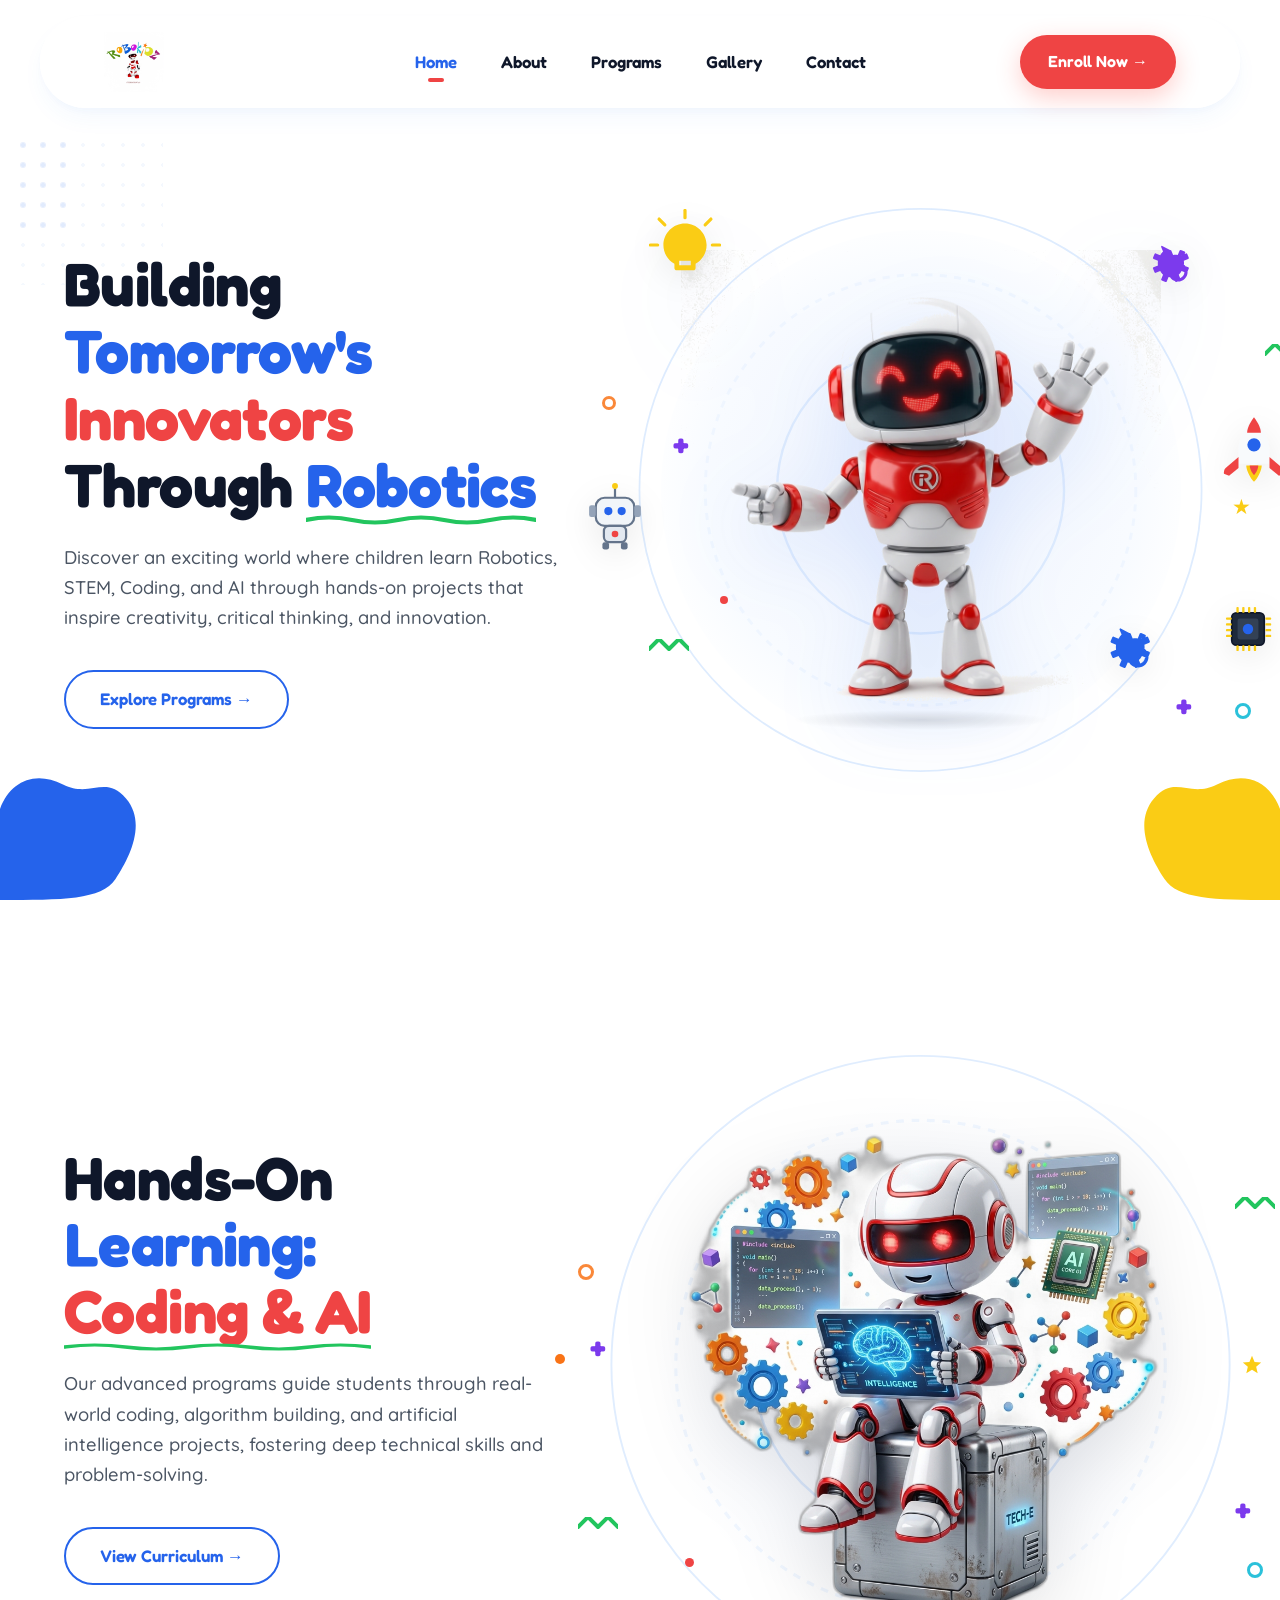
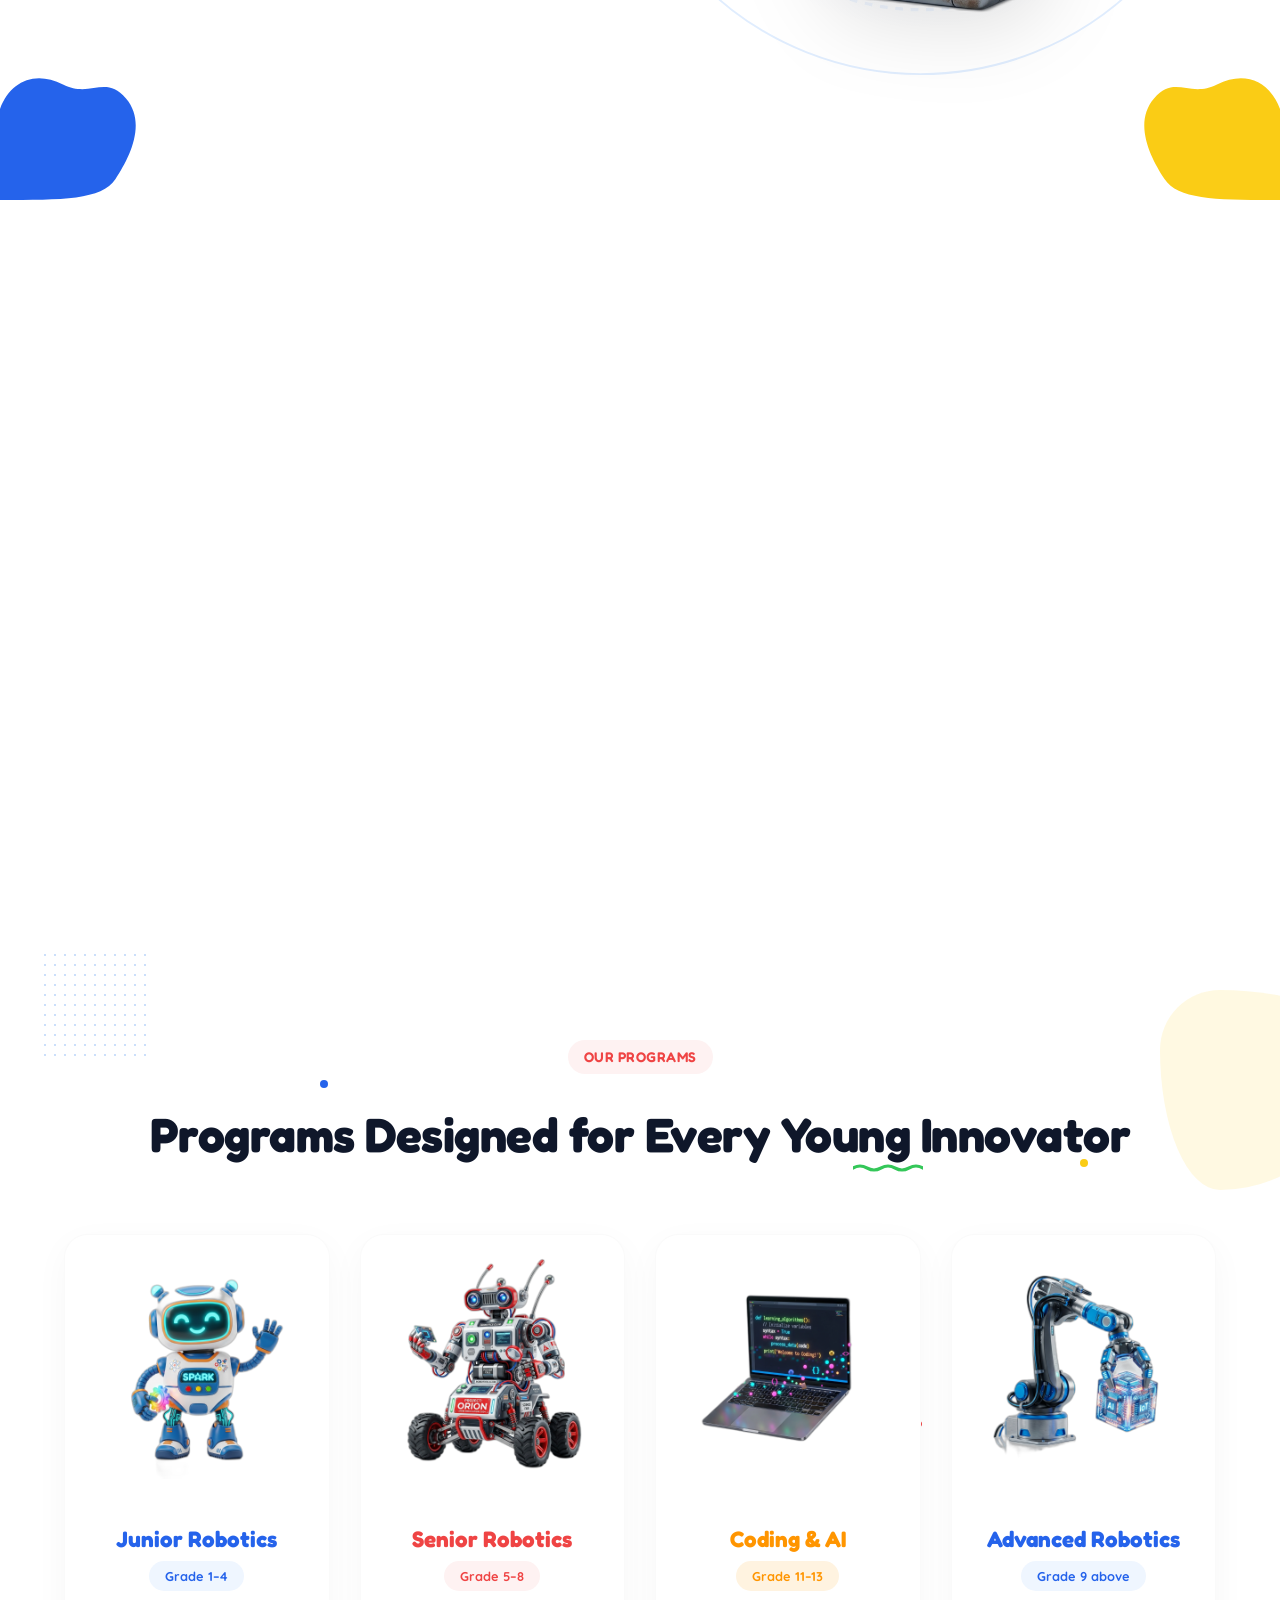
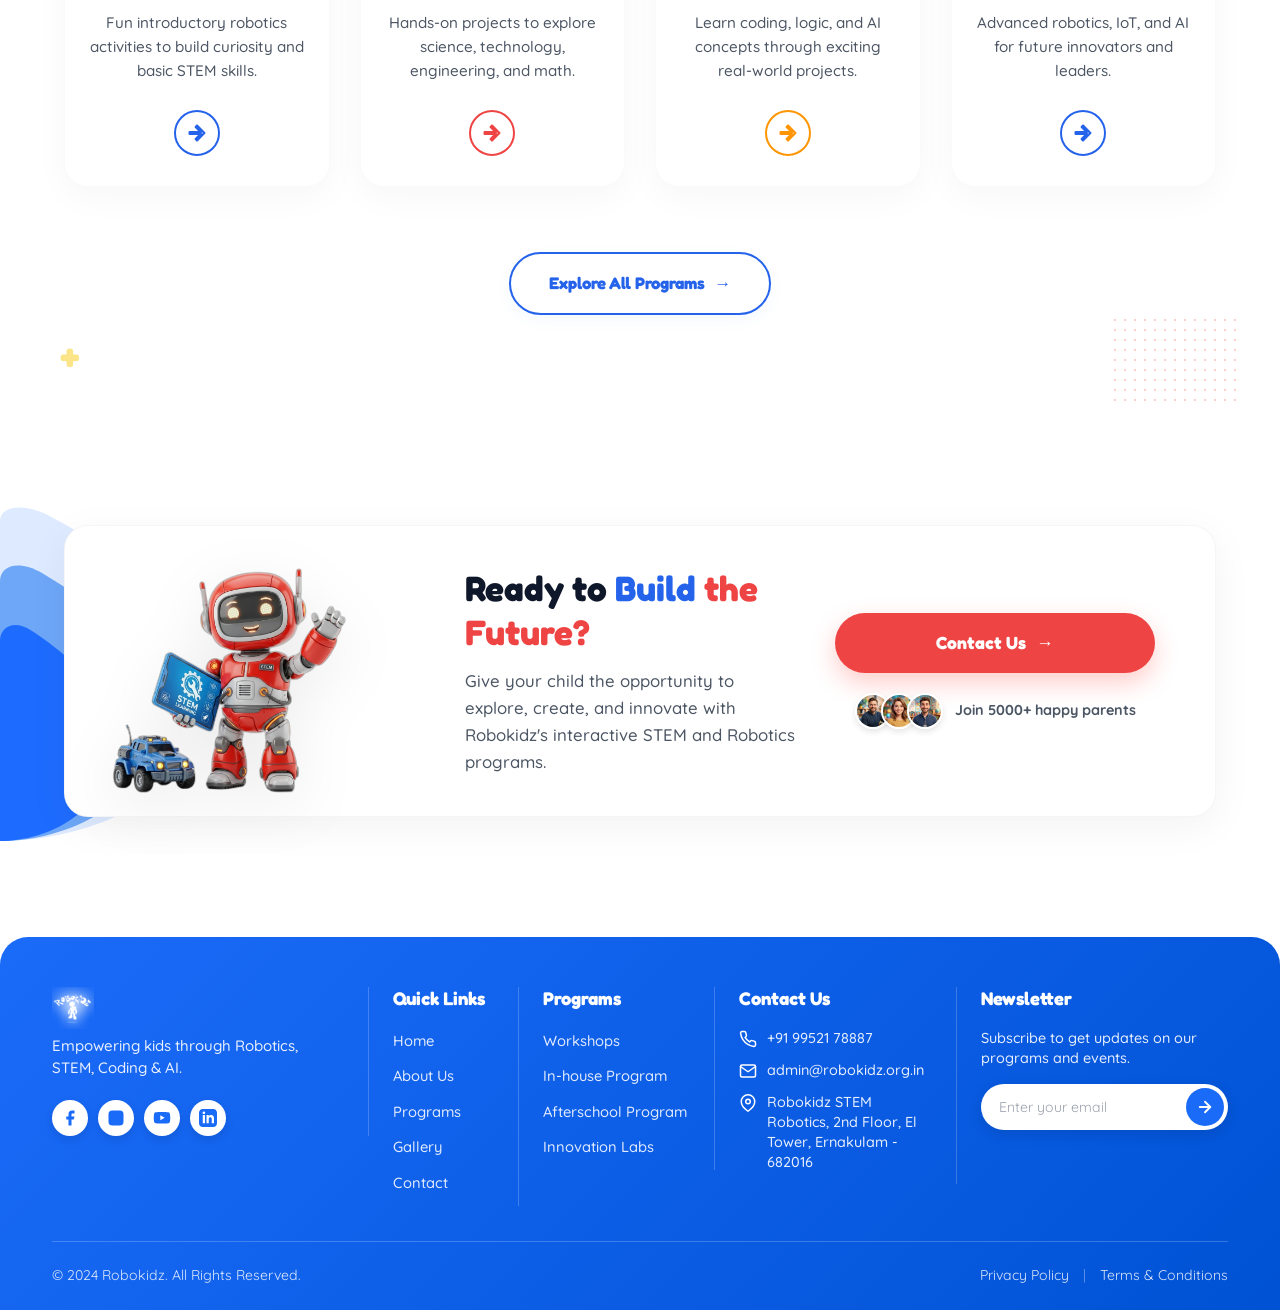
==== index.html @ d1d4863f "updt" ====
<!DOCTYPE html>
<html lang="en">
<head>
    <meta charset="UTF-8">
    <meta name="viewport" content="width=device-width, initial-scale=1.0">
    <title>RoboKidz | STEM & Robotics Education for Kids</title>
    <meta name="description" content="Empower children ages 6-16 with tomorrow's future-ready skills today. Join RoboKidz for premium, hands-on robotics, coding, AI, and electronics programs.">
    <link rel="icon" type="image/svg+xml" href="data:image/svg+xml,<svg xmlns='http://www.w3.org/2000/svg' viewBox='0 0 100 100'><rect width='100' height='100' rx='20' fill='%232F80ED'/><circle cx='50' cy='50' r='20' fill='white'/></svg>">
    <!-- Main Stylesheet -->
    <link rel="stylesheet" href="css/style.css?v=1.4">
    <link rel="stylesheet" href="css/mobile.css?v=1.0">
</head>
<body>

    <!-- Floating Background Elements -->
    <svg class="decoration-shape decoration-gear-blue" viewBox="0 0 100 100">
        <path d="M50 35c-8.3 0-15 6.7-15 15s6.7 15 15 15 15-6.7 15-15-6.7-15-15-15zm0 25c-5.5 0-10-4.5-10-10s4.5-10 10-10 10 4.5 10 10-4.5 10-10 10zm8.3-33l2.9-6.9c.3-.8-.1-1.7-.9-2l-5.8-2.4c-.8-.3-1.7.1-2 .9l-2.9 6.9c-2.4-.4-4.8-.4-7.2 0l-2.9-6.9c-.3-.8-1.2-1.2-2-.9L24.6 9c-.8.3-1.2 1.2-.9 2l2.9 6.9c-1.8 1.6-3.3 3.6-4.4 5.9l-6.9-2.9c-.8-.3-1.7.1-2 .9l-2.4 5.8c-.3.8.1 1.7.9 2l6.9 2.9c-.4 2.4-.4 4.8 0 7.2l-6.9 2.9c-.8.3-1.2 1.2-.9 2l2.4 5.8c.3.8 1.2 1.2 2 .9l6.9-2.9c1.1 2.3 2.6 4.3 4.4 5.9l-2.9 6.9c-.3.8.1 1.7.9 2l5.8 2.4c.8.3 1.7-.1 2-.9l2.9-6.9c2.4.4 4.8.4 7.2 0l2.9 6.9c.3.8 1.2 1.2 2 .9l5.8-2.4c.8-.3 1.2-1.2.9-2l-2.9-6.9c1.8-1.6 3.3-3.6 4.4-5.9l6.9 2.9c.8.3 1.7-.1 2-.9l2.4-5.8c.3-.8-.1-1.7-.9-2l-6.9-2.9c.4-2.4.4-4.8 0-7.2l6.9-2.9c.8-.3 1.2-1.2.9-2l-2.4-5.8c-.3-.8-1.2-1.2-2-.9l-6.9 2.9c-1.1-2.3-2.6-4.3-4.4-5.9z"/>
    </svg>
    <svg class="decoration-shape decoration-gear-yellow" viewBox="0 0 100 100">
        <path d="M50 35c-8.3 0-15 6.7-15 15s6.7 15 15 15 15-6.7 15-15-6.7-15-15-15zm0 25c-5.5 0-10-4.5-10-10s4.5-10 10-10 10 4.5 10 10-4.5 10-10 10zm8.3-33l2.9-6.9c.3-.8-.1-1.7-.9-2l-5.8-2.4c-.8-.3-1.7.1-2 .9l-2.9 6.9c-2.4-.4-4.8-.4-7.2 0l-2.9-6.9c-.3-.8-1.2-1.2-2-.9L24.6 9c-.8.3-1.2 1.2-.9 2l2.9 6.9c-1.8 1.6-3.3 3.6-4.4 5.9l-6.9-2.9c-.8-.3-1.7.1-2 .9l-2.4 5.8c-.3.8.1 1.7.9 2l6.9 2.9c-.4 2.4-.4 4.8 0 7.2l-6.9 2.9c-.8.3-1.2 1.2-.9 2l2.4 5.8c.3.8 1.2 1.2 2 .9l6.9-2.9c1.1 2.3 2.6 4.3 4.4 5.9l-2.9 6.9c-.3.8.1 1.7.9 2l5.8 2.4c.8.3 1.7-.1 2-.9l2.9-6.9c2.4.4 4.8.4 7.2 0l2.9 6.9c.3.8 1.2 1.2 2 .9l5.8-2.4c.8-.3 1.2-1.2.9-2l-2.9-6.9c1.8-1.6 3.3-3.6 4.4-5.9l6.9 2.9c.8.3 1.7-.1 2-.9l2.4-5.8c.3-.8-.1-1.7-.9-2l-6.9-2.9c.4-2.4.4-4.8 0-7.2l6.9-2.9c.8-.3 1.2-1.2.9-2l-2.4-5.8c-.3-.8-1.2-1.2-2-.9l-6.9 2.9c-1.1-2.3-2.6-4.3-4.4-5.9z"/>
    </svg>
    <svg class="decoration-shape decoration-star-red" viewBox="0 0 24 24">
        <path d="M12 2l3.09 6.26L22 9.27l-5 4.87 1.18 6.88L12 17.77l-6.18 3.25L7 14.14 2 9.27l6.91-1.01L12 2z"/>
    </svg>
    <div class="decoration-shape decoration-circle-blue"></div>
    <div class="decoration-shape decoration-dots" style="bottom: 5%; left: 3%;"></div>

    <!-- Sticky Header -->
    <header class="header">
        <div class="container">
            <a href="index.html" class="logo">
                <img src="assets/logo.avif" alt="RoboKidz Logo">
            </a>
            
            <button class="mobile-toggle" aria-label="Toggle Navigation">
                <span></span>
                <span></span>
                <span></span>
            </button>
            
            <ul class="nav-menu">
                <li><a href="index.html" class="nav-link active">Home</a></li>
                <li><a href="about.html" class="nav-link">About</a></li>
                <li><a href="programs.html" class="nav-link">Programs</a></li>
                <li><a href="gallery.html" class="nav-link">Gallery</a></li>
                <li><a href="contact.html" class="nav-link">Contact</a></li>
                <li class="nav-btn-mobile"><a href="contact.html" class="btn btn-red">Enroll Now &rarr;</a></li>
            </ul>
            
            <a href="contact.html" class="btn btn-red header-btn">Enroll Now &rarr;</a>
        </div>
    </header>

    <!-- Hero Section -->
    <section class="hero-section">
        <!-- Floating details blobs -->
        <div class="decoration-dots hero-dots-left">
            <svg width="60" height="120" viewBox="0 0 60 120">
                <circle cx="10" cy="10" r="3" fill="rgba(37, 99, 235, 0.2)"/>
                <circle cx="30" cy="10" r="3" fill="rgba(37, 99, 235, 0.2)"/>
                <circle cx="50" cy="10" r="3" fill="rgba(37, 99, 235, 0.2)"/>
                <circle cx="10" cy="30" r="3" fill="rgba(37, 99, 235, 0.2)"/>
                <circle cx="30" cy="30" r="3" fill="rgba(37, 99, 235, 0.2)"/>
                <circle cx="50" cy="30" r="3" fill="rgba(37, 99, 235, 0.2)"/>
                <circle cx="10" cy="50" r="3" fill="rgba(37, 99, 235, 0.2)"/>
                <circle cx="30" cy="50" r="3" fill="rgba(37, 99, 235, 0.2)"/>
                <circle cx="50" cy="50" r="3" fill="rgba(37, 99, 235, 0.2)"/>
                <circle cx="10" cy="70" r="3" fill="rgba(37, 99, 235, 0.2)"/>
                <circle cx="30" cy="70" r="3" fill="rgba(37, 99, 235, 0.2)"/>
                <circle cx="50" cy="70" r="3" fill="rgba(37, 99, 235, 0.2)"/>
                <circle cx="10" cy="90" r="3" fill="rgba(37, 99, 235, 0.2)"/>
                <circle cx="30" cy="90" r="3" fill="rgba(37, 99, 235, 0.2)"/>
                <circle cx="50" cy="90" r="3" fill="rgba(37, 99, 235, 0.2)"/>
            </svg>
        </div>
        <!-- Solid curved decorative organic blobs hugging bottom corners -->
        <div class="hero-corner-blob-left">
            <svg viewBox="0 0 200 200" xmlns="http://www.w3.org/2000/svg" style="width: 100%; height: 100%;">
                <path d="M 0,200 L 0,70 C 15,30 50,15 90,35 C 130,55 150,20 180,55 C 210,90 185,140 165,170 C 145,200 90,200 0,200 Z" fill="#2563EB"/>
            </svg>
        </div>
        <div class="hero-corner-blob-right">
            <svg viewBox="0 0 200 200" xmlns="http://www.w3.org/2000/svg" style="width: 100%; height: 100%;">
                <path d="M 200,200 L 200,70 C 185,30 150,15 110,35 C 70,55 50,20 20,55 C -10,90 15,140 35,170 C 55,200 110,200 200,200 Z" fill="#FACC15"/>
            </svg>
        </div>

        <div class="container hero-grid">
            <div class="hero-content reveal-on-load">
                <h1 class="hero-title-ref">
                    Building <br>
                    <span class="text-blue">Tomorrow's</span> <br>
                    <span class="text-red">Innovators</span> <br>
                    <span class="subtitle-ref">Through <span class="text-blue-wavy">Robotics</span></span>
                </h1>
                <p>Discover an exciting world where children learn Robotics, STEM, Coding, and AI through hands-on projects that inspire creativity, critical thinking, and innovation.</p>
                <div class="hero-buttons">
                    <a href="programs.html" class="btn btn-explore-ref">Explore Programs &rarr;</a>
                </div>
            </div>
            
            <div class="hero-illustration">
                <!-- Concentric circular outline background -->
                <svg class="hero-bg-rings" viewBox="0 0 500 500" style="position: absolute; width: 115%; height: 115%; z-index: 1; pointer-events: none; opacity: 0.9;">
                    <circle cx="250" cy="250" r="120" fill="none" stroke="#DBEAFE" stroke-width="2"/>
                    <circle cx="250" cy="250" r="180" fill="none" stroke="#EFF6FF" stroke-width="2.5" stroke-dasharray="6 6"/>
                    <circle cx="250" cy="250" r="235" fill="none" stroke="#DBEAFE" stroke-width="1.5"/>
                </svg>
                <div class="hero-illustration-bg-ref"></div>
                
                <!-- Mascot Robot waving and pointing -->
                <img class="floating-robot" src="assets/hero-robot-red-white.png" alt="3D Red and White Robot Mascot Waving and Pointing" style="width: 100%; max-width: 480px; z-index: 5; position: relative;">
                <div class="robot-floor-shadow"></div>
                
                <!-- Floating Elements SVGs -->
                <!-- 1. Yellow Lightbulb (top-left) -->
                <div class="floating-item float-bulb" style="top: -4%; left: 4%; z-index: 6;">
                    <svg viewBox="0 0 100 100" style="width: 72px; height: 72px;">
                        <circle cx="50" cy="50" r="18" fill="#FEF08A"/>
                        <path d="M50 20c-16.5 0-30 13.5-30 30 0 11.2 6.1 20.9 15.3 26.1V82c0 1.8 1.4 3.2 3.2 3.2h23c1.8 0 3.2-1.4 3.2-3.2v-5.9C73.9 70.9 80 61.2 80 50c0-16.5-13.5-30-30-30zm-8 58v-6h16v6H42z" fill="#FACC15"/>
                        <line x1="50" y1="12" x2="50" y2="2" stroke="#FACC15" stroke-width="4.5" stroke-linecap="round"/>
                        <line x1="22" y1="22" x2="14" y2="14" stroke="#FACC15" stroke-width="4.5" stroke-linecap="round"/>
                        <line x1="78" y1="22" x2="86" y2="14" stroke="#FACC15" stroke-width="4.5" stroke-linecap="round"/>
                        <line x1="12" y1="50" x2="2" y2="50" stroke="#FACC15" stroke-width="4.5" stroke-linecap="round"/>
                        <line x1="88" y1="50" x2="98" y2="50" stroke="#FACC15" stroke-width="4.5" stroke-linecap="round"/>
                    </svg>
                </div>

                <!-- 2. Small Helper Robot (mid-left) -->
                <div class="floating-item float-helper-robot" style="top: 48%; left: -8%; z-index: 6;">
                    <svg viewBox="0 0 100 100" style="width: 74px; height: 74px;">
                        <rect x="24" y="24" width="52" height="38" rx="12" fill="#F1F5F9" stroke="#64748B" stroke-width="3"/>
                        <circle cx="41" cy="42" r="5.5" fill="#2563EB"/>
                        <circle cx="59" cy="42" r="5.5" fill="#2563EB"/>
                        <rect x="35" y="62" width="30" height="22" rx="7" fill="#E2E8F0" stroke="#64748B" stroke-width="3"/>
                        <circle cx="50" cy="73" r="4.5" fill="#EF4444"/>
                        <line x1="50" y1="24" x2="50" y2="10" stroke="#64748B" stroke-width="3"/>
                        <circle cx="50" cy="8" r="4" fill="#FACC15"/>
                        <rect x="15" y="34" width="9" height="16" rx="3" fill="#94A3B8"/>
                        <rect x="76" y="34" width="9" height="16" rx="3" fill="#94A3B8"/>
                        <rect x="33" y="84" width="9" height="10" rx="3" fill="#64748B"/>
                        <rect x="58" y="84" width="9" height="10" rx="3" fill="#64748B"/>
                    </svg>
                </div>

                <!-- 3. Purple Gear (top-right) -->
                <div class="floating-item float-gear-purple" style="top: 2%; right: 2%; z-index: 6;">
                    <svg viewBox="0 0 100 100" style="width: 64px; height: 64px; fill: #7C3AED;">
                        <path d="M50 35c-8.3 0-15 6.7-15 15s6.7 15 15 15 15-6.7 15-15-6.7-15-15-15zm0 25c-5.5 0-10-4.5-10-10s4.5-10 10-10 10 4.5 10 10-4.5 10-10 10zm8.3-33l2.9-6.9c.3-.8-.1-1.7-.9-2l-5.8-2.4c-.8-.3-1.7.1-2 .9l-2.9 6.9c-2.4-.4-4.8-.4-7.2 0l-2.9-6.9c-.3-.8-1.2-1.2-2-.9L24.6 9c-.8.3-1.2 1.2-.9 2l2.9 6.9c-1.8 1.6-3.3 3.6-4.4 5.9l-6.9-2.9c-.8-.3-1.7.1-2 .9l-2.4 5.8c-.3.8.1 1.7.9 2l6.9 2.9c-.4 2.4-.4 4.8 0 7.2l-6.9 2.9c-.8.3-1.2 1.2-.9 2l2.4 5.8c.3.8 1.2 1.2 2 .9l6.9-2.9c1.1 2.3 2.6 4.3 4.4 5.9l-2.9 6.9c-.3.8.1 1.7.9 2l5.8 2.4c.8.3 1.7-.1 2-.9l2.9-6.9c2.4.4 4.8.4 7.2 0l2.9 6.9c.3.8 1.2 1.2 2 .9l5.8-2.4c.8-.3 1.2-1.2.9-2l-2.9-6.9c1.8-1.6 3.3-3.6 4.4-5.9l6.9 2.9c.8.3 1.7-.1 2-.9l2.4-5.8c.3-.8-.1-1.7-.9-2l-6.9-2.9c.4-2.4.4-4.8 0-7.2l6.9-2.9c.8-.3 1.2-1.2.9-2l-2.4-5.8c-.3-.8-1.2-1.2-2-.9l-6.9 2.9c-1.1-2.3-2.6-4.3-4.4-5.9z"/>
                    </svg>
                </div>

                <!-- 4. Rocket (mid-right) -->
                <div class="floating-item float-rocket" style="top: 34%; right: -13%; z-index: 6;">
                    <svg viewBox="0 0 100 100" style="width: 86px; height: 86px;">
                        <path d="M50 12c0 0 18 18 18 38v16H32V50c0-20 18-38 18-38zm0 54c4.4 0 8 3.6 8 8 0 4.4-3.6 8-8 8s-8-3.6-8-8c0-4.4 3.6-8 8-8z" fill="#F8FAFC"/>
                        <path d="M50 12c5.3 7 8 13.6 8 18H42c0-4.4 2.7-11 8-18z" fill="#EF4444"/>
                        <path d="M32 58l-15 13c-2 2-2 4.4-2 6.6l6 2.2 11-8.8V58z" fill="#EF4444"/>
                        <path d="M68 58l15 13c2 2 2 4.4 2 6.6l-6 2.2-11-8.8V58z" fill="#EF4444"/>
                        <circle cx="50" cy="44" r="9" fill="#2563EB" stroke="#F8FAFC" stroke-width="2.5"/>
                        <path d="M41 68c0 5 4.5 15 9 19 4.5-4 9-14 9-19H41z" fill="#FACC15"/>
                        <path d="M45 68c0 3 2.5 9 5 11 2.5-2 5-8 5-11H45z" fill="#EF4444"/>
                    </svg>
                </div>

                <!-- 5. Blue 3D Gear (bottom-right) -->
                <div class="floating-item float-gear-blue-ref" style="bottom: 12%; right: 8%; z-index: 6;">
                    <svg viewBox="0 0 100 100" style="width: 70px; height: 70px; fill: #2563EB;">
                        <path d="M50 35c-8.3 0-15 6.7-15 15s6.7 15 15 15 15-6.7 15-15-6.7-15-15-15zm0 25c-5.5 0-10-4.5-10-10s4.5-10 10-10 10 4.5 10 10-4.5 10-10 10zm8.3-33l2.9-6.9c.3-.8-.1-1.7-.9-2l-5.8-2.4c-.8-.3-1.7.1-2 .9l-2.9 6.9c-2.4-.4-4.8-.4-7.2 0l-2.9-6.9c-.3-.8-1.2-1.2-2-.9L24.6 9c-.8.3-1.2 1.2-.9 2l2.9 6.9c-1.8 1.6-3.3 3.6-4.4 5.9l-6.9-2.9c-.8-.3-1.7.1-2 .9l-2.4 5.8c-.3.8.1 1.7.9 2l6.9 2.9c-.4 2.4-.4 4.8 0 7.2l-6.9 2.9c-.8.3-1.2 1.2-.9 2l2.4 5.8c.3.8 1.2 1.2 2 .9l6.9-2.9c1.1 2.3 2.6 4.3 4.4 5.9l-2.9 6.9c-.3.8.1 1.7.9 2l5.8 2.4c.8.3 1.7-.1 2-.9l2.9-6.9c2.4.4 4.8.4 7.2 0l2.9 6.9c.3.8 1.2 1.2 2 .9l5.8-2.4c.8-.3 1.2-1.2.9-2l-2.9-6.9c1.8-1.6 3.3-3.6 4.4-5.9l6.9 2.9c.8.3 1.7-.1 2-.9l2.4-5.8c.3-.8-.1-1.7-.9-2l-6.9-2.9c.4-2.4.4-4.8 0-7.2l6.9-2.9c.8-.3 1.2-1.2.9-2l-2.4-5.8c-.3-.8-1.2-1.2-2-.9l-6.9 2.9c-1.1-2.3-2.6-4.3-4.4-5.9z"/>
                    </svg>
                </div>

                <!-- 6. Microchip (bottom-right-outer) -->
                <div class="floating-item float-microchip" style="bottom: 18%; right: -10%; z-index: 6;">
                    <svg viewBox="0 0 100 100" style="width: 58px; height: 58px;">
                        <rect x="22" y="22" width="56" height="56" rx="8" fill="#1E293B" stroke="#0F172A" stroke-width="3"/>
                        <rect x="32" y="32" width="36" height="36" rx="4" fill="#334155"/>
                        <circle cx="50" cy="50" r="9" fill="#2563EB"/>
                        <rect x="12" y="30" width="10" height="4" rx="1.5" fill="#FACC15"/>
                        <rect x="12" y="40" width="10" height="4" rx="1.5" fill="#FACC15"/>
                        <rect x="12" y="50" width="10" height="4" rx="1.5" fill="#FACC15"/>
                        <rect x="12" y="60" width="10" height="4" rx="1.5" fill="#FACC15"/>
                        <rect x="80" y="30" width="10" height="4" rx="1.5" fill="#FACC15"/>
                        <rect x="80" y="40" width="10" height="4" rx="1.5" fill="#FACC15"/>
                        <rect x="80" y="50" width="10" height="4" rx="1.5" fill="#FACC15"/>
                        <rect x="80" y="60" width="10" height="4" rx="1.5" fill="#FACC15"/>
                        <rect x="30" y="12" width="4" height="10" rx="1.5" fill="#FACC15"/>
                        <rect x="40" y="12" width="4" height="10" rx="1.5" fill="#FACC15"/>
                        <rect x="50" y="12" width="4" height="10" rx="1.5" fill="#FACC15"/>
                        <rect x="60" y="12" width="4" height="10" rx="1.5" fill="#FACC15"/>
                        <rect x="30" y="78" width="4" height="10" rx="1.5" fill="#FACC15"/>
                        <rect x="40" y="78" width="4" height="10" rx="1.5" fill="#FACC15"/>
                        <rect x="50" y="78" width="4" height="10" rx="1.5" fill="#FACC15"/>
                        <rect x="60" y="78" width="4" height="10" rx="1.5" fill="#FACC15"/>
                    </svg>
                </div>

                <!-- Plus signs, circles and zig-zags -->
                <div class="floating-plus purple-plus-1" style="top: 36%; left: 8%; font-size: 2rem; color: #7C3AED; font-family: var(--font-heading); position: absolute; font-weight: bold; pointer-events: none; z-index: 6;">+</div>
                <div class="floating-plus purple-plus-2" style="bottom: 4%; right: 4%; font-size: 2rem; color: #7C3AED; font-family: var(--font-heading); position: absolute; font-weight: bold; pointer-events: none; z-index: 6;">+</div>
                
                <div class="floating-zigzag zigzag-1" style="top: 22%; right: -15%; position: absolute; pointer-events: none; z-index: 6;">
                    <svg width="40" height="20" viewBox="0 0 40 20">
                        <path d="M0,10 L10,0 L20,10 L30,0 L40,10" fill="none" stroke="#22C55E" stroke-width="4" stroke-linecap="round" stroke-linejoin="round"/>
                    </svg>
                </div>
                <div class="floating-zigzag zigzag-2" style="bottom: 16%; left: 4%; position: absolute; pointer-events: none; z-index: 6;">
                    <svg width="40" height="20" viewBox="0 0 40 20">
                        <path d="M0,10 L10,0 L20,10 L30,0 L40,10" fill="none" stroke="#22C55E" stroke-width="4" stroke-linecap="round" stroke-linejoin="round"/>
                    </svg>
                </div>

                <!-- Accent Shapes -->
                <div style="position: absolute; top: 32%; left: -4%; width: 14px; height: 14px; border: 3px solid #F97316; border-radius: 50%; opacity: 0.85; z-index: 6; pointer-events: none;"></div>
                <div style="position: absolute; top: 50%; right: -6%; font-size: 1.3rem; color: #FACC15; position: absolute; z-index: 6; pointer-events: none;">★</div>
                <div style="position: absolute; bottom: 6%; right: -6%; width: 16px; height: 16px; border: 3px solid #06B6D4; border-radius: 50%; opacity: 0.85; z-index: 6; pointer-events: none;"></div>
                <div style="position: absolute; bottom: 28%; left: 16%; width: 8px; height: 8px; background: #EF4444; border-radius: 50%; z-index: 6; pointer-events: none;"></div>
            </div>
        </div>
    </section>
    <!-- Hands-On Learning Section -->
    <section class="coding-ai-section">
        <!-- Solid curved decorative organic blobs hugging bottom corners -->
        <div class="hero-corner-blob-left">
            <svg viewBox="0 0 200 200" xmlns="http://www.w3.org/2000/svg" style="width: 100%; height: 100%;">
                <path d="M 0,200 L 0,70 C 15,30 50,15 90,35 C 130,55 150,20 180,55 C 210,90 185,140 165,170 C 145,200 90,200 0,200 Z" fill="#2563EB"/>
            </svg>
        </div>
        <div class="hero-corner-blob-right">
            <svg viewBox="0 0 200 200" xmlns="http://www.w3.org/2000/svg" style="width: 100%; height: 100%;">
                <path d="M 200,200 L 200,70 C 185,30 150,15 110,35 C 70,55 50,20 20,55 C -10,90 15,140 35,170 C 55,200 110,200 200,200 Z" fill="#FACC15"/>
            </svg>
        </div>

        <div class="container coding-ai-grid scroll-reveal">
            <div class="coding-ai-content">
                <h2 class="hero-title-ref">
                    Hands-On <br>
                    <span class="text-blue">Learning:</span> <br>
                    <span class="subtitle-ref"><span class="text-red-wavy">Coding & AI</span></span>
                </h2>
                <p>Our advanced programs guide students through real-world coding, algorithm building, and artificial intelligence projects, fostering deep technical skills and problem-solving.</p>
                <div class="coding-ai-buttons">
                    <a href="programs.html" class="btn btn-explore-ref">View Curriculum &rarr;</a>
                </div>
            </div>
            
            <div class="coding-ai-media">
                <!-- Circular bg rings & glow -->
                <svg class="coding-ai-bg-rings" viewBox="0 0 500 500" style="position: absolute; width: 115%; height: 115%; z-index: 1; pointer-events: none; opacity: 0.85;">
                    <circle cx="250" cy="250" r="130" fill="none" stroke="#DBEAFE" stroke-width="2"/>
                    <circle cx="250" cy="250" r="190" fill="none" stroke="#EFF6FF" stroke-width="2.5" stroke-dasharray="6 6"/>
                    <circle cx="250" cy="250" r="240" fill="none" stroke="#DBEAFE" stroke-width="1.5"/>
                </svg>
                <div class="coding-ai-bg-glow"></div>
                
                <!-- Mascot Robot on Gray Metallic Cube with Tablet & Composition -->
                <img class="coding-ai-image" src="assets/coding-ai-robot.png" alt="3D Mascot Robot Sitting on Gray Cube Holding Tablet with AI Brain" style="width: 100%; max-width: 560px; position: relative; z-index: 5;">
                
                <!-- Surrounding Accent Decorative Elements matching Reference Image 2 -->
                <!-- Purple Plus Sign (left) -->
                <div style="position: absolute; top: 42%; left: -6%; font-size: 2rem; color: #7C3AED; font-weight: bold; font-family: var(--font-heading); z-index: 6; pointer-events: none;">+</div>
                <!-- Purple Plus Sign (right) -->
                <div style="position: absolute; bottom: 20%; right: -6%; font-size: 2rem; color: #7C3AED; font-weight: bold; font-family: var(--font-heading); z-index: 6; pointer-events: none;">+</div>
                
                <!-- Green Zig-zag (top-right) -->
                <div style="position: absolute; top: 20%; right: -10%; z-index: 6; pointer-events: none;">
                    <svg width="40" height="20" viewBox="0 0 40 20">
                        <path d="M0,10 L10,0 L20,10 L30,0 L40,10" fill="none" stroke="#22C55E" stroke-width="4" stroke-linecap="round" stroke-linejoin="round"/>
                    </svg>
                </div>
                <!-- Green Zig-zag (bottom-left) -->
                <div style="position: absolute; bottom: 18%; left: -8%; z-index: 6; pointer-events: none;">
                    <svg width="40" height="20" viewBox="0 0 40 20">
                        <path d="M0,10 L10,0 L20,10 L30,0 L40,10" fill="none" stroke="#22C55E" stroke-width="4" stroke-linecap="round" stroke-linejoin="round"/>
                    </svg>
                </div>

                <!-- Yellow Star (mid-right) -->
                <div style="position: absolute; top: 48%; right: -8%; z-index: 6; color: #FACC15; pointer-events: none;">
                    <svg width="22" height="22" viewBox="0 0 24 24" fill="currentColor">
                        <path d="M12 17.27L18.18 21l-1.64-7.03L22 9.24l-7.19-.61L12 2 9.19 8.63 2 9.24l5.46 4.73L5.82 21z"/>
                    </svg>
                </div>
                <!-- Orange Circle Outline (mid-left) -->
                <div style="position: absolute; top: 32%; left: -8%; width: 16px; height: 16px; border: 3px solid #F97316; border-radius: 50%; opacity: 0.85; z-index: 6; pointer-events: none;"></div>
                <!-- Orange Dot (left) -->
                <div style="position: absolute; top: 48%; left: -12%; width: 10px; height: 10px; background: #F97316; border-radius: 50%; z-index: 6; pointer-events: none;"></div>
                <!-- Red Dot (bottom-left) -->
                <div style="position: absolute; bottom: 14%; left: 10%; width: 9px; height: 9px; background: #EF4444; border-radius: 50%; z-index: 6; pointer-events: none;"></div>
                <!-- Cyan Ring (bottom-right) -->
                <div style="position: absolute; bottom: 12%; right: -8%; width: 16px; height: 16px; border: 3px solid #06B6D4; border-radius: 50%; opacity: 0.85; z-index: 6; pointer-events: none;"></div>
            </div>
        </div>
    </section>

    <!-- Mission Section (Version 2) -->
    <section class="mission-section-v2 section-padding">
        <div class="container mission-grid-v2 scroll-reveal">
            <div class="mission-media-v2">
                <!-- Blue Organic Blob Shape -->
                <div class="mission-blob-v2 blob-blue"></div>
                <!-- Orange Organic Blob Shape -->
                <div class="mission-blob-v2 blob-orange"></div>
                <!-- Mascot Image -->
                <img class="mission-image-v2" src="assets/robot-children.png" alt="Children collaborating with ROBOKIDZ Robot Mascot">
            </div>
            
            <div class="mission-content-v2">
                <h2>Our Mission</h2>
                <p>At Robokidz, our mission is to inspire and empower the next generation of innovators and problem-solvers. We believe that every student has the potential to make a difference in the world, and we are here to help them achieve their dreams. Our program is designed to provide hands-on experience in STEM and robotics, giving students the opportunity to apply what they learn in real-world scenarios.</p>
                <a href="about.html" class="btn btn-yellow-round">Learn More <span class="btn-arrow">&rarr;</span></a>
            </div>
        </div>
    </section>

    <!-- Programs Section (Version 2) -->
    <section class="programs-section-v2 section-padding" id="programs">
        <!-- Decorative background elements -->
        <div class="decor dotted-top-left"></div>
        <div class="decor blob-top-right"></div>
        <div class="decor plus-bottom-left">+</div>
        <div class="decor dotted-bottom-right"></div>
        
        <!-- Floating colorful dots -->
        <div class="floating-dot dot-1"></div>
        <div class="floating-dot dot-2"></div>
        <div class="floating-dot dot-3"></div>
        <div class="floating-dot dot-4"></div>
        
        <div class="container">
            <div class="section-header-v2 scroll-reveal">
                <span class="section-tag red">OUR PROGRAMS</span>
                <h2>Programs Designed for <span class="text-green-wavy">Every Young Innovator</span></h2>
            </div>
            
            <div class="programs-grid-v2 scroll-reveal">
                <!-- Card 1: Junior Robotics -->
                <div class="program-card-v2">
                    <div class="card-image-wrapper">
                        <img src="assets/program-junior.png" alt="Junior Robotics illustration">
                    </div>
                    <div class="card-body-v2">
                        <h3 class="blue">Junior Robotics</h3>
                        <span class="badge blue">Grade 1–4</span>
                        <p>Fun introductory robotics activities to build curiosity and basic STEM skills.</p>
                        <div class="card-arrow-btn blue">
                            <svg viewBox="0 0 24 24"><path d="M12 4l-1.41 1.41L16.17 11H4v2h12.17l-5.58 5.59L12 20l8-8z"/></svg>
                        </div>
                    </div>
                </div>

                <!-- Card 2: Senior Robotics -->
                <div class="program-card-v2">
                    <div class="card-image-wrapper">
                        <img src="assets/program-senior.png" alt="Senior Robotics illustration">
                    </div>
                    <div class="card-body-v2">
                        <h3 class="red">Senior Robotics</h3>
                        <span class="badge red">Grade 5–8</span>
                        <p>Hands-on projects to explore science, technology, engineering, and math.</p>
                        <div class="card-arrow-btn red">
                            <svg viewBox="0 0 24 24"><path d="M12 4l-1.41 1.41L16.17 11H4v2h12.17l-5.58 5.59L12 20l8-8z"/></svg>
                        </div>
                    </div>
                </div>

                <!-- Card 3: Coding & AI -->
                <div class="program-card-v2">
                    <div class="card-image-wrapper">
                        <img src="assets/program-coding.png" alt="Laptop with coding screen">
                    </div>
                    <div class="card-body-v2">
                        <h3 class="orange">Coding & AI</h3>
                        <span class="badge orange">Grade 11–13</span>
                        <p>Learn coding, logic, and AI concepts through exciting real-world projects.</p>
                        <div class="card-arrow-btn orange">
                            <svg viewBox="0 0 24 24"><path d="M12 4l-1.41 1.41L16.17 11H4v2h12.17l-5.58 5.59L12 20l8-8z"/></svg>
                        </div>
                    </div>
                </div>

                <!-- Card 4: Advanced Robotics -->
                <div class="program-card-v2">
                    <div class="card-image-wrapper">
                        <img src="assets/program-advanced.png" alt="Robotic arm illustration">
                    </div>
                    <div class="card-body-v2">
                        <h3 class="blue">Advanced Robotics</h3>
                        <span class="badge blue">Grade 9 above</span>
                        <p>Advanced robotics, IoT, and AI for future innovators and leaders.</p>
                        <div class="card-arrow-btn blue">
                            <svg viewBox="0 0 24 24"><path d="M12 4l-1.41 1.41L16.17 11H4v2h12.17l-5.58 5.59L12 20l8-8z"/></svg>
                        </div>
                    </div>
                </div>
            </div>
            
            <div class="programs-cta-v2 scroll-reveal">
                <a href="programs.html" class="btn btn-explore-all">Explore All Programs <span class="cta-arrow">&rarr;</span></a>
            </div>
        </div>
    </section>
    <!-- CTA Section (Version 2) -->
    <section class="cta-section-v2 section-padding">
        <!-- Organic 3-Layered Blue Blobs Decoration (Bottom-Left) -->
        <div class="cta-bottom-left-curve">
            <svg viewBox="0 0 220 340" xmlns="http://www.w3.org/2000/svg" style="width: 100%; height: 100%;">
                <!-- Outermost Layer: Very light blue organic blob -->
                <path d="M 0,340 L 0,20 C 0,5 25,0 55,18 C 110,48 220,110 210,210 C 200,290 95,340 0,340 Z" fill="#DDEAFF"/>
                <!-- Middle Layer: Medium blue organic blob -->
                <path d="M 0,340 L 0,80 C 0,65 18,58 42,72 C 85,98 165,150 155,235 C 146,300 70,340 0,340 Z" fill="#6EA7F8"/>
                <!-- Innermost Layer: Vivid royal blue organic blob -->
                <path d="M 0,340 L 0,140 C 0,125 15,118 32,130 C 65,152 118,190 110,258 C 103,310 50,340 0,340 Z" fill="#1E6CFF"/>
            </svg>
        </div>

        <div class="container">
            <div class="cta-banner-v2 scroll-reveal">
                <div class="cta-illustrations-v2">
                    <img class="cta-robot-v2" src="assets/banner-robot.png" alt="Robot mascot holding tablet">
                </div>
                <div class="cta-text-v2">
                    <h2>Ready to <span class="text-blue">Build</span> <span class="text-red">the Future?</span></h2>
                    <p>Give your child the opportunity to explore, create, and innovate with Robokidz's interactive STEM and Robotics programs.</p>
                </div>
                <div class="cta-actions-v2">
                    <a href="contact.html" class="btn btn-contact-v2">Contact Us <span class="arrow">&rarr;</span></a>
                    <div class="parent-pile-v2">
                        <div class="pile-avatars">
                            <img src="assets/parent-1.png" alt="Avatar 1">
                            <img src="assets/parent-2.png" alt="Avatar 2">
                            <img src="assets/parent-3.png" alt="Avatar 3">
                        </div>
                        <span>Join 5000+ happy parents</span>
                    </div>
                </div>
            </div>
        </div>
    </section>

    <!-- Footer -->
    <footer class="footer">
        <div class="container">
            <div class="footer-grid">
                <!-- Column 1: Logo & About -->
                <div class="footer-col">
                    <a href="index.html" class="footer-logo">
                        <img src="assets/logo.avif" alt="RoboKidz Logo">
                    </a>
                    <p class="footer-desc">Empowering kids through Robotics, STEM, Coding & AI.</p>
                    <div class="social-links-circular">
                        <a href="#" class="social-icon-circle fb" aria-label="Facebook">
                            <svg viewBox="0 0 24 24"><path fill="currentColor" d="M18 2h-3a5 5 0 0 0-5 5v3H7v4h3v8h4v-8h3l1-4h-4V7a1 1 0 0 1 1-1h3z"/></svg>
                        </a>
                        <a href="#" class="social-icon-circle ig" aria-label="Instagram">
                            <svg viewBox="0 0 24 24"><rect x="2" y="2" width="20" height="20" rx="5" ry="5"/><path d="M16 11.37A4 4 0 1 1 12.63 8 4 4 0 0 1 16 11.37z"/><line x1="17.5" y1="6.5" x2="17.51" y2="6.5"/></svg>
                        </a>
                        <a href="#" class="social-icon-circle yt" aria-label="YouTube">
                            <svg viewBox="0 0 24 24"><path fill="currentColor" d="M22.54 6.42a2.78 2.78 0 0 0-1.94-2C18.88 4 12 4 12 4s-6.88 0-8.6.46a2.78 2.78 0 0 0-1.94 2A29 29 0 0 0 1 11.75a29 29 0 0 0 .46 5.33A2.78 2.78 0 0 0 3.4 19c1.72.46 8.6.46 8.6.46s6.88 0 8.6-.46a2.78 2.78 0 0 0 1.94-2 29 29 0 0 0 .46-5.25 29 29 0 0 0-.46-5.33z"/><polygon points="9.75 15.02 15.5 11.75 9.75 8.48 9.75 15.02" fill="#FFFFFF"/></svg>
                        </a>
                        <a href="#" class="social-icon-circle li" aria-label="LinkedIn">
                            <svg viewBox="0 0 24 24"><path fill="currentColor" d="M19 0h-14c-2.761 0-5 2.239-5 5v14c0 2.761 2.239 5 5 5h14c2.762 0 5-2.239 5-5v-14c0-2.761-2.238-5-5-5zm-11 19h-3v-11h3v11zm-1.5-12.268c-.966 0-1.75-.779-1.75-1.75s.784-1.75 1.75-1.75 1.75.779 1.75 1.75-.784 1.75-1.75 1.75zm13.5 12.268h-3v-5.604c0-3.368-4-3.113-4 0v5.604h-3v-11h3v1.765c1.396-2.586 7-2.777 7 2.476v6.759z"/></svg>
                        </a>
                    </div>
                </div>

                <!-- Column 2: Quick Links -->
                <div class="footer-col">
                    <h4>Quick Links</h4>
                    <ul class="footer-links-list">
                        <li><a href="index.html">Home</a></li>
                        <li><a href="about.html">About Us</a></li>
                        <li><a href="programs.html">Programs</a></li>
                        <li><a href="gallery.html">Gallery</a></li>
                        <li><a href="contact.html">Contact</a></li>
                    </ul>
                </div>

                <!-- Column 3: Programs -->
                <div class="footer-col">
                    <h4>Programs</h4>
                    <ul class="footer-links-list">
                        <li><a href="programs.html#workshops">Workshops</a></li>
                        <li><a href="programs.html#in-house">In-house Program</a></li>
                        <li><a href="programs.html#afterschool-program">Afterschool Program</a></li>
                        <li><a href="programs.html#innovation-labs">Innovation Labs</a></li>
                    </ul>
                </div>

                <!-- Column 4: Contact Us -->
                <div class="footer-col">
                    <h4>Contact Us</h4>
                    <ul class="contact-info-list">
                        <li>
                            <span class="contact-icon">
                                <svg viewBox="0 0 24 24" fill="none" stroke="currentColor" stroke-width="2" stroke-linecap="round" stroke-linejoin="round"><path d="M22 16.92v3a2 2 0 0 1-2.18 2 19.79 19.79 0 0 1-8.63-3.07 19.5 19.5 0 0 1-6-6 19.79 19.79 0 0 1-3.07-8.67A2 2 0 0 1 4.11 2h3a2 2 0 0 1 2 1.72 12.84 12.84 0 0 0 .7 2.81 2 2 0 0 1-.45 2.11L8.09 9.91a16 16 0 0 0 6 6l1.27-1.27a2 2 0 0 1 2.11-.45 12.84 12.84 0 0 0 2.81.7A2 2 0 0 1 22 16.92z"/></svg>
                            </span>
                            <span class="contact-text">+91 99521 78887</span>
                        </li>
                        <li>
                            <span class="contact-icon">
                                <svg viewBox="0 0 24 24" fill="none" stroke="currentColor" stroke-width="2" stroke-linecap="round" stroke-linejoin="round"><path d="M4 4h16c1.1 0 2 .9 2 2v12c0 1.1-.9 2-2 2H4c-1.1 0-2-.9-2-2V6c0-1.1.9-2 2-2z"/><polyline points="22,6 12,13 2,6"/></svg>
                            </span>
                            <span class="contact-text"><a href="mailto:admin@robokidz.org.in">admin@robokidz.org.in</a></span>
                        </li>
                        <li>
                            <span class="contact-icon">
                                <svg viewBox="0 0 24 24" fill="none" stroke="currentColor" stroke-width="2" stroke-linecap="round" stroke-linejoin="round"><path d="M21 10c0 7-9 13-9 13s-9-6-9-13a9 9 0 0 1 18 0z"/><circle cx="12" cy="10" r="3"/></svg>
                            </span>
                            <span class="contact-text">Robokidz STEM Robotics, 2nd Floor, El Tower, Ernakulam - 682016</span>
                        </li>
                    </ul>
                </div>

                <!-- Column 5: Newsletter -->
                <div class="footer-col">
                    <h4>Newsletter</h4>
                    <p class="newsletter-desc">Subscribe to get updates on our programs and events.</p>
                    <form class="newsletter-pill-form" onsubmit="event.preventDefault();">
                        <div class="newsletter-input-wrapper">
                            <input type="email" placeholder="Enter your email" required>
                            <button type="submit" class="newsletter-submit-btn" aria-label="Subscribe">
                                <svg viewBox="0 0 24 24" fill="none" stroke="currentColor" stroke-width="2.5" stroke-linecap="round" stroke-linejoin="round"><line x1="5" y1="12" x2="19" y2="12"/><polyline points="12 5 19 12 12 19"/></svg>
                            </button>
                        </div>
                    </form>
                </div>
            </div>

            <!-- Footer Bottom -->
            <div class="footer-bottom">
                <p>&copy; 2024 Robokidz. All Rights Reserved.</p>
                <ul class="footer-bottom-links">
                    <li><a href="#">Privacy Policy</a></li>
                    <li><span class="footer-divider">|</span></li>
                    <li><a href="#">Terms & Conditions</a></li>
                </ul>
            </div>
        </div>
    </footer>

    <!-- Main JavaScript Application -->
    <script src="js/main.js"></script>
</body>
</html>
---- css/style.css ----
@import url('https://fonts.googleapis.com/css2?family=Fredoka:wght@400;500;600;700&family=Quicksand:wght@400;500;600;700&display=swap');

:root {
    /* Color Palette */
    --primary-blue: #2563EB;
    --primary-blue-light: #EFF6FF;
    --primary-blue-hover: #1D4ED8;
    --primary-red: #EF4444;
    --primary-red-light: #FEF2F2;
    --primary-red-hover: #DC2626;
    --accent-yellow: #FACC15;
    --accent-yellow-light: #FEF9C3;
    --accent-yellow-hover: #EAB308;
    --accent-green: #22C55E;
    --accent-green-light: #F0FDF4;
    --accent-purple: #7C3AED;
    --accent-purple-light: #F5F3FF;
    
    --bg-primary: #FFFFFF;
    --bg-secondary: #F8FAFC;
    --card-bg: #FFFFFF;
    
    --text-main: #0F172A;
    --text-muted: #4B5563;
    --text-light: #94A3B8;
    
    /* Typography */
    --font-heading: 'Fredoka', sans-serif;
    --font-body: 'Quicksand', sans-serif;
    
    /* Spacing & Borders */
    --border-radius-xs: 8px;
    --border-radius-sm: 12px;
    --border-radius-md: 16px;
    --border-radius-lg: 24px;
    --border-radius-xl: 32px;
    --border-radius-round: 9999px;
    
    /* Shadows */
    --shadow-sm: 0 4px 6px -1px rgba(47, 128, 237, 0.03), 0 2px 4px -1px rgba(47, 128, 237, 0.02);
    --shadow-md: 0 12px 24px -4px rgba(47, 128, 237, 0.06), 0 4px 12px -2px rgba(47, 128, 237, 0.04);
    --shadow-lg: 0 24px 48px -8px rgba(47, 128, 237, 0.08), 0 8px 24px -4px rgba(47, 128, 237, 0.05);
    --shadow-xl: 0 32px 64px -12px rgba(47, 128, 237, 0.12), 0 16px 32px -6px rgba(47, 128, 237, 0.06);
    --shadow-hover: 0 32px 50px -10px rgba(47, 128, 237, 0.18);
    
    /* Transitions */
    --transition-fast: all 0.2s ease;
    --transition-smooth: all 0.4s cubic-bezier(0.16, 1, 0.3, 1);
    --transition-bounce: all 0.5s cubic-bezier(0.175, 0.885, 0.32, 1.275);
}

/* Global Reset & Base */
*, *::before, *::after {
    box-sizing: border-box;
    margin: 0;
    padding: 0;
}

html {
    scroll-behavior: smooth;
    overflow-x: hidden;
}

body {
    font-family: var(--font-body);
    font-size: 16px;
    line-height: 1.6;
    color: var(--text-main);
    background-color: var(--bg-primary);
    overflow-x: hidden;
    position: relative;
    -webkit-font-smoothing: antialiased;
}

img {
    max-width: 100%;
    height: auto;
    display: block;
}

a {
    color: inherit;
    text-decoration: none;
    transition: var(--transition-fast);
}

/* Typography Utilities */
h1, h2, h3, h4, h5, h6 {
    font-family: var(--font-heading);
    font-weight: 700;
    line-height: 1.25;
    color: var(--text-main);
}

.text-gradient-blue {
    background: linear-gradient(135deg, var(--primary-blue), #56CCF2);
    -webkit-background-clip: text;
    -webkit-text-fill-color: transparent;
}

.text-gradient-red {
    background: linear-gradient(135deg, var(--primary-red), #FF857A);
    -webkit-background-clip: text;
    -webkit-text-fill-color: transparent;
}

.text-gradient-yellow {
    background: linear-gradient(135deg, var(--accent-yellow), #FFD066);
    -webkit-background-clip: text;
    -webkit-text-fill-color: transparent;
}

/* Page Transition / Initial Load Effect */
.page-loaded .reveal-on-load {
    opacity: 1;
    transform: translateY(0);
}

.reveal-on-load {
    opacity: 0;
    transform: translateY(20px);
    transition: opacity 0.8s cubic-bezier(0.16, 1, 0.3, 1), transform 0.8s cubic-bezier(0.16, 1, 0.3, 1);
}

/* Layout Elements */
.container {
    width: 100%;
    max-width: 1200px;
    margin: 0 auto;
    padding: 0 24px;
}

.section-padding {
    padding: 100px 0;
}

@media (max-width: 768px) {
    .section-padding {
        padding: 60px 0;
    }
}

.section-header {
    text-align: center;
    max-width: 650px;
    margin: 0 auto 60px auto;
}

.section-header h2 {
    font-size: 2.5rem;
    margin-bottom: 16px;
    color: var(--text-main);
}

.section-header p {
    font-size: 1.15rem;
    color: var(--text-muted);
    font-weight: 500;
}

.section-tag {
    display: inline-block;
    padding: 6px 16px;
    border-radius: var(--border-radius-round);
    font-family: var(--font-heading);
    font-weight: 600;
    font-size: 0.875rem;
    text-transform: uppercase;
    letter-spacing: 0.5px;
    margin-bottom: 16px;
}

.section-tag.blue { background-color: var(--primary-blue-light); color: var(--primary-blue); }
.section-tag.red { background-color: var(--primary-red-light); color: var(--primary-red); }
.section-tag.yellow { background-color: var(--accent-yellow-light); color: var(--accent-yellow); }

/* Buttons */
.btn {
    display: inline-flex;
    align-items: center;
    justify-content: center;
    gap: 8px;
    font-family: var(--font-heading);
    font-weight: 600;
    font-size: 1rem;
    padding: 14px 28px;
    border-radius: var(--border-radius-round);
    cursor: pointer;
    transition: var(--transition-bounce);
    border: none;
    outline: none;
}

.btn-primary {
    background-color: var(--primary-blue);
    color: #FFFFFF;
    box-shadow: 0 8px 24px rgba(47, 128, 237, 0.25);
}

.btn-primary:hover {
    background-color: var(--primary-blue-hover);
    transform: translateY(-3px) scale(1.03);
    box-shadow: 0 12px 30px rgba(47, 128, 237, 0.35);
}

.btn-secondary {
    background-color: #FFFFFF;
    color: var(--primary-blue);
    border: 2px solid var(--primary-blue-light);
}

.btn-secondary:hover {
    background-color: var(--primary-blue-light);
    transform: translateY(-3px);
}

.btn-red {
    background-color: var(--primary-red);
    color: #FFFFFF;
    box-shadow: 0 8px 24px rgba(255, 59, 48, 0.25);
}

.btn-red:hover {
    background-color: var(--primary-red-hover);
    transform: translateY(-3px) scale(1.03);
    box-shadow: 0 12px 30px rgba(255, 59, 48, 0.35);
}

.btn-yellow {
    background-color: var(--accent-yellow);
    color: var(--text-main);
    box-shadow: 0 8px 24px rgba(253, 181, 21, 0.25);
}

.btn-yellow:hover {
    background-color: var(--accent-yellow-hover);
    transform: translateY(-3px) scale(1.03);
    box-shadow: 0 12px 30px rgba(253, 181, 21, 0.35);
}

.btn-outline-white {
    background-color: transparent;
    color: #FFFFFF;
    border: 2px solid rgba(255, 255, 255, 0.4);
}

.btn-outline-white:hover {
    background-color: #FFFFFF;
    color: var(--primary-blue);
    transform: translateY(-3px);
}

/* Header Styling */
.header {
    position: fixed;
    top: 16px;
    left: 50%;
    transform: translateX(-50%);
    width: calc(100% - 48px);
    max-width: 1200px;
    z-index: 1000;
    background-color: rgba(255, 255, 255, 0.96);
    backdrop-filter: blur(16px);
    box-shadow: var(--shadow-md);
    border-radius: 100px;
    transition: var(--transition-smooth);
    padding: 16px 40px;
}

.header.scrolled {
    top: 8px;
    padding: 12px 40px;
    box-shadow: var(--shadow-lg);
}

.header .container {
    display: grid;
    grid-template-columns: 1fr auto 1fr;
    align-items: center;
    width: 100%;
}

.logo {
    display: flex;
    align-items: center;
    cursor: pointer;
    justify-self: start;
}

.logo img {
    height: 60px;
    width: auto;
    display: block;
    transition: var(--transition-bounce);
}

.logo:hover img {
    transform: scale(1.04);
}

.logo-text-wrapper {
    position: relative;
    display: inline-flex;
    align-items: center;
    gap: 2px;
    font-family: var(--font-heading);
    font-weight: 700;
    font-size: 1.8rem;
}

.logo-letter {
    line-height: 1;
}

.logo-letter-robot {
    width: 28px;
    height: 28px;
    display: inline-block;
    margin: 0 1px;
}

.logo-subtext {
    position: absolute;
    bottom: -11px;
    left: 2px;
    font-size: 0.55rem;
    font-weight: 700;
    letter-spacing: 0.8px;
    color: var(--primary-red);
    font-family: var(--font-heading);
}

/* Centered Navigation Menu */
.nav-menu {
    display: flex;
    align-items: center;
    gap: 36px;
    list-style: none;
    justify-self: center;
}

.nav-link {
    font-family: var(--font-heading);
    font-weight: 600;
    font-size: 1.05rem;
    color: var(--text-main);
    position: relative;
    padding: 6px 4px;
}

.nav-link::after {
    content: '';
    position: absolute;
    bottom: -4px;
    left: 50%;
    transform: translateX(-50%);
    width: 0;
    height: 4px;
    border-radius: var(--border-radius-round);
    background-color: var(--primary-red);
    transition: var(--transition-fast);
}

.nav-link:hover::after,
.nav-link.active::after {
    width: 16px;
}

.nav-link.active,
.nav-link:hover {
    color: var(--primary-blue);
}

.header-btn {
    display: inline-block;
    justify-self: end;
}

.nav-btn-mobile {
    display: none;
}

/* Mobile Menu Toggle */
.mobile-toggle {
    display: none;
    flex-direction: column;
    justify-content: space-between;
    width: 30px;
    height: 20px;
    background: transparent;
    border: none;
    cursor: pointer;
    z-index: 1100;
}

.mobile-toggle span {
    display: block;
    width: 100%;
    height: 3px;
    background-color: var(--text-main);
    border-radius: var(--border-radius-round);
    transition: var(--transition-smooth);
    transform-origin: left center;
}

/* Open Mobile Menu State */
.mobile-toggle.open span:nth-child(1) {
    transform: rotate(45deg) translateY(-2px);
}
.mobile-toggle.open span:nth-child(2) {
    opacity: 0;
    transform: scale(0);
}
.mobile-toggle.open span:nth-child(3) {
    transform: rotate(-45deg) translateY(2px);
}

/* Mobile Menu Slide Drawer */
@media (max-width: 768px) {
    .logo img {
        height: 40px;
    }

    .mobile-toggle {
        display: flex;
    }
    
    .nav-menu {
        position: fixed;
        top: 0;
        right: -100%;
        width: 80%;
        max-width: 320px;
        height: 100vh;
        background-color: #FFFFFF;
        box-shadow: -10px 0 30px rgba(0, 0, 0, 0.05);
        flex-direction: column;
        justify-content: center;
        align-items: center;
        gap: 40px;
        z-index: 1050;
        transition: var(--transition-smooth);
        padding: 60px 40px;
    }
    
    .nav-menu.open {
        right: 0;
    }
    
    .header-btn {
        display: none;
    }

    .nav-btn-mobile {
        display: block;
        width: 100%;
        text-align: center;
    }

    .nav-menu {
        margin-left: 0;
        margin-right: 0;
    }
}

/* Background floating decorations */
.decoration-shape {
    position: absolute;
    pointer-events: none;
    z-index: 0;
    opacity: 0.6;
}

.decoration-gear-blue {
    top: 15%;
    left: 5%;
    width: 60px;
    height: 60px;
    fill: var(--primary-blue-light);
    animation: rotateGear 16s linear infinite;
}

.decoration-gear-yellow {
    top: 55%;
    right: 8%;
    width: 80px;
    height: 80px;
    fill: var(--accent-yellow-light);
    animation: rotateGearAnti 24s linear infinite;
}

.decoration-star-red {
    top: 80%;
    left: 12%;
    width: 40px;
    height: 40px;
    fill: var(--primary-red-light);
    animation: floatVertical 6s ease-in-out infinite alternate;
}

.decoration-circle-blue {
    top: 40%;
    left: 45%;
    width: 25px;
    height: 25px;
    border-radius: 50%;
    border: 5px solid rgba(47, 128, 237, 0.15);
    animation: floatVertical 8s ease-in-out infinite alternate-reverse;
}

.decoration-dots {
    background-image: radial-gradient(rgba(47, 128, 237, 0.1) 2px, transparent 2px);
    background-size: 20px 20px;
    width: 150px;
    height: 150px;
}

/* Animations */
@keyframes rotateGear {
    0% { transform: rotate(0deg); }
    100% { transform: rotate(360deg); }
}

@keyframes rotateGearAnti {
    0% { transform: rotate(0deg); }
    100% { transform: rotate(-360deg); }
}

@keyframes floatVertical {
    0% { transform: translateY(0px) rotate(0deg); }
    100% { transform: translateY(-15px) rotate(5deg); }
}

@keyframes robotFloating {
    0% { transform: translateY(0px) rotate(0deg); }
    50% { transform: translateY(-20px) rotate(2deg); }
    100% { transform: translateY(0px) rotate(0deg); }
}

.floating-robot {
    animation: robotFloating 6s ease-in-out infinite;
}

/* Intersection Observer Scroll Reveal */
.scroll-reveal {
    opacity: 0;
    transform: translateY(30px);
    transition: opacity 0.8s cubic-bezier(0.16, 1, 0.3, 1), transform 0.8s cubic-bezier(0.16, 1, 0.3, 1);
}

.scroll-reveal.revealed {
    opacity: 1;
    transform: translateY(0);
}

/* Hero Section */
.hero-section {
    position: relative;
    background-color: var(--bg-primary);
    height: 100vh;
    min-height: 680px;
    max-height: 900px;
    display: flex;
    align-items: center;
    padding: 100px 0 20px 0;
    box-sizing: border-box;
    overflow: hidden;
}

.hero-grid {
    display: grid;
    grid-template-columns: 1fr 1.15fr;
    gap: 48px;
    align-items: center;
    position: relative;
    z-index: 2;
    width: 100%;
}

.hero-title-ref {
    font-family: var(--font-heading);
    font-weight: 800;
    font-size: 3.8rem;
    line-height: 1.1;
    color: #0F172A;
    margin-bottom: 24px;
    letter-spacing: -0.01em;
}

.hero-title-ref .text-blue {
    color: #2563EB;
}

.hero-title-ref .text-red {
    color: #EF4444;
}

.hero-title-ref .subtitle-ref {
    font-size: 3.8rem;
    color: #0F172A;
    font-weight: 800;
    display: block;
    margin-top: 0;
}

.text-blue-wavy {
    color: #2563EB;
    position: relative;
    display: inline-block;
}

.text-blue-wavy::after {
    content: '';
    position: absolute;
    bottom: -6px;
    left: 0;
    width: 100%;
    height: 10px;
    background-image: url("data:image/svg+xml,%3Csvg xmlns='http://www.w3.org/2000/svg' viewBox='0 0 100 10' preserveAspectRatio='none'%3E%3Cpath d='M0,5 Q10,0 20,5 T40,5 T60,5 T80,5 T100,5' fill='none' stroke='%2322C55E' stroke-width='4' stroke-linecap='round'/%3E%3C/svg%3E");
    background-size: cover;
}

.text-navy {
    color: #0F172A;
}

.text-red-wavy {
    color: var(--primary-red);
    position: relative;
    display: inline-block;
}

.text-red-wavy::after {
    content: '';
    position: absolute;
    bottom: -6px;
    left: 0;
    width: 100%;
    height: 8px;
    background-image: url("data:image/svg+xml,%3Csvg xmlns='http://www.w3.org/2000/svg' viewBox='0 0 100 10' preserveAspectRatio='none'%3E%3Cpath d='M0,5 Q10,0 20,5 T40,5 T60,5 T80,5 T100,5' fill='none' stroke='%2322C55E' stroke-width='4' stroke-linecap='round'/%3E%3C/svg%3E");
    background-size: cover;
}

/* Glassy Code Card Styles */
.code-card {
    background-color: rgba(30, 41, 59, 0.95);
    border: 1px solid rgba(255, 255, 255, 0.1);
    border-radius: 12px;
    padding: 12px 16px;
    box-shadow: 0 16px 32px rgba(0, 0, 0, 0.16);
    font-family: 'Courier New', Courier, monospace;
    font-size: 0.72rem;
    color: #f8fafc;
    width: 185px;
    text-align: left;
    transition: var(--transition-fast);
}

.code-card:hover {
    transform: translateY(-5px) scale(1.02);
}

.code-card-header {
    display: flex;
    gap: 5px;
    margin-bottom: 10px;
}

.code-card-header .dot {
    width: 7px;
    height: 7px;
    border-radius: 50%;
}

.red-dot { background-color: #ef4444; }
.yellow-dot { background-color: #eab308; }
.green-dot { background-color: #22c55e; }

.code-line {
    margin-bottom: 3px;
    line-height: 1.4;
    white-space: nowrap;
}

.c-blue { color: #38bdf8; }
.c-purple { color: #c084fc; }
.c-yellow { color: #fde047; }
.c-green { color: #4ade80; }
.c-orange { color: #fb923c; }

.float-gear-orange {
    width: 48px;
    height: 48px;
    animation: rotateAccPurple 14s linear infinite;
}

.float-gear-blue {
    width: 38px;
    height: 38px;
    animation: rotateAccBlue 10s linear infinite reverse;
}

.hero-content p {
    font-size: 1.15rem;
    color: #4B5563;
    margin-bottom: 36px;
    font-weight: 500;
    line-height: 1.65;
    max-width: 500px;
}

.btn-explore-ref {
    background-color: #FFFFFF;
    color: #2563EB;
    border: 2px solid #2563EB;
    border-radius: 100px;
    padding: 14px 34px;
    font-family: var(--font-heading);
    font-weight: 600;
    font-size: 1.05rem;
    display: inline-flex;
    align-items: center;
    gap: 10px;
    cursor: pointer;
    transition: var(--transition-bounce);
}

.btn-explore-ref:hover {
    background-color: #2563EB;
    border-color: #2563EB;
    color: #FFFFFF;
    transform: translateY(-3px);
    box-shadow: 0 10px 25px rgba(37, 99, 235, 0.25);
}

.hero-dots-left {
    position: absolute;
    top: 15%;
    left: 1%;
    opacity: 0.5;
    z-index: 1;
}

.hero-corner-blob-left {
    position: absolute;
    bottom: 0;
    left: 0;
    width: 140px;
    height: 140px;
    z-index: 1;
    pointer-events: none;
}

.hero-corner-blob-right {
    position: absolute;
    bottom: 0;
    right: 0;
    width: 140px;
    height: 140px;
    z-index: 1;
    pointer-events: none;
}

.robot-floor-shadow {
    position: absolute;
    bottom: 20px;
    left: 50%;
    transform: translateX(-50%);
    width: 260px;
    height: 20px;
    background: radial-gradient(ellipse at center, rgba(0, 0, 0, 0.12) 0%, rgba(0, 0, 0, 0) 70%);
    z-index: 2;
    pointer-events: none;
    animation: shadowPulse 6s ease-in-out infinite;
}

@keyframes shadowPulse {
    0% { transform: translateX(-50%) scale(1); opacity: 0.9; }
    50% { transform: translateX(-50%) scale(0.85); opacity: 0.4; }
    100% { transform: translateX(-50%) scale(1); opacity: 0.9; }
}

.hero-illustration {
    position: relative;
    display: flex;
    justify-content: center;
    align-items: center;
    height: 520px;
    width: 100%;
}

.hero-illustration-bg-ref {
    position: absolute;
    width: 520px;
    height: 520px;
    border-radius: 50%;
    background: radial-gradient(circle, rgba(37, 99, 235, 0.08) 0%, rgba(239, 246, 255, 0.4) 60%, transparent 75%);
    z-index: 1;
    pointer-events: none;
}

.hero-illustration img {
    position: relative;
    z-index: 3;
    max-height: 480px;
    filter: drop-shadow(0 20px 40px rgba(37, 99, 235, 0.12));
}

/* Floating Accessory Renders */
.floating-item {
    position: absolute;
    z-index: 4;
    pointer-events: none;
    filter: drop-shadow(0 8px 16px rgba(0, 0, 0, 0.08));
}

.float-bulb {
    width: 68px;
    height: 68px;
    animation: floatAccBulb 5s ease-in-out infinite alternate;
}

.float-helper-robot {
    width: 72px;
    height: 72px;
    animation: floatAccHelper 6s ease-in-out infinite alternate-reverse;
}

.float-gear-purple {
    width: 58px;
    height: 58px;
    animation: rotateAccPurple 12s linear infinite;
}

.float-gear-blue-ref {
    width: 66px;
    height: 66px;
    animation: rotateAccBlue 16s linear infinite reverse;
}

.float-rocket {
    width: 82px;
    height: 82px;
    animation: floatAccRocket 7s ease-in-out infinite alternate;
}

.float-microchip {
    width: 56px;
    height: 56px;
    animation: floatAccMicro 5.5s ease-in-out infinite alternate-reverse;
}

.floating-plus {
    animation: floatAccBulb 4.5s ease-in-out infinite alternate;
}

.floating-zigzag {
    animation: floatAccHelper 6.5s ease-in-out infinite alternate;
}

/* Animations Keyframes */
@keyframes floatAccBulb {
    0% { transform: translateY(0) rotate(0deg); }
    100% { transform: translateY(-14px) rotate(5deg); }
}

@keyframes floatAccHelper {
    0% { transform: translateY(0) rotate(0deg); }
    100% { transform: translateY(-18px) rotate(-4deg); }
}

@keyframes rotateAccPurple {
    0% { transform: rotate(0deg); }
    100% { transform: rotate(360deg); }
}

@keyframes rotateAccBlue {
    0% { transform: rotate(0deg); }
    100% { transform: rotate(360deg); }
}

@keyframes floatAccRocket {
    0% { transform: translate(0, 0) rotate(0deg); }
    100% { transform: translate(12px, -15px) rotate(3deg); }
}

@keyframes floatAccMicro {
    0% { transform: translateY(0) scale(1); }
    100% { transform: translateY(-10px) scale(1.04); }
}

@keyframes rotateBlob {
    0% { border-radius: 40% 60% 70% 30% / 40% 50% 60% 50%; }
    100% { border-radius: 60% 40% 30% 70% / 50% 60% 40% 60%; }
}

@media (max-width: 992px) {
    .hero-grid {
        grid-template-columns: 1fr;
        text-align: center;
        gap: 60px;
    }
    
    .hero-content h1 {
        font-size: 3rem;
    }
    
    .hero-buttons {
        justify-content: center;
    }
    
    .hero-illustration img {
        max-height: 380px;
    }
}

@media (max-width: 576px) {
    .hero-section {
        padding: 130px 0 60px 0;
    }
    
    .hero-content h1 {
        font-size: 2.2rem;
    }
    
    .hero-buttons {
        flex-direction: column;
    }
    
    .hero-buttons .btn {
        width: 100%;
    }
}

/* Mission Section (Version 2) */
.mission-section-v2 {
    background-color: #FFFFFF;
    position: relative;
    padding: 120px 0;
    overflow: hidden;
}

.mission-grid-v2 {
    display: grid;
    grid-template-columns: 45fr 55fr;
    gap: 80px;
    align-items: center;
    max-width: 1200px;
    margin: 0 auto;
}

/* Left side media */
.mission-media-v2 {
    position: relative;
    width: 100%;
    display: flex;
    justify-content: center;
    align-items: center;
    min-height: 400px;
}

.mission-blob-v2 {
    position: absolute;
    z-index: 1;
    pointer-events: none;
}

.blob-blue {
    top: 15%;
    left: -5%;
    width: 260px;
    height: 260px;
    background-color: var(--primary-blue);
    border-radius: 43% 57% 41% 59% / 57% 45% 55% 43%;
    opacity: 1;
    filter: drop-shadow(0 10px 20px rgba(47, 128, 237, 0.15));
}

.blob-orange {
    top: 8%;
    right: 5%;
    width: 250px;
    height: 250px;
    background-color: var(--accent-yellow);
    border-radius: 54% 46% 58% 42% / 40% 60% 40% 60%;
    opacity: 1;
    filter: drop-shadow(0 10px 20px rgba(253, 181, 21, 0.15));
}

.mission-image-v2 {
    position: relative;
    z-index: 2;
    width: 100%;
    max-width: 380px;
    height: auto;
    object-fit: contain;
    filter: drop-shadow(0 20px 30px rgba(0, 0, 0, 0.08));
}

/* Right side content */
.mission-content-v2 {
    padding-left: 20px;
    padding-top: 60px;
}

.mission-content-v2 h2 {
    font-family: var(--font-heading);
    font-size: 3rem;
    font-weight: 700;
    line-height: 1.2;
    color: var(--text-main);
    margin-bottom: 24px;
}

.mission-content-v2 p {
    font-family: var(--font-body);
    font-size: 1.15rem;
    line-height: 1.8;
    color: var(--text-muted);
    margin-bottom: 36px;
    font-weight: 500;
    max-width: 580px;
}

/* Yellow Rounded Button */
.btn-yellow-round {
    background-color: var(--accent-yellow) !important;
    border: none !important;
    color: var(--text-main) !important;
    padding: 16px 36px;
    border-radius: 99px !important;
    font-weight: 700;
    font-family: var(--font-heading);
    font-size: 1.05rem;
    display: inline-flex;
    align-items: center;
    gap: 8px;
    box-shadow: 0 8px 20px rgba(253, 181, 21, 0.2);
    transition: var(--transition-bounce);
    cursor: pointer;
}

.btn-yellow-round:hover {
    transform: translateY(-4px);
    box-shadow: 0 12px 25px rgba(253, 181, 21, 0.35);
    background-color: var(--accent-yellow-hover) !important;
}

.btn-yellow-round .btn-arrow {
    font-family: monospace;
    font-size: 1.1rem;
    transition: transform 0.3s ease;
}

.btn-yellow-round:hover .btn-arrow {
    transform: translateX(4px);
}

/* Scroll reveal overrides for V2 */
.mission-media-v2.scroll-reveal {
    opacity: 0;
    transform: translateX(-40px);
    transition: opacity 1.2s cubic-bezier(0.16, 1, 0.3, 1), transform 1.2s cubic-bezier(0.16, 1, 0.3, 1);
}

.mission-media-v2.scroll-reveal.revealed {
    opacity: 1;
    transform: translateX(0);
}

.mission-content-v2.scroll-reveal {
    opacity: 0;
    transform: translateX(40px);
    transition: opacity 1.2s cubic-bezier(0.16, 1, 0.3, 1), transform 1.2s cubic-bezier(0.16, 1, 0.3, 1);
}

.mission-content-v2.scroll-reveal.revealed {
    opacity: 1;
    transform: translateX(0);
}

/* Responsiveness */
@media (max-width: 992px) {
    .mission-section-v2 {
        padding: 90px 0;
    }

    .mission-grid-v2 {
        grid-template-columns: 1fr;
        gap: 60px;
    }

    .mission-media-v2 {
        min-height: auto;
    }

    .mission-image-v2 {
        max-width: 320px;
    }

    .blob-blue {
        width: 220px;
        height: 220px;
    }

    .blob-orange {
        width: 210px;
        height: 210px;
    }

    .mission-content-v2 {
        text-align: center;
        padding-left: 0;
        display: flex;
        flex-direction: column;
        align-items: center;
    }

    .mission-content-v2 h2 {
        font-size: 2.6rem;
    }
}

@media (max-width: 576px) {
    .mission-section-v2 {
        padding: 65px 0;
    }

    .mission-grid-v2 {
        gap: 40px;
    }

    .mission-image-v2 {
        max-width: 260px;
    }

    .blob-blue {
        width: 180px;
        height: 180px;
    }

    .blob-orange {
        width: 170px;
        height: 170px;
    }

    .mission-content-v2 h2 {
        font-size: 2.1rem;
    }

    .mission-content-v2 p {
        font-size: 1.05rem;
    }

    .btn-yellow-round {
        width: 100%;
        justify-content: center;
    }
}

/* Programs Section (Version 2) */
.programs-section-v2 {
    background-color: #FFFFFF;
    position: relative;
    padding: 130px 0;
    overflow: hidden;
}

.section-header-v2 {
    text-align: center;
    margin-bottom: 70px;
    position: relative;
    z-index: 2;
}

.section-header-v2 h2 {
    font-size: 3rem;
    font-weight: 700;
    color: var(--text-main);
    margin-top: 14px;
    letter-spacing: -0.5px;
}

.text-green-wavy {
    color: inherit;
    position: relative;
    display: inline-block;
}

.text-green-wavy::after {
    content: '';
    position: absolute;
    bottom: -8px;
    left: 50%;
    transform: translateX(-50%);
    width: 70px;
    height: 8px;
    background-image: url("data:image/svg+xml,%3Csvg xmlns='http://www.w3.org/2000/svg' viewBox='0 0 100 10' preserveAspectRatio='none'%3E%3Cpath d='M0,5 Q10,0 20,5 T40,5 T60,5 T80,5 T100,5' fill='none' stroke='%2334C759' stroke-width='4' stroke-linecap='round'/%3E%3C/svg%3E");
    background-size: contain;
    background-repeat: no-repeat;
}

.programs-grid-v2 {
    display: grid;
    grid-template-columns: repeat(4, 1fr);
    gap: 30px;
    margin-bottom: 65px;
    position: relative;
    z-index: 2;
}

.program-card-v2 {
    background-color: #FFFFFF;
    border-radius: var(--border-radius-lg);
    box-shadow: 0 10px 35px rgba(0, 0, 0, 0.035);
    transition: var(--transition-smooth);
    display: flex;
    flex-direction: column;
    height: 100%;
    overflow: hidden;
    border: 1px solid rgba(0, 0, 0, 0.02);
}

.program-card-v2:hover {
    transform: translateY(-10px);
    box-shadow: 0 20px 45px rgba(0, 0, 0, 0.07);
}

.card-image-wrapper {
    height: 260px;
    display: flex;
    justify-content: center;
    align-items: center;
    background-color: transparent;
    position: relative;
    padding: 16px;
}

.card-image-wrapper img {
    max-height: 100%;
    max-width: 100%;
    object-fit: contain;
    animation: cardImgFloat 6s ease-in-out infinite alternate;
}

.program-card-v2:nth-child(even) .card-image-wrapper img {
    animation-delay: 1.5s;
}

.card-body-v2 {
    padding: 30px 24px;
    display: flex;
    flex-direction: column;
    align-items: center;
    text-align: center;
    flex-grow: 1;
    position: relative;
}

.card-body-v2 h3 {
    font-size: 1.4rem;
    font-weight: 700;
    margin-bottom: 8px;
    font-family: var(--font-heading);
}

.card-body-v2 h3.blue { color: var(--primary-blue); }
.card-body-v2 h3.red { color: var(--primary-red); }
.card-body-v2 h3.orange { color: #FF9500; }

.badge {
    display: inline-block;
    padding: 5px 16px;
    border-radius: 99px;
    font-size: 0.8rem;
    font-weight: 700;
    margin-bottom: 20px;
}

.badge.blue {
    background-color: var(--primary-blue-light);
    color: var(--primary-blue);
}

.badge.red {
    background-color: var(--primary-red-light);
    color: var(--primary-red);
}

.badge.orange {
    background-color: #FFF3E0;
    color: #FF9500;
}

.card-body-v2 p {
    font-size: 0.95rem;
    color: var(--text-muted);
    line-height: 1.55;
    margin-bottom: 28px;
    flex-grow: 1;
    font-weight: 500;
}

.card-arrow-btn {
    width: 46px;
    height: 46px;
    border-radius: 50%;
    display: flex;
    align-items: center;
    justify-content: center;
    transition: var(--transition-bounce);
    cursor: pointer;
    margin-top: auto;
}

.card-arrow-btn svg {
    width: 22px;
    height: 22px;
    fill: none;
    stroke-width: 2.5;
    stroke-linecap: round;
    stroke-linejoin: round;
    transition: transform 0.3s ease;
}

.card-arrow-btn.blue {
    border: 2px solid var(--primary-blue);
    stroke: var(--primary-blue);
}

.card-arrow-btn.blue:hover {
    background-color: var(--primary-blue);
    stroke: #FFFFFF;
}

.card-arrow-btn.red {
    border: 2px solid var(--primary-red);
    stroke: var(--primary-red);
}

.card-arrow-btn.red:hover {
    background-color: var(--primary-red);
    stroke: #FFFFFF;
}

.card-arrow-btn.orange {
    border: 2px solid #FF9500;
    stroke: #FF9500;
}

.card-arrow-btn.orange:hover {
    background-color: #FF9500;
    stroke: #FFFFFF;
}

.program-card-v2:hover .card-arrow-btn.blue {
    background-color: var(--primary-blue);
    stroke: #FFFFFF;
}

.program-card-v2:hover .card-arrow-btn.red {
    background-color: var(--primary-red);
    stroke: #FFFFFF;
}

.program-card-v2:hover .card-arrow-btn.orange {
    background-color: #FF9500;
    stroke: #FFFFFF;
}

.program-card-v2:hover .card-arrow-btn svg {
    transform: rotate(-30deg);
}

/* Bottom centered CTA */
.programs-cta-v2 {
    display: flex;
    justify-content: center;
    margin-top: 55px;
    position: relative;
    z-index: 2;
}

.btn-explore-all {
    background-color: #FFFFFF !important;
    border: 2px solid var(--primary-blue) !important;
    color: var(--primary-blue) !important;
    padding: 16px 38px;
    border-radius: var(--border-radius-round);
    font-weight: 700;
    font-size: 1.05rem;
    display: inline-flex;
    align-items: center;
    gap: 10px;
    box-shadow: 0 5px 15px rgba(47, 128, 237, 0.05);
    transition: var(--transition-bounce);
}

.btn-explore-all:hover {
    transform: scale(1.04);
    background-color: var(--primary-blue-light) !important;
    box-shadow: 0 10px 25px rgba(47, 128, 237, 0.15);
}

.cta-arrow {
    transition: transform 0.3s ease;
}

.btn-explore-all:hover .cta-arrow {
    transform: translateX(4px);
}

/* Decorative Background Elements */
.decor {
    position: absolute;
    pointer-events: none;
    z-index: 1;
}

.dotted-top-left {
    top: 40px;
    left: 40px;
    width: 110px;
    height: 110px;
    background-image: radial-gradient(rgba(47, 128, 237, 0.25) 1.5px, transparent 1.5px);
    background-size: 10px 10px;
}

.blob-top-right {
    top: 80px;
    right: -80px;
    width: 200px;
    height: 200px;
    background-color: var(--accent-yellow);
    border-radius: 30% 70% 70% 30% / 30% 30% 70% 70%;
    opacity: 0.12;
}

.plus-bottom-left {
    bottom: 60px;
    left: 60px;
    font-size: 2.5rem;
    font-family: var(--font-heading);
    font-weight: 700;
    color: var(--accent-yellow);
    opacity: 0.5;
}

.dotted-bottom-right {
    bottom: 40px;
    right: 40px;
    width: 130px;
    height: 90px;
    background-image: radial-gradient(rgba(255, 59, 48, 0.25) 1.5px, transparent 1.5px);
    background-size: 10px 10px;
}

/* Floating colorful dots */
.floating-dot {
    position: absolute;
    border-radius: 50%;
    pointer-events: none;
    z-index: 1;
    animation: dotFloat 8s ease-in-out infinite alternate;
}

.dot-1 { width: 8px; height: 8px; background-color: var(--primary-blue); top: 15%; left: 25%; animation-delay: 0s; }
.dot-2 { width: 6px; height: 6px; background-color: var(--primary-red); top: 45%; right: 28%; animation-delay: 2s; }
.dot-3 { width: 10px; height: 10px; background-color: var(--accent-green); bottom: 25%; left: 35%; animation-delay: 4s; }
.dot-4 { width: 8px; height: 8px; background-color: var(--accent-yellow); top: 22%; right: 15%; animation-delay: 1s; }

/* Animations Keyframes */
@keyframes cardImgFloat {
    0% { transform: translateY(0); }
    100% { transform: translateY(-8px); }
}

@keyframes dotFloat {
    0% { transform: translate(0, 0); }
    100% { transform: translate(15px, -15px); }
}

/* Responsiveness Media Queries */
@media (max-width: 1200px) {
    .programs-grid-v2 {
        grid-template-columns: repeat(2, 1fr);
        gap: 30px;
    }
}

@media (max-width: 768px) {
    .programs-section-v2 {
        padding: 90px 0;
    }
    
    .section-header-v2 h2 {
        font-size: 2.5rem;
    }
}

@media (max-width: 576px) {
    .programs-section-v2 {
        padding: 60px 0;
    }
    
    .section-header-v2 h2 {
        font-size: 2.1rem;
    }
    
    .programs-grid-v2 {
        grid-template-columns: 1fr;
        gap: 30px;
    }
    
    .btn-explore-all {
        width: 100%;
        justify-content: center;
    }
}

/* Why Choose RoboKidz Section */
.why-choose-section {
    background-color: var(--bg-secondary);
}

.why-choose-grid {
    display: grid;
    grid-template-columns: repeat(auto-fit, minmax(320px, 1fr));
    gap: 32px;
}

.why-card {
    background-color: var(--card-bg);
    border-radius: var(--border-radius-lg);
    padding: 36px;
    box-shadow: var(--shadow-md);
    transition: var(--transition-bounce);
    display: flex;
    gap: 24px;
    align-items: flex-start;
}

.why-card:hover {
    transform: translateY(-5px);
    box-shadow: var(--shadow-lg);
}

.why-badge {
    width: 60px;
    height: 60px;
    border-radius: var(--border-radius-md);
    display: flex;
    align-items: center;
    justify-content: center;
    flex-shrink: 0;
}

.why-badge svg {
    width: 28px;
    height: 28px;
    fill: currentColor;
}

.why-card:nth-child(1) .why-badge { background-color: var(--primary-blue-light); color: var(--primary-blue); }
.why-card:nth-child(2) .why-badge { background-color: var(--primary-red-light); color: var(--primary-red); }
.why-card:nth-child(3) .why-badge { background-color: var(--accent-yellow-light); color: var(--accent-yellow); }
.why-card:nth-child(4) .why-badge { background-color: var(--accent-green-light); color: var(--accent-green); }
.why-card:nth-child(5) .why-badge { background-color: var(--accent-purple-light); color: var(--accent-purple); }
.why-card:nth-child(6) .why-badge { background-color: var(--primary-blue-light); color: var(--primary-blue); }

.why-card-content h3 {
    font-size: 1.3rem;
    margin-bottom: 10px;
}

.why-card-content p {
    font-size: 0.95rem;
    color: var(--text-muted);
    font-weight: 500;
}

@media (max-width: 576px) {
    .why-card {
        flex-direction: column;
        gap: 16px;
    }
}

/* CTA Section Banner */
.cta-section {
    position: relative;
    overflow: hidden;
    z-index: 1;
}

.cta-banner {
    background: linear-gradient(135deg, var(--primary-blue), #2D9CDB);
    border-radius: var(--border-radius-xl);
    padding: 80px 40px;
    text-align: center;
    color: #FFFFFF;
    position: relative;
    overflow: hidden;
    box-shadow: var(--shadow-xl);
}

.cta-banner-content {
    position: relative;
    z-index: 2;
    max-width: 700px;
    margin: 0 auto;
}

.cta-banner h2 {
    color: #FFFFFF;
    font-size: 3.2rem;
    margin-bottom: 20px;
}

.cta-banner p {
    font-size: 1.3rem;
    margin-bottom: 40px;
    opacity: 0.95;
    font-weight: 500;
}

.cta-decorations svg {
    position: absolute;
    pointer-events: none;
    fill: rgba(255, 255, 255, 0.1);
}

.cta-decor-1 { top: -20px; left: -20px; width: 120px; height: 120px; animation: rotateGear 20s linear infinite; }
.cta-decor-2 { bottom: -40px; right: -20px; width: 180px; height: 180px; animation: rotateGearAnti 30s linear infinite; }

@media (max-width: 768px) {
    .cta-banner h2 {
        font-size: 2.2rem;
    }
    
    .cta-banner p {
        font-size: 1.1rem;
    }
    
    .cta-banner {
        padding: 50px 24px;
    }
}

/* Common Reusable Blue Gradient Footer Section */
.footer {
    background: linear-gradient(135deg, #1b6bf9 0%, #0052d4 100%);
    color: #FFFFFF;
    padding: 50px 0 24px 0;
    position: relative;
    border-radius: 28px 28px 0 0;
    margin-top: 40px;
    z-index: 10;
}

.footer .container {
    max-width: 1240px;
    margin: 0 auto;
    padding-left: 32px;
    padding-right: 32px;
}

.footer-grid {
    display: grid;
    grid-template-columns: 2.1fr 1fr 1.3fr 1.6fr 1.8fr;
    gap: 0;
    margin-bottom: 35px;
    align-items: flex-start;
}

.footer-col {
    padding: 0 24px;
    display: flex;
    flex-direction: column;
    align-items: flex-start;
}

.footer-col:first-child {
    padding-left: 0;
}

.footer-col:last-child {
    padding-right: 0;
}

.footer-col:not(:last-child) {
    border-right: 1px solid rgba(255, 255, 255, 0.2);
}

.footer-col h4 {
    color: #FFFFFF;
    font-family: var(--font-heading);
    font-size: 1.15rem;
    font-weight: 700;
    margin-bottom: 18px;
    margin-top: 0;
}

.footer-logo {
    display: inline-block;
    margin-bottom: 6px;
}

.footer-logo img {
    height: 42px;
    width: auto;
    filter: brightness(0) invert(1);
}

.footer-desc {
    font-size: 0.94rem;
    line-height: 1.5;
    color: rgba(255, 255, 255, 0.9);
    margin-bottom: 20px;
    font-weight: 500;
}

/* Circular social icons with blue symbol inside white circle */
.social-links-circular {
    display: flex;
    gap: 10px;
}

.social-icon-circle {
    width: 36px;
    height: 36px;
    border-radius: 50%;
    background-color: #FFFFFF;
    color: #1b6bf9;
    display: flex;
    align-items: center;
    justify-content: center;
    transition: transform 0.25s ease, box-shadow 0.25s ease;
    text-decoration: none;
    box-shadow: 0 4px 10px rgba(0, 0, 0, 0.1);
}

.social-icon-circle svg {
    width: 18px;
    height: 18px;
    fill: currentColor;
}

.social-icon-circle:hover {
    transform: translateY(-3px);
    box-shadow: 0 6px 14px rgba(0, 0, 0, 0.15);
}

/* Link Columns style */
.footer-links-list {
    list-style: none;
    padding: 0;
    margin: 0;
}

.footer-links-list li {
    margin-bottom: 10px;
}

.footer-links-list a {
    font-size: 0.92rem;
    font-weight: 500;
    color: rgba(255, 255, 255, 0.88);
    transition: color 0.2s ease;
    white-space: nowrap;
    text-decoration: none;
}

.footer-links-list a:hover {
    color: #FFFFFF;
    text-decoration: underline;
}

/* Contact Column style */
.contact-info-list {
    list-style: none;
    padding: 0;
    margin: 0;
}

.contact-info-list li {
    display: flex;
    align-items: flex-start;
    gap: 10px;
    margin-bottom: 12px;
    color: rgba(255, 255, 255, 0.9);
    font-size: 0.9rem;
    font-weight: 500;
    line-height: 1.4;
}

.contact-icon {
    color: #FFFFFF;
    display: flex;
    align-items: center;
    justify-content: center;
    margin-top: 2px;
    flex-shrink: 0;
}

.contact-icon svg {
    width: 18px;
    height: 18px;
    stroke: #FFFFFF;
    stroke-width: 2px;
}

.contact-text {
    color: rgba(255, 255, 255, 0.9);
    font-weight: 500;
}

.contact-text a {
    color: inherit;
    transition: color 0.2s ease;
    text-decoration: none;
}

.contact-text a:hover {
    color: #FFFFFF;
    text-decoration: underline;
}

/* Newsletter Column style */
.newsletter-desc {
    font-size: 0.9rem;
    line-height: 1.4;
    color: rgba(255, 255, 255, 0.9);
    margin-bottom: 16px;
    font-weight: 500;
}

.newsletter-pill-form {
    width: 100%;
}

.newsletter-input-wrapper {
    display: flex;
    align-items: center;
    width: 100%;
    background-color: #FFFFFF;
    border-radius: 9999px;
    padding: 4px 4px 4px 18px;
    height: 46px;
    box-shadow: 0 4px 14px rgba(0, 0, 0, 0.1);
}

.newsletter-input-wrapper input {
    flex-grow: 1;
    background: transparent;
    border: none;
    outline: none;
    font-size: 0.88rem;
    color: #111827;
    font-family: var(--font-body);
    font-weight: 500;
    min-width: 0;
}

.newsletter-input-wrapper input::placeholder {
    color: #9CA3AF;
    font-weight: 400;
}

.newsletter-submit-btn {
    width: 38px;
    height: 38px;
    border-radius: 50%;
    background-color: #1b6bf9;
    border: none;
    color: #FFFFFF;
    display: flex;
    align-items: center;
    justify-content: center;
    cursor: pointer;
    transition: transform 0.2s ease, background-color 0.2s ease;
    flex-shrink: 0;
}

.newsletter-submit-btn:hover {
    background-color: #0052d4;
    transform: scale(1.05);
}

.newsletter-submit-btn svg {
    width: 18px;
    height: 18px;
    stroke: #FFFFFF;
    fill: none;
}

/* Footer Bottom styles */
.footer-bottom {
    border-top: 1px solid rgba(255, 255, 255, 0.2);
    padding-top: 22px;
    margin-top: 15px;
    display: flex;
    justify-content: space-between;
    align-items: center;
    flex-wrap: wrap;
    gap: 16px;
    font-size: 0.88rem;
    color: rgba(255, 255, 255, 0.85);
}

.footer-bottom p {
    font-size: 0.88rem;
    color: rgba(255, 255, 255, 0.85);
    margin: 0;
}

.footer-bottom-links {
    display: flex;
    align-items: center;
    gap: 14px;
    list-style: none;
    padding: 0;
    margin: 0;
}

.footer-bottom-links a {
    font-size: 0.88rem;
    color: rgba(255, 255, 255, 0.85);
    transition: color 0.2s ease;
    text-decoration: none;
}

.footer-bottom-links a:hover {
    color: #FFFFFF;
    text-decoration: underline;
}

.footer-divider {
    color: rgba(255, 255, 255, 0.4);
}

/* Responsive Footer styles */
@media (max-width: 1024px) {
    .footer .container {
        padding-left: 24px;
        padding-right: 24px;
    }
    .footer-grid {
        grid-template-columns: repeat(3, 1fr);
        gap: 36px 0;
    }
    .footer-col {
        padding: 0 18px;
    }
    .footer-col:not(:last-child) {
        border-right: none;
    }
}

@media (max-width: 768px) {
    .footer {
        padding: 40px 0 20px 0;
        border-radius: 20px 20px 0 0;
    }
    .footer-grid {
        grid-template-columns: repeat(2, 1fr);
        gap: 30px 0;
    }
    .footer-col {
        padding: 0 15px;
    }
    .footer-col:not(:last-child) {
        border-right: none;
    }
}

@media (max-width: 576px) {
    .footer .container {
        padding-left: 20px;
        padding-right: 20px;
    }
    .footer-grid {
        grid-template-columns: 1fr;
        gap: 30px;
        text-align: center;
    }
    .footer-col {
        padding: 0;
        align-items: center;
        text-align: center;
    }
    .footer-col:not(:last-child) {
        border-right: none;
    }
    .social-links-circular {
        justify-content: center;
    }
    .contact-info-list li {
        justify-content: center;
    }
    .footer-bottom {
        flex-direction: column;
        text-align: center;
        padding-top: 20px;
    }
}

/* About Page Styles */
.about-hero {
    background-color: var(--bg-secondary);
    padding: 160px 0 80px 0;
    text-align: center;
}

.about-hero h1 {
    font-size: 3.5rem;
    margin-bottom: 16px;
}

.about-hero p {
    font-size: 1.25rem;
    color: var(--text-muted);
    max-width: 600px;
    margin: 0 auto;
    font-weight: 500;
}

.about-story {
    display: grid;
    grid-template-columns: 1fr 1.1fr;
    gap: 60px;
    align-items: center;
}

.about-story-media {
    position: relative;
}

.about-story-img {
    border-radius: var(--border-radius-xl);
    box-shadow: var(--shadow-lg);
}

.about-story-content h2 {
    font-size: 2.2rem;
    margin-bottom: 20px;
}

.about-story-content p {
    font-size: 1.05rem;
    color: var(--text-muted);
    margin-bottom: 20px;
}

.core-values-grid {
    display: grid;
    grid-template-columns: repeat(auto-fit, minmax(220px, 1fr));
    gap: 32px;
}

.value-card {
    background-color: var(--card-bg);
    border-radius: var(--border-radius-lg);
    padding: 32px;
    text-align: center;
    box-shadow: var(--shadow-md);
    border-top: 5px solid var(--primary-blue);
    transition: var(--transition-bounce);
}

.value-card:hover {
    transform: translateY(-8px);
}

.value-card.red { border-top-color: var(--primary-red); }
.value-card.yellow { border-top-color: var(--accent-yellow); }
.value-card.green { border-top-color: var(--accent-green); }

.value-icon {
    width: 64px;
    height: 64px;
    border-radius: 50%;
    background-color: var(--primary-blue-light);
    color: var(--primary-blue);
    display: flex;
    align-items: center;
    justify-content: center;
    margin: 0 auto 24px auto;
}

.value-card.red .value-icon { background-color: var(--primary-red-light); color: var(--primary-red); }
.value-card.yellow .value-icon { background-color: var(--accent-yellow-light); color: var(--accent-yellow); }
.value-card.green .value-icon { background-color: var(--accent-green-light); color: var(--accent-green); }

.value-icon svg {
    width: 32px;
    height: 32px;
    fill: currentColor;
}

.value-card h3 {
    margin-bottom: 12px;
}

.value-card p {
    font-size: 0.95rem;
    color: var(--text-muted);
}

/* Timeline */
.timeline-section {
    background-color: var(--bg-secondary);
}

.timeline {
    position: relative;
    max-width: 800px;
    margin: 0 auto;
}

.timeline::after {
    content: '';
    position: absolute;
    width: 6px;
    background-color: var(--primary-blue-light);
    top: 0;
    bottom: 0;
    left: 50%;
    margin-left: -3px;
    border-radius: 3px;
}

.timeline-container {
    padding: 10px 40px;
    position: relative;
    background-color: transparent;
    width: 50%;
}

.timeline-container::after {
    content: '';
    position: absolute;
    width: 24px;
    height: 24px;
    right: -12px;
    background-color: #FFFFFF;
    border: 4px solid var(--primary-blue);
    top: 15px;
    border-radius: 50%;
    z-index: 1;
    transition: var(--transition-bounce);
}

.timeline-container.left {
    left: 0;
}

.timeline-container.right {
    left: 50%;
}

.timeline-container.right::after {
    left: -12px;
}

.timeline-content {
    padding: 24px;
    background-color: #FFFFFF;
    position: relative;
    border-radius: var(--border-radius-md);
    box-shadow: var(--shadow-md);
}

.timeline-container:nth-child(even) .timeline-content {
    border-left: 5px solid var(--primary-red);
}

.timeline-container:nth-child(even)::after {
    border-color: var(--primary-red);
}

.timeline-container:nth-child(odd) .timeline-content {
    border-left: 5px solid var(--primary-blue);
}

.timeline-date {
    font-family: var(--font-heading);
    font-weight: 700;
    color: var(--primary-blue);
    margin-bottom: 8px;
    font-size: 1.1rem;
}

.timeline-container:nth-child(even) .timeline-date {
    color: var(--primary-red);
}

.timeline-content h3 {
    margin-bottom: 8px;
    font-size: 1.25rem;
}

.timeline-content p {
    font-size: 0.95rem;
    color: var(--text-muted);
}

.timeline-container:hover::after {
    transform: scale(1.3);
    background-color: var(--primary-blue);
}

.timeline-container:nth-child(even):hover::after {
    background-color: var(--primary-red);
}

@media (max-width: 768px) {
    .timeline::after {
        left: 31px;
    }
    
    .timeline-container {
        width: 100%;
        padding-left: 70px;
        padding-right: 25px;
    }
    
    .timeline-container.right {
        left: 0%;
    }
    
    .timeline-container.left::after,
    .timeline-container.right::after {
        left: 19px;
        right: auto;
    }
}

/* Founders / Mentors Grid */
.team-grid {
    display: grid;
    grid-template-columns: repeat(auto-fit, minmax(260px, 1fr));
    gap: 32px;
}

.team-card {
    background-color: var(--card-bg);
    border-radius: var(--border-radius-lg);
    overflow: hidden;
    box-shadow: var(--shadow-md);
    text-align: center;
    border: 2px solid transparent;
    transition: var(--transition-bounce);
}

.team-card:hover {
    transform: translateY(-8px);
    border-color: var(--primary-blue-light);
    box-shadow: var(--shadow-lg);
}

.team-img-holder {
    background-color: var(--bg-secondary);
    padding: 30px;
    position: relative;
    display: flex;
    justify-content: center;
}

.team-avatar {
    width: 130px;
    height: 130px;
    border-radius: 50%;
    object-fit: cover;
    border: 5px solid #FFFFFF;
    box-shadow: var(--shadow-sm);
}

.team-info {
    padding: 24px;
}

.team-info h3 {
    font-size: 1.3rem;
    margin-bottom: 4px;
}

.team-role {
    font-weight: 700;
    color: var(--primary-blue);
    font-size: 0.9rem;
    margin-bottom: 12px;
    text-transform: uppercase;
    letter-spacing: 0.5px;
}

.team-bio {
    font-size: 0.9rem;
    color: var(--text-muted);
    margin-bottom: 20px;
}

.team-socials {
    display: flex;
    justify-content: center;
    gap: 12px;
}

.team-socials a {
    width: 32px;
    height: 32px;
    background-color: var(--bg-secondary);
    border-radius: 50%;
    display: flex;
    align-items: center;
    justify-content: center;
    color: var(--text-muted);
}

.team-socials a:hover {
    background-color: var(--primary-blue);
    color: #FFFFFF;
}

/* Program Page Specific Styles */
.program-hero {
    background-color: var(--bg-secondary);
    padding: 160px 0 80px 0;
    text-align: center;
}

.program-hero h1 {
    font-size: 3.5rem;
    margin-bottom: 16px;
}

.program-hero p {
    font-size: 1.25rem;
    color: var(--text-muted);
    max-width: 600px;
    margin: 0 auto;
}

.programs-extended-grid {
    display: grid;
    grid-template-columns: repeat(auto-fit, minmax(350px, 1fr));
    gap: 40px;
}

.program-extended-card {
    background-color: var(--card-bg);
    border-radius: var(--border-radius-lg);
    overflow: hidden;
    box-shadow: var(--shadow-md);
    transition: var(--transition-bounce);
    display: flex;
    flex-direction: column;
}

.program-extended-card:hover {
    transform: translateY(-8px);
    box-shadow: var(--shadow-xl);
}

.program-ext-img {
    height: 220px;
    overflow: hidden;
    position: relative;
}

.program-ext-img img {
    width: 100%;
    height: 100%;
    object-fit: cover;
    transition: var(--transition-smooth);
}

.program-extended-card:hover .program-ext-img img {
    transform: scale(1.05);
}

.program-badge {
    position: absolute;
    top: 20px;
    left: 20px;
    background-color: var(--primary-blue);
    color: #FFFFFF;
    padding: 6px 14px;
    border-radius: var(--border-radius-round);
    font-family: var(--font-heading);
    font-weight: 600;
    font-size: 0.85rem;
}

.program-extended-card:nth-child(even) .program-badge {
    background-color: var(--primary-red);
}

.program-extended-card:nth-child(3n) .program-badge {
    background-color: var(--accent-yellow);
    color: var(--text-main);
}

.program-ext-body {
    padding: 32px;
    flex-grow: 1;
    display: flex;
    flex-direction: column;
}

.program-ext-body h3 {
    font-size: 1.5rem;
    margin-bottom: 12px;
}

.program-ext-body p {
    font-size: 0.95rem;
    color: var(--text-muted);
    margin-bottom: 24px;
    flex-grow: 1;
}

.program-meta {
    display: flex;
    border-top: 1px solid var(--bg-secondary);
    padding-top: 20px;
    margin-bottom: 24px;
    gap: 24px;
}

.program-meta-item {
    display: flex;
    align-items: center;
    gap: 8px;
    font-size: 0.9rem;
    color: var(--text-muted);
    font-weight: 600;
}

.program-meta-item svg {
    width: 18px;
    height: 18px;
    fill: var(--primary-blue);
}

.benefits-grid {
    display: grid;
    grid-template-columns: repeat(auto-fit, minmax(220px, 1fr));
    gap: 32px;
}

.benefit-card {
    background-color: var(--card-bg);
    padding: 32px;
    border-radius: var(--border-radius-lg);
    box-shadow: var(--shadow-md);
    text-align: center;
    border-bottom: 5px solid var(--primary-blue);
    transition: var(--transition-bounce);
}

.benefit-card:hover {
    transform: translateY(-8px);
}

.benefit-card:nth-child(2) { border-bottom-color: var(--primary-red); }
.benefit-card:nth-child(3) { border-bottom-color: var(--accent-yellow); }
.benefit-card:nth-child(4) { border-bottom-color: var(--accent-green); }

.benefit-icon {
    width: 60px;
    height: 60px;
    border-radius: 50%;
    display: flex;
    align-items: center;
    justify-content: center;
    margin: 0 auto 20px auto;
    font-size: 1.5rem;
}

.benefit-card:nth-child(1) .benefit-icon { background-color: var(--primary-blue-light); color: var(--primary-blue); }
.benefit-card:nth-child(2) .benefit-icon { background-color: var(--primary-red-light); color: var(--primary-red); }
.benefit-card:nth-child(3) .benefit-icon { background-color: var(--accent-yellow-light); color: var(--accent-yellow); }
.benefit-card:nth-child(4) .benefit-icon { background-color: var(--accent-green-light); color: var(--accent-green); }

.benefit-icon svg {
    width: 28px;
    height: 28px;
    fill: currentColor;
}

.benefit-card h3 {
    font-size: 1.25rem;
    margin-bottom: 12px;
}

.benefit-card p {
    font-size: 0.9rem;
    color: var(--text-muted);
}

/* FAQs */
.faq-section {
    background-color: var(--bg-secondary);
}

.faq-container {
    max-width: 800px;
    margin: 0 auto;
    display: flex;
    flex-direction: column;
    gap: 20px;
}

.faq-item {
    background-color: #FFFFFF;
    border-radius: var(--border-radius-md);
    box-shadow: var(--shadow-sm);
    overflow: hidden;
    transition: var(--transition-smooth);
}

.faq-question {
    padding: 24px;
    cursor: pointer;
    display: flex;
    justify-content: space-between;
    align-items: center;
    user-select: none;
}

.faq-question h3 {
    font-size: 1.15rem;
    font-family: var(--font-heading);
    font-weight: 600;
}

.faq-icon-box {
    width: 32px;
    height: 32px;
    border-radius: 50%;
    background-color: var(--primary-blue-light);
    color: var(--primary-blue);
    display: flex;
    align-items: center;
    justify-content: center;
    transition: var(--transition-smooth);
}

.faq-icon-box svg {
    width: 14px;
    height: 14px;
    fill: currentColor;
}

.faq-answer {
    max-height: 0;
    overflow: hidden;
    transition: max-height 0.4s cubic-bezier(0.16, 1, 0.3, 1);
}

.faq-answer-content {
    padding: 0 24px 24px 24px;
    color: var(--text-muted);
    font-size: 1rem;
}

.faq-item.active {
    box-shadow: var(--shadow-md);
}

.faq-item.active .faq-icon-box {
    transform: rotate(180deg);
    background-color: var(--primary-blue);
    color: #FFFFFF;
}

/* Gallery Page Specific Styles */
.gallery-hero {
    background-color: var(--bg-secondary);
    padding: 160px 0 80px 0;
    text-align: center;
}

.gallery-hero h1 {
    font-size: 3.5rem;
    margin-bottom: 16px;
}

.gallery-hero p {
    font-size: 1.25rem;
    color: var(--text-muted);
    max-width: 600px;
    margin: 0 auto;
}

.gallery-filter {
    display: flex;
    justify-content: center;
    gap: 12px;
    margin-bottom: 48px;
    flex-wrap: wrap;
}

.filter-btn {
    background-color: #FFFFFF;
    color: var(--text-muted);
    border: 2px solid var(--primary-blue-light);
    font-family: var(--font-heading);
    font-weight: 600;
    font-size: 0.95rem;
    padding: 8px 20px;
    border-radius: var(--border-radius-round);
    cursor: pointer;
    transition: var(--transition-bounce);
}

.filter-btn:hover,
.filter-btn.active {
    background-color: var(--primary-blue);
    color: #FFFFFF;
    border-color: var(--primary-blue);
    box-shadow: 0 8px 20px rgba(47, 128, 237, 0.2);
}

/* Responsive Masonry / Grid */
.gallery-grid {
    column-count: 3;
    column-gap: 32px;
    width: 100%;
}

.gallery-item {
    background-color: #FFFFFF;
    break-inside: avoid;
    margin-bottom: 32px;
    border-radius: var(--border-radius-lg);
    overflow: hidden;
    box-shadow: var(--shadow-md);
    position: relative;
    cursor: pointer;
    transition: var(--transition-bounce);
}

.gallery-item img {
    width: 100%;
    height: auto;
    object-fit: cover;
    transition: var(--transition-smooth);
}

.gallery-overlay {
    position: absolute;
    top: 0;
    left: 0;
    width: 100%;
    height: 100%;
    background: linear-gradient(to top, rgba(14, 23, 38, 0.8), transparent);
    opacity: 0;
    transition: var(--transition-smooth);
    display: flex;
    flex-direction: column;
    justify-content: flex-end;
    padding: 24px;
}

.gallery-overlay h4 {
    color: #FFFFFF;
    font-size: 1.2rem;
    margin-bottom: 4px;
    transform: translateY(10px);
    transition: var(--transition-smooth);
}

.gallery-overlay p {
    color: var(--accent-yellow);
    font-family: var(--font-heading);
    font-weight: 600;
    font-size: 0.85rem;
    text-transform: uppercase;
    letter-spacing: 0.5px;
    transform: translateY(10px);
    transition: var(--transition-smooth) 0.1s;
}

.gallery-item:hover {
    transform: translateY(-8px);
    box-shadow: var(--shadow-xl);
}

.gallery-item:hover img {
    transform: scale(1.05);
}

.gallery-item:hover .gallery-overlay {
    opacity: 1;
}

.gallery-item:hover .gallery-overlay h4,
.gallery-item:hover .gallery-overlay p {
    transform: translateY(0);
}

@media (max-width: 992px) {
    .gallery-grid {
        column-count: 2;
    }
}

@media (max-width: 576px) {
    .gallery-grid {
        column-count: 1;
    }
}

/* Lightbox Modal */
.lightbox {
    position: fixed;
    top: 0;
    left: 0;
    width: 100%;
    height: 100%;
    background-color: rgba(14, 23, 38, 0.95);
    z-index: 2000;
    display: none;
    align-items: center;
    justify-content: center;
    opacity: 0;
    transition: var(--transition-smooth);
}

.lightbox.open {
    display: flex;
    opacity: 1;
}

.lightbox-content {
    position: relative;
    max-width: 90%;
    max-height: 80%;
}

.lightbox-content img {
    max-height: 80vh;
    border-radius: var(--border-radius-md);
    box-shadow: 0 20px 50px rgba(0, 0, 0, 0.5);
}

.lightbox-caption {
    color: #FFFFFF;
    text-align: center;
    font-family: var(--font-heading);
    font-size: 1.25rem;
    margin-top: 16px;
}

.lightbox-close {
    position: absolute;
    top: -40px;
    right: 0;
    background: transparent;
    border: none;
    color: #FFFFFF;
    font-size: 2rem;
    cursor: pointer;
    font-family: var(--font-heading);
}

/* Contact Page Specific Styles */
.contact-hero {
    background-color: var(--bg-secondary);
    padding: 160px 0 80px 0;
    text-align: center;
}

.contact-hero h1 {
    font-size: 3.5rem;
    margin-bottom: 16px;
}

.contact-hero p {
    font-size: 1.25rem;
    color: var(--text-muted);
    max-width: 600px;
    margin: 0 auto;
}

.contact-grid {
    display: grid;
    grid-template-columns: 0.8fr 1.2fr;
    gap: 60px;
}

.contact-info-cards {
    display: flex;
    flex-direction: column;
    gap: 24px;
}

.contact-card {
    background-color: var(--card-bg);
    padding: 30px;
    border-radius: var(--border-radius-lg);
    box-shadow: var(--shadow-md);
    display: flex;
    gap: 20px;
    align-items: flex-start;
    border-left: 5px solid var(--primary-blue);
}

.contact-card:nth-child(2) { border-left-color: var(--primary-red); }
.contact-card:nth-child(3) { border-left-color: var(--accent-yellow); }

.contact-card-icon {
    width: 50px;
    height: 50px;
    border-radius: 50%;
    display: flex;
    align-items: center;
    justify-content: center;
    flex-shrink: 0;
}

.contact-card:nth-child(1) .contact-card-icon { background-color: var(--primary-blue-light); color: var(--primary-blue); }
.contact-card:nth-child(2) .contact-card-icon { background-color: var(--primary-red-light); color: var(--primary-red); }
.contact-card:nth-child(3) .contact-card-icon { background-color: var(--accent-yellow-light); color: var(--accent-yellow); }

.contact-card-icon svg {
    width: 22px;
    height: 22px;
    fill: currentColor;
}

.contact-card-content h3 {
    font-size: 1.15rem;
    margin-bottom: 8px;
}

.contact-card-content p {
    font-size: 0.95rem;
    color: var(--text-muted);
    font-weight: 500;
}

.contact-card-content a {
    color: var(--primary-blue);
    font-weight: 600;
}

.contact-card-content a:hover {
    text-decoration: underline;
}

.contact-form-container {
    background-color: var(--card-bg);
    padding: 48px;
    border-radius: var(--border-radius-lg);
    box-shadow: var(--shadow-lg);
}

.contact-form-container h2 {
    font-size: 2rem;
    margin-bottom: 8px;
}

.contact-form-container p {
    color: var(--text-muted);
    margin-bottom: 32px;
    font-weight: 500;
}

.form-group {
    margin-bottom: 24px;
}

.form-row {
    display: grid;
    grid-template-columns: 1fr 1fr;
    gap: 24px;
}

.form-group label {
    display: block;
    font-family: var(--font-heading);
    font-weight: 600;
    font-size: 0.95rem;
    color: var(--text-main);
    margin-bottom: 8px;
}

.form-control {
    width: 100%;
    padding: 14px 20px;
    font-family: var(--font-body);
    font-size: 1rem;
    color: var(--text-main);
    background-color: var(--bg-secondary);
    border: 2px solid transparent;
    border-radius: var(--border-radius-md);
    outline: none;
    transition: var(--transition-smooth);
}

.form-control:focus {
    border-color: var(--primary-blue);
    background-color: #FFFFFF;
    box-shadow: 0 0 0 4px rgba(47, 128, 237, 0.1);
}

textarea.form-control {
    resize: none;
    height: 150px;
}

@media (max-width: 992px) {
    .contact-grid {
        grid-template-columns: 1fr;
    }
}

@media (max-width: 576px) {
    .form-row {
        grid-template-columns: 1fr;
        gap: 0;
    }
    
    .contact-form-container {
        padding: 30px 20px;
    }
}

/* Map Mock CSS */
.map-container {
    border-radius: var(--border-radius-xl);
    overflow: hidden;
    height: 380px;
    box-shadow: var(--shadow-lg);
    position: relative;
    background-color: var(--primary-blue-light);
}

.map-mock {
    width: 100%;
    height: 100%;
    background-image: radial-gradient(rgba(47, 128, 237, 0.15) 2px, transparent 2px);
    background-size: 30px 30px;
    position: relative;
}

.map-mock::before {
    content: '';
    position: absolute;
    top: 0; left: 0; right: 0; bottom: 0;
    background: radial-gradient(circle, transparent 20%, #F7FAFF 80%);
}

.map-road-1 {
    position: absolute;
    width: 100%;
    height: 20px;
    background-color: #FFFFFF;
    top: 40%;
    transform: rotate(-10deg);
}

.map-road-2 {
    position: absolute;
    width: 24px;
    height: 100%;
    background-color: #FFFFFF;
    left: 60%;
    top: 0;
}

.map-pin {
    position: absolute;
    top: 38%;
    left: 61%;
    transform: translate(-50%, -50%);
    display: flex;
    flex-direction: column;
    align-items: center;
    animation: floatVertical 3s ease-in-out infinite alternate;
}

.map-pin svg {
    width: 48px;
    height: 48px;
    fill: var(--primary-red);
    filter: drop-shadow(0 4px 8px rgba(255, 59, 48, 0.3));
}

.map-pin-pulse {
    width: 16px;
    height: 8px;
    background-color: rgba(255, 59, 48, 0.4);
    border-radius: 50%;
    margin-top: -6px;
    animation: pulseCircle 2s infinite;
}

@keyframes pulseCircle {
    0% { transform: scale(1); opacity: 1; }
    100% { transform: scale(2.5); opacity: 0; }
}

.map-card-popup {
    position: absolute;
    top: 20%;
    left: 45%;
    background-color: #FFFFFF;
    padding: 12px 18px;
    border-radius: var(--border-radius-md);
    box-shadow: var(--shadow-lg);
    font-family: var(--font-heading);
    font-size: 0.9rem;
    font-weight: 600;
    border-left: 4px solid var(--primary-blue);
    transform: translate(-50%, -50%);
}

.map-card-popup h4 {
    font-size: 0.95rem;
    color: var(--primary-blue);
}

.map-card-popup p {
    font-size: 0.8rem;
    color: var(--text-muted);
}

/* Redesigned CTA Section (Version 2) */
.cta-section-v2 {
    padding: 80px 0;
    background-color: #FFFFFF;
    position: relative;
    overflow: visible; /* to allow robot to overflow */
}

/* Blue curved blob — replaced by modern 3-layered curve SVG */
.cta-section-v2::before {
    display: none;
}

.cta-bottom-left-curve {
    position: absolute;
    top: 50%;
    left: 0;
    transform: translateY(-50%);
    width: 220px;
    height: 340px;
    z-index: 0;
    pointer-events: none;
}

.cta-banner-v2 {
    background-color: #FFFFFF;
    border-radius: var(--border-radius-lg);
    box-shadow: 0 10px 40px rgba(0, 0, 0, 0.05);
    border: 1px solid rgba(0, 0, 0, 0.04);
    padding: 40px 60px;
    display: grid;
    grid-template-columns: 280px 1fr 320px;
    align-items: center;
    gap: 40px;
    position: relative;
    overflow: visible;
    z-index: 1;
}

/* Left Column Illustrations */
.cta-illustrations-v2 {
    position: relative;
    height: 100%;
    display: flex;
    justify-content: flex-end;
    align-items: center;
}

.cta-robot-v2 {
    position: absolute;
    bottom: -40px; /* overflow bottom */
    left: -40px; /* overflow left */
    width: 320px;
    height: auto;
    max-height: 280px;
    object-fit: contain;
    z-index: 5;
    filter: drop-shadow(0 15px 30px rgba(0, 0, 0, 0.08));
}

/* Middle Text Column */
.cta-text-v2 {
    padding-left: 20px;
}

.cta-text-v2 h2 {
    font-size: 2.2rem;
    font-weight: 700;
    color: var(--text-main);
    line-height: 1.25;
    margin-bottom: 14px;
    font-family: var(--font-heading);
}

.cta-text-v2 h2 .text-blue {
    color: var(--primary-blue);
}

.cta-text-v2 h2 .text-red {
    color: var(--primary-red);
}

.cta-text-v2 p {
    font-size: 1.05rem;
    line-height: 1.6;
    color: var(--text-muted);
    font-weight: 500;
}

/* Right Column Actions & Parents */
.cta-actions-v2 {
    display: flex;
    flex-direction: column;
    align-items: center;
    gap: 20px;
    justify-content: center;
}

.btn-contact-v2 {
    background-color: var(--primary-red) !important;
    color: #FFFFFF !important;
    padding: 16px 40px;
    border-radius: 99px !important;
    font-weight: 700;
    font-size: 1.1rem;
    border: none !important;
    box-shadow: 0 10px 25px rgba(255, 59, 48, 0.25);
    transition: var(--transition-bounce);
    display: inline-flex;
    align-items: center;
    gap: 10px;
    cursor: pointer;
    width: 100%;
    justify-content: center;
    text-decoration: none;
}

.btn-contact-v2:hover {
    transform: translateY(-3px);
    box-shadow: 0 14px 30px rgba(255, 59, 48, 0.35);
    background-color: var(--primary-red-hover) !important;
}

.btn-contact-v2 .arrow {
    transition: transform 0.3s ease;
}

.btn-contact-v2:hover .arrow {
    transform: translateX(4px);
}

.parent-pile-v2 {
    display: flex;
    align-items: center;
    gap: 12px;
}

.pile-avatars {
    display: flex;
    align-items: center;
}

.pile-avatars img {
    width: 36px;
    height: 36px;
    border-radius: 50%;
    border: 2px solid #FFFFFF;
    margin-right: -10px;
    object-fit: cover;
    box-shadow: 0 3px 6px rgba(0, 0, 0, 0.1);
}

.pile-avatars img:last-child {
    margin-right: 0;
}

.parent-pile-v2 span {
    font-size: 0.9rem;
    color: var(--text-muted);
    font-weight: 700;
}

/* Scroll reveal overrides for CTA V2 */
.cta-banner-v2.scroll-reveal {
    opacity: 0;
    transform: translateY(40px);
    transition: opacity 1.2s cubic-bezier(0.16, 1, 0.3, 1), transform 1.2s cubic-bezier(0.16, 1, 0.3, 1);
}

.cta-banner-v2.scroll-reveal.revealed {
    opacity: 1;
    transform: translateY(0);
}

/* Responsive CTA v2 */
@media (max-width: 1200px) {
    .cta-banner-v2 {
        grid-template-columns: 240px 1fr;
        gap: 30px;
        padding: 40px 40px;
    }

    .cta-actions-v2 {
        grid-column: span 2;
        flex-direction: row;
        justify-content: space-between;
        width: 100%;
        margin-top: 20px;
        border-top: 1px solid rgba(0, 0, 0, 0.05);
        padding-top: 25px;
    }

    .btn-contact-v2 {
        width: auto;
    }
}

@media (max-width: 992px) {
    .cta-section-v2 {
        overflow: hidden;
    }

    .cta-banner-v2 {
        grid-template-columns: 1fr;
        padding: 40px 30px;
    }

    .cta-illustrations-v2 {
        height: 220px;
        justify-content: center;
        margin-bottom: 20px;
    }

    .cta-robot-v2 {
        position: relative;
        bottom: 0;
        left: 0;
        max-height: 220px;
        margin: 0 auto;
    }

    .cta-text-v2 {
        text-align: center;
        padding-left: 0;
    }

    .cta-actions-v2 {
        grid-column: span 1;
        flex-direction: column;
        align-items: center;
        gap: 15px;
    }
}

/* Coding & AI Section */
.coding-ai-section {
    background-color: var(--bg-primary);
    position: relative;
    padding: 90px 0 60px 0;
    overflow: hidden;
    min-height: 100vh;
    display: flex;
    align-items: center;
    box-sizing: border-box;
}

.coding-ai-grid {
    display: grid;
    grid-template-columns: 1fr 1.15fr;
    gap: 48px;
    align-items: center;
    max-width: 1200px;
    margin: 0 auto;
    position: relative;
    z-index: 2;
    width: 100%;
}

/* Left side content */
.coding-ai-content {
    padding-right: 20px;
}

.coding-ai-content p {
    font-size: 1.15rem;
    color: #4B5563;
    margin-bottom: 36px;
    font-weight: 500;
    line-height: 1.65;
    max-width: 500px;
}

/* Right side media */
.coding-ai-media {
    position: relative;
    width: 100%;
    display: flex;
    justify-content: center;
    align-items: center;
    min-height: 480px;
}

.coding-ai-bg-glow {
    position: absolute;
    width: 540px;
    height: 540px;
    border-radius: 50%;
    background: radial-gradient(circle, rgba(37, 99, 235, 0.09) 0%, transparent 70%);
    z-index: 1;
    pointer-events: none;
}

.coding-ai-image {
    position: relative;
    z-index: 5;
    width: 100%;
    max-width: 530px;
    height: auto;
    object-fit: contain;
    filter: drop-shadow(0 20px 40px rgba(0, 0, 0, 0.12));
}

/* Outline Blue Button */
.btn-outline-blue {
    background-color: #FFFFFF !important;
    border: 2px solid var(--primary-blue) !important;
    color: var(--primary-blue) !important;
    padding: 16px 36px;
    border-radius: 99px !important;
    font-weight: 700;
    font-family: var(--font-heading);
    font-size: 1.05rem;
    display: inline-flex;
    align-items: center;
    gap: 8px;
    box-shadow: 0 8px 20px rgba(47, 128, 237, 0.08);
    transition: var(--transition-bounce);
    cursor: pointer;
}

.btn-outline-blue:hover {
    transform: translateY(-4px);
    box-shadow: 0 12px 25px rgba(47, 128, 237, 0.2);
    background-color: var(--primary-blue-light) !important;
}

.btn-outline-blue .btn-arrow {
    transition: transform 0.3s ease;
    display: inline-block;
}

.btn-outline-blue:hover .btn-arrow {
    transform: translateX(4px);
}

/* Scroll reveal overrides for Coding & AI */
.coding-ai-media.scroll-reveal {
    opacity: 0;
    transform: translateX(40px);
    transition: opacity 1.2s cubic-bezier(0.16, 1, 0.3, 1), transform 1.2s cubic-bezier(0.16, 1, 0.3, 1);
}

.coding-ai-media.scroll-reveal.revealed {
    opacity: 1;
    transform: translateX(0);
}

.coding-ai-content.scroll-reveal {
    opacity: 0;
    transform: translateX(-40px);
    transition: opacity 1.2s cubic-bezier(0.16, 1, 0.3, 1), transform 1.2s cubic-bezier(0.16, 1, 0.3, 1);
}

.coding-ai-content.scroll-reveal.revealed {
    opacity: 1;
    transform: translateX(0);
}

/* Responsive Overrides */
@media (max-width: 992px) {
    .coding-ai-section {
        padding: 80px 0;
    }
    .coding-ai-grid {
        grid-template-columns: 1fr;
        gap: 50px;
        text-align: center;
    }
    .coding-ai-content {
        padding-right: 0;
        display: flex;
        flex-direction: column;
        align-items: center;
    }
    .coding-ai-content p {
        margin-left: auto;
        margin-right: auto;
    }
    .coding-ai-image {
        max-width: 360px;
    }
}

@media (max-width: 576px) {
    .coding-ai-section {
        padding: 60px 0;
    }
    .coding-ai-content h2 {
        font-size: 2.2rem;
    }
    .coding-ai-content p {
        font-size: 1.05rem;
    }
    .coding-ai-image {
        max-width: 300px;
    }
}

/* ==========================================================================
   ABOUT PAGE - PIXEL PERFECT RECREATION STYLES
   ========================================================================== */

.about-page-main {
    background-color: #FFFFFF;
    position: relative;
    overflow: hidden;
    padding-bottom: 40px;
}

/* Breadcrumb */
.about-breadcrumb {
    display: flex;
    align-items: center;
    gap: 8px;
    font-size: 0.95rem;
    font-weight: 600;
    margin-top: 30px;
    margin-bottom: 10px;
}

.breadcrumb-link {
    color: #2F80ED;
    text-decoration: none;
    transition: var(--transition-fast);
}

.breadcrumb-link:hover {
    color: #1b6fd1;
    text-decoration: underline;
}

.breadcrumb-separator {
    color: #94A3B8;
}

.breadcrumb-current {
    color: #0F172A;
}

/* --------------------------------------------------------------------------
   1. MISSION HERO SECTION
   -------------------------------------------------------------------------- */
.about-mission-section {
    min-height: 100vh;
    padding-top: 130px;
    padding-bottom: 60px;
    position: relative;
    display: flex;
    align-items: center;
    box-sizing: border-box;
}

.about-mission-section .container {
    width: 100%;
}

.mission-grid {
    display: grid;
    grid-template-columns: 1.05fr 0.95fr;
    align-items: center;
    gap: 60px;
    margin-top: 20px;
}

/* Media Wrapper & Blobs */
.mission-media-wrapper {
    position: relative;
    display: flex;
    justify-content: center;
    align-items: center;
    min-height: 480px;
}

.blob-shape {
    position: absolute;
    z-index: 1;
    transition: transform 0.5s ease;
}

.blob-blue {
    width: 320px;
    height: 380px;
    background: #2F80ED;
    left: 20px;
    bottom: 20px;
    border-radius: 42% 58% 65% 35% / 45% 40% 60% 55%;
}

.blob-orange {
    width: 260px;
    height: 380px;
    background: #FFB800;
    right: 40px;
    top: 0px;
    border-radius: 60% 40% 30% 70% / 50% 60% 40% 50%;
}

.mission-robot-img {
    position: relative;
    z-index: 2;
    max-width: 480px;
    width: 100%;
    height: auto;
    filter: drop-shadow(0 20px 30px rgba(0, 0, 0, 0.08));
    animation: floatHeroRobot 6s ease-in-out infinite;
}

@keyframes floatHeroRobot {
    0%, 100% { transform: translateY(0); }
    50% { transform: translateY(-8px); }
}

/* Floating Decorations */
.floating-deco {
    position: absolute;
    z-index: 3;
    pointer-events: none;
}

.dot-grid-hero {
    top: 20px;
    left: -10px;
}

.gear-purple {
    bottom: 60px;
    left: 0px;
    animation: spinGear 12s linear infinite;
}

@keyframes spinGear {
    from { transform: rotate(0deg); }
    to { transform: rotate(360deg); }
}

.rocket-outline {
    top: -20px;
    right: 60px;
    opacity: 0.35;
}

.star-yellow {
    right: 0px;
    top: 45%;
}

.circle-dashed-cyan {
    bottom: 20px;
    right: -10px;
}

/* Content Styling */
.mission-content-wrapper {
    position: relative;
    z-index: 5;
    padding-left: 20px;
    padding-top: 60px;
}

.vision-content-wrapper {
    position: relative;
    z-index: 5;
    padding-left: 0;
    padding-right: 20px;
}

/* Badge Icon */
.badge-icon {
    width: 48px;
    height: 48px;
    border-radius: 50%;
    display: flex;
    align-items: center;
    justify-content: center;
    margin-bottom: 18px;
}

.badge-pink-red {
    background-color: rgba(237, 28, 36, 0.08);
}

.badge-light-blue {
    background-color: rgba(47, 128, 237, 0.1);
}

/* Titles */
.section-title {
    font-family: var(--font-heading);
    font-size: 3.2rem;
    font-weight: 700;
    color: #0F172A;
    line-height: 1.15;
    letter-spacing: -0.02em;
}

.text-red {
    color: #ED1C24;
}

.text-blue {
    color: #2F80ED;
}

/* Squiggle Underline */
.squiggle-underline {
    margin-top: 6px;
    margin-bottom: 24px;
}

/* Paragraphs */
.mission-text,
.vision-text {
    font-family: var(--font-body);
    font-size: 1.08rem;
    line-height: 1.7;
    color: #475569;
    max-width: 530px;
    margin-bottom: 34px;
}

/* Pill Buttons */
.btn-yellow-pill {
    display: inline-flex;
    align-items: center;
    justify-content: center;
    gap: 8px;
    background-color: #FFB800;
    color: #0F172A;
    font-family: var(--font-heading);
    font-size: 1rem;
    font-weight: 700;
    padding: 14px 34px;
    border-radius: 50px;
    box-shadow: 0 8px 18px rgba(255, 184, 0, 0.28);
    transition: all 0.3s cubic-bezier(0.16, 1, 0.3, 1);
    text-decoration: none;
}

.btn-yellow-pill:hover {
    background-color: #f5b000;
    transform: translateY(-3px);
    box-shadow: 0 12px 24px rgba(255, 184, 0, 0.38);
    color: #0F172A;
}

.btn-blue-pill {
    display: inline-flex;
    align-items: center;
    justify-content: center;
    gap: 8px;
    background-color: #2F80ED;
    color: #FFFFFF;
    font-family: var(--font-heading);
    font-size: 1rem;
    font-weight: 700;
    padding: 14px 34px;
    border-radius: 50px;
    box-shadow: 0 8px 18px rgba(47, 128, 237, 0.28);
    transition: all 0.3s cubic-bezier(0.16, 1, 0.3, 1);
    text-decoration: none;
}

.btn-blue-pill:hover {
    background-color: #1b6fd1;
    transform: translateY(-3px);
    box-shadow: 0 12px 24px rgba(47, 128, 237, 0.38);
    color: #FFFFFF;
}

.btn-arrow {
    transition: transform 0.2s ease;
}

.btn:hover .btn-arrow,
.btn-yellow-pill:hover .btn-arrow,
.btn-blue-pill:hover .btn-arrow {
    transform: translateX(4px);
}

/* --------------------------------------------------------------------------
   2. VISION SECTION
   -------------------------------------------------------------------------- */
.about-vision-section {
    background: linear-gradient(180deg, #F0F6FE 0%, #FFFFFF 100%);
    padding: 100px 0;
    position: relative;
    scroll-margin-top: 100px;
}

.vision-grid {
    display: grid;
    grid-template-columns: 0.95fr 1.05fr;
    align-items: center;
    gap: 60px;
}

.vision-media-wrapper {
    position: relative;
    display: flex;
    justify-content: center;
    align-items: center;
    min-height: 480px;
}

.vision-robot-img {
    position: relative;
    z-index: 2;
    max-width: 480px;
    width: 100%;
    height: auto;
    filter: drop-shadow(0 20px 30px rgba(47, 128, 237, 0.12));
    animation: floatVisionRobot 7s ease-in-out infinite;
}

@keyframes floatVisionRobot {
    0%, 100% { transform: translateY(0); }
    50% { transform: translateY(-10px); }
}

/* Floating Badges */
.floating-badge {
    position: absolute;
    z-index: 4;
    background: #FFFFFF;
    border-radius: 50%;
    padding: 14px;
    box-shadow: 0 12px 28px rgba(15, 23, 42, 0.1);
    display: flex;
    align-items: center;
    justify-content: center;
}

.badge-inner {
    display: flex;
    align-items: center;
    justify-content: center;
}

.badge-bulb {
    left: 20px;
    top: 45%;
    animation: floatBadge1 5s ease-in-out infinite;
}

.badge-gear {
    right: 20px;
    top: 20%;
    animation: floatBadge2 6s ease-in-out infinite;
}

@keyframes floatBadge1 {
    0%, 100% { transform: translateY(0); }
    50% { transform: translateY(-6px); }
}

@keyframes floatBadge2 {
    0%, 100% { transform: translateY(0); }
    50% { transform: translateY(6px); }
}

.curved-dotted-path {
    position: absolute;
    z-index: 1;
    top: 50px;
    left: 40px;
    pointer-events: none;
}

.dot-grid-vision {
    top: -10px;
    right: 0px;
}

.cyan-dots-bottom {
    bottom: -10px;
    left: 45%;
}

/* --------------------------------------------------------------------------
   3. OUR STORY SECTION
   -------------------------------------------------------------------------- */
.about-story-section {
    padding: 80px 0;
    position: relative;
    background-color: #FFFFFF;
}

.story-section-header,
.team-section-header {
    text-align: center;
    margin-bottom: 50px;
}

.section-label {
    font-family: var(--font-heading);
    font-size: 0.85rem;
    font-weight: 700;
    letter-spacing: 0.1em;
    display: inline-block;
    margin-bottom: 8px;
}

.text-red-label {
    color: #ED1C24;
}

.text-blue-label {
    color: #2F80ED;
}

.section-main-title {
    font-family: var(--font-heading);
    font-size: 2.5rem;
    font-weight: 700;
    color: #0F172A;
    line-height: 1.2;
}

.center-squiggle {
    display: flex;
    justify-content: center;
    margin-top: 6px;
}

/* Container Grid */
.story-container {
    display: grid;
    grid-template-columns: 240px 1fr;
    gap: 40px;
    align-items: center;
    position: relative;
}

.story-intro-wrapper {
    position: relative;
}

.story-intro-text {
    font-family: var(--font-body);
    font-size: 1.05rem;
    line-height: 1.65;
    color: #475569;
    position: relative;
    z-index: 2;
}

.dot-grid-story-red {
    top: -30px;
    left: -20px;
}

.dot-grid-story-blue {
    bottom: -30px;
    left: -20px;
}

.dot-grid-story-topright {
    top: -35px;
    right: -10px;
}

/* Horizontal Timeline */
.story-timeline-wrapper {
    position: relative;
    padding-top: 10px;
}

.timeline-line-track {
    position: absolute;
    top: 108px;
    left: 40px;
    right: 40px;
    height: 2px;
    border-top: 2px dashed #CBD5E1;
    z-index: 1;
}

.timeline-grid {
    display: grid;
    grid-template-columns: repeat(4, 1fr);
    gap: 20px;
    position: relative;
    z-index: 2;
}

.timeline-item {
    display: flex;
    flex-direction: column;
    align-items: center;
    text-align: center;
}

/* Circle Badge Icon */
.timeline-icon-badge {
    width: 72px;
    height: 72px;
    border-radius: 50%;
    background: #FFFFFF;
    box-shadow: 0 10px 25px rgba(15, 23, 42, 0.08);
    display: flex;
    align-items: center;
    justify-content: center;
    margin-bottom: 24px;
    transition: transform 0.3s ease;
}

.timeline-item:hover .timeline-icon-badge {
    transform: translateY(-4px);
}

/* Node Circle */
.timeline-node {
    width: 16px;
    height: 16px;
    border-radius: 50%;
    border: 3px solid #FFFFFF;
    box-shadow: 0 0 0 2px currentColor;
    margin-bottom: 16px;
    position: relative;
    z-index: 3;
}

.node-blue { background-color: #2F80ED; color: #2F80ED; }
.node-red { background-color: #ED1C24; color: #ED1C24; }
.node-orange { background-color: #F59E0B; color: #F59E0B; }

/* Timeline Titles & Pills */
.timeline-title {
    font-family: var(--font-heading);
    font-size: 1.05rem;
    font-weight: 700;
    margin-bottom: 8px;
}

.title-blue { color: #2F80ED; }
.title-red { color: #ED1C24; }
.title-orange { color: #F59E0B; }

.timeline-year-pill {
    display: inline-block;
    font-family: var(--font-heading);
    font-size: 0.88rem;
    font-weight: 700;
    padding: 4px 16px;
    border-radius: 20px;
    margin-bottom: 12px;
}

.pill-blue { background-color: #EBF3FF; color: #2F80ED; }
.pill-red { background-color: #FFEBEA; color: #ED1C24; }
.pill-orange { background-color: #FFF8E6; color: #D97706; }

.timeline-desc {
    font-family: var(--font-body);
    font-size: 0.92rem;
    line-height: 1.55;
    color: #475569;
    max-width: 170px;
}

/* --------------------------------------------------------------------------
   4. MEET OUR TEAM SECTION
   -------------------------------------------------------------------------- */
.about-team-section {
    padding: 80px 0 100px;
    background-color: #FFFFFF;
}

.team-grid {
    display: grid;
    grid-template-columns: repeat(4, 1fr);
    gap: 24px;
}

/* Team Card */
.team-card {
    background: #FFFFFF;
    border-radius: 24px;
    padding: 24px 20px 28px;
    box-shadow: 0 12px 30px rgba(15, 23, 42, 0.06);
    border: 1px solid rgba(226, 232, 240, 0.6);
    display: flex;
    flex-direction: column;
    align-items: center;
    text-align: center;
    transition: all 0.35s cubic-bezier(0.16, 1, 0.3, 1);
}

.team-card:hover {
    transform: translateY(-8px);
    box-shadow: 0 20px 40px rgba(15, 23, 42, 0.12);
}

/* Photo Media & Blobs */
.team-card-media {
    position: relative;
    width: 100%;
    height: 190px;
    display: flex;
    align-items: flex-end;
    justify-content: center;
    margin-bottom: 18px;
}

.team-blob {
    position: absolute;
    bottom: 0;
    width: 160px;
    height: 150px;
    border-radius: 50% 50% 45% 45% / 55% 55% 45% 45%;
    z-index: 1;
}

.team-blob-blue { background: #2F80ED; }
.team-blob-red { background: #FF857A; }
.team-blob-yellow { background: #FFB800; }

.team-photo {
    position: relative;
    z-index: 2;
    max-height: 185px;
    width: auto;
    object-fit: contain;
}

/* Card Floating Decorations */
.card-deco {
    position: absolute;
    z-index: 3;
    pointer-events: none;
}

.deco-dots-left { top: 10px; left: 10px; }
.deco-dots-right { top: 10px; right: 10px; }
.deco-bolt-right { top: 35px; right: 15px; }
.deco-plus-right { top: 35px; right: 15px; }

/* Card Content & Typography */
.team-card-content {
    display: flex;
    flex-direction: column;
    align-items: center;
    width: 100%;
}

.team-name {
    font-family: var(--font-heading);
    font-size: 1.2rem;
    font-weight: 700;
    margin-bottom: 4px;
}

.name-blue { color: #2F80ED; }
.name-red { color: #ED1C24; }

.team-role {
    font-family: var(--font-heading);
    font-size: 0.9rem;
    font-weight: 600;
    color: #475569;
    margin-bottom: 12px;
}

.role-red { color: #ED1C24; }

.team-bio {
    font-family: var(--font-body);
    font-size: 0.88rem;
    line-height: 1.55;
    color: #64748B;
    margin-bottom: 20px;
    min-height: 54px;
}

/* Social Buttons */
.team-socials {
    display: flex;
    gap: 12px;
}

.social-icon {
    width: 34px;
    height: 34px;
    border-radius: 50%;
    display: flex;
    align-items: center;
    justify-content: center;
    transition: all 0.25s ease;
}

.socials-blue .social-icon { background: #EBF3FF; color: #2F80ED; }
.socials-blue .social-icon:hover { background: #2F80ED; color: #FFFFFF; }

.socials-red .social-icon { background: #FFEBEA; color: #ED1C24; }
.socials-red .social-icon:hover { background: #ED1C24; color: #FFFFFF; }

.socials-yellow .social-icon { background: #FFF8E6; color: #D97706; }
.socials-yellow .social-icon:hover { background: #F59E0B; color: #FFFFFF; }
---- css/mobile.css ----
/*
 * RoboKidz — Mobile Responsive Stylesheet
 * Covers: 768px | 576px | 380px
 * Rule: Desktop styles are UNTOUCHED. Only mobile overrides here.
 */

/* =====================================================
   GLOBAL / SHARED — max-width: 768px
   ===================================================== */
@media (max-width: 768px) {

    /* Base container tighter padding */
    .container {
        padding: 0 18px;
    }

    /* Hide floating decoration shapes on small screens to avoid overflow */
    .decoration-shape {
        display: none;
    }

    /* Hero corner blobs — scale down */
    .hero-corner-blob-left {
        width: 90px;
        height: 90px;
        bottom: 0;
        left: 0;
    }

    .hero-corner-blob-right {
        width: 90px;
        height: 90px;
        bottom: 0;
        right: 0;
    }

    /* ---- HEADER ---- */
    .header {
        top: 10px;
        width: calc(100% - 24px);
        padding: 12px 20px;
        border-radius: 60px;
    }

    .header.scrolled {
        top: 6px;
        padding: 10px 20px;
    }

    /* 3-col header grid → logo | hamburger */
    .header .container {
        grid-template-columns: 1fr auto;
        gap: 0;
    }

    .logo img {
        height: 44px;
    }

    /* Mobile drawer overlay backdrop */
    .nav-menu.open::before {
        content: '';
        position: fixed;
        inset: 0;
        background: rgba(0, 0, 0, 0.35);
        z-index: -1;
    }

    /* Nav menu drawer */
    .nav-menu {
        gap: 28px;
        padding: 80px 32px 40px;
    }

    .nav-link {
        font-size: 1.25rem;
    }

    /* ---- HERO SECTION ---- */
    .hero-section {
        padding: 110px 0 60px;
    }

    .hero-grid {
        grid-template-columns: 1fr;
        text-align: center;
        gap: 40px;
    }

    .hero-content {
        order: 1;
    }

    .hero-illustration {
        order: 2;
        height: 320px;
    }

    .hero-title-ref {
        font-size: 2.6rem;
        margin-bottom: 16px;
    }

    .hero-title-ref .subtitle-ref {
        font-size: 2.6rem;
        margin-top: 0;
    }

    .hero-content p {
        font-size: 1rem;
        margin-bottom: 28px;
        max-width: 100%;
    }

    .hero-buttons {
        justify-content: center;
    }

    .btn-explore-ref {
        padding: 12px 26px;
        font-size: 1rem;
    }

    /* Scale down floating items around robot */
    .float-bulb { width: 48px; height: 48px; }
    .float-helper-robot { width: 52px; height: 52px; }
    .float-gear-purple { width: 40px; height: 40px; }
    .float-gear-blue-ref { width: 46px; height: 46px; }
    .float-rocket { width: 56px; height: 56px; }
    .float-microchip { width: 40px; height: 40px; }
    .hero-dots-left { display: none; }

    /* ---- CODING & AI SECTION ---- */
    .coding-ai-section {
        padding: 70px 0;
    }

    .coding-ai-grid {
        grid-template-columns: 1fr;
        gap: 40px;
        text-align: center;
    }

    .coding-ai-content {
        order: 1;
        padding-right: 0;
        display: flex;
        flex-direction: column;
        align-items: center;
    }

    .coding-ai-content h2 {
        font-size: 2.2rem;
    }

    .coding-ai-content p {
        font-size: 1rem;
        margin-left: auto;
        margin-right: auto;
    }

    .coding-ai-media {
        order: 2;
        min-height: 280px;
    }

    .coding-ai-image {
        max-width: 300px;
    }

    /* ---- MISSION SECTION ---- */
    .mission-section-v2 {
        padding: 70px 0;
    }

    .mission-grid-v2 {
        grid-template-columns: 1fr;
        gap: 40px;
    }

    .mission-media-v2 {
        min-height: auto;
    }

    .mission-image-v2 {
        max-width: 280px;
    }

    .blob-blue {
        width: 190px;
        height: 190px;
    }

    .blob-orange {
        width: 180px;
        height: 180px;
    }

    .mission-content-v2 {
        text-align: center;
        padding-left: 0;
        display: flex;
        flex-direction: column;
        align-items: center;
    }

    .mission-content-v2 h2 {
        font-size: 2.2rem;
    }

    .mission-content-v2 p {
        font-size: 1rem;
    }

    .btn-yellow-round {
        width: 100%;
        justify-content: center;
    }

    /* ---- PROGRAMS SECTION ---- */
    .programs-section-v2 {
        padding: 70px 0;
    }

    .section-header-v2 {
        margin-bottom: 48px;
    }

    .section-header-v2 h2 {
        font-size: 2rem;
    }

    .programs-grid-v2 {
        grid-template-columns: repeat(2, 1fr);
        gap: 20px;
        margin-bottom: 40px;
    }

    .card-image-wrapper {
        height: 180px;
        padding: 12px;
    }

    .card-body-v2 {
        padding: 20px 16px;
    }

    .card-body-v2 h3 {
        font-size: 1.15rem;
    }

    .btn-explore-all {
        padding: 14px 28px;
        font-size: 0.95rem;
    }

    /* ---- CTA SECTION V2 ---- */
    .cta-section-v2 {
        padding: 60px 0;
        overflow: hidden;
    }

    /* Scale left blue organic blobs on mobile */
    .cta-section-v2::before {
        display: none;
    }
    
    .cta-bottom-left-curve {
        width: 120px;
        height: 144px;
        opacity: 0.85;
    }

    .cta-banner-v2 {
        grid-template-columns: 1fr;
        padding: 32px 24px;
        gap: 24px;
    }

    .cta-illustrations-v2 {
        height: 180px;
        justify-content: center;
        margin-bottom: 0;
    }

    .cta-robot-v2 {
        position: relative;
        bottom: 0;
        left: 0;
        max-height: 180px;
        width: auto;
        margin: 0 auto;
    }

    .cta-text-v2 {
        text-align: center;
        padding-left: 0;
    }

    .cta-text-v2 h2 {
        font-size: 1.8rem;
    }

    .cta-text-v2 p {
        font-size: 0.95rem;
    }

    .cta-actions-v2 {
        grid-column: span 1;
        flex-direction: column;
        align-items: center;
        gap: 16px;
    }

    .btn-contact-v2 {
        width: 100%;
        padding: 14px 28px;
        font-size: 1rem;
    }

    /* ---- FOOTER ---- */
    .footer {
        padding: 28px 0 16px;
    }

    .footer .container {
        padding-left: 18px;
        padding-right: 18px;
    }

    /*
     * Mobile footer grid — compact 2-col desktop-like layout:
     * Row 1: Logo & Social  (full width — col 1+2)
     * Row 2: Quick Links | Programs
     * Row 3: Contact Us  | Newsletter
     */
    .footer-grid {
        display: grid;
        grid-template-columns: 1fr 1fr;
        grid-template-rows: auto auto auto;
        gap: 0;
        margin-bottom: 18px;
    }

    /* Col 1: Logo & Social — spans both columns */
    .footer-col:nth-child(1) {
        grid-column: 1 / -1;
        flex-direction: row;
        align-items: center;
        justify-content: space-between;
        padding: 0 0 16px 0;
        border-bottom: 1px solid #E5E7EB;
        border-right: none;
    }

    /* Col 2: Quick Links — left column */
    .footer-col:nth-child(2) {
        grid-column: 1;
        padding: 16px 12px 16px 0;
        border-right: 1px solid #E5E7EB;
        border-bottom: 1px solid #E5E7EB;
    }

    /* Col 3: Programs — right column */
    .footer-col:nth-child(3) {
        grid-column: 2;
        padding: 16px 0 16px 14px;
        border-bottom: 1px solid #E5E7EB;
        border-right: none;
    }

    /* Col 4: Contact Us — left column */
    .footer-col:nth-child(4) {
        grid-column: 1;
        padding: 16px 12px 0 0;
        border-right: 1px solid #E5E7EB;
    }

    /* Col 5: Newsletter — right column */
    .footer-col:nth-child(5) {
        grid-column: 2;
        padding: 16px 0 0 14px;
        border-right: none;
    }

    /* All cols: left-aligned, tight text */
    .footer-col {
        align-items: flex-start;
        text-align: left;
    }

    /* Tighten heading spacing */
    .footer-col h4 {
        font-size: 15px;
        margin-bottom: 8px;
    }

    /* Compact logo */
    .footer-logo img {
        height: 32px;
    }

    .footer-logo {
        margin-bottom: 0;
    }

    /* Compact desc text */
    .footer-desc {
        display: none;
    }

    /* Smaller link text */
    .footer-links-list a {
        font-size: 13px;
    }

    .footer-links-list li {
        margin-bottom: 5px;
    }

    /* Contact info compact */
    .contact-info-list li {
        font-size: 12.5px;
        gap: 8px;
        margin-bottom: 7px;
        justify-content: flex-start;
    }

    .contact-icon svg {
        width: 13px;
        height: 13px;
    }

    /* Newsletter compact */
    .newsletter-desc {
        font-size: 13px;
        margin-bottom: 8px;
    }

    /* Social icons stay left */
    .social-links-circular {
        justify-content: flex-start;
        gap: 8px;
    }

    /* Compact footer bottom */
    .footer-bottom {
        padding-top: 14px;
        margin-top: 10px;
        flex-direction: row;
        justify-content: space-between;
        align-items: center;
        gap: 8px;
        flex-wrap: wrap;
    }

    .footer-bottom p {
        font-size: 12px;
    }

    .footer-bottom-links {
        gap: 14px;
    }

    .footer-bottom-links a {
        font-size: 12px;
    }

    /* ---- ABOUT PAGE ---- */
    .about-hero {
        padding: 120px 0 60px;
    }

    .about-hero h1 {
        font-size: 2.4rem;
    }

    .about-hero p {
        font-size: 1rem;
    }

    .about-story {
        grid-template-columns: 1fr;
        gap: 36px;
    }

    .about-story-content h2 {
        font-size: 1.8rem;
    }

    /* ---- PROGRAMS PAGE ---- */
    .program-hero {
        padding: 120px 0 60px;
    }

    .program-hero h1 {
        font-size: 2.4rem;
    }

    .program-hero p {
        font-size: 1rem;
    }

    .programs-extended-grid {
        grid-template-columns: 1fr;
        gap: 28px;
    }

    .program-ext-body {
        padding: 24px 20px;
    }

    /* ---- GALLERY PAGE ---- */
    .gallery-hero {
        padding: 120px 0 60px;
    }

    .gallery-hero h1 {
        font-size: 2.4rem;
    }

    .gallery-hero p {
        font-size: 1rem;
    }

    .gallery-grid {
        column-count: 2;
        column-gap: 16px;
    }

    .gallery-item {
        margin-bottom: 16px;
    }

    /* ---- CONTACT PAGE ---- */
    .contact-hero {
        padding: 120px 0 60px;
    }

    .contact-hero h1 {
        font-size: 2.4rem;
    }

    .contact-hero p {
        font-size: 1rem;
    }

    .contact-grid {
        grid-template-columns: 1fr;
        gap: 40px;
    }

    .contact-form-container {
        padding: 32px 20px;
    }

    .contact-form-container h2 {
        font-size: 1.7rem;
    }
}

/* =====================================================
   SMALL MOBILE — max-width: 576px
   ===================================================== */
@media (max-width: 576px) {

    .container {
        padding: 0 14px;
    }

    /* ---- HEADER ---- */
    .header {
        width: calc(100% - 16px);
        top: 8px;
        padding: 10px 16px;
        border-radius: 50px;
    }

    .logo img {
        height: 38px;
    }

    /* ---- HERO ---- */
    .hero-section {
        padding: 100px 0 50px;
    }

    .hero-illustration {
        height: 270px;
    }

    .hero-title-ref {
        font-size: 2rem;
    }

    .hero-title-ref .subtitle-ref {
        font-size: 1.35rem;
    }

    .hero-content p {
        font-size: 0.95rem;
    }

    .hero-buttons {
        flex-direction: column;
        align-items: stretch;
    }

    .hero-buttons .btn {
        width: 100%;
        justify-content: center;
    }

    .floating-robot {
        max-width: 300px;
    }

    /* Hide extra floating items on very small screens */
    .float-rocket,
    .float-microchip,
    .floating-zigzag,
    .floating-plus {
        display: none;
    }

    /* ---- CODING & AI ---- */
    .coding-ai-section {
        padding: 55px 0;
    }

    .coding-ai-content h2 {
        font-size: 1.9rem;
    }

    .coding-ai-media {
        min-height: 240px;
    }

    .coding-ai-image {
        max-width: 260px;
    }

    /* ---- MISSION ---- */
    .mission-section-v2 {
        padding: 55px 0;
    }

    .mission-grid-v2 {
        gap: 32px;
    }

    .mission-image-v2 {
        max-width: 240px;
    }

    .blob-blue {
        width: 160px;
        height: 160px;
    }

    .blob-orange {
        width: 150px;
        height: 150px;
    }

    .mission-content-v2 h2 {
        font-size: 1.9rem;
    }

    .mission-content-v2 p {
        font-size: 0.95rem;
    }

    /* ---- PROGRAMS SECTION ---- */
    .programs-section-v2 {
        padding: 55px 0;
    }

    .section-header-v2 h2 {
        font-size: 1.75rem;
    }

    /* Single column on small phones */
    .programs-grid-v2 {
        grid-template-columns: 1fr;
        gap: 20px;
    }

    .card-image-wrapper {
        height: 200px;
    }

    .btn-explore-all {
        width: 100%;
        justify-content: center;
    }

    /* ---- CTA V2 ---- */
    .cta-banner-v2 {
        padding: 28px 18px;
    }

    .cta-illustrations-v2 {
        height: 150px;
    }

    .cta-robot-v2 {
        max-height: 150px;
    }

    .cta-text-v2 h2 {
        font-size: 1.55rem;
    }

    .parent-pile-v2 {
        flex-direction: column;
        gap: 8px;
        text-align: center;
    }

    /* ---- FOOTER (576px) — keep compact 2-col, tighten further ---- */
    .footer {
        padding: 22px 0 14px;
    }

    .footer .container {
        padding-left: 14px;
        padding-right: 14px;
    }

    /* Maintain 2-col grid, just reduce spacing */
    .footer-col:nth-child(1) {
        padding-bottom: 12px;
    }

    .footer-col:nth-child(2),
    .footer-col:nth-child(3) {
        padding-top: 12px;
        padding-bottom: 12px;
    }

    .footer-col:nth-child(4),
    .footer-col:nth-child(5) {
        padding-top: 12px;
    }

    .footer-col h4 {
        font-size: 14px;
        margin-bottom: 6px;
    }

    .footer-links-list a {
        font-size: 12px;
    }

    .footer-links-list li {
        margin-bottom: 4px;
    }

    .contact-info-list li {
        font-size: 12px;
        gap: 6px;
        margin-bottom: 5px;
    }

    .newsletter-desc {
        font-size: 12px;
        margin-bottom: 6px;
    }

    .newsletter-input-wrapper {
        height: 40px;
    }

    .newsletter-input-wrapper input {
        font-size: 13px;
        padding: 0 8px 0 12px;
    }

    .newsletter-submit-btn {
        width: 32px;
        height: 32px;
    }

    /* Footer bottom — keep horizontal on 576px */
    .footer-bottom {
        padding-top: 12px;
        flex-direction: row;
        justify-content: space-between;
    }

    .footer-bottom p {
        font-size: 11.5px;
    }

    .footer-bottom-links {
        gap: 10px;
        flex-wrap: wrap;
        justify-content: flex-end;
    }

    .footer-bottom-links a {
        font-size: 11.5px;
    }

    /* ---- SECTION PADDING REDUCTION ---- */
    .section-padding {
        padding: 50px 0;
    }

    /* ---- ABOUT PAGE ---- */
    .about-hero {
        padding: 100px 0 50px;
    }

    .about-hero h1 {
        font-size: 2rem;
    }

    .about-story-content h2 {
        font-size: 1.65rem;
    }

    .about-story-content p {
        font-size: 0.95rem;
    }

    /* ---- PROGRAMS PAGE ---- */
    .program-hero {
        padding: 100px 0 50px;
    }

    .program-hero h1 {
        font-size: 2rem;
    }

    .programs-extended-grid {
        grid-template-columns: 1fr;
    }

    .program-ext-body {
        padding: 20px 16px;
    }

    .program-meta {
        flex-direction: column;
        gap: 10px;
    }

    /* ---- GALLERY PAGE ---- */
    .gallery-hero {
        padding: 100px 0 50px;
    }

    .gallery-hero h1 {
        font-size: 2rem;
    }

    .gallery-grid {
        column-count: 1;
    }

    .gallery-filter {
        gap: 8px;
    }

    .filter-btn {
        padding: 7px 14px;
        font-size: 0.85rem;
    }

    /* ---- CONTACT PAGE ---- */
    .contact-hero {
        padding: 100px 0 50px;
    }

    .contact-hero h1 {
        font-size: 2rem;
    }

    .form-row {
        grid-template-columns: 1fr;
        gap: 0;
    }

    .contact-form-container {
        padding: 24px 16px;
    }

    .contact-card {
        padding: 20px 16px;
    }

    /* ---- TIMELINE (About page) ---- */
    .timeline::after {
        left: 26px;
    }

    .timeline-container {
        width: 100%;
        padding-left: 60px;
        padding-right: 16px;
    }

    .timeline-container.right {
        left: 0;
    }

    .timeline-container.left::after,
    .timeline-container.right::after {
        left: 14px;
        right: auto;
    }

    /* ---- WHY CHOOSE (About page) ---- */
    .why-card {
        flex-direction: column;
        gap: 14px;
    }

    /* ---- SECTION HEADERS ---- */
    .section-header h2 {
        font-size: 1.75rem;
    }

    .section-header p {
        font-size: 1rem;
    }

    /* ---- FAQ (Programs page) ---- */
    .faq-question h3 {
        font-size: 1rem;
    }

    .faq-question {
        padding: 18px 16px;
    }

    .faq-answer-content {
        padding: 0 16px 18px;
        font-size: 0.95rem;
    }

    /* ---- MAP (Contact page) ---- */
    .map-container {
        height: 260px;
    }

    .map-card-popup {
        font-size: 0.78rem;
        padding: 8px 12px;
    }
}

/* =====================================================
   VERY SMALL — max-width: 380px
   ===================================================== */
@media (max-width: 380px) {

    .header {
        padding: 8px 14px;
    }

    .logo img {
        height: 34px;
    }

    .hero-title-ref {
        font-size: 1.75rem;
    }

    .hero-title-ref .subtitle-ref {
        font-size: 1.2rem;
    }

    .hero-illustration {
        height: 230px;
    }

    .floating-robot {
        max-width: 240px;
    }

    .coding-ai-content h2 {
        font-size: 1.7rem;
    }

    .coding-ai-image {
        max-width: 220px;
    }

    .mission-content-v2 h2 {
        font-size: 1.7rem;
    }

    .cta-text-v2 h2 {
        font-size: 1.4rem;
    }

    .section-header-v2 h2 {
        font-size: 1.6rem;
    }

    .programs-grid-v2 {
        grid-template-columns: 1fr;
    }

    .about-hero h1,
    .program-hero h1,
    .gallery-hero h1,
    .contact-hero h1 {
        font-size: 1.75rem;
    }

    .card-image-wrapper {
        height: 170px;
    }
}

/* =====================================================
   TOUCH / INTERACTION IMPROVEMENTS
   ===================================================== */
@media (max-width: 768px) {

    /* Minimum touch target size 44×44px */
    .btn,
    .btn-red,
    .btn-explore-ref,
    .btn-outline-blue,
    .btn-yellow-round,
    .btn-explore-all,
    .btn-contact-v2,
    .filter-btn,
    .nav-link {
        min-height: 44px;
        min-width: 44px;
    }

    .mobile-toggle {
        padding: 8px;
        min-height: 44px;
        min-width: 44px;
        align-items: center;
        justify-content: center;
    }

    /* Prevent hover transforms causing layout shift on touch */
    .program-card-v2:hover,
    .why-card:hover,
    .team-card:hover,
    .benefit-card:hover,
    .value-card:hover,
    .program-extended-card:hover,
    .gallery-item:hover {
        transform: none;
    }

    /* Keep gallery overlay always visible on touch */
    .gallery-overlay {
        opacity: 0;
    }

    /* Prevent text-size-adjust for consistent rendering */
    html {
        -webkit-text-size-adjust: 100%;
        text-size-adjust: 100%;
    }

    /* Prevent horizontal overflow globally */
    body,
    .hero-section,
    .coding-ai-section,
    .mission-section-v2,
    .programs-section-v2,
    .cta-section-v2,
    .footer {
        overflow-x: hidden;
        max-width: 100vw;
    }

    /* Remove decorative items that overflow horizontally */
    .decor.blob-top-right,
    .decor.dotted-top-left,
    .decor.dotted-bottom-right,
    .decor.plus-bottom-left {
        display: none;
    }

    .coding-ai-bg-glow {
        width: 300px;
        height: 300px;
    }

    /* Hero BG rings scale */
    .hero-bg-rings {
        width: 100%;
        height: 100%;
    }

    /* Hero illustration BG circle */
    .hero-illustration-bg-ref {
        width: 340px;
        height: 340px;
    }
}

/* About Page Mobile Responsive Overrides */
@media (max-width: 991px) {
    .mission-grid,
    .vision-grid {
        grid-template-columns: 1fr;
        gap: 50px;
    }
    
    .vision-grid {
        display: flex;
        flex-direction: column-reverse;
    }
    
    .mission-content-wrapper,
    .vision-content-wrapper {
        padding-left: 0;
        padding-right: 0;
        text-align: center;
        display: flex;
        flex-direction: column;
        align-items: center;
    }
    
    .badge-icon,
    .squiggle-underline {
        margin-left: auto;
        margin-right: auto;
    }
    
    .mission-text,
    .vision-text {
        margin-left: auto;
        margin-right: auto;
    }
    
    .section-title {
        font-size: 2.5rem;
    }
    
    .mission-media-wrapper,
    .vision-media-wrapper {
        min-height: 360px;
    }

    .blob-blue {
        width: 250px;
        height: 300px;
        left: 50%;
        transform: translateX(-65%);
    }
    
    .blob-orange {
        width: 210px;
        height: 300px;
        right: 50%;
        transform: translateX(65%);
    }

    .curved-dotted-path {
        display: none;
    }
}

@media (max-width: 576px) {
    .section-title {
        font-size: 2.1rem;
    }
    
    .mission-text,
    .vision-text {
        font-size: 1rem;
    }

    .btn-yellow-pill,
    .btn-blue-pill {
        padding: 12px 28px;
        font-size: 0.95rem;
    }
    
    .blob-blue {
        width: 200px;
        height: 240px;
    }
    
    .blob-orange {
        width: 170px;
        height: 240px;
    }
}

/* Our Story & Meet Our Team Responsive Rules */
@media (max-width: 991px) {
    .story-container {
        grid-template-columns: 1fr;
        gap: 30px;
        text-align: center;
    }

    .story-intro-text {
        max-width: 500px;
        margin: 0 auto;
    }

    .timeline-line-track {
        display: none;
    }

    .timeline-grid {
        grid-template-columns: repeat(2, 1fr);
        gap: 30px;
    }

    .team-grid {
        grid-template-columns: repeat(2, 1fr);
        gap: 30px;
    }

    .team-bio {
        min-height: auto;
    }
}

@media (max-width: 576px) {
    .section-main-title {
        font-size: 2rem;
    }

    .timeline-grid {
        grid-template-columns: 1fr;
        gap: 40px;
    }

    .team-grid {
        grid-template-columns: 1fr;
        gap: 24px;
        max-width: 320px;
        margin: 0 auto;
    }
}
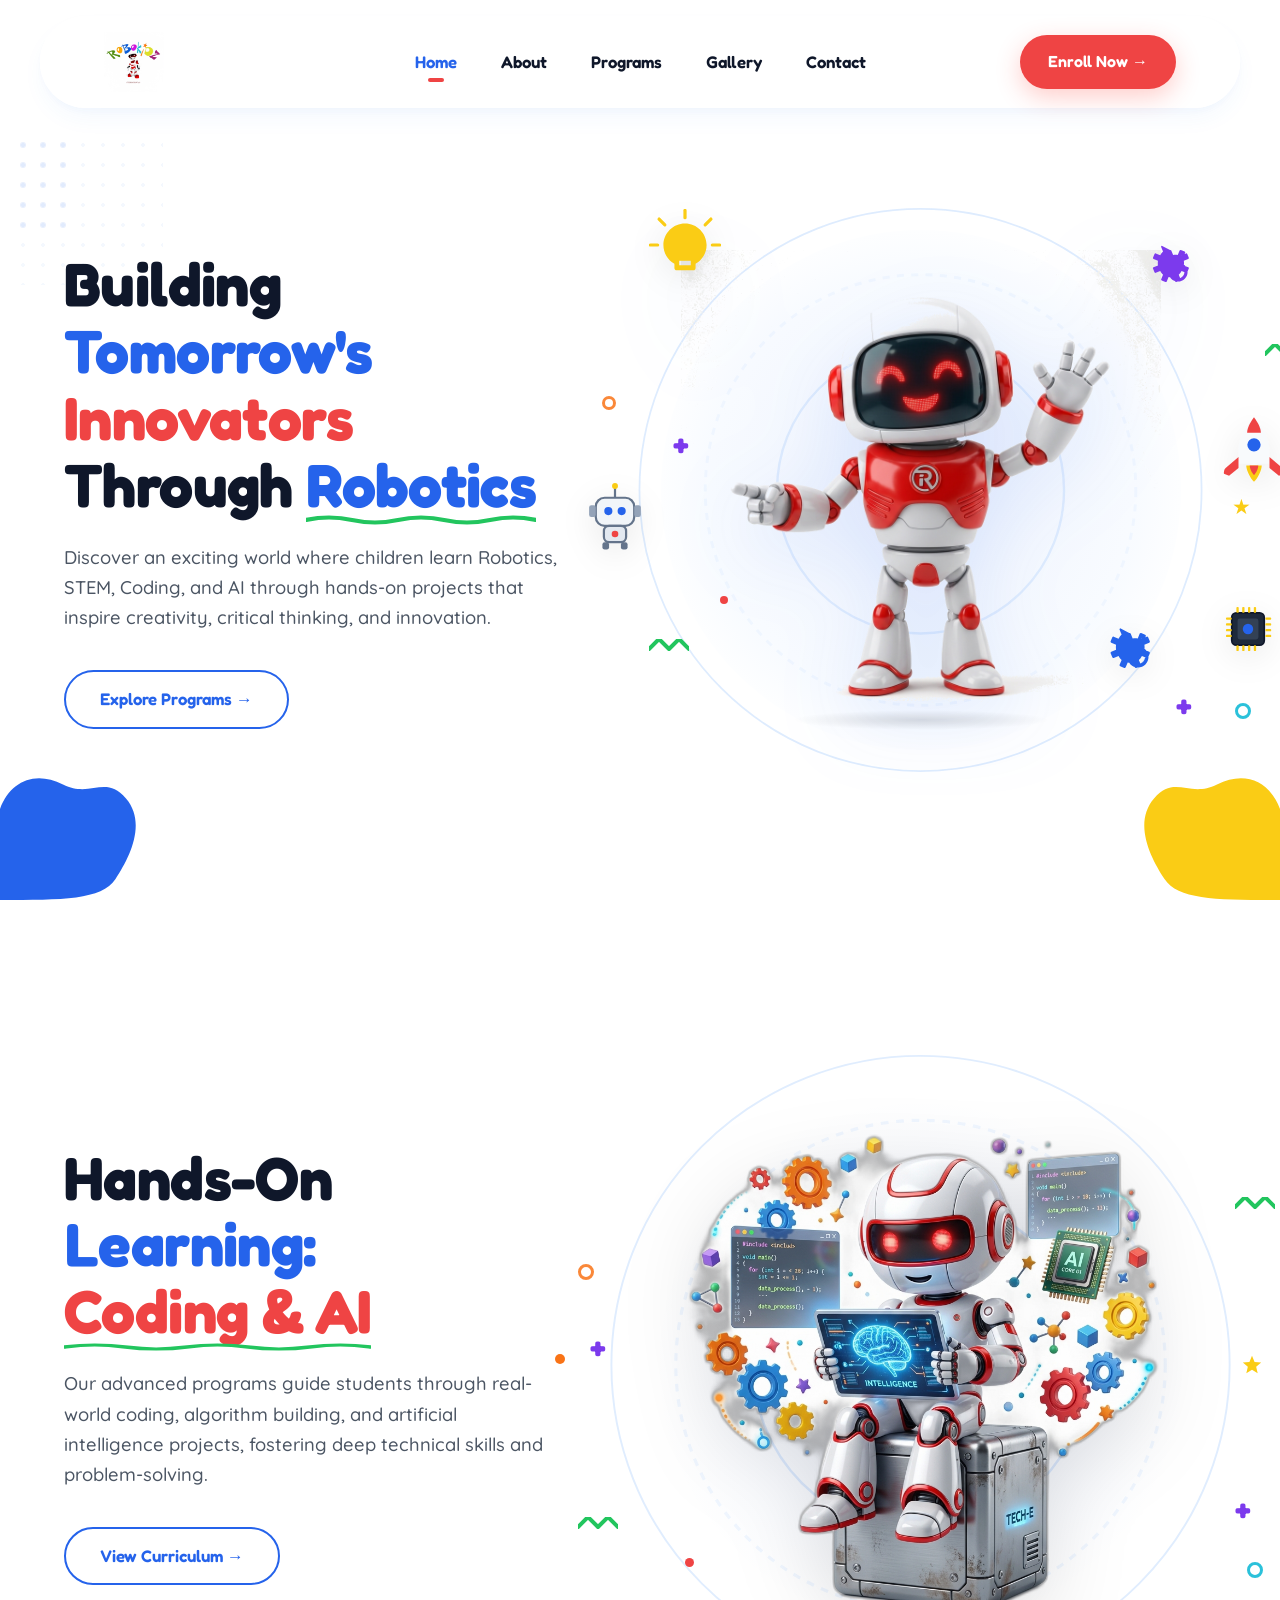
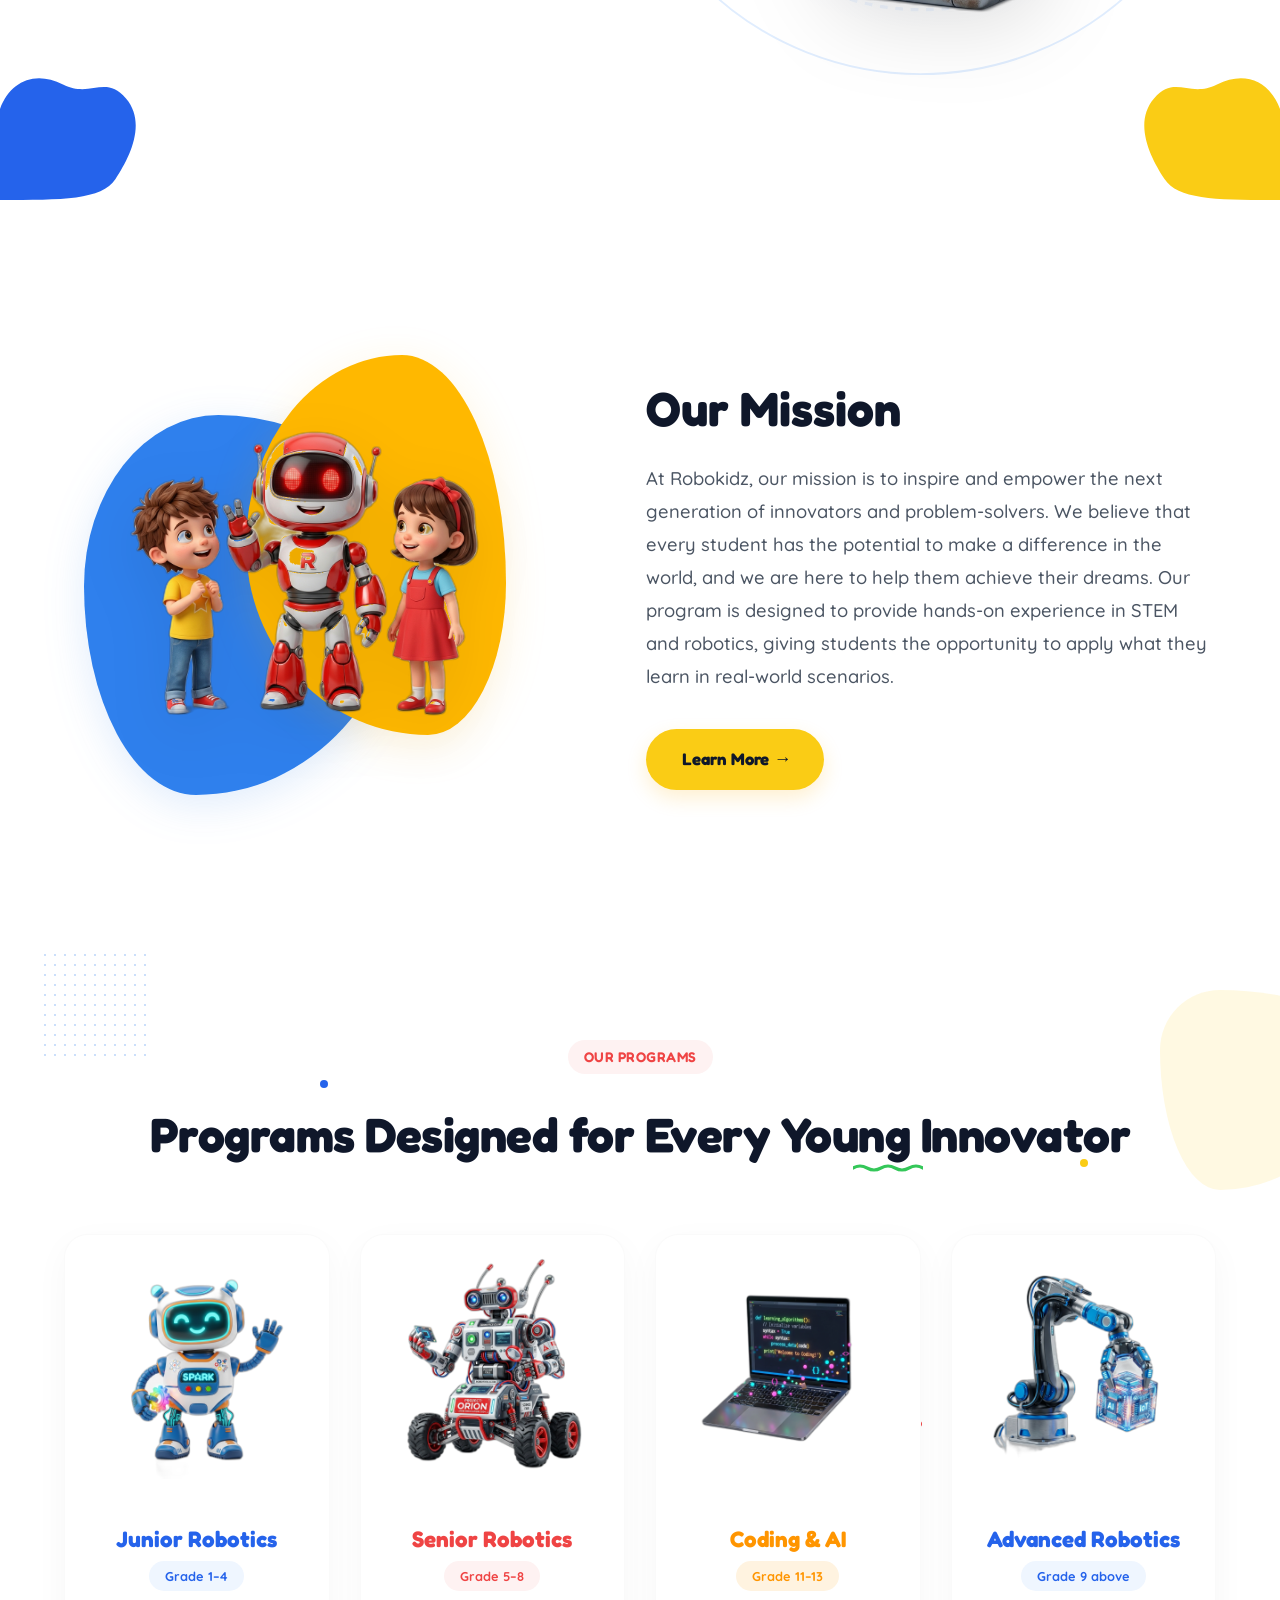
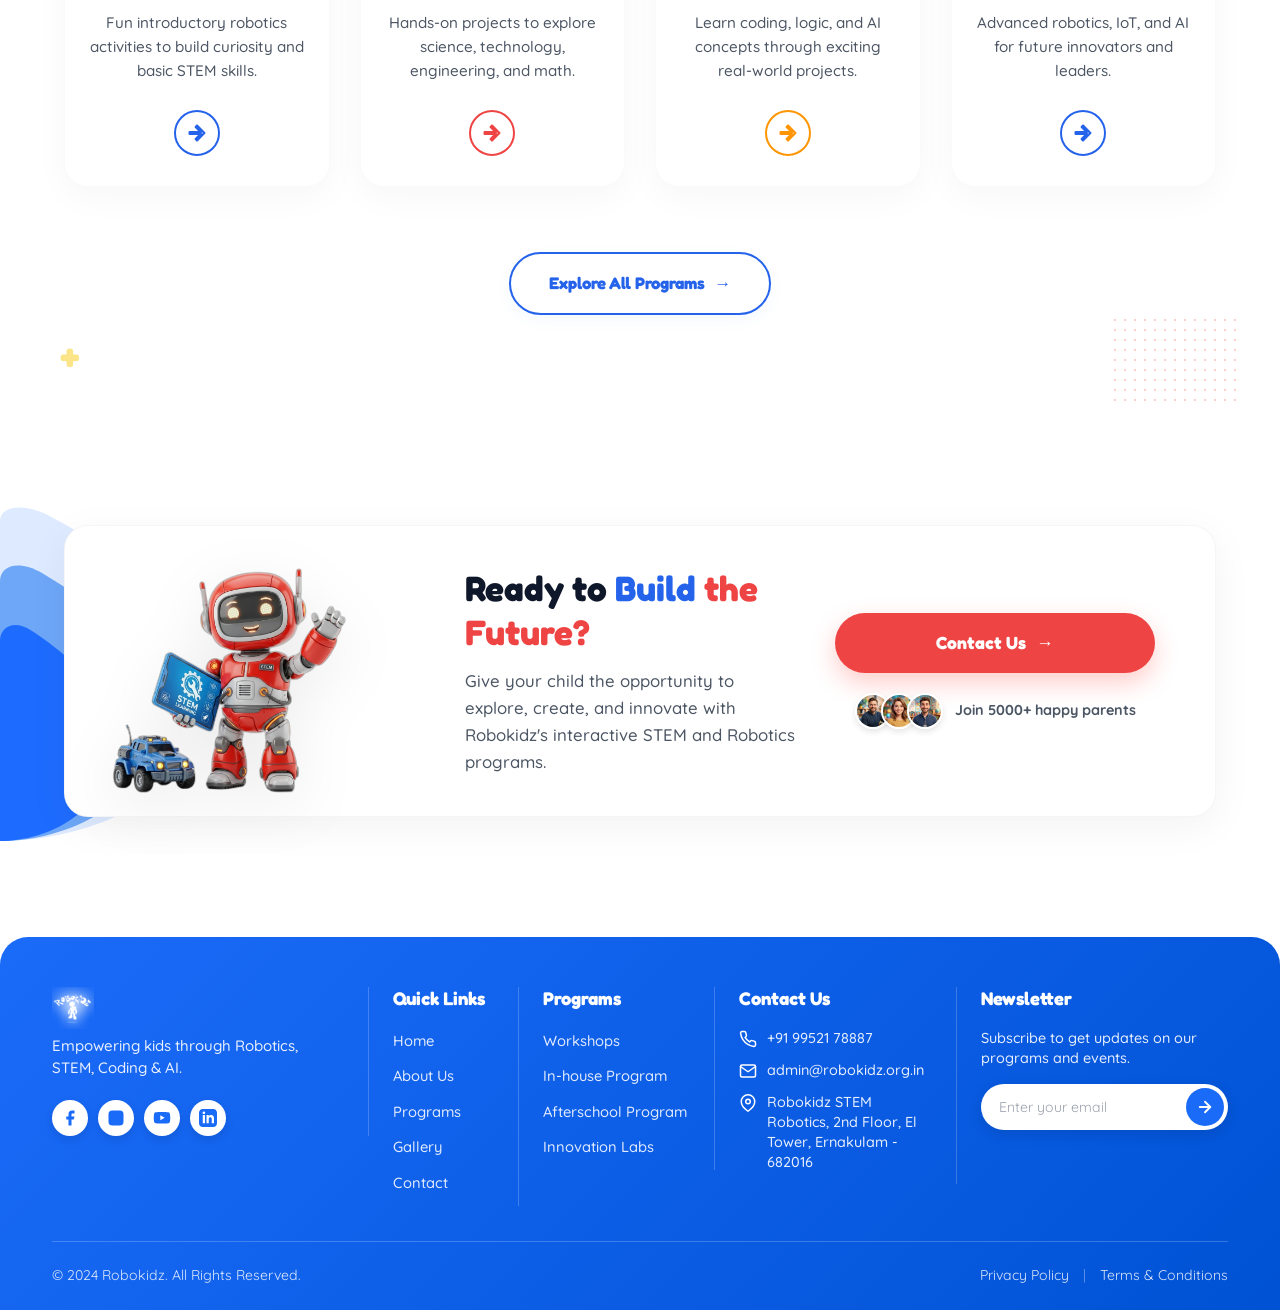
==== commit 57eb4078: "initial commit" ====
--- a/index.html
+++ b/index.html
@@ -542,5 +542,6 @@
 
     <!-- Main JavaScript Application -->
     <script src="js/main.js"></script>
+    <script src="js/robot-animation.js"></script>
 </body>
 </html>
--- a/css/style.css
+++ b/css/style.css
@@ -537,8 +537,111 @@
     100% { transform: translateY(0px) rotate(0deg); }
 }
 
+/* ==========================================================================
+   Hero Robot Automatic Continuous Pose Animation & Smooth Crossfade
+   ========================================================================== */
+.robot-animation-container {
+    position: relative;
+    width: 100%;
+    max-width: 480px;
+    height: 100%;
+    min-height: 440px;
+    display: flex;
+    align-items: center;
+    justify-content: center;
+    z-index: 5;
+}
+
 .floating-robot {
-    animation: robotFloating 6s ease-in-out infinite;
+    user-select: none;
+    -webkit-user-drag: none;
+    will-change: opacity, transform;
+}
+
+.floating-robot.robot-layer {
+    position: absolute;
+    top: 0;
+    left: 0;
+    width: 100%;
+    height: auto;
+    max-width: 480px;
+    z-index: 5;
+    opacity: 0;
+    transition: opacity 0.65s ease-in-out;
+    pointer-events: none;
+}
+
+.floating-robot.robot-layer.active {
+    opacity: 1;
+    pointer-events: auto;
+}
+
+/* Pose Micro-Motion Animation Keyframes */
+.pose-0-motion {
+    animation: robotFloatPose0 6s ease-in-out infinite;
+}
+@keyframes robotFloatPose0 {
+    0% { transform: translateY(0px) rotate(0deg); }
+    50% { transform: translateY(-16px) rotate(1.5deg); }
+    100% { transform: translateY(0px) rotate(0deg); }
+}
+
+.pose-1-motion {
+    animation: robotJumpCheer 2.6s ease-in-out infinite;
+}
+@keyframes robotJumpCheer {
+    0%, 100% { transform: translateY(0px) scale(1); }
+    30% { transform: translateY(6px) scale(1.02, 0.96); }
+    50% { transform: translateY(-24px) scale(0.98, 1.04); }
+    70% { transform: translateY(-8px) scale(1); }
+    85% { transform: translateY(3px) scale(1.01, 0.99); }
+}
+
+.pose-2-motion {
+    animation: robotThumbsUp 3.2s ease-in-out infinite;
+}
+@keyframes robotThumbsUp {
+    0%, 100% { transform: translateY(0px) rotate(0deg); }
+    25% { transform: translateY(-9px) rotate(-1.8deg); }
+    50% { transform: translateY(-2px) rotate(1.8deg); }
+    75% { transform: translateY(-12px) rotate(-1deg); }
+}
+
+.pose-3-motion {
+    animation: robotLaptopWork 4s ease-in-out infinite;
+}
+@keyframes robotLaptopWork {
+    0%, 100% { transform: translateY(0px) rotate(0deg); }
+    50% { transform: translateY(-6px) rotate(0.8deg); }
+}
+
+.pose-4-motion {
+    animation: robotDabDance 2.4s ease-in-out infinite;
+}
+@keyframes robotDabDance {
+    0%, 100% { transform: translateY(0) rotate(0deg); }
+    25% { transform: translateY(-10px) rotate(-3.5deg) translateX(-5px); }
+    50% { transform: translateY(-3px) rotate(2deg) translateX(3px); }
+    75% { transform: translateY(-12px) rotate(4deg) translateX(5px); }
+}
+
+.pose-5-motion {
+    animation: robotIdeaMoment 3.5s ease-in-out infinite;
+}
+@keyframes robotIdeaMoment {
+    0%, 100% { transform: translateY(0px) rotate(0deg); }
+    40% { transform: translateY(-11px) rotate(-2.5deg); }
+    70% { transform: translateY(-5px) rotate(1.5deg); }
+}
+
+.pose-6-motion {
+    animation: robotSillyWave 2.4s ease-in-out infinite;
+}
+@keyframes robotSillyWave {
+    0%, 100% { transform: translateY(0px) rotate(0deg); }
+    25% { transform: translateY(-7px) rotate(2.5deg); }
+    50% { transform: translateY(-12px) rotate(-2.5deg); }
+    75% { transform: translateY(-5px) rotate(1.5deg); }
 }
 
 /* Intersection Observer Scroll Reveal */
--- a/css/mobile.css
+++ b/css/mobile.css
@@ -1,199 +1,773 @@
 /*
- * RoboKidz — Mobile Responsive Stylesheet
- * Covers: 768px | 576px | 380px
- * Rule: Desktop styles are UNTOUCHED. Only mobile overrides here.
+ * RoboKidz — Comprehensive Mobile & Tablet Responsive Stylesheet
+ * Covers: 1024px | 768px | 640px | 576px | 380px
+ * Rule: Desktop styles (>1024px) remain 100% UNTOUCHED. All mobile overrides are purely additive responsive rules.
  */
 
 /* =====================================================
-   GLOBAL / SHARED — max-width: 768px
+   GLOBAL DESKTOP GUARD FOR MOBILE NAV BUTTON
    ===================================================== */
-@media (max-width: 768px) {
-
-    /* Base container tighter padding */
-    .container {
-        padding: 0 18px;
-    }
-
-    /* Hide floating decoration shapes on small screens to avoid overflow */
-    .decoration-shape {
-        display: none;
-    }
-
-    /* Hero corner blobs — scale down */
-    .hero-corner-blob-left {
-        width: 90px;
-        height: 90px;
-        bottom: 0;
-        left: 0;
-    }
-
-    .hero-corner-blob-right {
-        width: 90px;
-        height: 90px;
-        bottom: 0;
-        right: 0;
-    }
-
-    /* ---- HEADER ---- */
+.ref-nav-btn-mobile {
+    display: none;
+}
+
+/* =====================================================
+   TABLET & BELOW — max-width: 1024px
+   ===================================================== */
+@media (max-width: 1024px) {
+
+    /* ---- GLOBAL CONTAINER SAFETY ---- */
+    *, *::before, *::after {
+        box-sizing: border-box;
+    }
+
+    .container,
+    .gal-container,
+    .cnt-container,
+    .pdetail-container,
+    .ref-nav-capsule {
+        width: 100% !important;
+        max-width: 100% !important;
+        box-sizing: border-box !important;
+        padding-left: 16px !important;
+        padding-right: 16px !important;
+    }
+
+    img, svg, video, iframe, canvas {
+        max-width: 100% !important;
+        height: auto;
+    }
+
+    /* ---- HEADER 1 (.header - Index & About) ---- */
     .header {
-        top: 10px;
-        width: calc(100% - 24px);
-        padding: 12px 20px;
-        border-radius: 60px;
+        position: fixed !important;
+        top: 12px !important;
+        left: 12px !important;
+        right: 12px !important;
+        transform: none !important;
+        width: calc(100% - 24px) !important;
+        max-width: calc(100% - 24px) !important;
+        padding: 8px 16px !important;
+        border-radius: 60px !important;
+        box-sizing: border-box !important;
     }
 
     .header.scrolled {
-        top: 6px;
-        padding: 10px 20px;
-    }
-
-    /* 3-col header grid → logo | hamburger */
+        top: 6px !important;
+        padding: 6px 16px !important;
+    }
+
     .header .container {
-        grid-template-columns: 1fr auto;
-        gap: 0;
-    }
-
-    .logo img {
-        height: 44px;
-    }
-
-    /* Mobile drawer overlay backdrop */
+        display: flex !important;
+        justify-content: space-between !important;
+        align-items: center !important;
+        width: 100% !important;
+        max-width: 100% !important;
+    }
+
+    .header .logo {
+        margin-right: auto !important;
+    }
+
+    .header .logo img {
+        height: 38px !important;
+        width: auto !important;
+    }
+
+    .header .mobile-toggle {
+        display: flex !important;
+        margin-left: auto !important;
+        padding: 8px !important;
+        background: transparent !important;
+        border: none !important;
+        cursor: pointer !important;
+    }
+
+    /* Hide desktop inline Enroll button from top header bar on mobile */
+    .header .header-btn {
+        display: none !important;
+    }
+
+    /* Mobile Nav Drawer Overlay */
+    .nav-menu {
+        position: absolute !important;
+        top: calc(100% + 10px) !important;
+        left: 0 !important;
+        right: 0 !important;
+        width: 100% !important;
+        max-width: 100% !important;
+        box-sizing: border-box !important;
+        background: #ffffff !important;
+        border-radius: 20px !important;
+        box-shadow: 0 15px 35px rgba(0, 0, 0, 0.15) !important;
+        padding: 24px 20px !important;
+        display: none !important;
+        flex-direction: column !important;
+        gap: 16px !important;
+        z-index: 1000 !important;
+        border: 1px solid #edf2f7 !important;
+    }
+
+    .nav-menu.open {
+        display: flex !important;
+    }
+
     .nav-menu.open::before {
         content: '';
         position: fixed;
         inset: 0;
-        background: rgba(0, 0, 0, 0.35);
+        background: rgba(15, 23, 42, 0.45);
+        backdrop-filter: blur(4px);
+        -webkit-backdrop-filter: blur(4px);
         z-index: -1;
     }
 
-    /* Nav menu drawer */
-    .nav-menu {
-        gap: 28px;
-        padding: 80px 32px 40px;
-    }
-
     .nav-link {
-        font-size: 1.25rem;
-    }
-
-    /* ---- HERO SECTION ---- */
+        font-size: 1.1rem;
+        padding: 8px 12px;
+        border-radius: 8px;
+        width: 100%;
+    }
+
+    .nav-btn-mobile {
+        display: block;
+        width: 100%;
+        margin-top: 8px;
+    }
+
+    .nav-btn-mobile .btn {
+        width: 100%;
+        justify-content: center;
+    }
+
+    /* ---- HEADER 2 (.ref-header - Programs, Gallery, Contact) ---- */
+    .ref-header {
+        position: fixed;
+        top: 12px;
+        left: 0;
+        right: 0;
+        width: 100%;
+        padding: 0 12px;
+        box-sizing: border-box;
+        pointer-events: none;
+    }
+
+    .ref-nav-capsule {
+        pointer-events: auto;
+        display: flex;
+        justify-content: space-between;
+        align-items: center;
+        width: 100%;
+        max-width: 100%;
+        padding: 8px 16px;
+        box-sizing: border-box;
+        border-radius: 9999px;
+    }
+
+    .ref-logo {
+        margin-right: auto;
+    }
+
+    .ref-logo img {
+        height: 36px;
+        width: auto;
+    }
+
+    .ref-mobile-toggle {
+        display: flex;
+        flex-direction: column;
+        justify-content: center;
+        align-items: center;
+        margin-left: auto;
+        width: 38px;
+        height: 38px;
+        background: #f8fafc;
+        border: 1px solid #e2e8f0;
+        border-radius: 50%;
+        cursor: pointer;
+        padding: 0;
+    }
+
+    .ref-mobile-toggle span {
+        display: block;
+        width: 18px;
+        height: 2px;
+        background-color: #374151;
+        margin: 2.5px 0;
+        border-radius: 2px;
+        transition: all 0.3s ease;
+    }
+
+    .ref-mobile-toggle.open span:nth-child(1) {
+        transform: translateY(7px) rotate(45deg);
+    }
+    .ref-mobile-toggle.open span:nth-child(2) {
+        opacity: 0;
+    }
+    .ref-mobile-toggle.open span:nth-child(3) {
+        transform: translateY(-7px) rotate(-45deg);
+    }
+
+    .ref-nav-capsule > .ref-btn-enroll {
+        display: none !important;
+    }
+
+    .ref-nav-menu {
+        display: none;
+        position: absolute;
+        top: calc(100% + 10px);
+        left: 0;
+        right: 0;
+        width: 100%;
+        max-width: 100%;
+        box-sizing: border-box;
+        background: #ffffff;
+        border-radius: 20px;
+        box-shadow: 0 15px 35px rgba(0, 0, 0, 0.15);
+        padding: 24px 20px;
+        flex-direction: column;
+        gap: 16px;
+        z-index: 1000;
+        border: 1px solid #edf2f7;
+    }
+
+    .ref-nav-menu.open {
+        display: flex !important;
+    }
+
+    .ref-nav-link {
+        font-size: 1.05rem;
+        padding: 8px 12px;
+        border-radius: 8px;
+        width: 100%;
+    }
+
+    .ref-nav-btn-mobile {
+        display: block !important;
+        width: 100%;
+        margin-top: 8px;
+    }
+
+    .ref-nav-btn-mobile .ref-btn-enroll {
+        display: flex !important;
+        justify-content: center;
+        width: 100%;
+        box-sizing: border-box;
+        padding: 12px 24px;
+        font-size: 1rem;
+    }
+
+    /* ---- HERO SECTION (VERTICAL STACK) ---- */
     .hero-section {
-        padding: 110px 0 60px;
+        height: auto;
+        min-height: 0;
+        max-height: none;
+        padding: 90px 0 40px 0;
+        box-sizing: border-box;
+        width: 100%;
+        max-width: 100%;
     }
 
     .hero-grid {
-        grid-template-columns: 1fr;
+        display: flex;
+        flex-direction: column;
+        align-items: center;
         text-align: center;
-        gap: 40px;
+        gap: 24px;
+        width: 100%;
+        max-width: 100%;
+        box-sizing: border-box;
     }
 
     .hero-content {
         order: 1;
+        width: 100%;
+        max-width: 100%;
+        display: flex;
+        flex-direction: column;
+        align-items: center;
+        text-align: center;
+        box-sizing: border-box;
+    }
+
+    .hero-title-ref {
+        font-size: clamp(1.8rem, 6.5vw, 2.4rem);
+        line-height: 1.25;
+        margin-bottom: 16px;
+        width: 100%;
+        max-width: 100%;
+        box-sizing: border-box;
+        word-wrap: break-word;
+        overflow-wrap: break-word;
+        text-align: center;
+    }
+
+    .hero-title-ref .subtitle-ref {
+        font-size: clamp(1.6rem, 6vw, 2.2rem);
+        line-height: 1.25;
+        display: block;
+        margin-top: 4px;
+        width: 100%;
+        max-width: 100%;
+        word-wrap: break-word;
+        overflow-wrap: break-word;
+        text-align: center;
+    }
+
+    .hero-content p {
+        font-size: 0.98rem;
+        line-height: 1.6;
+        margin: 0 auto 24px auto;
+        max-width: 100%;
+        width: 100%;
+        box-sizing: border-box;
+        text-align: center;
+    }
+
+    .hero-buttons {
+        display: flex;
+        justify-content: center;
+        width: 100%;
+        max-width: 100%;
+        margin: 0 auto;
+        box-sizing: border-box;
+    }
+
+    .btn-explore-ref {
+        display: inline-flex;
+        align-items: center;
+        justify-content: center;
+        padding: 12px 24px;
+        font-size: 0.98rem;
+        max-width: 100%;
+        box-sizing: border-box;
+        margin: 0 auto;
     }
 
     .hero-illustration {
         order: 2;
-        height: 320px;
-    }
-
-    .hero-title-ref {
-        font-size: 2.6rem;
-        margin-bottom: 16px;
-    }
-
-    .hero-title-ref .subtitle-ref {
-        font-size: 2.6rem;
-        margin-top: 0;
-    }
-
-    .hero-content p {
-        font-size: 1rem;
-        margin-bottom: 28px;
-        max-width: 100%;
-    }
-
-    .hero-buttons {
+        width: 100%;
+        max-width: 100%;
+        height: auto;
+        min-height: 240px;
+        display: flex;
         justify-content: center;
-    }
-
-    .btn-explore-ref {
-        padding: 12px 26px;
-        font-size: 1rem;
-    }
-
-    /* Scale down floating items around robot */
-    .float-bulb { width: 48px; height: 48px; }
-    .float-helper-robot { width: 52px; height: 52px; }
-    .float-gear-purple { width: 40px; height: 40px; }
-    .float-gear-blue-ref { width: 46px; height: 46px; }
-    .float-rocket { width: 56px; height: 56px; }
-    .float-microchip { width: 40px; height: 40px; }
-    .hero-dots-left { display: none; }
+        align-items: center;
+        position: relative;
+        box-sizing: border-box;
+        margin-top: 8px;
+    }
+
+    .hero-illustration-bg-ref {
+        width: 270px;
+        height: 270px;
+        max-width: 80vw;
+        max-height: 80vw;
+        box-sizing: border-box;
+    }
+
+    .floating-robot {
+        max-width: 260px;
+        width: 75%;
+        height: auto;
+        box-sizing: border-box;
+        display: block;
+        margin: 0 auto;
+    }
+
+    .hero-bg-rings {
+        width: 100%;
+        height: 100%;
+        max-width: 100%;
+    }
+
+    /* Floating elements scale down & stay within viewport boundaries */
+    .floating-item {
+        transform: scale(0.65);
+        max-width: 48px;
+        max-height: 48px;
+    }
+
+    .float-bulb { top: -2%; left: 4%; }
+    .float-helper-robot { top: 40%; left: 0%; }
+    .float-gear-purple { top: 5%; right: 4%; }
+    .float-rocket { top: 50%; right: 2%; }
+
+    /* Hide outer decorative shapes that protrude past screen width */
+    .decoration-shape,
+    .decor.blob-top-right,
+    .decor.dotted-top-left,
+    .decor.dotted-bottom-right,
+    .decor.plus-bottom-left,
+    .curved-dotted-path,
+    .timeline-line-track,
+    .ref-journey-line,
+    .hero-dots-left {
+        display: none !important;
+    }
+
+    .hero-corner-blob-left,
+    .hero-corner-blob-right {
+        width: 70px;
+        height: 70px;
+    }
 
     /* ---- CODING & AI SECTION ---- */
     .coding-ai-section {
-        padding: 70px 0;
+        padding: 50px 0;
+        width: 100%;
+        max-width: 100%;
+        box-sizing: border-box;
+    }
+
+    /* ---- ABOUT PAGE (.about-page-main, .about-mission-section, etc.) ---- */
+    .about-page-main {
+        padding-bottom: 20px !important;
+        overflow: hidden !important;
+    }
+
+    .about-mission-section {
+        min-height: auto !important;
+        height: auto !important;
+        padding-top: 85px !important;
+        padding-bottom: 30px !important;
+        display: block !important;
+        width: 100% !important;
+        max-width: 100% !important;
+        box-sizing: border-box !important;
+    }
+
+    .mission-grid {
+        display: flex !important;
+        flex-direction: column !important;
+        align-items: center !important;
+        gap: 28px !important;
+        margin-top: 0 !important;
+        width: 100% !important;
+        max-width: 100% !important;
+        box-sizing: border-box !important;
+    }
+
+    .mission-content-wrapper {
+        width: 100% !important;
+        max-width: 100% !important;
+        display: flex !important;
+        flex-direction: column !important;
+        align-items: center !important;
+        text-align: center !important;
+        padding-left: 0 !important;
+        padding-top: 0 !important;
+        margin: 0 auto !important;
+        box-sizing: border-box !important;
+    }
+
+    .mission-content-wrapper .badge-icon {
+        margin: 0 auto 10px auto !important;
+        width: 44px !important;
+        height: 44px !important;
+    }
+
+    .about-mission-section .section-title {
+        font-size: clamp(2rem, 7.5vw, 2.6rem) !important;
+        line-height: 1.2 !important;
+        text-align: center !important;
+        margin: 0 !important;
+        width: 100% !important;
+    }
+
+    .about-mission-section .squiggle-underline {
+        margin: 6px auto 18px auto !important;
+        display: flex !important;
+        justify-content: center !important;
+    }
+
+    .mission-text {
+        font-size: 1rem !important;
+        line-height: 1.65 !important;
+        max-width: 100% !important;
+        width: 100% !important;
+        text-align: center !important;
+        color: #475569 !important;
+        margin: 0 auto 24px auto !important;
+        padding: 0 8px !important;
+        box-sizing: border-box !important;
+    }
+
+    .btn-action-wrapper {
+        display: flex !important;
+        justify-content: center !important;
+        width: 100% !important;
+        margin-bottom: 20px !important;
+    }
+
+    .mission-media-wrapper {
+        width: 100% !important;
+        max-width: 100% !important;
+        min-height: 300px !important;
+        display: flex !important;
+        justify-content: center !important;
+        align-items: center !important;
+        position: relative !important;
+        margin: 10px auto 0 auto !important;
+        box-sizing: border-box !important;
+    }
+
+    .blob-blue {
+        width: 230px !important;
+        height: 280px !important;
+        left: 50% !important;
+        bottom: 0 !important;
+        transform: translateX(-65%) !important;
+        background: #2F80ED !important;
+    }
+
+    .blob-orange {
+        width: 195px !important;
+        height: 280px !important;
+        right: 50% !important;
+        top: 0 !important;
+        transform: translateX(65%) !important;
+        background: #FFB800 !important;
+    }
+
+    .mission-robot-img {
+        max-width: 320px !important;
+        width: 85% !important;
+        height: auto !important;
+        position: relative !important;
+        z-index: 2 !important;
+        display: block !important;
+        margin: 0 auto !important;
+    }
+
+    .dot-grid-hero {
+        top: 10px !important;
+        left: 4px !important;
+        transform: scale(0.8) !important;
+    }
+
+    .gear-purple {
+        bottom: 20px !important;
+        left: 4px !important;
+        transform: scale(0.8) !important;
+    }
+
+    .rocket-outline {
+        top: -10px !important;
+        right: 16px !important;
+        transform: scale(0.8) !important;
+    }
+
+    .star-yellow {
+        right: 8px !important;
+        top: 40% !important;
+        transform: scale(0.8) !important;
+    }
+
+    .circle-dashed-cyan {
+        bottom: 10px !important;
+        right: 4px !important;
+        transform: scale(0.8) !important;
+    }
+
+    /* ---- ABOUT VISION SECTION ---- */
+    .about-vision-section {
+        padding: 50px 0 !important;
+        width: 100% !important;
+        max-width: 100% !important;
+    }
+
+    .vision-grid {
+        display: flex !important;
+        flex-direction: column !important;
+        gap: 32px !important;
+        width: 100% !important;
+        max-width: 100% !important;
+    }
+
+    .vision-content-wrapper {
+        order: 1 !important;
+        width: 100% !important;
+        max-width: 100% !important;
+        display: flex !important;
+        flex-direction: column !important;
+        align-items: center !important;
+        text-align: center !important;
+        padding-right: 0 !important;
+        box-sizing: border-box !important;
+    }
+
+    .vision-content-wrapper .badge-icon {
+        margin: 0 auto 12px auto !important;
+        width: 44px !important;
+        height: 44px !important;
+    }
+
+    .about-vision-section .section-title {
+        font-size: clamp(2rem, 7vw, 2.6rem) !important;
+        line-height: 1.2 !important;
+        text-align: center !important;
+        margin: 0 !important;
+        width: 100% !important;
+    }
+
+    .about-vision-section .squiggle-underline {
+        margin: 6px auto 20px auto !important;
+        display: flex !important;
+        justify-content: center !important;
+    }
+
+    .vision-text {
+        font-size: 1rem !important;
+        line-height: 1.65 !important;
+        max-width: 100% !important;
+        width: 100% !important;
+        text-align: center !important;
+        color: #475569 !important;
+        margin-bottom: 24px !important;
+        padding: 0 4px !important;
+        box-sizing: border-box !important;
+    }
+
+    .vision-media-wrapper {
+        order: 2 !important;
+        width: 100% !important;
+        max-width: 100% !important;
+        min-height: 280px !important;
+        display: flex !important;
+        justify-content: center !important;
+        align-items: center !important;
+        position: relative !important;
+        box-sizing: border-box !important;
+        overflow: hidden !important;
+    }
+
+    .vision-robot-img {
+        max-width: 280px !important;
+        width: 80% !important;
+        height: auto !important;
+        position: relative !important;
+        z-index: 2 !important;
+        display: block !important;
+        margin: 0 auto !important;
+    }
+
+    /* ---- ABOUT STORY SECTION ---- */
+    .about-story-section {
+        padding: 50px 0 !important;
+        width: 100% !important;
+        max-width: 100% !important;
+    }
+
+    .story-container {
+        display: flex !important;
+        flex-direction: column !important;
+        gap: 28px !important;
+        width: 100% !important;
+        text-align: center !important;
+    }
+
+    .story-intro-wrapper {
+        width: 100% !important;
+        text-align: center !important;
+    }
+
+    .story-intro-text {
+        font-size: 1.05rem !important;
+        line-height: 1.65 !important;
+        max-width: 100% !important;
+        text-align: center !important;
+        margin: 0 auto !important;
+    }
+
+    .story-timeline-wrapper {
+        width: 100% !important;
+        position: relative !important;
+    }
+
+    .timeline-grid {
+        display: grid !important;
+        grid-template-columns: repeat(2, 1fr) !important;
+        gap: 20px 14px !important;
+        width: 100% !important;
+    }
+
+    /* ---- ABOUT TEAM SECTION ---- */
+    .about-team-section {
+        padding: 50px 0 !important;
+        width: 100% !important;
+        max-width: 100% !important;
+    }
+
+    .team-section-header {
+        text-align: center !important;
+        margin-bottom: 32px !important;
+    }
+
+    .team-grid {
+        display: grid !important;
+        grid-template-columns: repeat(2, 1fr) !important;
+        gap: 20px 14px !important;
+        width: 100% !important;
+    }
+
+    .team-card {
+        width: 100% !important;
+        box-sizing: border-box !important;
+    }
+
+    .team-photo {
+        max-width: 100% !important;
+        height: auto !important;
     }
 
     .coding-ai-grid {
-        grid-template-columns: 1fr;
-        gap: 40px;
+        display: flex;
+        flex-direction: column;
+        gap: 32px;
         text-align: center;
+        width: 100%;
+        max-width: 100%;
     }
 
     .coding-ai-content {
         order: 1;
+        width: 100%;
+        max-width: 100%;
+        display: flex;
+        flex-direction: column;
+        align-items: center;
         padding-right: 0;
-        display: flex;
-        flex-direction: column;
-        align-items: center;
     }
 
     .coding-ai-content h2 {
-        font-size: 2.2rem;
-    }
-
-    .coding-ai-content p {
-        font-size: 1rem;
-        margin-left: auto;
-        margin-right: auto;
+        font-size: 1.85rem;
     }
 
     .coding-ai-media {
         order: 2;
-        min-height: 280px;
+        width: 100%;
+        max-width: 100%;
+        min-height: 240px;
     }
 
     .coding-ai-image {
-        max-width: 300px;
-    }
-
-    /* ---- MISSION SECTION ---- */
+        max-width: 260px;
+    }
+
+    /* ---- MISSION SECTION V2 ---- */
     .mission-section-v2 {
-        padding: 70px 0;
+        padding: 50px 0;
+        width: 100%;
+        max-width: 100%;
     }
 
     .mission-grid-v2 {
-        grid-template-columns: 1fr;
-        gap: 40px;
-    }
-
-    .mission-media-v2 {
-        min-height: auto;
-    }
-
-    .mission-image-v2 {
-        max-width: 280px;
-    }
-
-    .blob-blue {
-        width: 190px;
-        height: 190px;
-    }
-
-    .blob-orange {
-        width: 180px;
-        height: 180px;
+        display: flex;
+        flex-direction: column;
+        gap: 32px;
+        width: 100%;
+        max-width: 100%;
     }
 
     .mission-content-v2 {
@@ -202,1046 +776,481 @@
         display: flex;
         flex-direction: column;
         align-items: center;
+        width: 100%;
+        max-width: 100%;
     }
 
     .mission-content-v2 h2 {
-        font-size: 2.2rem;
-    }
-
-    .mission-content-v2 p {
-        font-size: 1rem;
-    }
-
-    .btn-yellow-round {
-        width: 100%;
-        justify-content: center;
-    }
-
-    /* ---- PROGRAMS SECTION ---- */
+        font-size: 1.85rem;
+    }
+
+    .mission-stats {
+        display: grid;
+        grid-template-columns: repeat(2, 1fr);
+        gap: 14px;
+        width: 100%;
+        max-width: 100%;
+    }
+
+    .mission-stat-card {
+        padding: 14px 10px;
+        box-sizing: border-box;
+    }
+
+    .mission-stat-num {
+        font-size: 1.6rem;
+    }
+
+    /* ---- PROGRAMS SECTION V2 ---- */
     .programs-section-v2 {
-        padding: 70px 0;
-    }
-
-    .section-header-v2 {
-        margin-bottom: 48px;
-    }
-
-    .section-header-v2 h2 {
-        font-size: 2rem;
+        padding: 50px 0;
+        width: 100%;
+        max-width: 100%;
     }
 
     .programs-grid-v2 {
+        display: grid;
         grid-template-columns: repeat(2, 1fr);
-        gap: 20px;
-        margin-bottom: 40px;
+        gap: 16px;
+        width: 100%;
+        max-width: 100%;
     }
 
     .card-image-wrapper {
-        height: 180px;
-        padding: 12px;
+        height: 160px;
+        padding: 8px;
     }
 
     .card-body-v2 {
-        padding: 20px 16px;
-    }
-
-    .card-body-v2 h3 {
-        font-size: 1.15rem;
-    }
-
-    .btn-explore-all {
-        padding: 14px 28px;
-        font-size: 0.95rem;
+        padding: 16px 12px;
+    }
+
+    /* ---- WHY CHOOSE GRID ---- */
+    .why-grid,
+    .features-grid {
+        display: grid;
+        grid-template-columns: repeat(2, 1fr);
+        gap: 16px;
+        width: 100%;
+        max-width: 100%;
     }
 
     /* ---- CTA SECTION V2 ---- */
     .cta-section-v2 {
-        padding: 60px 0;
-        overflow: hidden;
-    }
-
-    /* Scale left blue organic blobs on mobile */
-    .cta-section-v2::before {
-        display: none;
-    }
-    
-    .cta-bottom-left-curve {
-        width: 120px;
-        height: 144px;
-        opacity: 0.85;
+        padding: 45px 0;
+        width: 100%;
+        max-width: 100%;
     }
 
     .cta-banner-v2 {
-        grid-template-columns: 1fr;
-        padding: 32px 24px;
+        display: flex;
+        flex-direction: column;
+        padding: 24px 16px;
+        gap: 18px;
+        text-align: center;
+        width: 100%;
+        max-width: 100%;
+        box-sizing: border-box;
+    }
+
+    .cta-illustrations-v2 {
+        height: 150px;
+        justify-content: center;
+    }
+
+    .cta-robot-v2 {
+        max-height: 150px;
+        width: auto;
+    }
+
+    .cta-text-v2 h2 {
+        font-size: 1.6rem;
+    }
+
+    .btn-contact-v2 {
+        width: 100%;
+        padding: 12px 24px;
+        font-size: 0.95rem;
+    }
+
+    /* ---- PROGRAMS PAGE REDESIGN ---- */
+    .ref-hero-section {
+        padding: 90px 0 45px;
+        width: 100%;
+        max-width: 100%;
+    }
+
+    .ref-hero-container {
+        display: flex;
+        flex-direction: column;
+        align-items: center;
+        text-align: center;
         gap: 24px;
-    }
-
-    .cta-illustrations-v2 {
-        height: 180px;
+        width: 100%;
+        max-width: 100%;
+    }
+
+    .ref-hero-title {
+        font-size: 1.95rem;
+    }
+
+    .ref-tabs-container {
+        display: flex;
+        flex-wrap: wrap;
         justify-content: center;
-        margin-bottom: 0;
-    }
-
-    .cta-robot-v2 {
+        gap: 8px;
+        margin-bottom: 30px;
+        width: 100%;
+        max-width: 100%;
+    }
+
+    .ref-tab-btn {
+        padding: 8px 16px;
+        font-size: 0.88rem;
+    }
+
+    .ref-programs-grid {
+        display: flex;
+        flex-direction: column;
+        gap: 24px;
+        width: 100%;
+        max-width: 100%;
+    }
+
+    .ref-card {
+        display: flex;
+        flex-direction: column;
+        width: 100%;
+        max-width: 100%;
+        border-radius: 20px;
+        box-sizing: border-box;
+    }
+
+    .ref-card-img-container {
+        height: 200px;
+        width: 100%;
+    }
+
+    .ref-card-body {
+        padding: 20px 16px;
+        width: 100%;
+        box-sizing: border-box;
+    }
+
+    .ref-journey-steps {
+        display: grid;
+        grid-template-columns: repeat(2, 1fr);
+        gap: 20px 14px;
+        width: 100%;
+        max-width: 100%;
+    }
+
+    /* ---- PROGRAM POPUP MODALS ---- */
+    .program-modal-backdrop {
+        padding: 12px;
+        box-sizing: border-box;
+    }
+
+    .program-modal-dialog {
+        width: 100%;
+        max-width: 100%;
+        max-height: 90vh;
+        border-radius: 20px;
+        box-sizing: border-box;
+        margin: auto;
+    }
+
+    .program-modal-header {
+        padding: 16px 48px 16px 16px;
+        gap: 12px;
+    }
+
+    .program-modal-title {
+        font-size: 1.25rem;
+    }
+
+    .program-modal-close {
+        top: 12px;
+        right: 14px;
+        width: 36px;
+        height: 36px;
+        font-size: 1.25rem;
+    }
+
+    .program-modal-body {
+        padding: 16px;
+        gap: 16px;
+    }
+
+    .program-modal-grid {
+        display: flex;
+        flex-direction: column;
+        gap: 14px;
+        width: 100%;
+    }
+
+    .program-modal-footer {
+        padding: 12px 16px;
+        flex-direction: column;
+        gap: 8px;
+    }
+
+    .program-modal-footer .btn,
+    .program-modal-footer a,
+    .program-modal-footer button {
+        width: 100%;
+        justify-content: center;
+    }
+
+    /* ---- GALLERY PAGE REDESIGN ---- */
+    .gal-hero-section {
+        padding: 90px 0 45px;
+        width: 100%;
+        max-width: 100%;
+    }
+
+    .gal-hero-container {
+        display: flex;
+        flex-direction: column;
+        align-items: center;
+        text-align: center;
+        gap: 20px;
+        width: 100%;
+        max-width: 100%;
+    }
+
+    .gal-title {
+        font-size: 1.95rem;
+    }
+
+    .gal-filter-bar {
+        display: flex;
+        flex-wrap: wrap;
+        justify-content: center;
+        gap: 8px 10px;
+        margin-bottom: 28px;
+        width: 100%;
+        max-width: 100%;
+    }
+
+    .gal-filter-btn {
+        padding: 8px 14px;
+        font-size: 0.85rem;
+    }
+
+    .gal-grid {
+        display: grid;
+        grid-template-columns: repeat(2, 1fr);
+        gap: 14px;
+        width: 100%;
+        max-width: 100%;
+    }
+
+    /* Lightbox Modal */
+    .lightbox {
+        padding: 14px;
+    }
+
+    .lightbox-content {
+        max-width: 92vw;
+        max-height: 85vh;
+        padding: 14px;
+        border-radius: 20px;
+    }
+
+    .lightbox-content img {
+        max-height: 55vh;
+        object-fit: contain;
+    }
+
+    .lightbox-close {
+        top: 8px;
+        right: 8px;
+        width: 36px;
+        height: 36px;
+        font-size: 1.3rem;
+    }
+
+    /* ---- CONTACT PAGE REDESIGN ---- */
+    .cnt-hero-section {
+        padding: 90px 0 45px;
+        width: 100%;
+        max-width: 100%;
+    }
+
+    .cnt-hero-title {
+        font-size: 1.95rem;
+        text-align: center;
+    }
+
+    .cnt-grid {
+        display: flex;
+        flex-direction: column;
+        gap: 32px;
+        width: 100%;
+        max-width: 100%;
+    }
+
+    .cnt-card {
+        padding: 20px 16px;
+        width: 100%;
+        box-sizing: border-box;
+    }
+
+    .cnt-form-container {
+        padding: 20px 16px;
+        border-radius: 20px;
+        width: 100%;
+        box-sizing: border-box;
+    }
+
+    .cnt-form-row-2 {
+        display: flex;
+        flex-direction: column;
+        gap: 14px;
+        width: 100%;
+    }
+
+    .cnt-input,
+    .cnt-select,
+    .cnt-textarea {
+        font-size: 15px;
+        padding: 12px 14px;
+        width: 100%;
+        box-sizing: border-box;
+    }
+
+    .cnt-robot-pin-img {
         position: relative;
-        bottom: 0;
-        left: 0;
-        max-height: 180px;
-        width: auto;
-        margin: 0 auto;
-    }
-
-    .cta-text-v2 {
-        text-align: center;
-        padding-left: 0;
-    }
-
-    .cta-text-v2 h2 {
-        font-size: 1.8rem;
-    }
-
-    .cta-text-v2 p {
-        font-size: 0.95rem;
-    }
-
-    .cta-actions-v2 {
-        grid-column: span 1;
-        flex-direction: column;
-        align-items: center;
-        gap: 16px;
-    }
-
-    .btn-contact-v2 {
-        width: 100%;
-        padding: 14px 28px;
-        font-size: 1rem;
+        top: 0;
+        right: 0;
+        margin: 0 auto 16px auto;
+        display: block;
+        max-width: 160px;
+    }
+
+    .cnt-robot-gear-img {
+        max-width: 100px;
+        position: relative;
+        top: 0;
+        right: 0;
+        margin-bottom: 12px;
+    }
+
+    .cnt-map-iframe {
+        height: 260px;
+        border-radius: 16px;
+        width: 100%;
     }
 
     /* ---- FOOTER ---- */
     .footer {
-        padding: 28px 0 16px;
-    }
-
-    .footer .container {
-        padding-left: 18px;
-        padding-right: 18px;
-    }
-
-    /*
-     * Mobile footer grid — compact 2-col desktop-like layout:
-     * Row 1: Logo & Social  (full width — col 1+2)
-     * Row 2: Quick Links | Programs
-     * Row 3: Contact Us  | Newsletter
-     */
+        padding: 24px 0 14px;
+        width: 100%;
+        max-width: 100%;
+    }
+
     .footer-grid {
-        display: grid;
-        grid-template-columns: 1fr 1fr;
-        grid-template-rows: auto auto auto;
-        gap: 0;
-        margin-bottom: 18px;
-    }
-
-    /* Col 1: Logo & Social — spans both columns */
+        display: flex;
+        flex-direction: column;
+        gap: 20px;
+        width: 100%;
+        max-width: 100%;
+    }
+
+    .footer-col {
+        width: 100%;
+        padding: 0;
+        border: none !important;
+    }
+
     .footer-col:nth-child(1) {
-        grid-column: 1 / -1;
         flex-direction: row;
         align-items: center;
         justify-content: space-between;
-        padding: 0 0 16px 0;
-        border-bottom: 1px solid #E5E7EB;
-        border-right: none;
-    }
-
-    /* Col 2: Quick Links — left column */
-    .footer-col:nth-child(2) {
-        grid-column: 1;
-        padding: 16px 12px 16px 0;
-        border-right: 1px solid #E5E7EB;
-        border-bottom: 1px solid #E5E7EB;
-    }
-
-    /* Col 3: Programs — right column */
-    .footer-col:nth-child(3) {
-        grid-column: 2;
-        padding: 16px 0 16px 14px;
-        border-bottom: 1px solid #E5E7EB;
-        border-right: none;
-    }
-
-    /* Col 4: Contact Us — left column */
-    .footer-col:nth-child(4) {
-        grid-column: 1;
-        padding: 16px 12px 0 0;
-        border-right: 1px solid #E5E7EB;
-    }
-
-    /* Col 5: Newsletter — right column */
-    .footer-col:nth-child(5) {
-        grid-column: 2;
-        padding: 16px 0 0 14px;
-        border-right: none;
-    }
-
-    /* All cols: left-aligned, tight text */
-    .footer-col {
-        align-items: flex-start;
-        text-align: left;
-    }
-
-    /* Tighten heading spacing */
-    .footer-col h4 {
-        font-size: 15px;
-        margin-bottom: 8px;
-    }
-
-    /* Compact logo */
-    .footer-logo img {
-        height: 32px;
-    }
-
-    .footer-logo {
-        margin-bottom: 0;
-    }
-
-    /* Compact desc text */
+        padding-bottom: 12px;
+        border-bottom: 1px solid #e5e7eb !important;
+    }
+
     .footer-desc {
         display: none;
     }
 
-    /* Smaller link text */
-    .footer-links-list a {
-        font-size: 13px;
-    }
-
-    .footer-links-list li {
-        margin-bottom: 5px;
-    }
-
-    /* Contact info compact */
-    .contact-info-list li {
-        font-size: 12.5px;
-        gap: 8px;
-        margin-bottom: 7px;
-        justify-content: flex-start;
-    }
-
-    .contact-icon svg {
-        width: 13px;
-        height: 13px;
-    }
-
-    /* Newsletter compact */
-    .newsletter-desc {
-        font-size: 13px;
-        margin-bottom: 8px;
-    }
-
-    /* Social icons stay left */
-    .social-links-circular {
-        justify-content: flex-start;
-        gap: 8px;
-    }
-
-    /* Compact footer bottom */
-    .footer-bottom {
-        padding-top: 14px;
-        margin-top: 10px;
-        flex-direction: row;
-        justify-content: space-between;
-        align-items: center;
-        gap: 8px;
-        flex-wrap: wrap;
-    }
-
-    .footer-bottom p {
-        font-size: 12px;
-    }
-
-    .footer-bottom-links {
-        gap: 14px;
-    }
-
-    .footer-bottom-links a {
-        font-size: 12px;
-    }
-
-    /* ---- ABOUT PAGE ---- */
-    .about-hero {
-        padding: 120px 0 60px;
-    }
-
-    .about-hero h1 {
-        font-size: 2.4rem;
-    }
-
-    .about-hero p {
-        font-size: 1rem;
-    }
-
-    .about-story {
-        grid-template-columns: 1fr;
-        gap: 36px;
-    }
-
-    .about-story-content h2 {
-        font-size: 1.8rem;
-    }
-
-    /* ---- PROGRAMS PAGE ---- */
-    .program-hero {
-        padding: 120px 0 60px;
-    }
-
-    .program-hero h1 {
-        font-size: 2.4rem;
-    }
-
-    .program-hero p {
-        font-size: 1rem;
-    }
-
-    .programs-extended-grid {
-        grid-template-columns: 1fr;
-        gap: 28px;
-    }
-
-    .program-ext-body {
-        padding: 24px 20px;
-    }
-
-    /* ---- GALLERY PAGE ---- */
-    .gallery-hero {
-        padding: 120px 0 60px;
-    }
-
-    .gallery-hero h1 {
-        font-size: 2.4rem;
-    }
-
-    .gallery-hero p {
-        font-size: 1rem;
-    }
-
-    .gallery-grid {
-        column-count: 2;
-        column-gap: 16px;
-    }
-
-    .gallery-item {
-        margin-bottom: 16px;
-    }
-
-    /* ---- CONTACT PAGE ---- */
-    .contact-hero {
-        padding: 120px 0 60px;
-    }
-
-    .contact-hero h1 {
-        font-size: 2.4rem;
-    }
-
-    .contact-hero p {
-        font-size: 1rem;
-    }
-
-    .contact-grid {
-        grid-template-columns: 1fr;
-        gap: 40px;
-    }
-
-    .contact-form-container {
-        padding: 32px 20px;
-    }
-
-    .contact-form-container h2 {
-        font-size: 1.7rem;
+    .ref-footer-grid {
+        display: flex;
+        flex-direction: column;
+        gap: 24px;
+        width: 100%;
+        max-width: 100%;
+    }
+
+    .ref-footer-bottom {
+        display: flex;
+        flex-direction: column;
+        gap: 10px;
+        text-align: center;
+    }
+
+    .ref-footer-legal {
+        justify-content: center;
     }
 }
 
 /* =====================================================
-   SMALL MOBILE — max-width: 576px
+   SMALL MOBILES — max-width: 576px
    ===================================================== */
 @media (max-width: 576px) {
 
-    .container {
-        padding: 0 14px;
-    }
-
-    /* ---- HEADER ---- */
-    .header {
-        width: calc(100% - 16px);
-        top: 8px;
-        padding: 10px 16px;
-        border-radius: 50px;
-    }
-
-    .logo img {
-        height: 38px;
-    }
-
-    /* ---- HERO ---- */
-    .hero-section {
-        padding: 100px 0 50px;
-    }
-
-    .hero-illustration {
-        height: 270px;
-    }
-
-    .hero-title-ref {
-        font-size: 2rem;
-    }
-
-    .hero-title-ref .subtitle-ref {
-        font-size: 1.35rem;
-    }
-
-    .hero-content p {
-        font-size: 0.95rem;
-    }
-
-    .hero-buttons {
-        flex-direction: column;
-        align-items: stretch;
-    }
-
-    .hero-buttons .btn {
+    .programs-grid-v2,
+    .why-grid,
+    .features-grid,
+    .ref-journey-steps,
+    .gal-grid,
+    .timeline-grid,
+    .team-grid {
+        display: flex;
+        flex-direction: column;
+        gap: 16px;
+        width: 100%;
+        max-width: 100%;
+    }
+
+    .card-image-wrapper {
+        height: 180px;
+    }
+
+    .btn-explore-all {
         width: 100%;
         justify-content: center;
     }
 
-    .floating-robot {
-        max-width: 300px;
-    }
-
-    /* Hide extra floating items on very small screens */
     .float-rocket,
     .float-microchip,
     .floating-zigzag,
     .floating-plus {
-        display: none;
-    }
-
-    /* ---- CODING & AI ---- */
-    .coding-ai-section {
-        padding: 55px 0;
-    }
-
-    .coding-ai-content h2 {
-        font-size: 1.9rem;
-    }
-
-    .coding-ai-media {
-        min-height: 240px;
-    }
-
-    .coding-ai-image {
-        max-width: 260px;
-    }
-
-    /* ---- MISSION ---- */
-    .mission-section-v2 {
-        padding: 55px 0;
-    }
-
-    .mission-grid-v2 {
-        gap: 32px;
-    }
-
-    .mission-image-v2 {
-        max-width: 240px;
-    }
-
-    .blob-blue {
-        width: 160px;
-        height: 160px;
-    }
-
-    .blob-orange {
-        width: 150px;
-        height: 150px;
-    }
-
-    .mission-content-v2 h2 {
-        font-size: 1.9rem;
-    }
-
-    .mission-content-v2 p {
-        font-size: 0.95rem;
-    }
-
-    /* ---- PROGRAMS SECTION ---- */
-    .programs-section-v2 {
-        padding: 55px 0;
-    }
-
-    .section-header-v2 h2 {
-        font-size: 1.75rem;
-    }
-
-    /* Single column on small phones */
-    .programs-grid-v2 {
-        grid-template-columns: 1fr;
-        gap: 20px;
-    }
-
-    .card-image-wrapper {
-        height: 200px;
-    }
-
-    .btn-explore-all {
-        width: 100%;
-        justify-content: center;
-    }
-
-    /* ---- CTA V2 ---- */
-    .cta-banner-v2 {
-        padding: 28px 18px;
-    }
-
-    .cta-illustrations-v2 {
-        height: 150px;
-    }
-
-    .cta-robot-v2 {
-        max-height: 150px;
-    }
-
-    .cta-text-v2 h2 {
-        font-size: 1.55rem;
-    }
-
-    .parent-pile-v2 {
-        flex-direction: column;
-        gap: 8px;
-        text-align: center;
-    }
-
-    /* ---- FOOTER (576px) — keep compact 2-col, tighten further ---- */
-    .footer {
-        padding: 22px 0 14px;
-    }
-
-    .footer .container {
-        padding-left: 14px;
-        padding-right: 14px;
-    }
-
-    /* Maintain 2-col grid, just reduce spacing */
-    .footer-col:nth-child(1) {
-        padding-bottom: 12px;
-    }
-
-    .footer-col:nth-child(2),
-    .footer-col:nth-child(3) {
-        padding-top: 12px;
-        padding-bottom: 12px;
-    }
-
-    .footer-col:nth-child(4),
-    .footer-col:nth-child(5) {
-        padding-top: 12px;
-    }
-
-    .footer-col h4 {
-        font-size: 14px;
-        margin-bottom: 6px;
-    }
-
-    .footer-links-list a {
-        font-size: 12px;
-    }
-
-    .footer-links-list li {
-        margin-bottom: 4px;
-    }
-
-    .contact-info-list li {
-        font-size: 12px;
-        gap: 6px;
-        margin-bottom: 5px;
-    }
-
-    .newsletter-desc {
-        font-size: 12px;
-        margin-bottom: 6px;
-    }
-
-    .newsletter-input-wrapper {
-        height: 40px;
-    }
-
-    .newsletter-input-wrapper input {
-        font-size: 13px;
-        padding: 0 8px 0 12px;
-    }
-
-    .newsletter-submit-btn {
-        width: 32px;
-        height: 32px;
-    }
-
-    /* Footer bottom — keep horizontal on 576px */
-    .footer-bottom {
-        padding-top: 12px;
-        flex-direction: row;
-        justify-content: space-between;
-    }
-
-    .footer-bottom p {
-        font-size: 11.5px;
-    }
-
-    .footer-bottom-links {
-        gap: 10px;
-        flex-wrap: wrap;
-        justify-content: flex-end;
-    }
-
-    .footer-bottom-links a {
-        font-size: 11.5px;
-    }
-
-    /* ---- SECTION PADDING REDUCTION ---- */
-    .section-padding {
-        padding: 50px 0;
-    }
-
-    /* ---- ABOUT PAGE ---- */
-    .about-hero {
-        padding: 100px 0 50px;
-    }
-
-    .about-hero h1 {
-        font-size: 2rem;
-    }
-
-    .about-story-content h2 {
-        font-size: 1.65rem;
-    }
-
-    .about-story-content p {
-        font-size: 0.95rem;
-    }
-
-    /* ---- PROGRAMS PAGE ---- */
-    .program-hero {
-        padding: 100px 0 50px;
-    }
-
-    .program-hero h1 {
-        font-size: 2rem;
-    }
-
-    .programs-extended-grid {
-        grid-template-columns: 1fr;
-    }
-
-    .program-ext-body {
-        padding: 20px 16px;
-    }
-
-    .program-meta {
-        flex-direction: column;
-        gap: 10px;
-    }
-
-    /* ---- GALLERY PAGE ---- */
-    .gallery-hero {
-        padding: 100px 0 50px;
-    }
-
-    .gallery-hero h1 {
-        font-size: 2rem;
-    }
-
-    .gallery-grid {
-        column-count: 1;
-    }
-
-    .gallery-filter {
-        gap: 8px;
-    }
-
-    .filter-btn {
-        padding: 7px 14px;
-        font-size: 0.85rem;
-    }
-
-    /* ---- CONTACT PAGE ---- */
-    .contact-hero {
-        padding: 100px 0 50px;
-    }
-
-    .contact-hero h1 {
-        font-size: 2rem;
-    }
-
-    .form-row {
-        grid-template-columns: 1fr;
-        gap: 0;
-    }
-
-    .contact-form-container {
-        padding: 24px 16px;
-    }
-
-    .contact-card {
-        padding: 20px 16px;
-    }
-
-    /* ---- TIMELINE (About page) ---- */
-    .timeline::after {
-        left: 26px;
-    }
-
-    .timeline-container {
-        width: 100%;
-        padding-left: 60px;
-        padding-right: 16px;
-    }
-
-    .timeline-container.right {
-        left: 0;
-    }
-
-    .timeline-container.left::after,
-    .timeline-container.right::after {
-        left: 14px;
-        right: auto;
-    }
-
-    /* ---- WHY CHOOSE (About page) ---- */
-    .why-card {
-        flex-direction: column;
-        gap: 14px;
-    }
-
-    /* ---- SECTION HEADERS ---- */
-    .section-header h2 {
-        font-size: 1.75rem;
-    }
-
-    .section-header p {
-        font-size: 1rem;
-    }
-
-    /* ---- FAQ (Programs page) ---- */
-    .faq-question h3 {
-        font-size: 1rem;
-    }
-
-    .faq-question {
-        padding: 18px 16px;
-    }
-
-    .faq-answer-content {
-        padding: 0 16px 18px;
-        font-size: 0.95rem;
-    }
-
-    /* ---- MAP (Contact page) ---- */
-    .map-container {
-        height: 260px;
-    }
-
-    .map-card-popup {
-        font-size: 0.78rem;
-        padding: 8px 12px;
+        display: none !important;
     }
 }
 
 /* =====================================================
-   VERY SMALL — max-width: 380px
+   EXTRA SMALL PHONES — max-width: 380px
    ===================================================== */
 @media (max-width: 380px) {
 
-    .header {
-        padding: 8px 14px;
-    }
-
-    .logo img {
-        height: 34px;
-    }
-
     .hero-title-ref {
-        font-size: 1.75rem;
+        font-size: 1.65rem;
     }
 
     .hero-title-ref .subtitle-ref {
-        font-size: 1.2rem;
-    }
-
-    .hero-illustration {
-        height: 230px;
+        font-size: 1.45rem;
     }
 
     .floating-robot {
-        max-width: 240px;
-    }
-
-    .coding-ai-content h2 {
-        font-size: 1.7rem;
-    }
-
-    .coding-ai-image {
         max-width: 220px;
     }
 
-    .mission-content-v2 h2 {
-        font-size: 1.7rem;
-    }
-
-    .cta-text-v2 h2 {
-        font-size: 1.4rem;
-    }
-
-    .section-header-v2 h2 {
-        font-size: 1.6rem;
-    }
-
-    .programs-grid-v2 {
-        grid-template-columns: 1fr;
-    }
-
-    .about-hero h1,
-    .program-hero h1,
-    .gallery-hero h1,
-    .contact-hero h1 {
-        font-size: 1.75rem;
-    }
-
-    .card-image-wrapper {
-        height: 170px;
+    .hero-illustration-bg-ref {
+        width: 220px;
+        height: 220px;
     }
 }
-
-/* =====================================================
-   TOUCH / INTERACTION IMPROVEMENTS
-   ===================================================== */
-@media (max-width: 768px) {
-
-    /* Minimum touch target size 44×44px */
-    .btn,
-    .btn-red,
-    .btn-explore-ref,
-    .btn-outline-blue,
-    .btn-yellow-round,
-    .btn-explore-all,
-    .btn-contact-v2,
-    .filter-btn,
-    .nav-link {
-        min-height: 44px;
-        min-width: 44px;
-    }
-
-    .mobile-toggle {
-        padding: 8px;
-        min-height: 44px;
-        min-width: 44px;
-        align-items: center;
-        justify-content: center;
-    }
-
-    /* Prevent hover transforms causing layout shift on touch */
-    .program-card-v2:hover,
-    .why-card:hover,
-    .team-card:hover,
-    .benefit-card:hover,
-    .value-card:hover,
-    .program-extended-card:hover,
-    .gallery-item:hover {
-        transform: none;
-    }
-
-    /* Keep gallery overlay always visible on touch */
-    .gallery-overlay {
-        opacity: 0;
-    }
-
-    /* Prevent text-size-adjust for consistent rendering */
-    html {
-        -webkit-text-size-adjust: 100%;
-        text-size-adjust: 100%;
-    }
-
-    /* Prevent horizontal overflow globally */
-    body,
-    .hero-section,
-    .coding-ai-section,
-    .mission-section-v2,
-    .programs-section-v2,
-    .cta-section-v2,
-    .footer {
-        overflow-x: hidden;
-        max-width: 100vw;
-    }
-
-    /* Remove decorative items that overflow horizontally */
-    .decor.blob-top-right,
-    .decor.dotted-top-left,
-    .decor.dotted-bottom-right,
-    .decor.plus-bottom-left {
-        display: none;
-    }
-
-    .coding-ai-bg-glow {
-        width: 300px;
-        height: 300px;
-    }
-
-    /* Hero BG rings scale */
-    .hero-bg-rings {
-        width: 100%;
-        height: 100%;
-    }
-
-    /* Hero illustration BG circle */
-    .hero-illustration-bg-ref {
-        width: 340px;
-        height: 340px;
-    }
-}
-
-/* About Page Mobile Responsive Overrides */
-@media (max-width: 991px) {
-    .mission-grid,
-    .vision-grid {
-        grid-template-columns: 1fr;
-        gap: 50px;
-    }
-    
-    .vision-grid {
-        display: flex;
-        flex-direction: column-reverse;
-    }
-    
-    .mission-content-wrapper,
-    .vision-content-wrapper {
-        padding-left: 0;
-        padding-right: 0;
-        text-align: center;
-        display: flex;
-        flex-direction: column;
-        align-items: center;
-    }
-    
-    .badge-icon,
-    .squiggle-underline {
-        margin-left: auto;
-        margin-right: auto;
-    }
-    
-    .mission-text,
-    .vision-text {
-        margin-left: auto;
-        margin-right: auto;
-    }
-    
-    .section-title {
-        font-size: 2.5rem;
-    }
-    
-    .mission-media-wrapper,
-    .vision-media-wrapper {
-        min-height: 360px;
-    }
-
-    .blob-blue {
-        width: 250px;
-        height: 300px;
-        left: 50%;
-        transform: translateX(-65%);
-    }
-    
-    .blob-orange {
-        width: 210px;
-        height: 300px;
-        right: 50%;
-        transform: translateX(65%);
-    }
-
-    .curved-dotted-path {
-        display: none;
-    }
-}
-
-@media (max-width: 576px) {
-    .section-title {
-        font-size: 2.1rem;
-    }
-    
-    .mission-text,
-    .vision-text {
-        font-size: 1rem;
-    }
-
-    .btn-yellow-pill,
-    .btn-blue-pill {
-        padding: 12px 28px;
-        font-size: 0.95rem;
-    }
-    
-    .blob-blue {
-        width: 200px;
-        height: 240px;
-    }
-    
-    .blob-orange {
-        width: 170px;
-        height: 240px;
-    }
-}
-
-/* Our Story & Meet Our Team Responsive Rules */
-@media (max-width: 991px) {
-    .story-container {
-        grid-template-columns: 1fr;
-        gap: 30px;
-        text-align: center;
-    }
-
-    .story-intro-text {
-        max-width: 500px;
-        margin: 0 auto;
-    }
-
-    .timeline-line-track {
-        display: none;
-    }
-
-    .timeline-grid {
-        grid-template-columns: repeat(2, 1fr);
-        gap: 30px;
-    }
-
-    .team-grid {
-        grid-template-columns: repeat(2, 1fr);
-        gap: 30px;
-    }
-
-    .team-bio {
-        min-height: auto;
-    }
-}
-
-@media (max-width: 576px) {
-    .section-main-title {
-        font-size: 2rem;
-    }
-
-    .timeline-grid {
-        grid-template-columns: 1fr;
-        gap: 40px;
-    }
-
-    .team-grid {
-        grid-template-columns: 1fr;
-        gap: 24px;
-        max-width: 320px;
-        margin: 0 auto;
-    }
-}
-
-
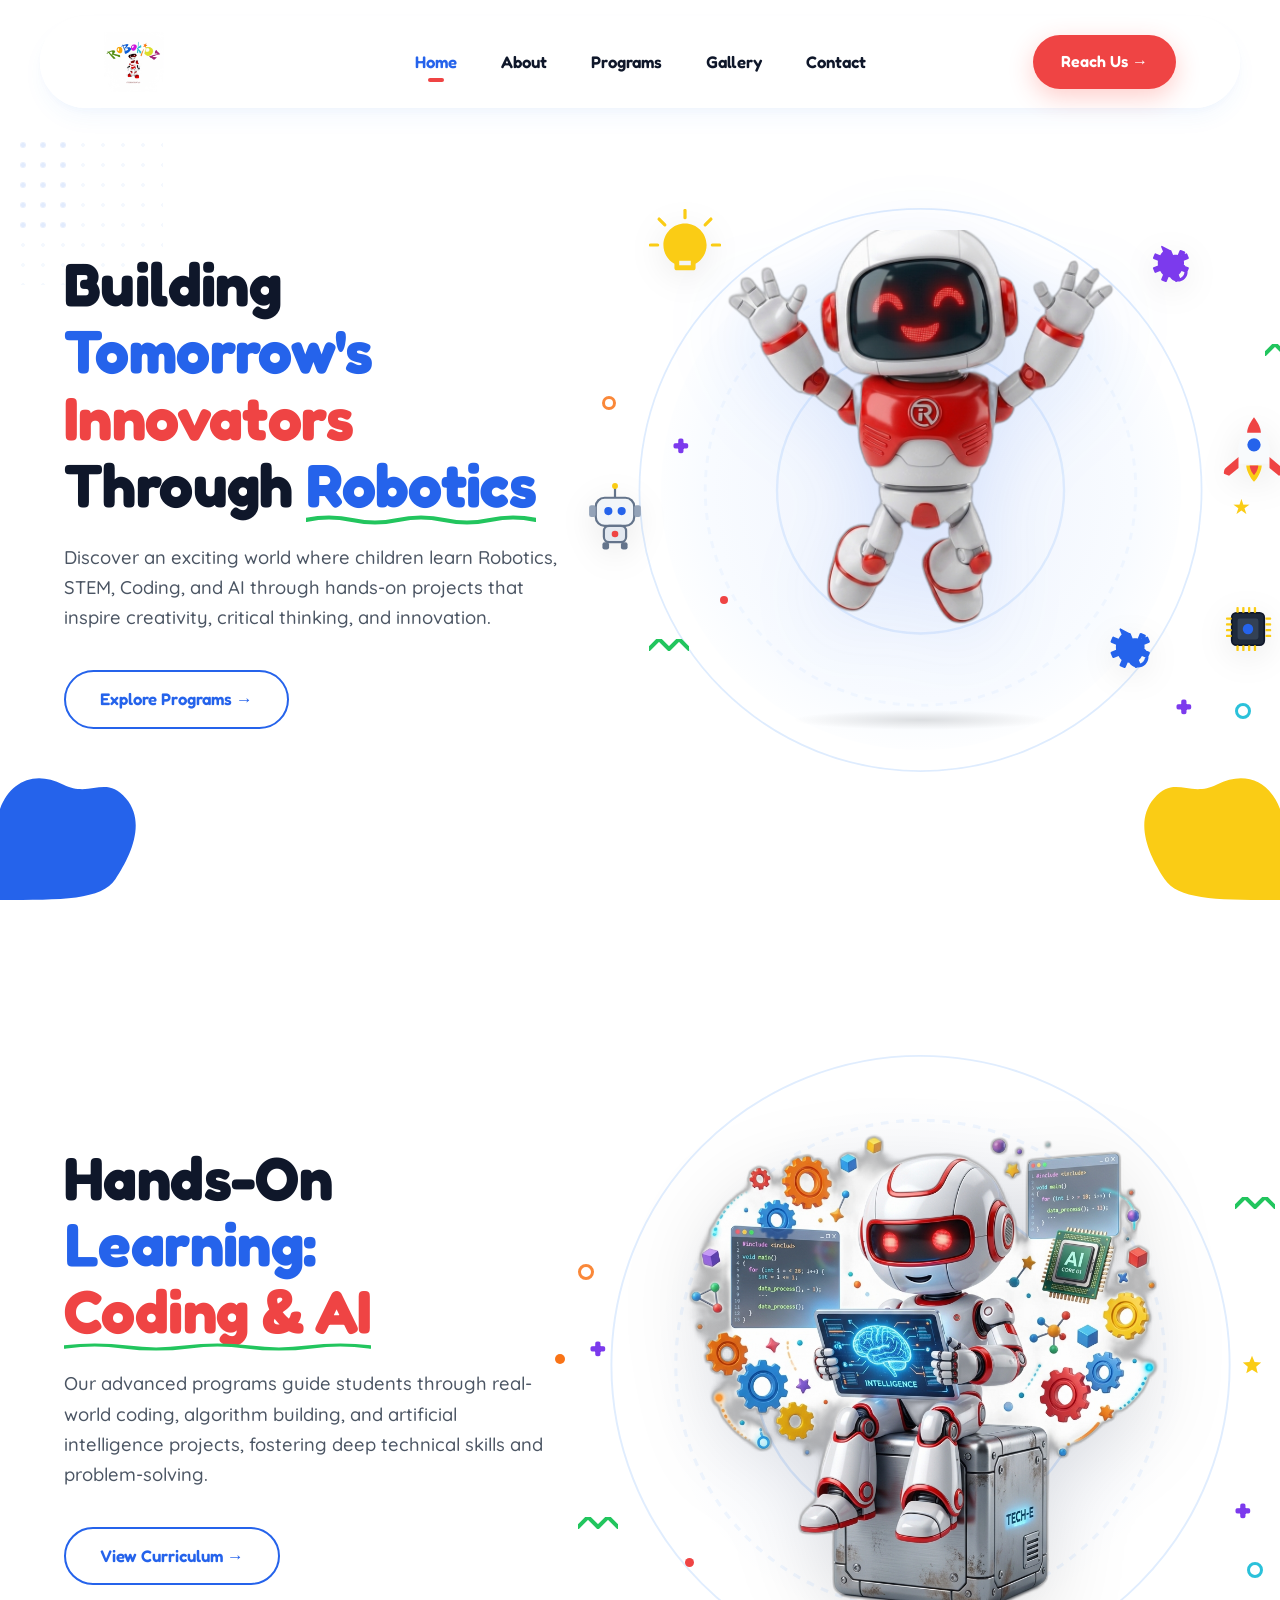
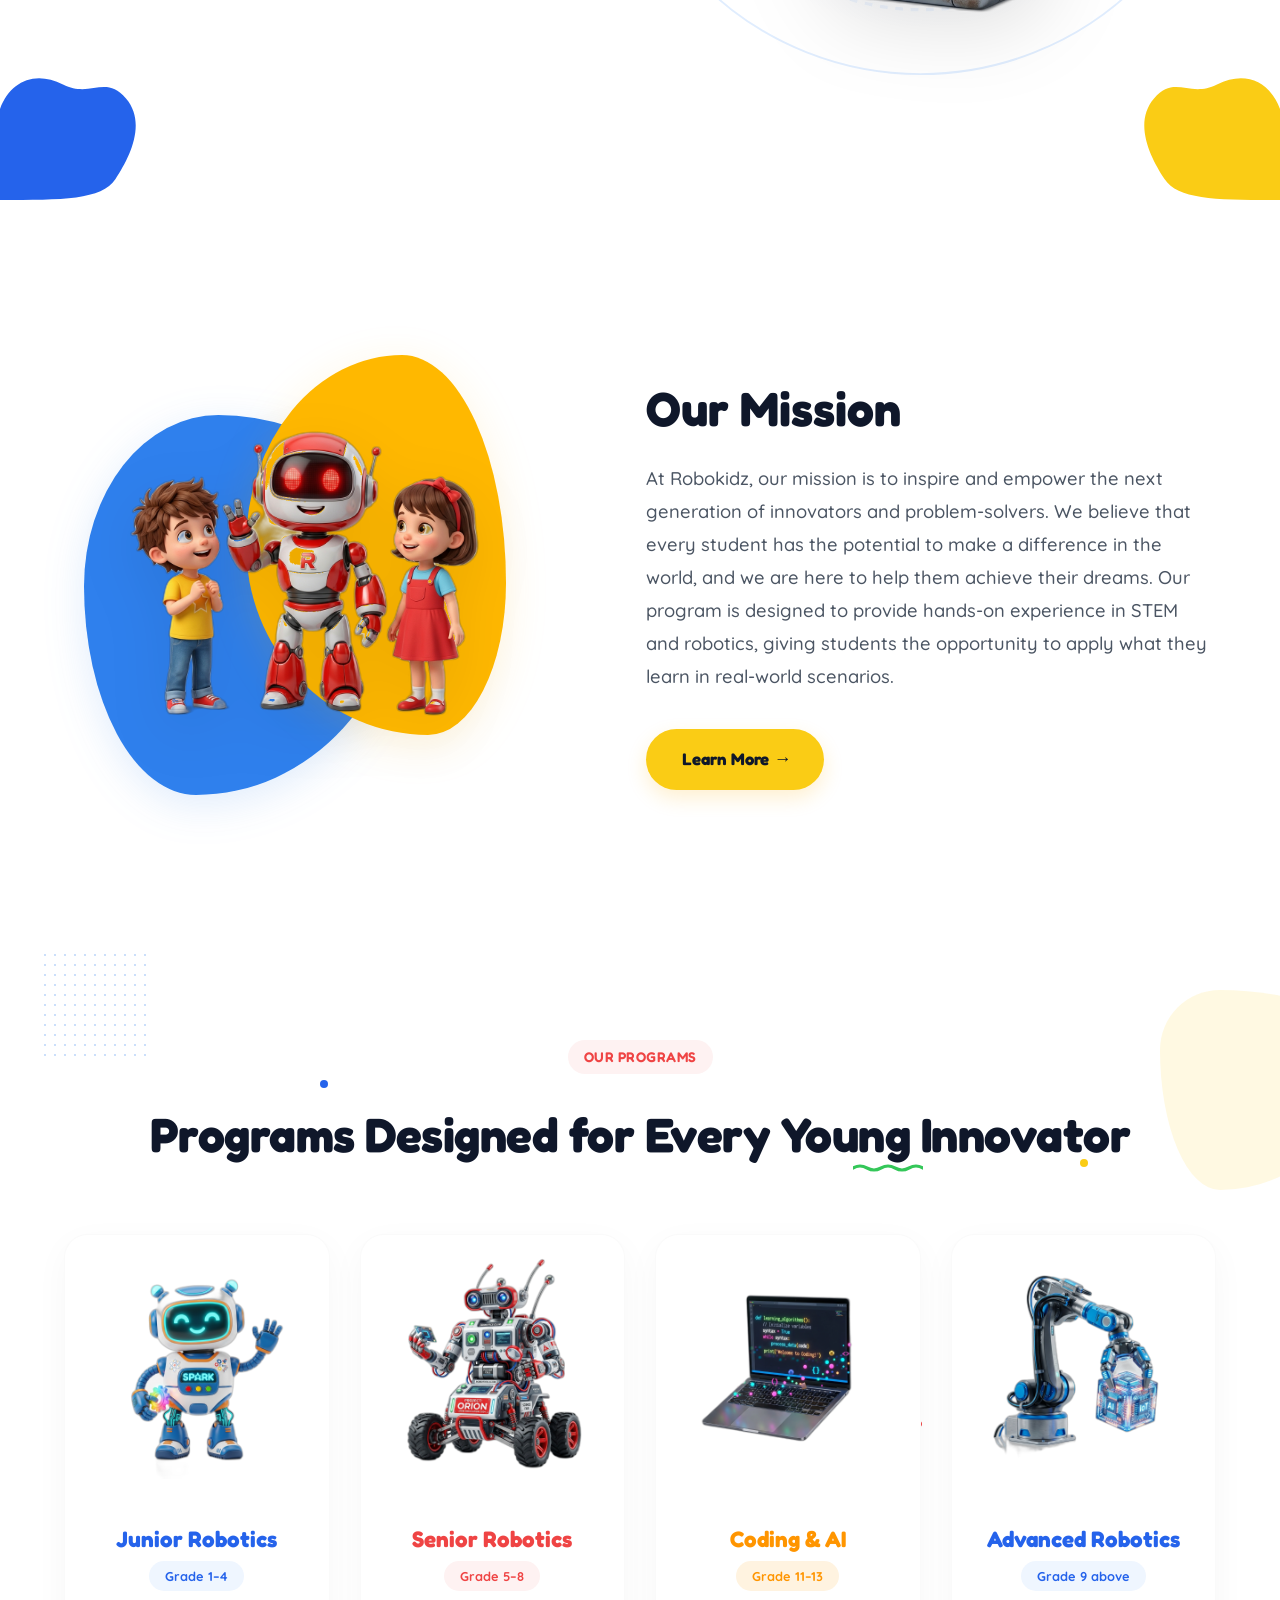
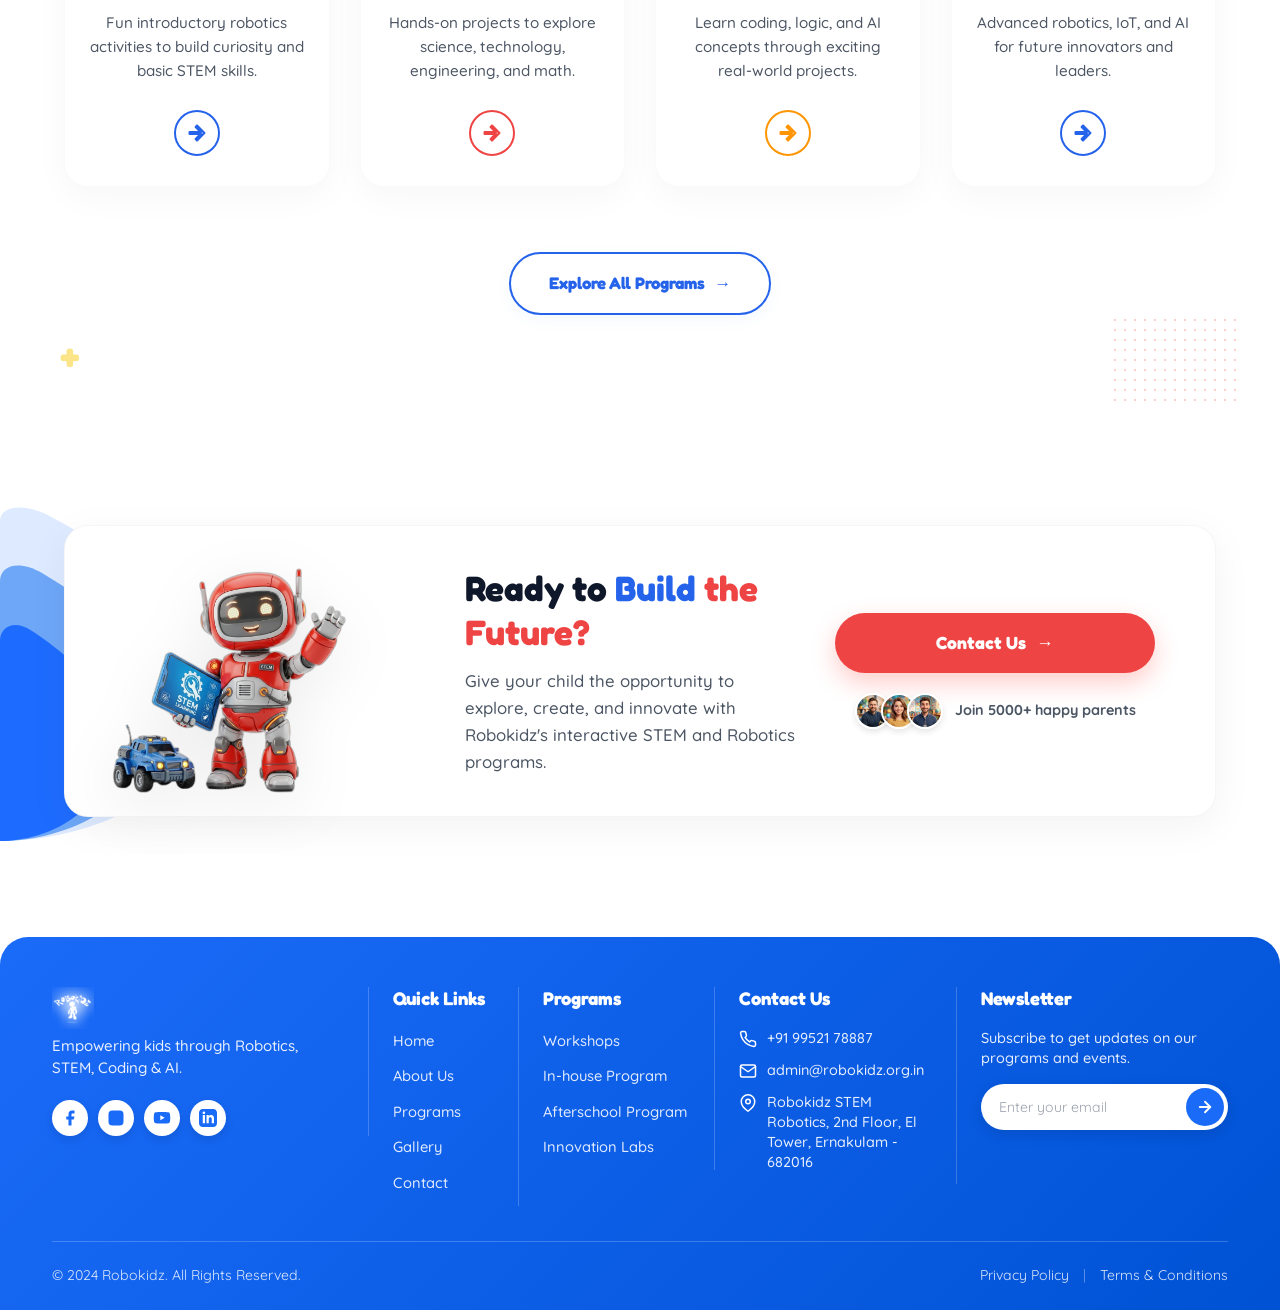
==== commit 3f52d5b6: "initial commit" ====
--- a/index.html
+++ b/index.html
@@ -1,26 +1,32 @@
 <!DOCTYPE html>
 <html lang="en">
+
 <head>
     <meta charset="UTF-8">
     <meta name="viewport" content="width=device-width, initial-scale=1.0">
     <title>RoboKidz | STEM & Robotics Education for Kids</title>
-    <meta name="description" content="Empower children ages 6-16 with tomorrow's future-ready skills today. Join RoboKidz for premium, hands-on robotics, coding, AI, and electronics programs.">
-    <link rel="icon" type="image/svg+xml" href="data:image/svg+xml,<svg xmlns='http://www.w3.org/2000/svg' viewBox='0 0 100 100'><rect width='100' height='100' rx='20' fill='%232F80ED'/><circle cx='50' cy='50' r='20' fill='white'/></svg>">
+    <meta name="description"
+        content="Empower children ages 6-16 with tomorrow's future-ready skills today. Join RoboKidz for premium, hands-on robotics, coding, AI, and electronics programs.">
+    <link rel="icon" type="image/svg+xml"
+        href="data:image/svg+xml,<svg xmlns='http://www.w3.org/2000/svg' viewBox='0 0 100 100'><rect width='100' height='100' rx='20' fill='%232F80ED'/><circle cx='50' cy='50' r='20' fill='white'/></svg>">
     <!-- Main Stylesheet -->
     <link rel="stylesheet" href="css/style.css?v=1.4">
     <link rel="stylesheet" href="css/mobile.css?v=1.0">
 </head>
+
 <body>
 
     <!-- Floating Background Elements -->
     <svg class="decoration-shape decoration-gear-blue" viewBox="0 0 100 100">
-        <path d="M50 35c-8.3 0-15 6.7-15 15s6.7 15 15 15 15-6.7 15-15-6.7-15-15-15zm0 25c-5.5 0-10-4.5-10-10s4.5-10 10-10 10 4.5 10 10-4.5 10-10 10zm8.3-33l2.9-6.9c.3-.8-.1-1.7-.9-2l-5.8-2.4c-.8-.3-1.7.1-2 .9l-2.9 6.9c-2.4-.4-4.8-.4-7.2 0l-2.9-6.9c-.3-.8-1.2-1.2-2-.9L24.6 9c-.8.3-1.2 1.2-.9 2l2.9 6.9c-1.8 1.6-3.3 3.6-4.4 5.9l-6.9-2.9c-.8-.3-1.7.1-2 .9l-2.4 5.8c-.3.8.1 1.7.9 2l6.9 2.9c-.4 2.4-.4 4.8 0 7.2l-6.9 2.9c-.8.3-1.2 1.2-.9 2l2.4 5.8c.3.8 1.2 1.2 2 .9l6.9-2.9c1.1 2.3 2.6 4.3 4.4 5.9l-2.9 6.9c-.3.8.1 1.7.9 2l5.8 2.4c.8.3 1.7-.1 2-.9l2.9-6.9c2.4.4 4.8.4 7.2 0l2.9 6.9c.3.8 1.2 1.2 2 .9l5.8-2.4c.8-.3 1.2-1.2.9-2l-2.9-6.9c1.8-1.6 3.3-3.6 4.4-5.9l6.9 2.9c.8.3 1.7-.1 2-.9l2.4-5.8c.3-.8-.1-1.7-.9-2l-6.9-2.9c.4-2.4.4-4.8 0-7.2l6.9-2.9c.8-.3 1.2-1.2.9-2l-2.4-5.8c-.3-.8-1.2-1.2-2-.9l-6.9 2.9c-1.1-2.3-2.6-4.3-4.4-5.9z"/>
+        <path
+            d="M50 35c-8.3 0-15 6.7-15 15s6.7 15 15 15 15-6.7 15-15-6.7-15-15-15zm0 25c-5.5 0-10-4.5-10-10s4.5-10 10-10 10 4.5 10 10-4.5 10-10 10zm8.3-33l2.9-6.9c.3-.8-.1-1.7-.9-2l-5.8-2.4c-.8-.3-1.7.1-2 .9l-2.9 6.9c-2.4-.4-4.8-.4-7.2 0l-2.9-6.9c-.3-.8-1.2-1.2-2-.9L24.6 9c-.8.3-1.2 1.2-.9 2l2.9 6.9c-1.8 1.6-3.3 3.6-4.4 5.9l-6.9-2.9c-.8-.3-1.7.1-2 .9l-2.4 5.8c-.3.8.1 1.7.9 2l6.9 2.9c-.4 2.4-.4 4.8 0 7.2l-6.9 2.9c-.8.3-1.2 1.2-.9 2l2.4 5.8c.3.8 1.2 1.2 2 .9l6.9-2.9c1.1 2.3 2.6 4.3 4.4 5.9l-2.9 6.9c-.3.8.1 1.7.9 2l5.8 2.4c.8.3 1.7-.1 2-.9l2.9-6.9c2.4.4 4.8.4 7.2 0l2.9 6.9c.3.8 1.2 1.2 2 .9l5.8-2.4c.8-.3 1.2-1.2.9-2l-2.9-6.9c1.8-1.6 3.3-3.6 4.4-5.9l6.9 2.9c.8.3 1.7-.1 2-.9l2.4-5.8c.3-.8-.1-1.7-.9-2l-6.9-2.9c.4-2.4.4-4.8 0-7.2l6.9-2.9c.8-.3 1.2-1.2.9-2l-2.4-5.8c-.3-.8-1.2-1.2-2-.9l-6.9 2.9c-1.1-2.3-2.6-4.3-4.4-5.9z" />
     </svg>
     <svg class="decoration-shape decoration-gear-yellow" viewBox="0 0 100 100">
-        <path d="M50 35c-8.3 0-15 6.7-15 15s6.7 15 15 15 15-6.7 15-15-6.7-15-15-15zm0 25c-5.5 0-10-4.5-10-10s4.5-10 10-10 10 4.5 10 10-4.5 10-10 10zm8.3-33l2.9-6.9c.3-.8-.1-1.7-.9-2l-5.8-2.4c-.8-.3-1.7.1-2 .9l-2.9 6.9c-2.4-.4-4.8-.4-7.2 0l-2.9-6.9c-.3-.8-1.2-1.2-2-.9L24.6 9c-.8.3-1.2 1.2-.9 2l2.9 6.9c-1.8 1.6-3.3 3.6-4.4 5.9l-6.9-2.9c-.8-.3-1.7.1-2 .9l-2.4 5.8c-.3.8.1 1.7.9 2l6.9 2.9c-.4 2.4-.4 4.8 0 7.2l-6.9 2.9c-.8.3-1.2 1.2-.9 2l2.4 5.8c.3.8 1.2 1.2 2 .9l6.9-2.9c1.1 2.3 2.6 4.3 4.4 5.9l-2.9 6.9c-.3.8.1 1.7.9 2l5.8 2.4c.8.3 1.7-.1 2-.9l2.9-6.9c2.4.4 4.8.4 7.2 0l2.9 6.9c.3.8 1.2 1.2 2 .9l5.8-2.4c.8-.3 1.2-1.2.9-2l-2.9-6.9c1.8-1.6 3.3-3.6 4.4-5.9l6.9 2.9c.8.3 1.7-.1 2-.9l2.4-5.8c.3-.8-.1-1.7-.9-2l-6.9-2.9c.4-2.4.4-4.8 0-7.2l6.9-2.9c.8-.3 1.2-1.2.9-2l-2.4-5.8c-.3-.8-1.2-1.2-2-.9l-6.9 2.9c-1.1-2.3-2.6-4.3-4.4-5.9z"/>
+        <path
+            d="M50 35c-8.3 0-15 6.7-15 15s6.7 15 15 15 15-6.7 15-15-6.7-15-15-15zm0 25c-5.5 0-10-4.5-10-10s4.5-10 10-10 10 4.5 10 10-4.5 10-10 10zm8.3-33l2.9-6.9c.3-.8-.1-1.7-.9-2l-5.8-2.4c-.8-.3-1.7.1-2 .9l-2.9 6.9c-2.4-.4-4.8-.4-7.2 0l-2.9-6.9c-.3-.8-1.2-1.2-2-.9L24.6 9c-.8.3-1.2 1.2-.9 2l2.9 6.9c-1.8 1.6-3.3 3.6-4.4 5.9l-6.9-2.9c-.8-.3-1.7.1-2 .9l-2.4 5.8c-.3.8.1 1.7.9 2l6.9 2.9c-.4 2.4-.4 4.8 0 7.2l-6.9 2.9c-.8.3-1.2 1.2-.9 2l2.4 5.8c.3.8 1.2 1.2 2 .9l6.9-2.9c1.1 2.3 2.6 4.3 4.4 5.9l-2.9 6.9c-.3.8.1 1.7.9 2l5.8 2.4c.8.3 1.7-.1 2-.9l2.9-6.9c2.4.4 4.8.4 7.2 0l2.9 6.9c.3.8 1.2 1.2 2 .9l5.8-2.4c.8-.3 1.2-1.2.9-2l-2.9-6.9c1.8-1.6 3.3-3.6 4.4-5.9l6.9 2.9c.8.3 1.7-.1 2-.9l2.4-5.8c.3-.8-.1-1.7-.9-2l-6.9-2.9c.4-2.4.4-4.8 0-7.2l6.9-2.9c.8-.3 1.2-1.2.9-2l-2.4-5.8c-.3-.8-1.2-1.2-2-.9l-6.9 2.9c-1.1-2.3-2.6-4.3-4.4-5.9z" />
     </svg>
     <svg class="decoration-shape decoration-star-red" viewBox="0 0 24 24">
-        <path d="M12 2l3.09 6.26L22 9.27l-5 4.87 1.18 6.88L12 17.77l-6.18 3.25L7 14.14 2 9.27l6.91-1.01L12 2z"/>
+        <path d="M12 2l3.09 6.26L22 9.27l-5 4.87 1.18 6.88L12 17.77l-6.18 3.25L7 14.14 2 9.27l6.91-1.01L12 2z" />
     </svg>
     <div class="decoration-shape decoration-circle-blue"></div>
     <div class="decoration-shape decoration-dots" style="bottom: 5%; left: 3%;"></div>
@@ -31,23 +37,23 @@
             <a href="index.html" class="logo">
                 <img src="assets/logo.avif" alt="RoboKidz Logo">
             </a>
-            
+
             <button class="mobile-toggle" aria-label="Toggle Navigation">
                 <span></span>
                 <span></span>
                 <span></span>
             </button>
-            
+
             <ul class="nav-menu">
                 <li><a href="index.html" class="nav-link active">Home</a></li>
                 <li><a href="about.html" class="nav-link">About</a></li>
                 <li><a href="programs.html" class="nav-link">Programs</a></li>
                 <li><a href="gallery.html" class="nav-link">Gallery</a></li>
                 <li><a href="contact.html" class="nav-link">Contact</a></li>
-                <li class="nav-btn-mobile"><a href="contact.html" class="btn btn-red">Enroll Now &rarr;</a></li>
+                <li class="nav-btn-mobile"><a href="contact.html" class="btn btn-red">Reach Us &rarr;</a></li>
             </ul>
-            
-            <a href="contact.html" class="btn btn-red header-btn">Enroll Now &rarr;</a>
+
+            <a href="contact.html" class="btn btn-red header-btn">Reach Us &rarr;</a>
         </div>
     </header>
 
@@ -56,32 +62,36 @@
         <!-- Floating details blobs -->
         <div class="decoration-dots hero-dots-left">
             <svg width="60" height="120" viewBox="0 0 60 120">
-                <circle cx="10" cy="10" r="3" fill="rgba(37, 99, 235, 0.2)"/>
-                <circle cx="30" cy="10" r="3" fill="rgba(37, 99, 235, 0.2)"/>
-                <circle cx="50" cy="10" r="3" fill="rgba(37, 99, 235, 0.2)"/>
-                <circle cx="10" cy="30" r="3" fill="rgba(37, 99, 235, 0.2)"/>
-                <circle cx="30" cy="30" r="3" fill="rgba(37, 99, 235, 0.2)"/>
-                <circle cx="50" cy="30" r="3" fill="rgba(37, 99, 235, 0.2)"/>
-                <circle cx="10" cy="50" r="3" fill="rgba(37, 99, 235, 0.2)"/>
-                <circle cx="30" cy="50" r="3" fill="rgba(37, 99, 235, 0.2)"/>
-                <circle cx="50" cy="50" r="3" fill="rgba(37, 99, 235, 0.2)"/>
-                <circle cx="10" cy="70" r="3" fill="rgba(37, 99, 235, 0.2)"/>
-                <circle cx="30" cy="70" r="3" fill="rgba(37, 99, 235, 0.2)"/>
-                <circle cx="50" cy="70" r="3" fill="rgba(37, 99, 235, 0.2)"/>
-                <circle cx="10" cy="90" r="3" fill="rgba(37, 99, 235, 0.2)"/>
-                <circle cx="30" cy="90" r="3" fill="rgba(37, 99, 235, 0.2)"/>
-                <circle cx="50" cy="90" r="3" fill="rgba(37, 99, 235, 0.2)"/>
+                <circle cx="10" cy="10" r="3" fill="rgba(37, 99, 235, 0.2)" />
+                <circle cx="30" cy="10" r="3" fill="rgba(37, 99, 235, 0.2)" />
+                <circle cx="50" cy="10" r="3" fill="rgba(37, 99, 235, 0.2)" />
+                <circle cx="10" cy="30" r="3" fill="rgba(37, 99, 235, 0.2)" />
+                <circle cx="30" cy="30" r="3" fill="rgba(37, 99, 235, 0.2)" />
+                <circle cx="50" cy="30" r="3" fill="rgba(37, 99, 235, 0.2)" />
+                <circle cx="10" cy="50" r="3" fill="rgba(37, 99, 235, 0.2)" />
+                <circle cx="30" cy="50" r="3" fill="rgba(37, 99, 235, 0.2)" />
+                <circle cx="50" cy="50" r="3" fill="rgba(37, 99, 235, 0.2)" />
+                <circle cx="10" cy="70" r="3" fill="rgba(37, 99, 235, 0.2)" />
+                <circle cx="30" cy="70" r="3" fill="rgba(37, 99, 235, 0.2)" />
+                <circle cx="50" cy="70" r="3" fill="rgba(37, 99, 235, 0.2)" />
+                <circle cx="10" cy="90" r="3" fill="rgba(37, 99, 235, 0.2)" />
+                <circle cx="30" cy="90" r="3" fill="rgba(37, 99, 235, 0.2)" />
+                <circle cx="50" cy="90" r="3" fill="rgba(37, 99, 235, 0.2)" />
             </svg>
         </div>
         <!-- Solid curved decorative organic blobs hugging bottom corners -->
         <div class="hero-corner-blob-left">
             <svg viewBox="0 0 200 200" xmlns="http://www.w3.org/2000/svg" style="width: 100%; height: 100%;">
-                <path d="M 0,200 L 0,70 C 15,30 50,15 90,35 C 130,55 150,20 180,55 C 210,90 185,140 165,170 C 145,200 90,200 0,200 Z" fill="#2563EB"/>
+                <path
+                    d="M 0,200 L 0,70 C 15,30 50,15 90,35 C 130,55 150,20 180,55 C 210,90 185,140 165,170 C 145,200 90,200 0,200 Z"
+                    fill="#2563EB" />
             </svg>
         </div>
         <div class="hero-corner-blob-right">
             <svg viewBox="0 0 200 200" xmlns="http://www.w3.org/2000/svg" style="width: 100%; height: 100%;">
-                <path d="M 200,200 L 200,70 C 185,30 150,15 110,35 C 70,55 50,20 20,55 C -10,90 15,140 35,170 C 55,200 110,200 200,200 Z" fill="#FACC15"/>
+                <path
+                    d="M 200,200 L 200,70 C 185,30 150,15 110,35 C 70,55 50,20 20,55 C -10,90 15,140 35,170 C 55,200 110,200 200,200 Z"
+                    fill="#FACC15" />
             </svg>
         </div>
 
@@ -93,128 +103,163 @@
                     <span class="text-red">Innovators</span> <br>
                     <span class="subtitle-ref">Through <span class="text-blue-wavy">Robotics</span></span>
                 </h1>
-                <p>Discover an exciting world where children learn Robotics, STEM, Coding, and AI through hands-on projects that inspire creativity, critical thinking, and innovation.</p>
+                <p>Discover an exciting world where children learn Robotics, STEM, Coding, and AI through hands-on
+                    projects that inspire creativity, critical thinking, and innovation.</p>
                 <div class="hero-buttons">
                     <a href="programs.html" class="btn btn-explore-ref">Explore Programs &rarr;</a>
                 </div>
             </div>
-            
+
             <div class="hero-illustration">
                 <!-- Concentric circular outline background -->
-                <svg class="hero-bg-rings" viewBox="0 0 500 500" style="position: absolute; width: 115%; height: 115%; z-index: 1; pointer-events: none; opacity: 0.9;">
-                    <circle cx="250" cy="250" r="120" fill="none" stroke="#DBEAFE" stroke-width="2"/>
-                    <circle cx="250" cy="250" r="180" fill="none" stroke="#EFF6FF" stroke-width="2.5" stroke-dasharray="6 6"/>
-                    <circle cx="250" cy="250" r="235" fill="none" stroke="#DBEAFE" stroke-width="1.5"/>
+                <svg class="hero-bg-rings" viewBox="0 0 500 500"
+                    style="position: absolute; width: 115%; height: 115%; z-index: 1; pointer-events: none; opacity: 0.9;">
+                    <circle cx="250" cy="250" r="120" fill="none" stroke="#DBEAFE" stroke-width="2" />
+                    <circle cx="250" cy="250" r="180" fill="none" stroke="#EFF6FF" stroke-width="2.5"
+                        stroke-dasharray="6 6" />
+                    <circle cx="250" cy="250" r="235" fill="none" stroke="#DBEAFE" stroke-width="1.5" />
                 </svg>
                 <div class="hero-illustration-bg-ref"></div>
-                
+
                 <!-- Mascot Robot waving and pointing -->
-                <img class="floating-robot" src="assets/hero-robot-red-white.png" alt="3D Red and White Robot Mascot Waving and Pointing" style="width: 100%; max-width: 480px; z-index: 5; position: relative;">
+                <img class="floating-robot" src="assets/hero-robot-red-white.png"
+                    alt="3D Red and White Robot Mascot Waving and Pointing"
+                    style="width: 100%; max-width: 480px; z-index: 5; position: relative;">
                 <div class="robot-floor-shadow"></div>
-                
+
                 <!-- Floating Elements SVGs -->
                 <!-- 1. Yellow Lightbulb (top-left) -->
                 <div class="floating-item float-bulb" style="top: -4%; left: 4%; z-index: 6;">
                     <svg viewBox="0 0 100 100" style="width: 72px; height: 72px;">
-                        <circle cx="50" cy="50" r="18" fill="#FEF08A"/>
-                        <path d="M50 20c-16.5 0-30 13.5-30 30 0 11.2 6.1 20.9 15.3 26.1V82c0 1.8 1.4 3.2 3.2 3.2h23c1.8 0 3.2-1.4 3.2-3.2v-5.9C73.9 70.9 80 61.2 80 50c0-16.5-13.5-30-30-30zm-8 58v-6h16v6H42z" fill="#FACC15"/>
-                        <line x1="50" y1="12" x2="50" y2="2" stroke="#FACC15" stroke-width="4.5" stroke-linecap="round"/>
-                        <line x1="22" y1="22" x2="14" y2="14" stroke="#FACC15" stroke-width="4.5" stroke-linecap="round"/>
-                        <line x1="78" y1="22" x2="86" y2="14" stroke="#FACC15" stroke-width="4.5" stroke-linecap="round"/>
-                        <line x1="12" y1="50" x2="2" y2="50" stroke="#FACC15" stroke-width="4.5" stroke-linecap="round"/>
-                        <line x1="88" y1="50" x2="98" y2="50" stroke="#FACC15" stroke-width="4.5" stroke-linecap="round"/>
+                        <circle cx="50" cy="50" r="18" fill="#FEF08A" />
+                        <path
+                            d="M50 20c-16.5 0-30 13.5-30 30 0 11.2 6.1 20.9 15.3 26.1V82c0 1.8 1.4 3.2 3.2 3.2h23c1.8 0 3.2-1.4 3.2-3.2v-5.9C73.9 70.9 80 61.2 80 50c0-16.5-13.5-30-30-30zm-8 58v-6h16v6H42z"
+                            fill="#FACC15" />
+                        <line x1="50" y1="12" x2="50" y2="2" stroke="#FACC15" stroke-width="4.5"
+                            stroke-linecap="round" />
+                        <line x1="22" y1="22" x2="14" y2="14" stroke="#FACC15" stroke-width="4.5"
+                            stroke-linecap="round" />
+                        <line x1="78" y1="22" x2="86" y2="14" stroke="#FACC15" stroke-width="4.5"
+                            stroke-linecap="round" />
+                        <line x1="12" y1="50" x2="2" y2="50" stroke="#FACC15" stroke-width="4.5"
+                            stroke-linecap="round" />
+                        <line x1="88" y1="50" x2="98" y2="50" stroke="#FACC15" stroke-width="4.5"
+                            stroke-linecap="round" />
                     </svg>
                 </div>
 
                 <!-- 2. Small Helper Robot (mid-left) -->
                 <div class="floating-item float-helper-robot" style="top: 48%; left: -8%; z-index: 6;">
                     <svg viewBox="0 0 100 100" style="width: 74px; height: 74px;">
-                        <rect x="24" y="24" width="52" height="38" rx="12" fill="#F1F5F9" stroke="#64748B" stroke-width="3"/>
-                        <circle cx="41" cy="42" r="5.5" fill="#2563EB"/>
-                        <circle cx="59" cy="42" r="5.5" fill="#2563EB"/>
-                        <rect x="35" y="62" width="30" height="22" rx="7" fill="#E2E8F0" stroke="#64748B" stroke-width="3"/>
-                        <circle cx="50" cy="73" r="4.5" fill="#EF4444"/>
-                        <line x1="50" y1="24" x2="50" y2="10" stroke="#64748B" stroke-width="3"/>
-                        <circle cx="50" cy="8" r="4" fill="#FACC15"/>
-                        <rect x="15" y="34" width="9" height="16" rx="3" fill="#94A3B8"/>
-                        <rect x="76" y="34" width="9" height="16" rx="3" fill="#94A3B8"/>
-                        <rect x="33" y="84" width="9" height="10" rx="3" fill="#64748B"/>
-                        <rect x="58" y="84" width="9" height="10" rx="3" fill="#64748B"/>
+                        <rect x="24" y="24" width="52" height="38" rx="12" fill="#F1F5F9" stroke="#64748B"
+                            stroke-width="3" />
+                        <circle cx="41" cy="42" r="5.5" fill="#2563EB" />
+                        <circle cx="59" cy="42" r="5.5" fill="#2563EB" />
+                        <rect x="35" y="62" width="30" height="22" rx="7" fill="#E2E8F0" stroke="#64748B"
+                            stroke-width="3" />
+                        <circle cx="50" cy="73" r="4.5" fill="#EF4444" />
+                        <line x1="50" y1="24" x2="50" y2="10" stroke="#64748B" stroke-width="3" />
+                        <circle cx="50" cy="8" r="4" fill="#FACC15" />
+                        <rect x="15" y="34" width="9" height="16" rx="3" fill="#94A3B8" />
+                        <rect x="76" y="34" width="9" height="16" rx="3" fill="#94A3B8" />
+                        <rect x="33" y="84" width="9" height="10" rx="3" fill="#64748B" />
+                        <rect x="58" y="84" width="9" height="10" rx="3" fill="#64748B" />
                     </svg>
                 </div>
 
                 <!-- 3. Purple Gear (top-right) -->
                 <div class="floating-item float-gear-purple" style="top: 2%; right: 2%; z-index: 6;">
                     <svg viewBox="0 0 100 100" style="width: 64px; height: 64px; fill: #7C3AED;">
-                        <path d="M50 35c-8.3 0-15 6.7-15 15s6.7 15 15 15 15-6.7 15-15-6.7-15-15-15zm0 25c-5.5 0-10-4.5-10-10s4.5-10 10-10 10 4.5 10 10-4.5 10-10 10zm8.3-33l2.9-6.9c.3-.8-.1-1.7-.9-2l-5.8-2.4c-.8-.3-1.7.1-2 .9l-2.9 6.9c-2.4-.4-4.8-.4-7.2 0l-2.9-6.9c-.3-.8-1.2-1.2-2-.9L24.6 9c-.8.3-1.2 1.2-.9 2l2.9 6.9c-1.8 1.6-3.3 3.6-4.4 5.9l-6.9-2.9c-.8-.3-1.7.1-2 .9l-2.4 5.8c-.3.8.1 1.7.9 2l6.9 2.9c-.4 2.4-.4 4.8 0 7.2l-6.9 2.9c-.8.3-1.2 1.2-.9 2l2.4 5.8c.3.8 1.2 1.2 2 .9l6.9-2.9c1.1 2.3 2.6 4.3 4.4 5.9l-2.9 6.9c-.3.8.1 1.7.9 2l5.8 2.4c.8.3 1.7-.1 2-.9l2.9-6.9c2.4.4 4.8.4 7.2 0l2.9 6.9c.3.8 1.2 1.2 2 .9l5.8-2.4c.8-.3 1.2-1.2.9-2l-2.9-6.9c1.8-1.6 3.3-3.6 4.4-5.9l6.9 2.9c.8.3 1.7-.1 2-.9l2.4-5.8c.3-.8-.1-1.7-.9-2l-6.9-2.9c.4-2.4.4-4.8 0-7.2l6.9-2.9c.8-.3 1.2-1.2.9-2l-2.4-5.8c-.3-.8-1.2-1.2-2-.9l-6.9 2.9c-1.1-2.3-2.6-4.3-4.4-5.9z"/>
+                        <path
+                            d="M50 35c-8.3 0-15 6.7-15 15s6.7 15 15 15 15-6.7 15-15-6.7-15-15-15zm0 25c-5.5 0-10-4.5-10-10s4.5-10 10-10 10 4.5 10 10-4.5 10-10 10zm8.3-33l2.9-6.9c.3-.8-.1-1.7-.9-2l-5.8-2.4c-.8-.3-1.7.1-2 .9l-2.9 6.9c-2.4-.4-4.8-.4-7.2 0l-2.9-6.9c-.3-.8-1.2-1.2-2-.9L24.6 9c-.8.3-1.2 1.2-.9 2l2.9 6.9c-1.8 1.6-3.3 3.6-4.4 5.9l-6.9-2.9c-.8-.3-1.7.1-2 .9l-2.4 5.8c-.3.8.1 1.7.9 2l6.9 2.9c-.4 2.4-.4 4.8 0 7.2l-6.9 2.9c-.8.3-1.2 1.2-.9 2l2.4 5.8c.3.8 1.2 1.2 2 .9l6.9-2.9c1.1 2.3 2.6 4.3 4.4 5.9l-2.9 6.9c-.3.8.1 1.7.9 2l5.8 2.4c.8.3 1.7-.1 2-.9l2.9-6.9c2.4.4 4.8.4 7.2 0l2.9 6.9c.3.8 1.2 1.2 2 .9l5.8-2.4c.8-.3 1.2-1.2.9-2l-2.9-6.9c1.8-1.6 3.3-3.6 4.4-5.9l6.9 2.9c.8.3 1.7-.1 2-.9l2.4-5.8c.3-.8-.1-1.7-.9-2l-6.9-2.9c.4-2.4.4-4.8 0-7.2l6.9-2.9c.8-.3 1.2-1.2.9-2l-2.4-5.8c-.3-.8-1.2-1.2-2-.9l-6.9 2.9c-1.1-2.3-2.6-4.3-4.4-5.9z" />
                     </svg>
                 </div>
 
                 <!-- 4. Rocket (mid-right) -->
                 <div class="floating-item float-rocket" style="top: 34%; right: -13%; z-index: 6;">
                     <svg viewBox="0 0 100 100" style="width: 86px; height: 86px;">
-                        <path d="M50 12c0 0 18 18 18 38v16H32V50c0-20 18-38 18-38zm0 54c4.4 0 8 3.6 8 8 0 4.4-3.6 8-8 8s-8-3.6-8-8c0-4.4 3.6-8 8-8z" fill="#F8FAFC"/>
-                        <path d="M50 12c5.3 7 8 13.6 8 18H42c0-4.4 2.7-11 8-18z" fill="#EF4444"/>
-                        <path d="M32 58l-15 13c-2 2-2 4.4-2 6.6l6 2.2 11-8.8V58z" fill="#EF4444"/>
-                        <path d="M68 58l15 13c2 2 2 4.4 2 6.6l-6 2.2-11-8.8V58z" fill="#EF4444"/>
-                        <circle cx="50" cy="44" r="9" fill="#2563EB" stroke="#F8FAFC" stroke-width="2.5"/>
-                        <path d="M41 68c0 5 4.5 15 9 19 4.5-4 9-14 9-19H41z" fill="#FACC15"/>
-                        <path d="M45 68c0 3 2.5 9 5 11 2.5-2 5-8 5-11H45z" fill="#EF4444"/>
+                        <path
+                            d="M50 12c0 0 18 18 18 38v16H32V50c0-20 18-38 18-38zm0 54c4.4 0 8 3.6 8 8 0 4.4-3.6 8-8 8s-8-3.6-8-8c0-4.4 3.6-8 8-8z"
+                            fill="#F8FAFC" />
+                        <path d="M50 12c5.3 7 8 13.6 8 18H42c0-4.4 2.7-11 8-18z" fill="#EF4444" />
+                        <path d="M32 58l-15 13c-2 2-2 4.4-2 6.6l6 2.2 11-8.8V58z" fill="#EF4444" />
+                        <path d="M68 58l15 13c2 2 2 4.4 2 6.6l-6 2.2-11-8.8V58z" fill="#EF4444" />
+                        <circle cx="50" cy="44" r="9" fill="#2563EB" stroke="#F8FAFC" stroke-width="2.5" />
+                        <path d="M41 68c0 5 4.5 15 9 19 4.5-4 9-14 9-19H41z" fill="#FACC15" />
+                        <path d="M45 68c0 3 2.5 9 5 11 2.5-2 5-8 5-11H45z" fill="#EF4444" />
                     </svg>
                 </div>
 
                 <!-- 5. Blue 3D Gear (bottom-right) -->
                 <div class="floating-item float-gear-blue-ref" style="bottom: 12%; right: 8%; z-index: 6;">
                     <svg viewBox="0 0 100 100" style="width: 70px; height: 70px; fill: #2563EB;">
-                        <path d="M50 35c-8.3 0-15 6.7-15 15s6.7 15 15 15 15-6.7 15-15-6.7-15-15-15zm0 25c-5.5 0-10-4.5-10-10s4.5-10 10-10 10 4.5 10 10-4.5 10-10 10zm8.3-33l2.9-6.9c.3-.8-.1-1.7-.9-2l-5.8-2.4c-.8-.3-1.7.1-2 .9l-2.9 6.9c-2.4-.4-4.8-.4-7.2 0l-2.9-6.9c-.3-.8-1.2-1.2-2-.9L24.6 9c-.8.3-1.2 1.2-.9 2l2.9 6.9c-1.8 1.6-3.3 3.6-4.4 5.9l-6.9-2.9c-.8-.3-1.7.1-2 .9l-2.4 5.8c-.3.8.1 1.7.9 2l6.9 2.9c-.4 2.4-.4 4.8 0 7.2l-6.9 2.9c-.8.3-1.2 1.2-.9 2l2.4 5.8c.3.8 1.2 1.2 2 .9l6.9-2.9c1.1 2.3 2.6 4.3 4.4 5.9l-2.9 6.9c-.3.8.1 1.7.9 2l5.8 2.4c.8.3 1.7-.1 2-.9l2.9-6.9c2.4.4 4.8.4 7.2 0l2.9 6.9c.3.8 1.2 1.2 2 .9l5.8-2.4c.8-.3 1.2-1.2.9-2l-2.9-6.9c1.8-1.6 3.3-3.6 4.4-5.9l6.9 2.9c.8.3 1.7-.1 2-.9l2.4-5.8c.3-.8-.1-1.7-.9-2l-6.9-2.9c.4-2.4.4-4.8 0-7.2l6.9-2.9c.8-.3 1.2-1.2.9-2l-2.4-5.8c-.3-.8-1.2-1.2-2-.9l-6.9 2.9c-1.1-2.3-2.6-4.3-4.4-5.9z"/>
+                        <path
+                            d="M50 35c-8.3 0-15 6.7-15 15s6.7 15 15 15 15-6.7 15-15-6.7-15-15-15zm0 25c-5.5 0-10-4.5-10-10s4.5-10 10-10 10 4.5 10 10-4.5 10-10 10zm8.3-33l2.9-6.9c.3-.8-.1-1.7-.9-2l-5.8-2.4c-.8-.3-1.7.1-2 .9l-2.9 6.9c-2.4-.4-4.8-.4-7.2 0l-2.9-6.9c-.3-.8-1.2-1.2-2-.9L24.6 9c-.8.3-1.2 1.2-.9 2l2.9 6.9c-1.8 1.6-3.3 3.6-4.4 5.9l-6.9-2.9c-.8-.3-1.7.1-2 .9l-2.4 5.8c-.3.8.1 1.7.9 2l6.9 2.9c-.4 2.4-.4 4.8 0 7.2l-6.9 2.9c-.8.3-1.2 1.2-.9 2l2.4 5.8c.3.8 1.2 1.2 2 .9l6.9-2.9c1.1 2.3 2.6 4.3 4.4 5.9l-2.9 6.9c-.3.8.1 1.7.9 2l5.8 2.4c.8.3 1.7-.1 2-.9l2.9-6.9c2.4.4 4.8.4 7.2 0l2.9 6.9c.3.8 1.2 1.2 2 .9l5.8-2.4c.8-.3 1.2-1.2.9-2l-2.9-6.9c1.8-1.6 3.3-3.6 4.4-5.9l6.9 2.9c.8.3 1.7-.1 2-.9l2.4-5.8c.3-.8-.1-1.7-.9-2l-6.9-2.9c.4-2.4.4-4.8 0-7.2l6.9-2.9c.8-.3 1.2-1.2.9-2l-2.4-5.8c-.3-.8-1.2-1.2-2-.9l-6.9 2.9c-1.1-2.3-2.6-4.3-4.4-5.9z" />
                     </svg>
                 </div>
 
                 <!-- 6. Microchip (bottom-right-outer) -->
                 <div class="floating-item float-microchip" style="bottom: 18%; right: -10%; z-index: 6;">
                     <svg viewBox="0 0 100 100" style="width: 58px; height: 58px;">
-                        <rect x="22" y="22" width="56" height="56" rx="8" fill="#1E293B" stroke="#0F172A" stroke-width="3"/>
-                        <rect x="32" y="32" width="36" height="36" rx="4" fill="#334155"/>
-                        <circle cx="50" cy="50" r="9" fill="#2563EB"/>
-                        <rect x="12" y="30" width="10" height="4" rx="1.5" fill="#FACC15"/>
-                        <rect x="12" y="40" width="10" height="4" rx="1.5" fill="#FACC15"/>
-                        <rect x="12" y="50" width="10" height="4" rx="1.5" fill="#FACC15"/>
-                        <rect x="12" y="60" width="10" height="4" rx="1.5" fill="#FACC15"/>
-                        <rect x="80" y="30" width="10" height="4" rx="1.5" fill="#FACC15"/>
-                        <rect x="80" y="40" width="10" height="4" rx="1.5" fill="#FACC15"/>
-                        <rect x="80" y="50" width="10" height="4" rx="1.5" fill="#FACC15"/>
-                        <rect x="80" y="60" width="10" height="4" rx="1.5" fill="#FACC15"/>
-                        <rect x="30" y="12" width="4" height="10" rx="1.5" fill="#FACC15"/>
-                        <rect x="40" y="12" width="4" height="10" rx="1.5" fill="#FACC15"/>
-                        <rect x="50" y="12" width="4" height="10" rx="1.5" fill="#FACC15"/>
-                        <rect x="60" y="12" width="4" height="10" rx="1.5" fill="#FACC15"/>
-                        <rect x="30" y="78" width="4" height="10" rx="1.5" fill="#FACC15"/>
-                        <rect x="40" y="78" width="4" height="10" rx="1.5" fill="#FACC15"/>
-                        <rect x="50" y="78" width="4" height="10" rx="1.5" fill="#FACC15"/>
-                        <rect x="60" y="78" width="4" height="10" rx="1.5" fill="#FACC15"/>
+                        <rect x="22" y="22" width="56" height="56" rx="8" fill="#1E293B" stroke="#0F172A"
+                            stroke-width="3" />
+                        <rect x="32" y="32" width="36" height="36" rx="4" fill="#334155" />
+                        <circle cx="50" cy="50" r="9" fill="#2563EB" />
+                        <rect x="12" y="30" width="10" height="4" rx="1.5" fill="#FACC15" />
+                        <rect x="12" y="40" width="10" height="4" rx="1.5" fill="#FACC15" />
+                        <rect x="12" y="50" width="10" height="4" rx="1.5" fill="#FACC15" />
+                        <rect x="12" y="60" width="10" height="4" rx="1.5" fill="#FACC15" />
+                        <rect x="80" y="30" width="10" height="4" rx="1.5" fill="#FACC15" />
+                        <rect x="80" y="40" width="10" height="4" rx="1.5" fill="#FACC15" />
+                        <rect x="80" y="50" width="10" height="4" rx="1.5" fill="#FACC15" />
+                        <rect x="80" y="60" width="10" height="4" rx="1.5" fill="#FACC15" />
+                        <rect x="30" y="12" width="4" height="10" rx="1.5" fill="#FACC15" />
+                        <rect x="40" y="12" width="4" height="10" rx="1.5" fill="#FACC15" />
+                        <rect x="50" y="12" width="4" height="10" rx="1.5" fill="#FACC15" />
+                        <rect x="60" y="12" width="4" height="10" rx="1.5" fill="#FACC15" />
+                        <rect x="30" y="78" width="4" height="10" rx="1.5" fill="#FACC15" />
+                        <rect x="40" y="78" width="4" height="10" rx="1.5" fill="#FACC15" />
+                        <rect x="50" y="78" width="4" height="10" rx="1.5" fill="#FACC15" />
+                        <rect x="60" y="78" width="4" height="10" rx="1.5" fill="#FACC15" />
                     </svg>
                 </div>
 
                 <!-- Plus signs, circles and zig-zags -->
-                <div class="floating-plus purple-plus-1" style="top: 36%; left: 8%; font-size: 2rem; color: #7C3AED; font-family: var(--font-heading); position: absolute; font-weight: bold; pointer-events: none; z-index: 6;">+</div>
-                <div class="floating-plus purple-plus-2" style="bottom: 4%; right: 4%; font-size: 2rem; color: #7C3AED; font-family: var(--font-heading); position: absolute; font-weight: bold; pointer-events: none; z-index: 6;">+</div>
-                
-                <div class="floating-zigzag zigzag-1" style="top: 22%; right: -15%; position: absolute; pointer-events: none; z-index: 6;">
+                <div class="floating-plus purple-plus-1"
+                    style="top: 36%; left: 8%; font-size: 2rem; color: #7C3AED; font-family: var(--font-heading); position: absolute; font-weight: bold; pointer-events: none; z-index: 6;">
+                    +</div>
+                <div class="floating-plus purple-plus-2"
+                    style="bottom: 4%; right: 4%; font-size: 2rem; color: #7C3AED; font-family: var(--font-heading); position: absolute; font-weight: bold; pointer-events: none; z-index: 6;">
+                    +</div>
+
+                <div class="floating-zigzag zigzag-1"
+                    style="top: 22%; right: -15%; position: absolute; pointer-events: none; z-index: 6;">
                     <svg width="40" height="20" viewBox="0 0 40 20">
-                        <path d="M0,10 L10,0 L20,10 L30,0 L40,10" fill="none" stroke="#22C55E" stroke-width="4" stroke-linecap="round" stroke-linejoin="round"/>
-                    </svg>
-                </div>
-                <div class="floating-zigzag zigzag-2" style="bottom: 16%; left: 4%; position: absolute; pointer-events: none; z-index: 6;">
+                        <path d="M0,10 L10,0 L20,10 L30,0 L40,10" fill="none" stroke="#22C55E" stroke-width="4"
+                            stroke-linecap="round" stroke-linejoin="round" />
+                    </svg>
+                </div>
+                <div class="floating-zigzag zigzag-2"
+                    style="bottom: 16%; left: 4%; position: absolute; pointer-events: none; z-index: 6;">
                     <svg width="40" height="20" viewBox="0 0 40 20">
-                        <path d="M0,10 L10,0 L20,10 L30,0 L40,10" fill="none" stroke="#22C55E" stroke-width="4" stroke-linecap="round" stroke-linejoin="round"/>
+                        <path d="M0,10 L10,0 L20,10 L30,0 L40,10" fill="none" stroke="#22C55E" stroke-width="4"
+                            stroke-linecap="round" stroke-linejoin="round" />
                     </svg>
                 </div>
 
                 <!-- Accent Shapes -->
-                <div style="position: absolute; top: 32%; left: -4%; width: 14px; height: 14px; border: 3px solid #F97316; border-radius: 50%; opacity: 0.85; z-index: 6; pointer-events: none;"></div>
-                <div style="position: absolute; top: 50%; right: -6%; font-size: 1.3rem; color: #FACC15; position: absolute; z-index: 6; pointer-events: none;">★</div>
-                <div style="position: absolute; bottom: 6%; right: -6%; width: 16px; height: 16px; border: 3px solid #06B6D4; border-radius: 50%; opacity: 0.85; z-index: 6; pointer-events: none;"></div>
-                <div style="position: absolute; bottom: 28%; left: 16%; width: 8px; height: 8px; background: #EF4444; border-radius: 50%; z-index: 6; pointer-events: none;"></div>
+                <div
+                    style="position: absolute; top: 32%; left: -4%; width: 14px; height: 14px; border: 3px solid #F97316; border-radius: 50%; opacity: 0.85; z-index: 6; pointer-events: none;">
+                </div>
+                <div
+                    style="position: absolute; top: 50%; right: -6%; font-size: 1.3rem; color: #FACC15; position: absolute; z-index: 6; pointer-events: none;">
+                    ★</div>
+                <div
+                    style="position: absolute; bottom: 6%; right: -6%; width: 16px; height: 16px; border: 3px solid #06B6D4; border-radius: 50%; opacity: 0.85; z-index: 6; pointer-events: none;">
+                </div>
+                <div
+                    style="position: absolute; bottom: 28%; left: 16%; width: 8px; height: 8px; background: #EF4444; border-radius: 50%; z-index: 6; pointer-events: none;">
+                </div>
             </div>
         </div>
     </section>
@@ -223,12 +268,16 @@
         <!-- Solid curved decorative organic blobs hugging bottom corners -->
         <div class="hero-corner-blob-left">
             <svg viewBox="0 0 200 200" xmlns="http://www.w3.org/2000/svg" style="width: 100%; height: 100%;">
-                <path d="M 0,200 L 0,70 C 15,30 50,15 90,35 C 130,55 150,20 180,55 C 210,90 185,140 165,170 C 145,200 90,200 0,200 Z" fill="#2563EB"/>
+                <path
+                    d="M 0,200 L 0,70 C 15,30 50,15 90,35 C 130,55 150,20 180,55 C 210,90 185,140 165,170 C 145,200 90,200 0,200 Z"
+                    fill="#2563EB" />
             </svg>
         </div>
         <div class="hero-corner-blob-right">
             <svg viewBox="0 0 200 200" xmlns="http://www.w3.org/2000/svg" style="width: 100%; height: 100%;">
-                <path d="M 200,200 L 200,70 C 185,30 150,15 110,35 C 70,55 50,20 20,55 C -10,90 15,140 35,170 C 55,200 110,200 200,200 Z" fill="#FACC15"/>
+                <path
+                    d="M 200,200 L 200,70 C 185,30 150,15 110,35 C 70,55 50,20 20,55 C -10,90 15,140 35,170 C 55,200 110,200 200,200 Z"
+                    fill="#FACC15" />
             </svg>
         </div>
 
@@ -239,57 +288,78 @@
                     <span class="text-blue">Learning:</span> <br>
                     <span class="subtitle-ref"><span class="text-red-wavy">Coding & AI</span></span>
                 </h2>
-                <p>Our advanced programs guide students through real-world coding, algorithm building, and artificial intelligence projects, fostering deep technical skills and problem-solving.</p>
+                <p>Our advanced programs guide students through real-world coding, algorithm building, and artificial
+                    intelligence projects, fostering deep technical skills and problem-solving.</p>
                 <div class="coding-ai-buttons">
                     <a href="programs.html" class="btn btn-explore-ref">View Curriculum &rarr;</a>
                 </div>
             </div>
-            
+
             <div class="coding-ai-media">
                 <!-- Circular bg rings & glow -->
-                <svg class="coding-ai-bg-rings" viewBox="0 0 500 500" style="position: absolute; width: 115%; height: 115%; z-index: 1; pointer-events: none; opacity: 0.85;">
-                    <circle cx="250" cy="250" r="130" fill="none" stroke="#DBEAFE" stroke-width="2"/>
-                    <circle cx="250" cy="250" r="190" fill="none" stroke="#EFF6FF" stroke-width="2.5" stroke-dasharray="6 6"/>
-                    <circle cx="250" cy="250" r="240" fill="none" stroke="#DBEAFE" stroke-width="1.5"/>
+                <svg class="coding-ai-bg-rings" viewBox="0 0 500 500"
+                    style="position: absolute; width: 115%; height: 115%; z-index: 1; pointer-events: none; opacity: 0.85;">
+                    <circle cx="250" cy="250" r="130" fill="none" stroke="#DBEAFE" stroke-width="2" />
+                    <circle cx="250" cy="250" r="190" fill="none" stroke="#EFF6FF" stroke-width="2.5"
+                        stroke-dasharray="6 6" />
+                    <circle cx="250" cy="250" r="240" fill="none" stroke="#DBEAFE" stroke-width="1.5" />
                 </svg>
                 <div class="coding-ai-bg-glow"></div>
-                
+
                 <!-- Mascot Robot on Gray Metallic Cube with Tablet & Composition -->
-                <img class="coding-ai-image" src="assets/coding-ai-robot.png" alt="3D Mascot Robot Sitting on Gray Cube Holding Tablet with AI Brain" style="width: 100%; max-width: 560px; position: relative; z-index: 5;">
-                
+                <img class="coding-ai-image" src="assets/coding-ai-robot.png"
+                    alt="3D Mascot Robot Sitting on Gray Cube Holding Tablet with AI Brain"
+                    style="width: 100%; max-width: 560px; position: relative; z-index: 5;">
+
                 <!-- Surrounding Accent Decorative Elements matching Reference Image 2 -->
                 <!-- Purple Plus Sign (left) -->
-                <div style="position: absolute; top: 42%; left: -6%; font-size: 2rem; color: #7C3AED; font-weight: bold; font-family: var(--font-heading); z-index: 6; pointer-events: none;">+</div>
+                <div
+                    style="position: absolute; top: 42%; left: -6%; font-size: 2rem; color: #7C3AED; font-weight: bold; font-family: var(--font-heading); z-index: 6; pointer-events: none;">
+                    +</div>
                 <!-- Purple Plus Sign (right) -->
-                <div style="position: absolute; bottom: 20%; right: -6%; font-size: 2rem; color: #7C3AED; font-weight: bold; font-family: var(--font-heading); z-index: 6; pointer-events: none;">+</div>
-                
+                <div
+                    style="position: absolute; bottom: 20%; right: -6%; font-size: 2rem; color: #7C3AED; font-weight: bold; font-family: var(--font-heading); z-index: 6; pointer-events: none;">
+                    +</div>
+
                 <!-- Green Zig-zag (top-right) -->
                 <div style="position: absolute; top: 20%; right: -10%; z-index: 6; pointer-events: none;">
                     <svg width="40" height="20" viewBox="0 0 40 20">
-                        <path d="M0,10 L10,0 L20,10 L30,0 L40,10" fill="none" stroke="#22C55E" stroke-width="4" stroke-linecap="round" stroke-linejoin="round"/>
+                        <path d="M0,10 L10,0 L20,10 L30,0 L40,10" fill="none" stroke="#22C55E" stroke-width="4"
+                            stroke-linecap="round" stroke-linejoin="round" />
                     </svg>
                 </div>
                 <!-- Green Zig-zag (bottom-left) -->
                 <div style="position: absolute; bottom: 18%; left: -8%; z-index: 6; pointer-events: none;">
                     <svg width="40" height="20" viewBox="0 0 40 20">
-                        <path d="M0,10 L10,0 L20,10 L30,0 L40,10" fill="none" stroke="#22C55E" stroke-width="4" stroke-linecap="round" stroke-linejoin="round"/>
+                        <path d="M0,10 L10,0 L20,10 L30,0 L40,10" fill="none" stroke="#22C55E" stroke-width="4"
+                            stroke-linecap="round" stroke-linejoin="round" />
                     </svg>
                 </div>
 
                 <!-- Yellow Star (mid-right) -->
-                <div style="position: absolute; top: 48%; right: -8%; z-index: 6; color: #FACC15; pointer-events: none;">
+                <div
+                    style="position: absolute; top: 48%; right: -8%; z-index: 6; color: #FACC15; pointer-events: none;">
                     <svg width="22" height="22" viewBox="0 0 24 24" fill="currentColor">
-                        <path d="M12 17.27L18.18 21l-1.64-7.03L22 9.24l-7.19-.61L12 2 9.19 8.63 2 9.24l5.46 4.73L5.82 21z"/>
+                        <path
+                            d="M12 17.27L18.18 21l-1.64-7.03L22 9.24l-7.19-.61L12 2 9.19 8.63 2 9.24l5.46 4.73L5.82 21z" />
                     </svg>
                 </div>
                 <!-- Orange Circle Outline (mid-left) -->
-                <div style="position: absolute; top: 32%; left: -8%; width: 16px; height: 16px; border: 3px solid #F97316; border-radius: 50%; opacity: 0.85; z-index: 6; pointer-events: none;"></div>
+                <div
+                    style="position: absolute; top: 32%; left: -8%; width: 16px; height: 16px; border: 3px solid #F97316; border-radius: 50%; opacity: 0.85; z-index: 6; pointer-events: none;">
+                </div>
                 <!-- Orange Dot (left) -->
-                <div style="position: absolute; top: 48%; left: -12%; width: 10px; height: 10px; background: #F97316; border-radius: 50%; z-index: 6; pointer-events: none;"></div>
+                <div
+                    style="position: absolute; top: 48%; left: -12%; width: 10px; height: 10px; background: #F97316; border-radius: 50%; z-index: 6; pointer-events: none;">
+                </div>
                 <!-- Red Dot (bottom-left) -->
-                <div style="position: absolute; bottom: 14%; left: 10%; width: 9px; height: 9px; background: #EF4444; border-radius: 50%; z-index: 6; pointer-events: none;"></div>
+                <div
+                    style="position: absolute; bottom: 14%; left: 10%; width: 9px; height: 9px; background: #EF4444; border-radius: 50%; z-index: 6; pointer-events: none;">
+                </div>
                 <!-- Cyan Ring (bottom-right) -->
-                <div style="position: absolute; bottom: 12%; right: -8%; width: 16px; height: 16px; border: 3px solid #06B6D4; border-radius: 50%; opacity: 0.85; z-index: 6; pointer-events: none;"></div>
+                <div
+                    style="position: absolute; bottom: 12%; right: -8%; width: 16px; height: 16px; border: 3px solid #06B6D4; border-radius: 50%; opacity: 0.85; z-index: 6; pointer-events: none;">
+                </div>
             </div>
         </div>
     </section>
@@ -303,12 +373,17 @@
                 <!-- Orange Organic Blob Shape -->
                 <div class="mission-blob-v2 blob-orange"></div>
                 <!-- Mascot Image -->
-                <img class="mission-image-v2" src="assets/robot-children.png" alt="Children collaborating with ROBOKIDZ Robot Mascot">
-            </div>
-            
+                <img class="mission-image-v2" src="assets/robot-children.png"
+                    alt="Children collaborating with ROBOKIDZ Robot Mascot">
+            </div>
+
             <div class="mission-content-v2">
                 <h2>Our Mission</h2>
-                <p>At Robokidz, our mission is to inspire and empower the next generation of innovators and problem-solvers. We believe that every student has the potential to make a difference in the world, and we are here to help them achieve their dreams. Our program is designed to provide hands-on experience in STEM and robotics, giving students the opportunity to apply what they learn in real-world scenarios.</p>
+                <p>At Robokidz, our mission is to inspire and empower the next generation of innovators and
+                    problem-solvers. We believe that every student has the potential to make a difference in the world,
+                    and we are here to help them achieve their dreams. Our program is designed to provide hands-on
+                    experience in STEM and robotics, giving students the opportunity to apply what they learn in
+                    real-world scenarios.</p>
                 <a href="about.html" class="btn btn-yellow-round">Learn More <span class="btn-arrow">&rarr;</span></a>
             </div>
         </div>
@@ -321,19 +396,19 @@
         <div class="decor blob-top-right"></div>
         <div class="decor plus-bottom-left">+</div>
         <div class="decor dotted-bottom-right"></div>
-        
+
         <!-- Floating colorful dots -->
         <div class="floating-dot dot-1"></div>
         <div class="floating-dot dot-2"></div>
         <div class="floating-dot dot-3"></div>
         <div class="floating-dot dot-4"></div>
-        
+
         <div class="container">
             <div class="section-header-v2 scroll-reveal">
                 <span class="section-tag red">OUR PROGRAMS</span>
                 <h2>Programs Designed for <span class="text-green-wavy">Every Young Innovator</span></h2>
             </div>
-            
+
             <div class="programs-grid-v2 scroll-reveal">
                 <!-- Card 1: Junior Robotics -->
                 <div class="program-card-v2">
@@ -345,7 +420,9 @@
                         <span class="badge blue">Grade 1–4</span>
                         <p>Fun introductory robotics activities to build curiosity and basic STEM skills.</p>
                         <div class="card-arrow-btn blue">
-                            <svg viewBox="0 0 24 24"><path d="M12 4l-1.41 1.41L16.17 11H4v2h12.17l-5.58 5.59L12 20l8-8z"/></svg>
+                            <svg viewBox="0 0 24 24">
+                                <path d="M12 4l-1.41 1.41L16.17 11H4v2h12.17l-5.58 5.59L12 20l8-8z" />
+                            </svg>
                         </div>
                     </div>
                 </div>
@@ -360,7 +437,9 @@
                         <span class="badge red">Grade 5–8</span>
                         <p>Hands-on projects to explore science, technology, engineering, and math.</p>
                         <div class="card-arrow-btn red">
-                            <svg viewBox="0 0 24 24"><path d="M12 4l-1.41 1.41L16.17 11H4v2h12.17l-5.58 5.59L12 20l8-8z"/></svg>
+                            <svg viewBox="0 0 24 24">
+                                <path d="M12 4l-1.41 1.41L16.17 11H4v2h12.17l-5.58 5.59L12 20l8-8z" />
+                            </svg>
                         </div>
                     </div>
                 </div>
@@ -375,7 +454,9 @@
                         <span class="badge orange">Grade 11–13</span>
                         <p>Learn coding, logic, and AI concepts through exciting real-world projects.</p>
                         <div class="card-arrow-btn orange">
-                            <svg viewBox="0 0 24 24"><path d="M12 4l-1.41 1.41L16.17 11H4v2h12.17l-5.58 5.59L12 20l8-8z"/></svg>
+                            <svg viewBox="0 0 24 24">
+                                <path d="M12 4l-1.41 1.41L16.17 11H4v2h12.17l-5.58 5.59L12 20l8-8z" />
+                            </svg>
                         </div>
                     </div>
                 </div>
@@ -390,14 +471,17 @@
                         <span class="badge blue">Grade 9 above</span>
                         <p>Advanced robotics, IoT, and AI for future innovators and leaders.</p>
                         <div class="card-arrow-btn blue">
-                            <svg viewBox="0 0 24 24"><path d="M12 4l-1.41 1.41L16.17 11H4v2h12.17l-5.58 5.59L12 20l8-8z"/></svg>
+                            <svg viewBox="0 0 24 24">
+                                <path d="M12 4l-1.41 1.41L16.17 11H4v2h12.17l-5.58 5.59L12 20l8-8z" />
+                            </svg>
                         </div>
                     </div>
                 </div>
             </div>
-            
+
             <div class="programs-cta-v2 scroll-reveal">
-                <a href="programs.html" class="btn btn-explore-all">Explore All Programs <span class="cta-arrow">&rarr;</span></a>
+                <a href="programs.html" class="btn btn-explore-all">Explore All Programs <span
+                        class="cta-arrow">&rarr;</span></a>
             </div>
         </div>
     </section>
@@ -407,11 +491,14 @@
         <div class="cta-bottom-left-curve">
             <svg viewBox="0 0 220 340" xmlns="http://www.w3.org/2000/svg" style="width: 100%; height: 100%;">
                 <!-- Outermost Layer: Very light blue organic blob -->
-                <path d="M 0,340 L 0,20 C 0,5 25,0 55,18 C 110,48 220,110 210,210 C 200,290 95,340 0,340 Z" fill="#DDEAFF"/>
+                <path d="M 0,340 L 0,20 C 0,5 25,0 55,18 C 110,48 220,110 210,210 C 200,290 95,340 0,340 Z"
+                    fill="#DDEAFF" />
                 <!-- Middle Layer: Medium blue organic blob -->
-                <path d="M 0,340 L 0,80 C 0,65 18,58 42,72 C 85,98 165,150 155,235 C 146,300 70,340 0,340 Z" fill="#6EA7F8"/>
+                <path d="M 0,340 L 0,80 C 0,65 18,58 42,72 C 85,98 165,150 155,235 C 146,300 70,340 0,340 Z"
+                    fill="#6EA7F8" />
                 <!-- Innermost Layer: Vivid royal blue organic blob -->
-                <path d="M 0,340 L 0,140 C 0,125 15,118 32,130 C 65,152 118,190 110,258 C 103,310 50,340 0,340 Z" fill="#1E6CFF"/>
+                <path d="M 0,340 L 0,140 C 0,125 15,118 32,130 C 65,152 118,190 110,258 C 103,310 50,340 0,340 Z"
+                    fill="#1E6CFF" />
             </svg>
         </div>
 
@@ -422,7 +509,8 @@
                 </div>
                 <div class="cta-text-v2">
                     <h2>Ready to <span class="text-blue">Build</span> <span class="text-red">the Future?</span></h2>
-                    <p>Give your child the opportunity to explore, create, and innovate with Robokidz's interactive STEM and Robotics programs.</p>
+                    <p>Give your child the opportunity to explore, create, and innovate with Robokidz's interactive STEM
+                        and Robotics programs.</p>
                 </div>
                 <div class="cta-actions-v2">
                     <a href="contact.html" class="btn btn-contact-v2">Contact Us <span class="arrow">&rarr;</span></a>
@@ -451,16 +539,30 @@
                     <p class="footer-desc">Empowering kids through Robotics, STEM, Coding & AI.</p>
                     <div class="social-links-circular">
                         <a href="#" class="social-icon-circle fb" aria-label="Facebook">
-                            <svg viewBox="0 0 24 24"><path fill="currentColor" d="M18 2h-3a5 5 0 0 0-5 5v3H7v4h3v8h4v-8h3l1-4h-4V7a1 1 0 0 1 1-1h3z"/></svg>
+                            <svg viewBox="0 0 24 24">
+                                <path fill="currentColor"
+                                    d="M18 2h-3a5 5 0 0 0-5 5v3H7v4h3v8h4v-8h3l1-4h-4V7a1 1 0 0 1 1-1h3z" />
+                            </svg>
                         </a>
                         <a href="#" class="social-icon-circle ig" aria-label="Instagram">
-                            <svg viewBox="0 0 24 24"><rect x="2" y="2" width="20" height="20" rx="5" ry="5"/><path d="M16 11.37A4 4 0 1 1 12.63 8 4 4 0 0 1 16 11.37z"/><line x1="17.5" y1="6.5" x2="17.51" y2="6.5"/></svg>
+                            <svg viewBox="0 0 24 24">
+                                <rect x="2" y="2" width="20" height="20" rx="5" ry="5" />
+                                <path d="M16 11.37A4 4 0 1 1 12.63 8 4 4 0 0 1 16 11.37z" />
+                                <line x1="17.5" y1="6.5" x2="17.51" y2="6.5" />
+                            </svg>
                         </a>
                         <a href="#" class="social-icon-circle yt" aria-label="YouTube">
-                            <svg viewBox="0 0 24 24"><path fill="currentColor" d="M22.54 6.42a2.78 2.78 0 0 0-1.94-2C18.88 4 12 4 12 4s-6.88 0-8.6.46a2.78 2.78 0 0 0-1.94 2A29 29 0 0 0 1 11.75a29 29 0 0 0 .46 5.33A2.78 2.78 0 0 0 3.4 19c1.72.46 8.6.46 8.6.46s6.88 0 8.6-.46a2.78 2.78 0 0 0 1.94-2 29 29 0 0 0 .46-5.25 29 29 0 0 0-.46-5.33z"/><polygon points="9.75 15.02 15.5 11.75 9.75 8.48 9.75 15.02" fill="#FFFFFF"/></svg>
+                            <svg viewBox="0 0 24 24">
+                                <path fill="currentColor"
+                                    d="M22.54 6.42a2.78 2.78 0 0 0-1.94-2C18.88 4 12 4 12 4s-6.88 0-8.6.46a2.78 2.78 0 0 0-1.94 2A29 29 0 0 0 1 11.75a29 29 0 0 0 .46 5.33A2.78 2.78 0 0 0 3.4 19c1.72.46 8.6.46 8.6.46s6.88 0 8.6-.46a2.78 2.78 0 0 0 1.94-2 29 29 0 0 0 .46-5.25 29 29 0 0 0-.46-5.33z" />
+                                <polygon points="9.75 15.02 15.5 11.75 9.75 8.48 9.75 15.02" fill="#FFFFFF" />
+                            </svg>
                         </a>
                         <a href="#" class="social-icon-circle li" aria-label="LinkedIn">
-                            <svg viewBox="0 0 24 24"><path fill="currentColor" d="M19 0h-14c-2.761 0-5 2.239-5 5v14c0 2.761 2.239 5 5 5h14c2.762 0 5-2.239 5-5v-14c0-2.761-2.238-5-5-5zm-11 19h-3v-11h3v11zm-1.5-12.268c-.966 0-1.75-.779-1.75-1.75s.784-1.75 1.75-1.75 1.75.779 1.75 1.75-.784 1.75-1.75 1.75zm13.5 12.268h-3v-5.604c0-3.368-4-3.113-4 0v5.604h-3v-11h3v1.765c1.396-2.586 7-2.777 7 2.476v6.759z"/></svg>
+                            <svg viewBox="0 0 24 24">
+                                <path fill="currentColor"
+                                    d="M19 0h-14c-2.761 0-5 2.239-5 5v14c0 2.761 2.239 5 5 5h14c2.762 0 5-2.239 5-5v-14c0-2.761-2.238-5-5-5zm-11 19h-3v-11h3v11zm-1.5-12.268c-.966 0-1.75-.779-1.75-1.75s.784-1.75 1.75-1.75 1.75.779 1.75 1.75-.784 1.75-1.75 1.75zm13.5 12.268h-3v-5.604c0-3.368-4-3.113-4 0v5.604h-3v-11h3v1.765c1.396-2.586 7-2.777 7 2.476v6.759z" />
+                            </svg>
                         </a>
                     </div>
                 </div>
@@ -494,21 +596,36 @@
                     <ul class="contact-info-list">
                         <li>
                             <span class="contact-icon">
-                                <svg viewBox="0 0 24 24" fill="none" stroke="currentColor" stroke-width="2" stroke-linecap="round" stroke-linejoin="round"><path d="M22 16.92v3a2 2 0 0 1-2.18 2 19.79 19.79 0 0 1-8.63-3.07 19.5 19.5 0 0 1-6-6 19.79 19.79 0 0 1-3.07-8.67A2 2 0 0 1 4.11 2h3a2 2 0 0 1 2 1.72 12.84 12.84 0 0 0 .7 2.81 2 2 0 0 1-.45 2.11L8.09 9.91a16 16 0 0 0 6 6l1.27-1.27a2 2 0 0 1 2.11-.45 12.84 12.84 0 0 0 2.81.7A2 2 0 0 1 22 16.92z"/></svg>
+                                <svg viewBox="0 0 24 24" fill="none" stroke="currentColor" stroke-width="2"
+                                    stroke-linecap="round" stroke-linejoin="round">
+                                    <path
+                                        d="M22 16.92v3a2 2 0 0 1-2.18 2 19.79 19.79 0 0 1-8.63-3.07 19.5 19.5 0 0 1-6-6 19.79 19.79 0 0 1-3.07-8.67A2 2 0 0 1 4.11 2h3a2 2 0 0 1 2 1.72 12.84 12.84 0 0 0 .7 2.81 2 2 0 0 1-.45 2.11L8.09 9.91a16 16 0 0 0 6 6l1.27-1.27a2 2 0 0 1 2.11-.45 12.84 12.84 0 0 0 2.81.7A2 2 0 0 1 22 16.92z" />
+                                </svg>
                             </span>
                             <span class="contact-text">+91 99521 78887</span>
                         </li>
                         <li>
                             <span class="contact-icon">
-                                <svg viewBox="0 0 24 24" fill="none" stroke="currentColor" stroke-width="2" stroke-linecap="round" stroke-linejoin="round"><path d="M4 4h16c1.1 0 2 .9 2 2v12c0 1.1-.9 2-2 2H4c-1.1 0-2-.9-2-2V6c0-1.1.9-2 2-2z"/><polyline points="22,6 12,13 2,6"/></svg>
+                                <svg viewBox="0 0 24 24" fill="none" stroke="currentColor" stroke-width="2"
+                                    stroke-linecap="round" stroke-linejoin="round">
+                                    <path
+                                        d="M4 4h16c1.1 0 2 .9 2 2v12c0 1.1-.9 2-2 2H4c-1.1 0-2-.9-2-2V6c0-1.1.9-2 2-2z" />
+                                    <polyline points="22,6 12,13 2,6" />
+                                </svg>
                             </span>
-                            <span class="contact-text"><a href="mailto:admin@robokidz.org.in">admin@robokidz.org.in</a></span>
+                            <span class="contact-text"><a
+                                    href="mailto:admin@robokidz.org.in">admin@robokidz.org.in</a></span>
                         </li>
                         <li>
                             <span class="contact-icon">
-                                <svg viewBox="0 0 24 24" fill="none" stroke="currentColor" stroke-width="2" stroke-linecap="round" stroke-linejoin="round"><path d="M21 10c0 7-9 13-9 13s-9-6-9-13a9 9 0 0 1 18 0z"/><circle cx="12" cy="10" r="3"/></svg>
+                                <svg viewBox="0 0 24 24" fill="none" stroke="currentColor" stroke-width="2"
+                                    stroke-linecap="round" stroke-linejoin="round">
+                                    <path d="M21 10c0 7-9 13-9 13s-9-6-9-13a9 9 0 0 1 18 0z" />
+                                    <circle cx="12" cy="10" r="3" />
+                                </svg>
                             </span>
-                            <span class="contact-text">Robokidz STEM Robotics, 2nd Floor, El Tower, Ernakulam - 682016</span>
+                            <span class="contact-text">Robokidz STEM Robotics, 2nd Floor, El Tower, Ernakulam -
+                                682016</span>
                         </li>
                     </ul>
                 </div>
@@ -521,7 +638,11 @@
                         <div class="newsletter-input-wrapper">
                             <input type="email" placeholder="Enter your email" required>
                             <button type="submit" class="newsletter-submit-btn" aria-label="Subscribe">
-                                <svg viewBox="0 0 24 24" fill="none" stroke="currentColor" stroke-width="2.5" stroke-linecap="round" stroke-linejoin="round"><line x1="5" y1="12" x2="19" y2="12"/><polyline points="12 5 19 12 12 19"/></svg>
+                                <svg viewBox="0 0 24 24" fill="none" stroke="currentColor" stroke-width="2.5"
+                                    stroke-linecap="round" stroke-linejoin="round">
+                                    <line x1="5" y1="12" x2="19" y2="12" />
+                                    <polyline points="12 5 19 12 12 19" />
+                                </svg>
                             </button>
                         </div>
                     </form>
@@ -544,4 +665,5 @@
     <script src="js/main.js"></script>
     <script src="js/robot-animation.js"></script>
 </body>
-</html>
+
+</html>
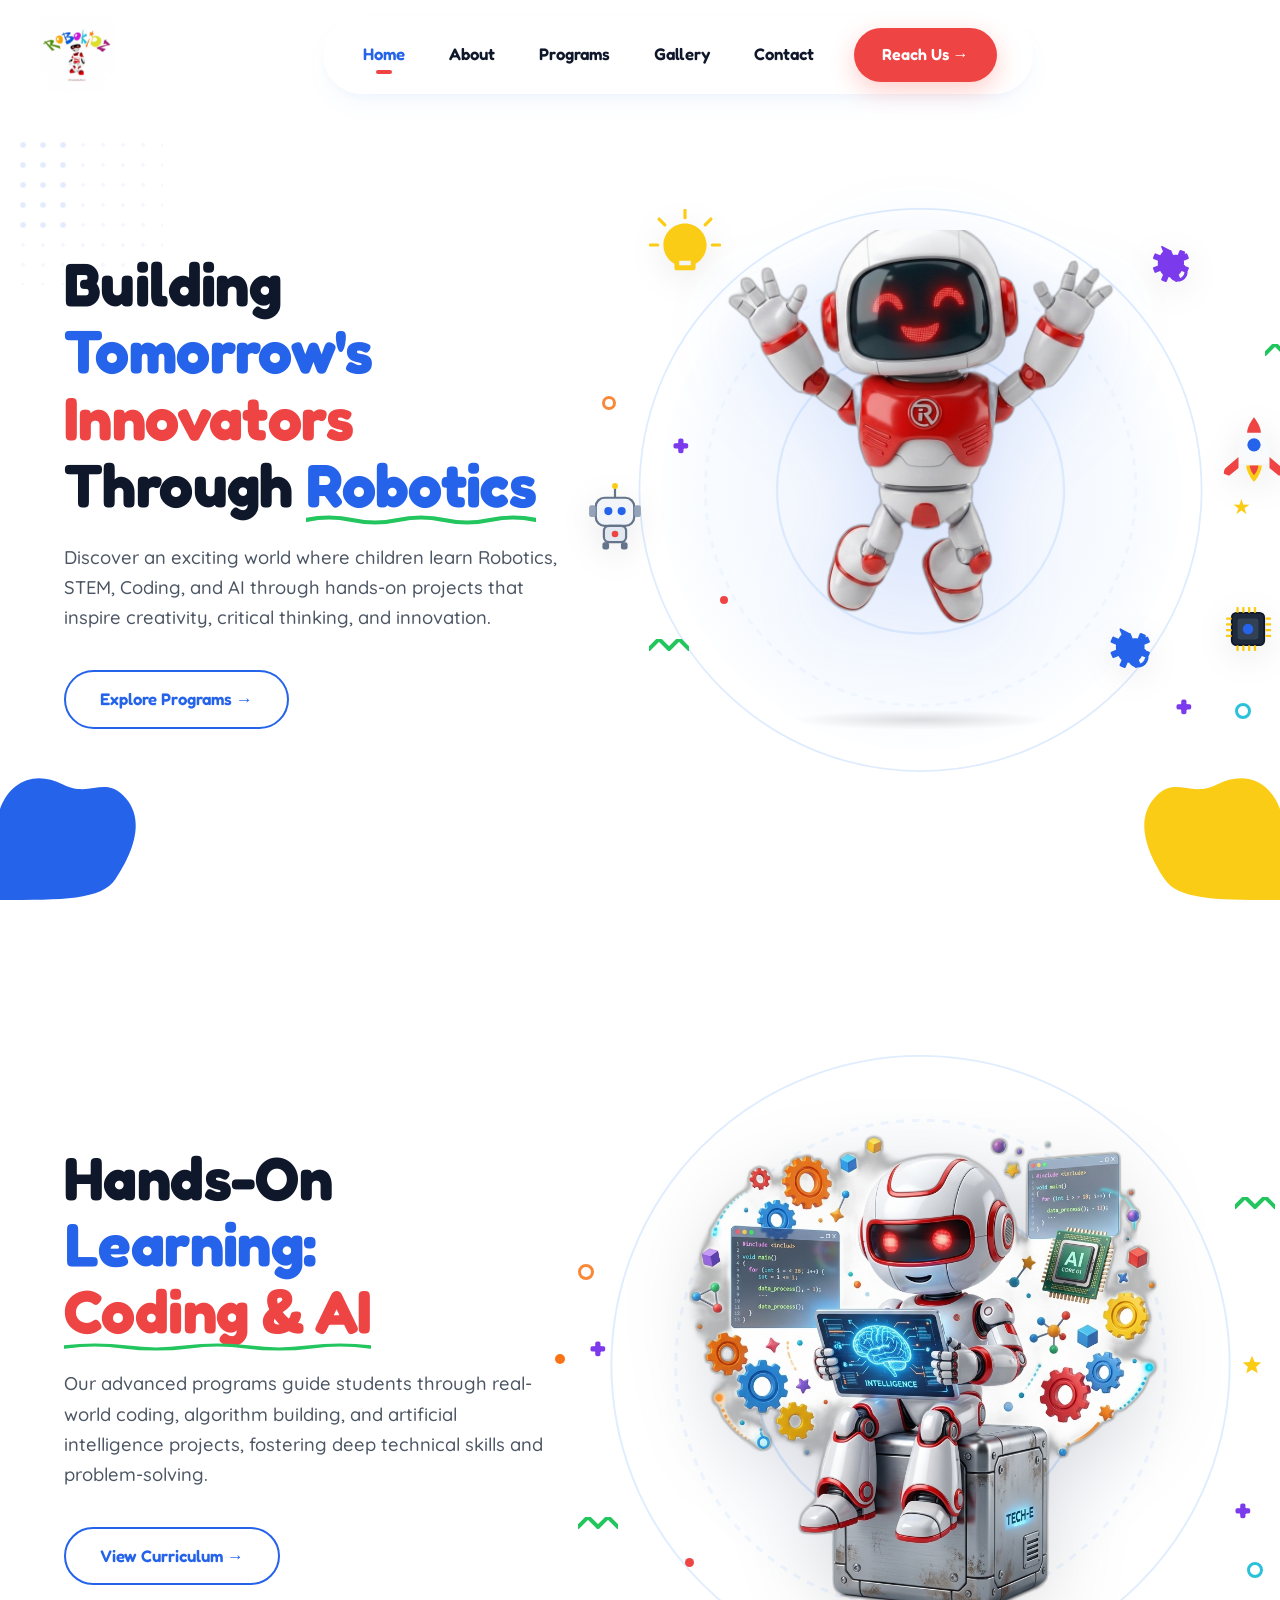
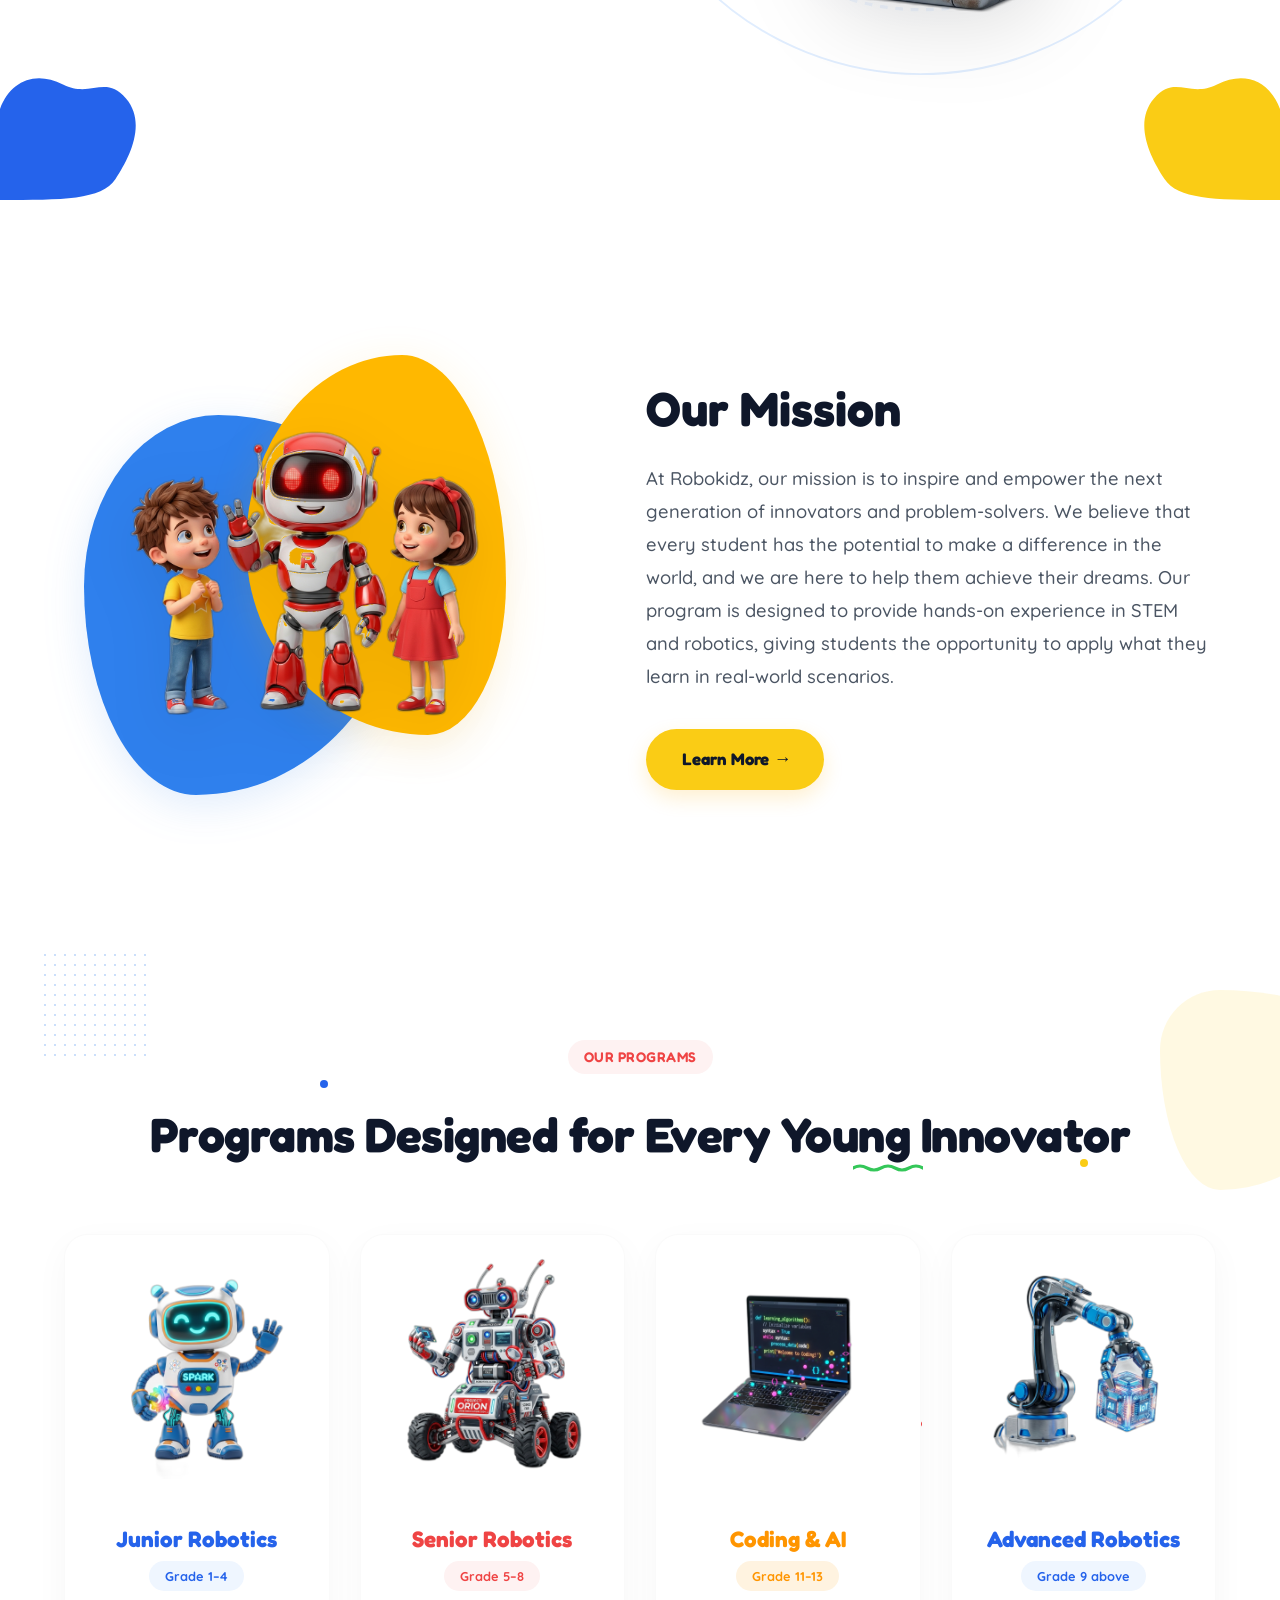
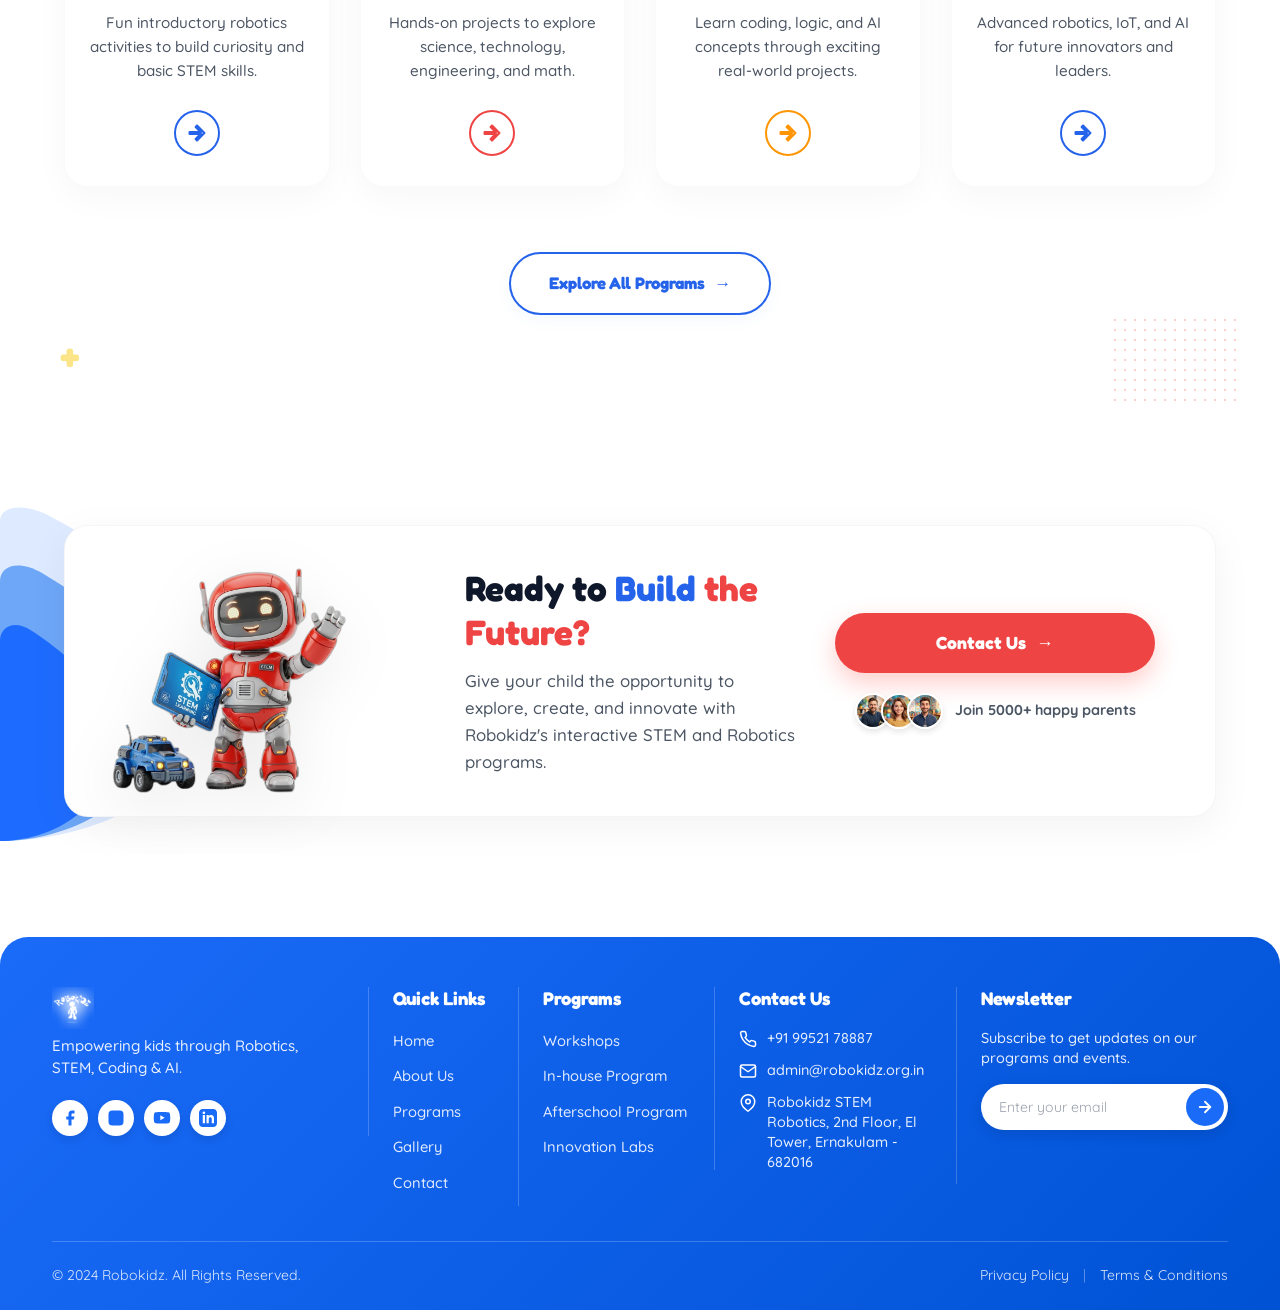
==== commit d7a07a4c: "initial commit" ====
--- a/index.html
+++ b/index.html
@@ -31,12 +31,16 @@
     <div class="decoration-shape decoration-circle-blue"></div>
     <div class="decoration-shape decoration-dots" style="bottom: 5%; left: 3%;"></div>
 
-    <!-- Sticky Header -->
-    <header class="header">
-        <div class="container">
-            <a href="index.html" class="logo">
-                <img src="assets/logo.avif" alt="RoboKidz Logo">
-            </a>
+
+
+    <!-- Sticky Header Wrapper -->
+    <div class="header-wrapper">
+        <a href="index.html" class="logo header-wrapper-logo">
+            <img src="assets/logo.avif" alt="RoboKidz Logo">
+        </a>
+
+        <header class="header">
+            <div class="container">
 
             <button class="mobile-toggle" aria-label="Toggle Navigation">
                 <span></span>
@@ -56,6 +60,7 @@
             <a href="contact.html" class="btn btn-red header-btn">Reach Us &rarr;</a>
         </div>
     </header>
+    </div>
 
     <!-- Hero Section -->
     <section class="hero-section">
--- a/css/style.css
+++ b/css/style.css
@@ -4233,3 +4233,101 @@
 
 
 
+
+/* Custom Global Navbar Fix */
+.header-wrapper {
+    position: fixed;
+    top: 16px;
+    left: 0;
+    width: 100%;
+    z-index: 1000;
+    display: flex;
+    align-items: center;
+    padding: 0 40px;
+    box-sizing: border-box;
+    pointer-events: none;
+    transition: var(--transition-smooth);
+}
+.header-wrapper-logo {
+    pointer-events: auto;
+    flex-shrink: 0;
+    display: flex;
+    align-items: center;
+}
+.header-wrapper-logo img {
+    height: 75px !important;
+    width: auto;
+    transition: var(--transition-bounce);
+}
+.header-wrapper-logo:hover img {
+    transform: scale(1.04);
+}
+.header-wrapper .header {
+    position: relative !important;
+    top: auto !important;
+    left: auto !important;
+    transform: none !important;
+    width: auto !important;
+    max-width: none !important;
+    margin: 0 auto !important; /* Centered in available space */
+    pointer-events: auto;
+    padding: 12px 36px !important;
+    background-color: rgba(255, 255, 255, 0.96) !important;
+    backdrop-filter: blur(16px) !important;
+    box-shadow: var(--shadow-md) !important;
+    border-radius: 100px !important;
+}
+.header-wrapper .header .container {
+    display: flex !important;
+    gap: 36px !important;
+    width: auto !important;
+    padding: 0 !important;
+    justify-content: center !important;
+    max-width: none !important;
+}
+.header-wrapper .header.scrolled {
+    padding: 8px 36px !important;
+    box-shadow: var(--shadow-lg) !important;
+}
+
+@media (max-width: 1024px) {
+    .header-wrapper {
+        padding: 0 24px;
+    }
+    .header-wrapper-logo img {
+        height: 60px !important;
+    }
+    .header-wrapper .header {
+        padding: 10px 24px !important;
+    }
+    .header-wrapper .header .container {
+        gap: 24px !important;
+    }
+}
+
+@media (max-width: 768px) {
+    .header-wrapper {
+        top: 12px;
+        padding: 0 16px;
+        justify-content: space-between;
+    }
+    .header-wrapper-logo img {
+        height: 50px !important;
+    }
+    .header-wrapper .header {
+        position: static !important; /* Let .nav-menu position relative to .header-wrapper */
+        margin: 0 !important;
+        margin-left: auto !important;
+        padding: 8px 12px !important;
+        border-radius: 60px !important;
+    }
+    .header-wrapper .header .container {
+        gap: 0 !important;
+    }
+    .header-wrapper .header .nav-menu {
+        left: 16px !important;
+        right: 16px !important;
+        width: calc(100% - 32px) !important;
+        top: calc(100% + 10px) !important; /* 100% of header-wrapper height */
+    }
+}
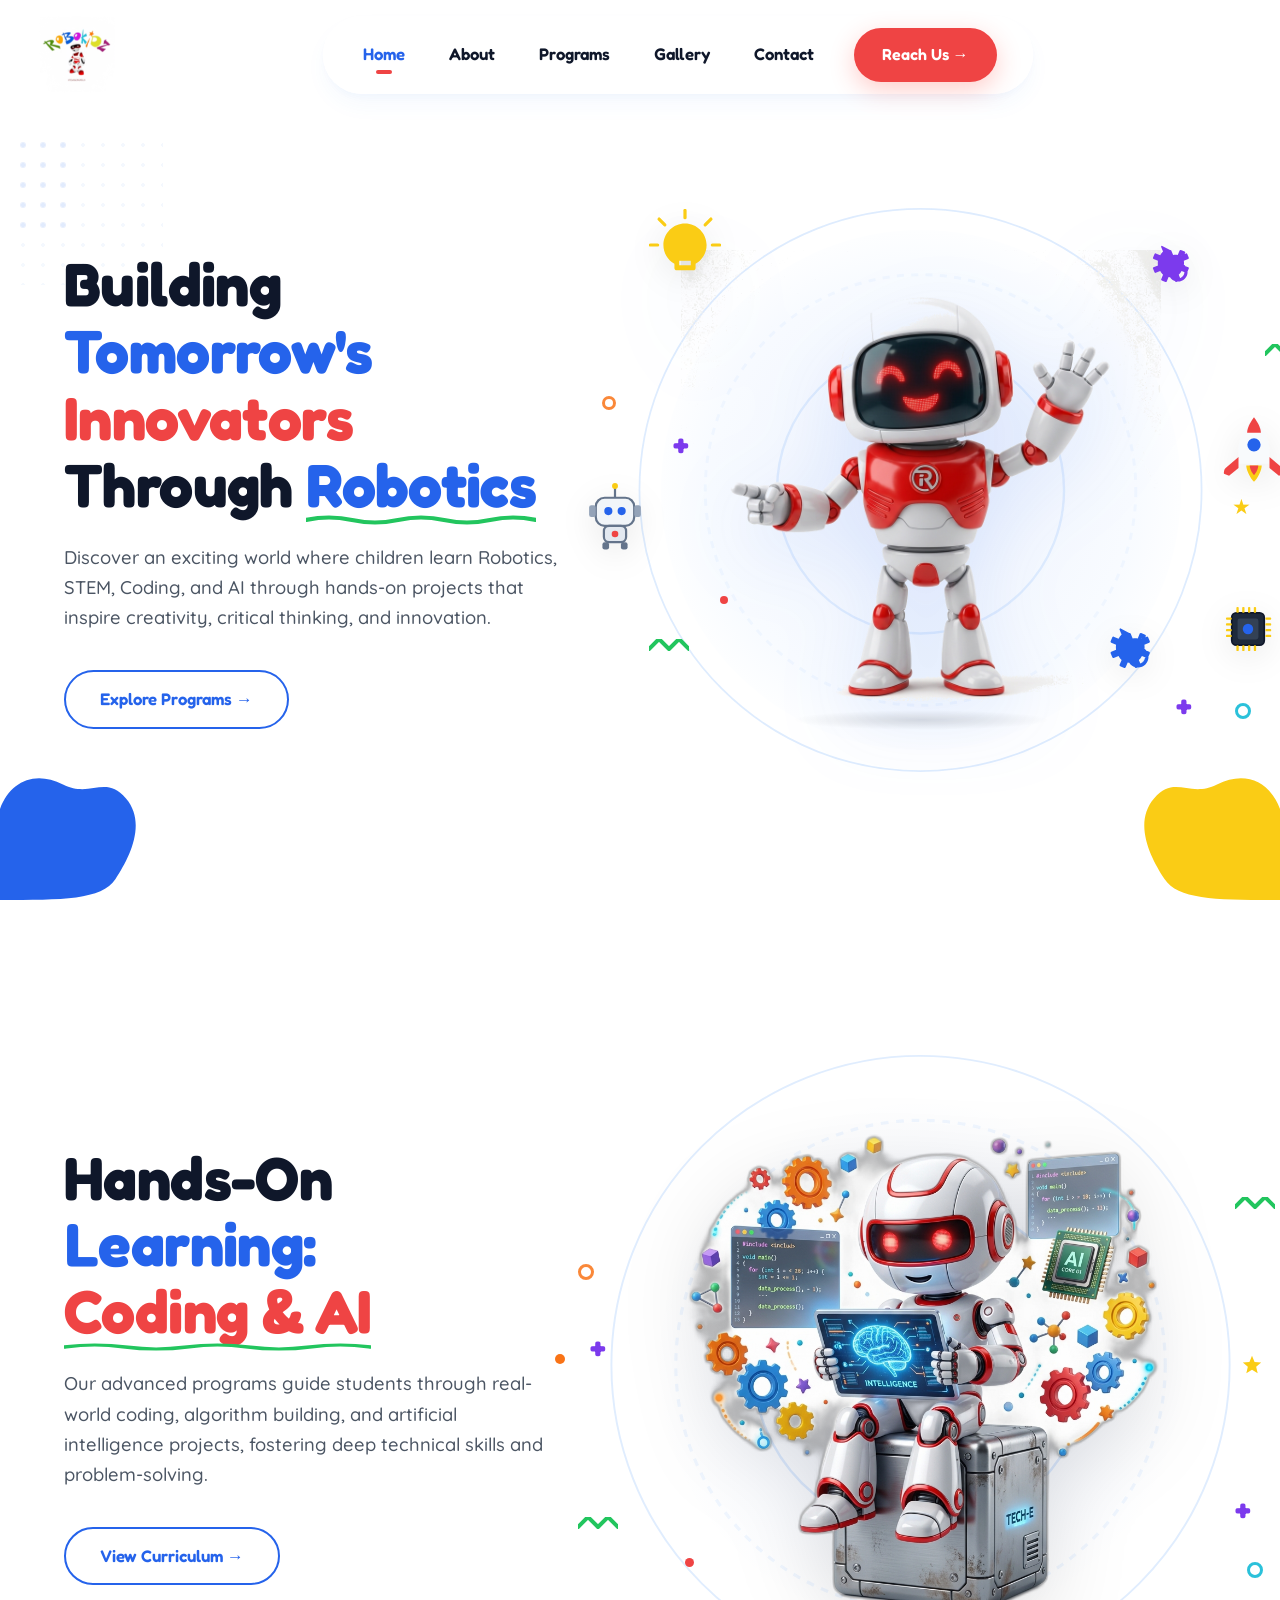
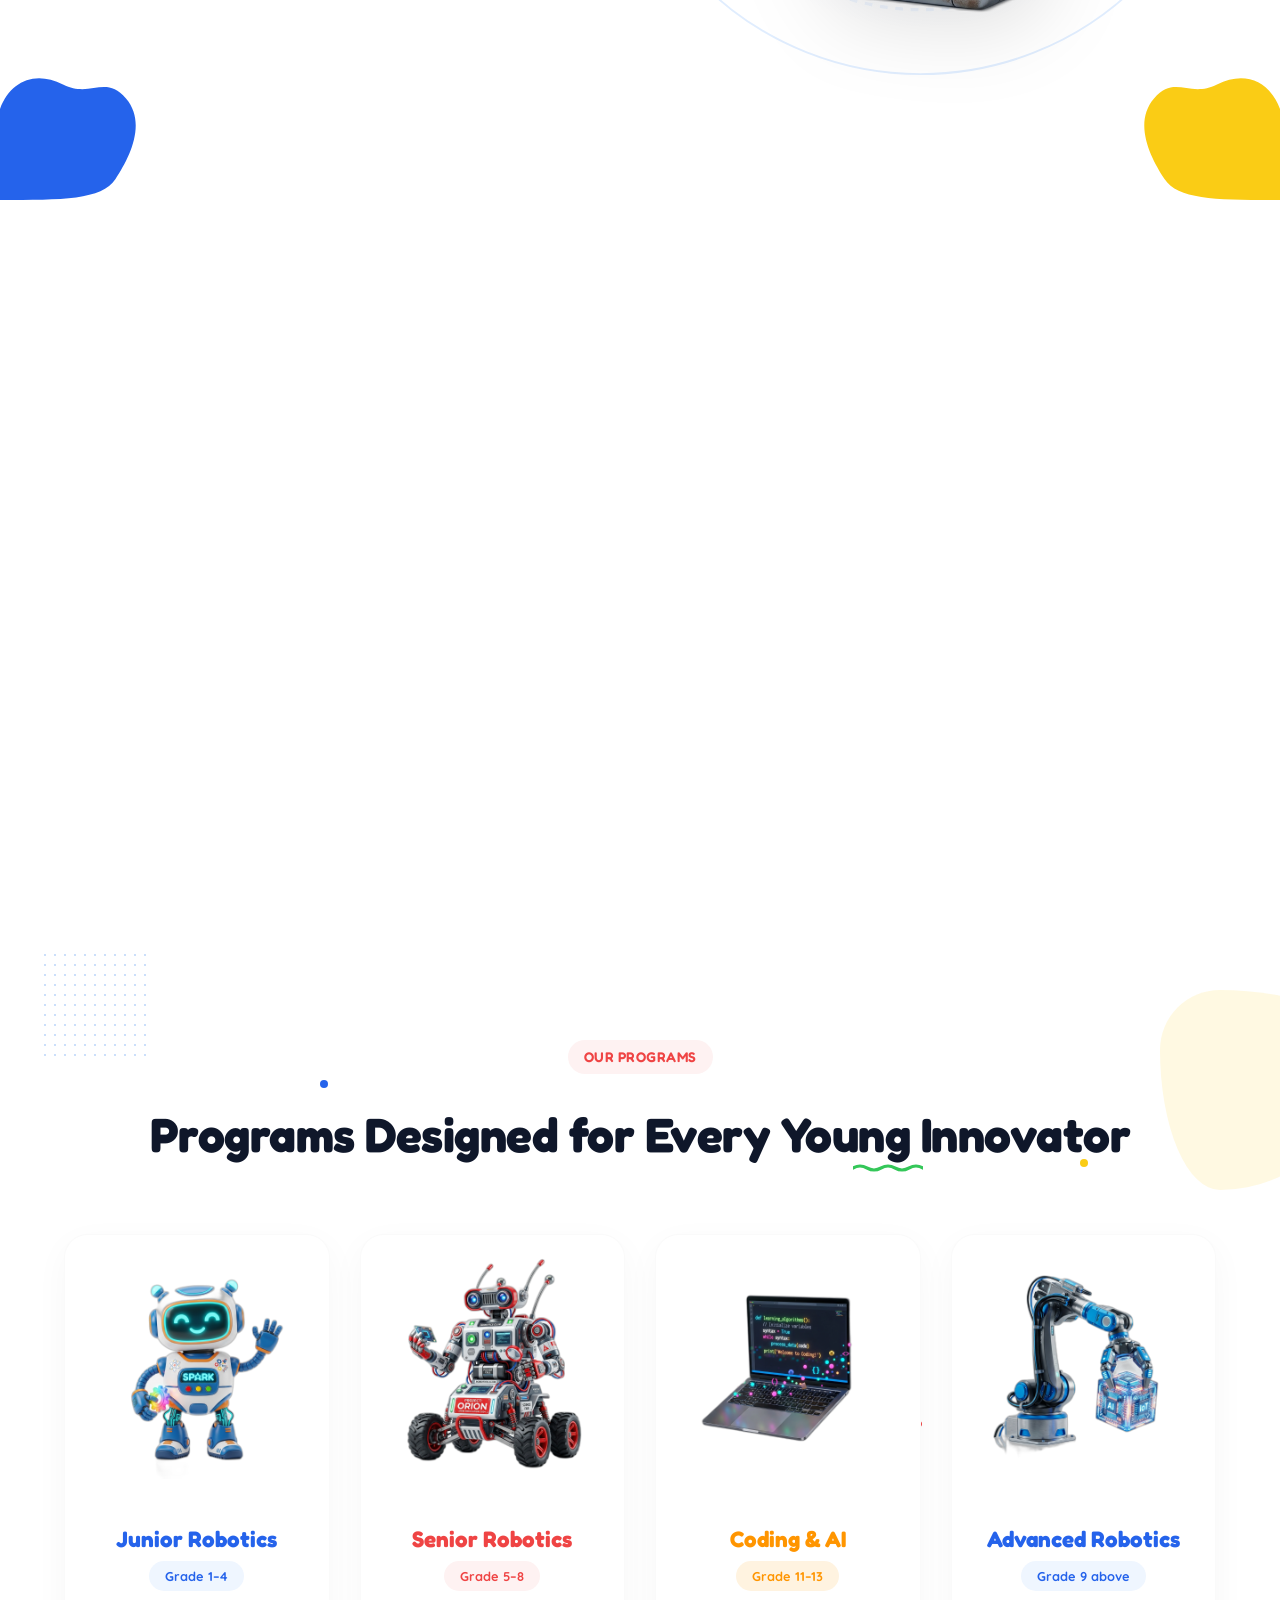
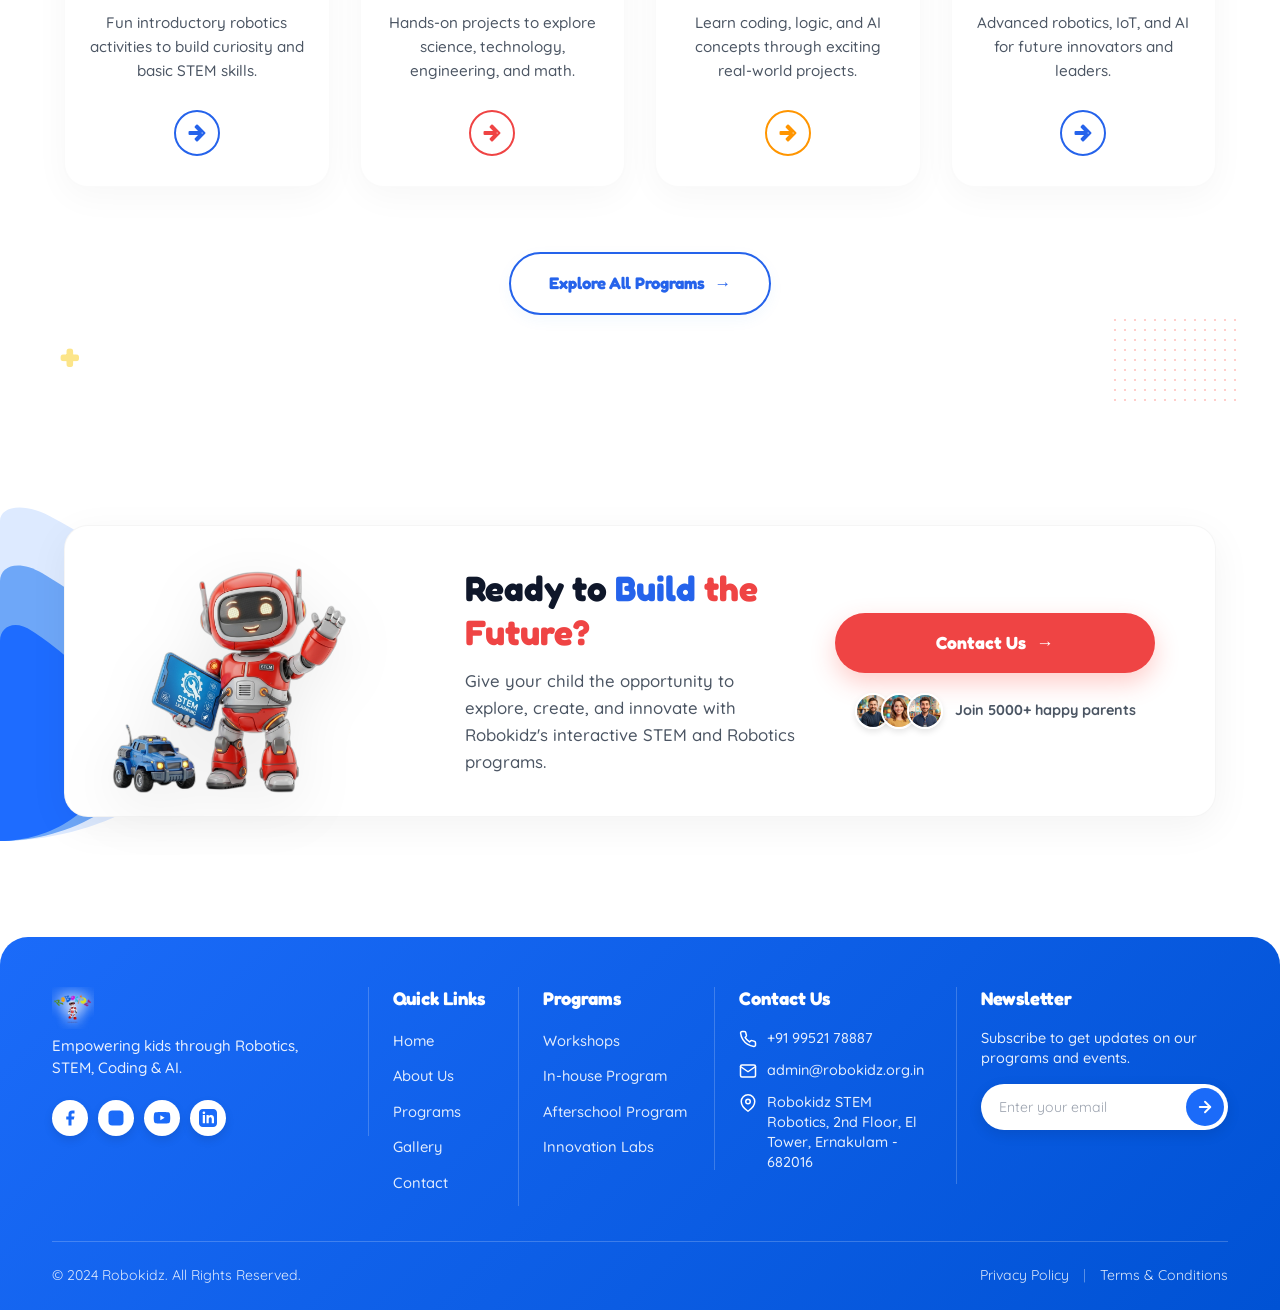
==== commit 7248a26d: "initial commit" ====
--- a/index.html
+++ b/index.html
@@ -10,8 +10,8 @@
     <link rel="icon" type="image/svg+xml"
         href="data:image/svg+xml,<svg xmlns='http://www.w3.org/2000/svg' viewBox='0 0 100 100'><rect width='100' height='100' rx='20' fill='%232F80ED'/><circle cx='50' cy='50' r='20' fill='white'/></svg>">
     <!-- Main Stylesheet -->
-    <link rel="stylesheet" href="css/style.css?v=1.4">
-    <link rel="stylesheet" href="css/mobile.css?v=1.0">
+    <link rel="stylesheet" href="css/style.css?v=2.2">
+    <link rel="stylesheet" href="css/mobile.css?v=2.2">
 </head>
 
 <body>
--- a/css/style.css
+++ b/css/style.css
@@ -288,7 +288,7 @@
 }
 
 .logo img {
-    height: 60px;
+    height: 75px !important;
     width: auto;
     display: block;
     transition: var(--transition-bounce);
@@ -418,7 +418,7 @@
 /* Mobile Menu Slide Drawer */
 @media (max-width: 768px) {
     .logo img {
-        height: 40px;
+        height: 50px !important;
     }
 
     .mobile-toggle {
@@ -1812,7 +1812,6 @@
 .footer-logo img {
     height: 42px;
     width: auto;
-    filter: brightness(0) invert(1);
 }
 
 .footer-desc {
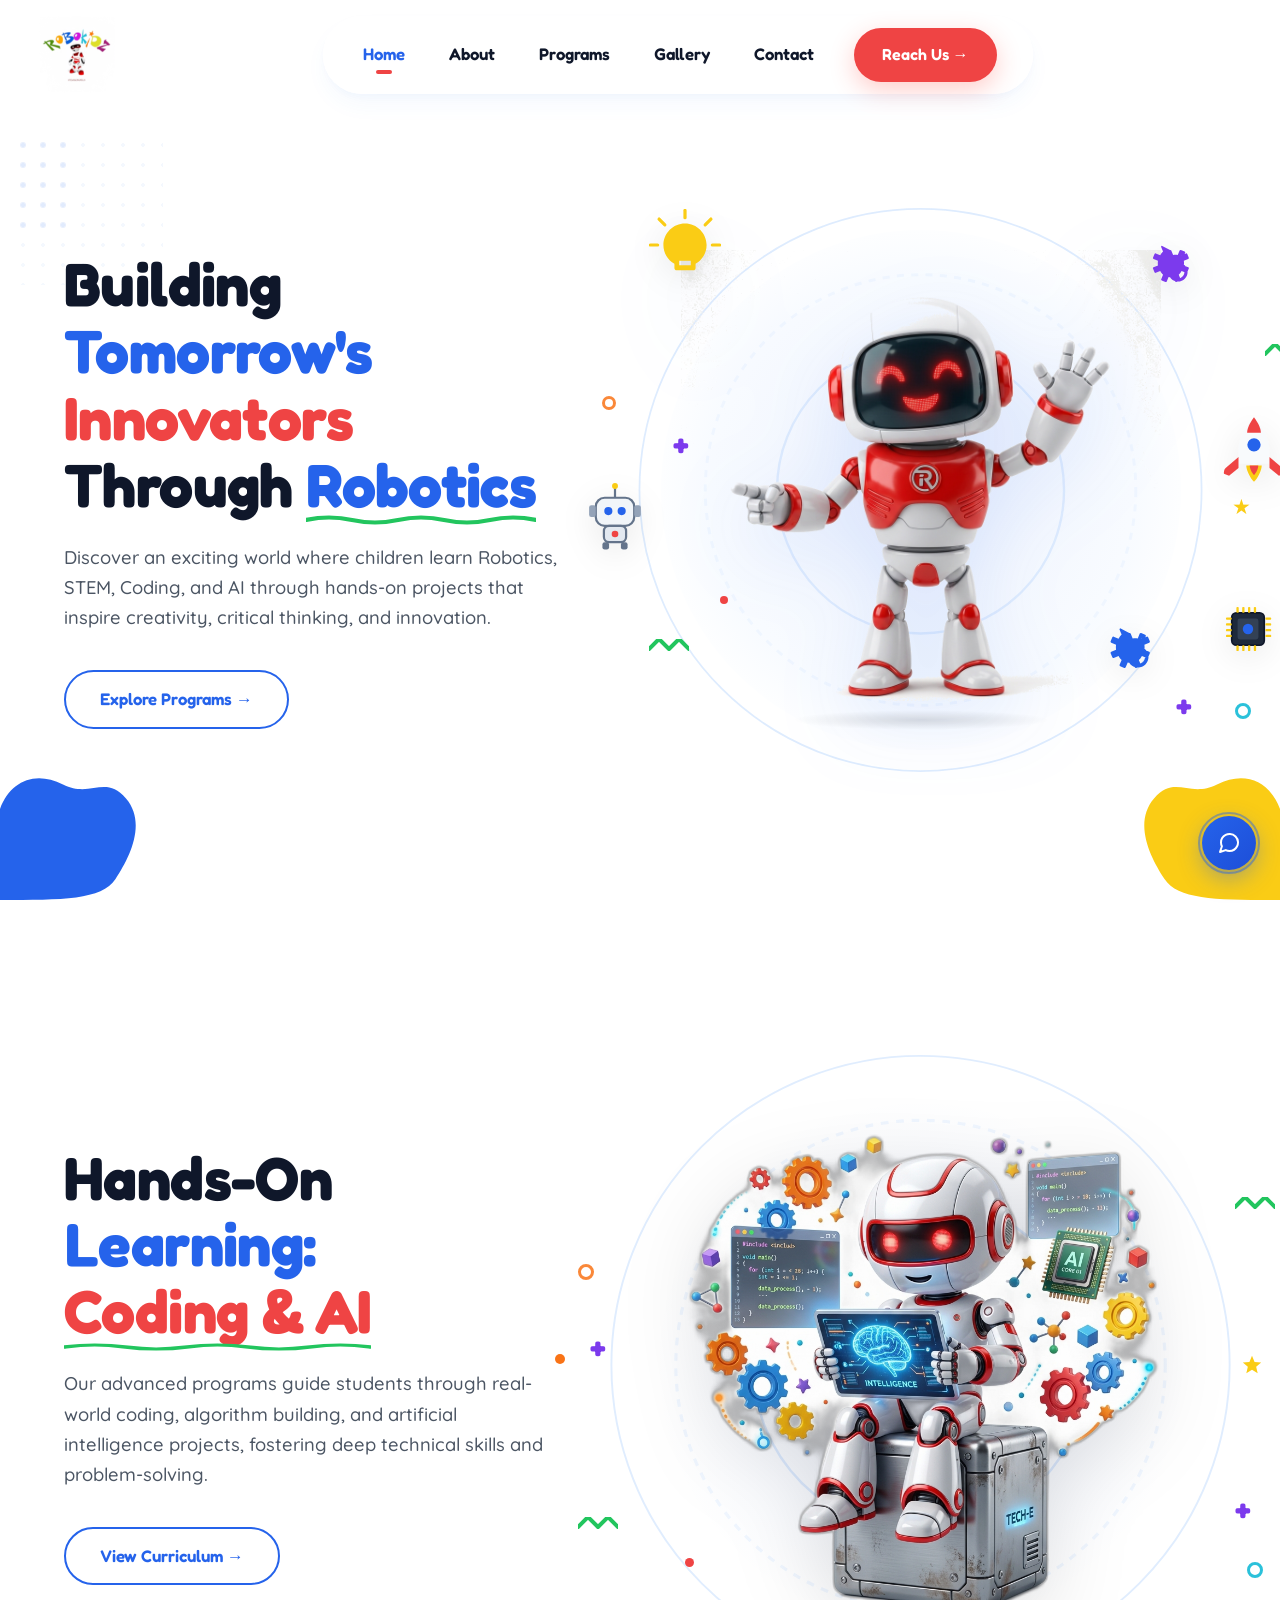
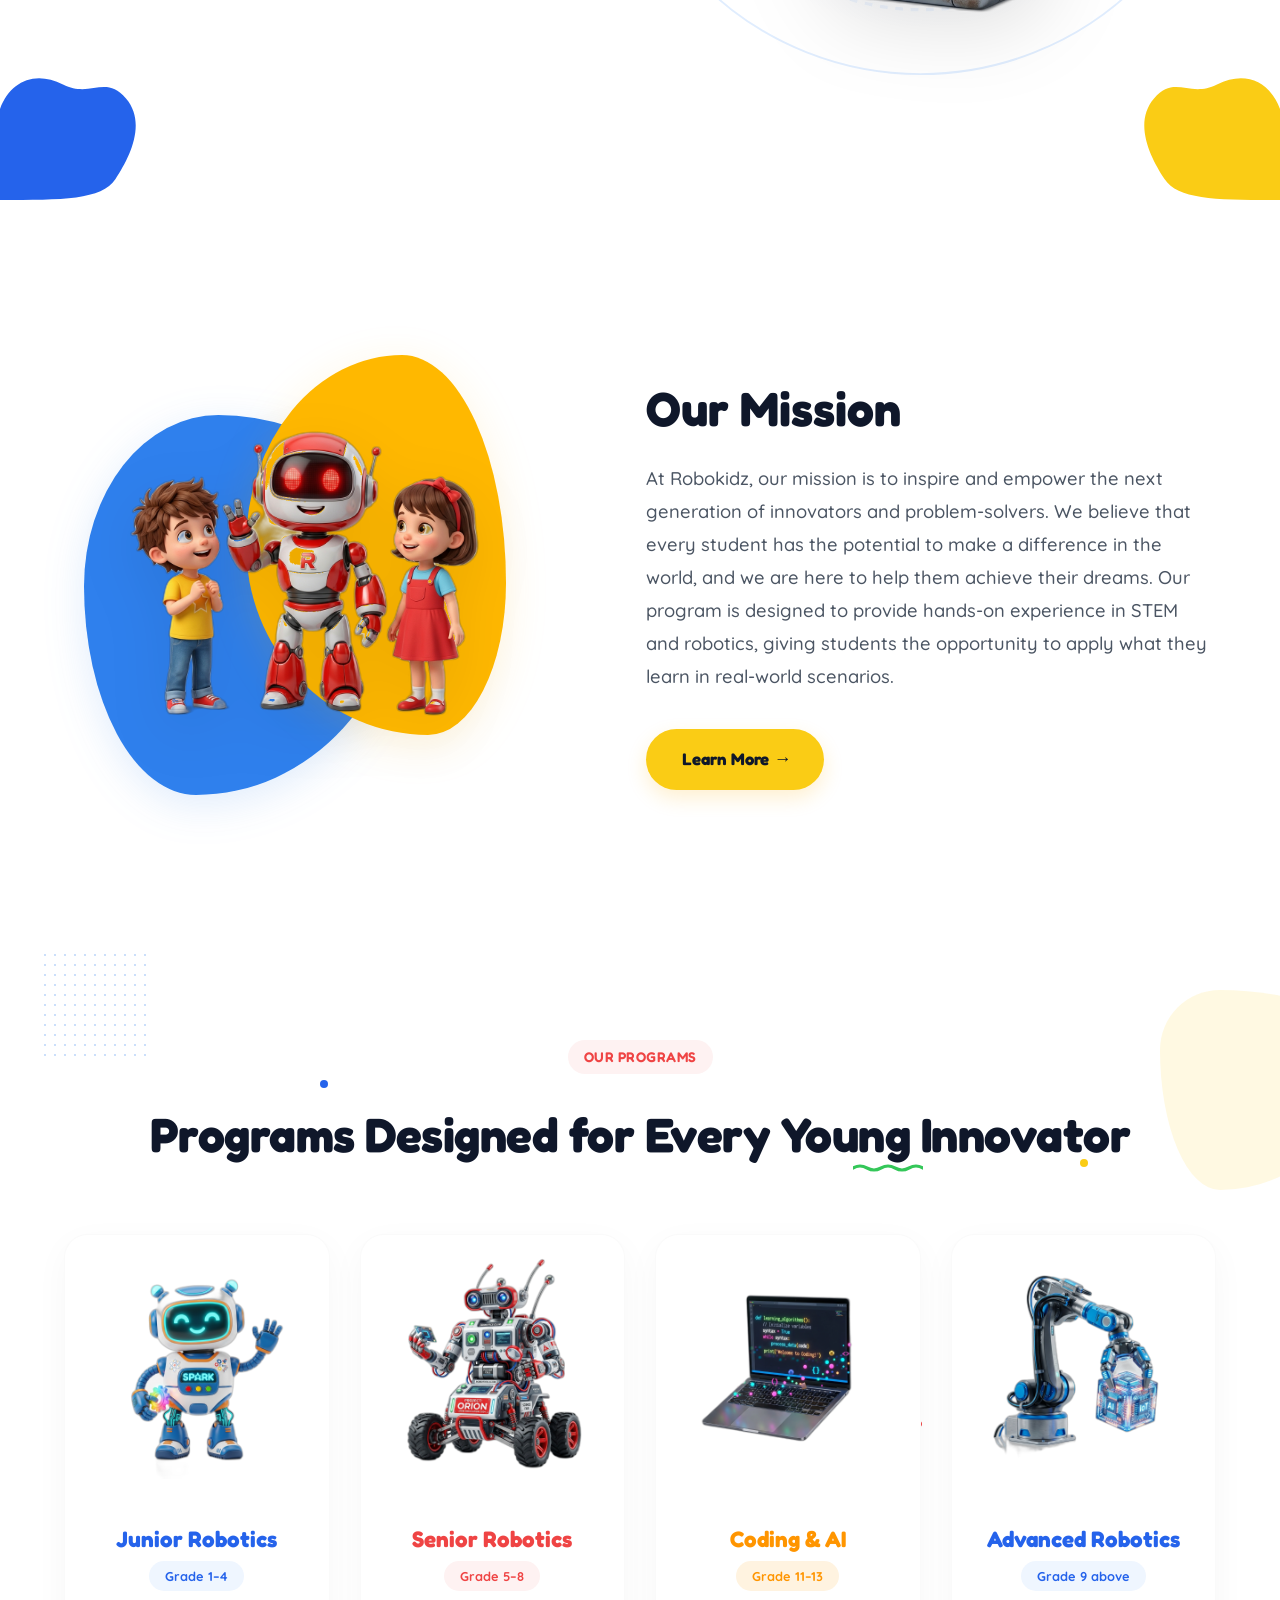
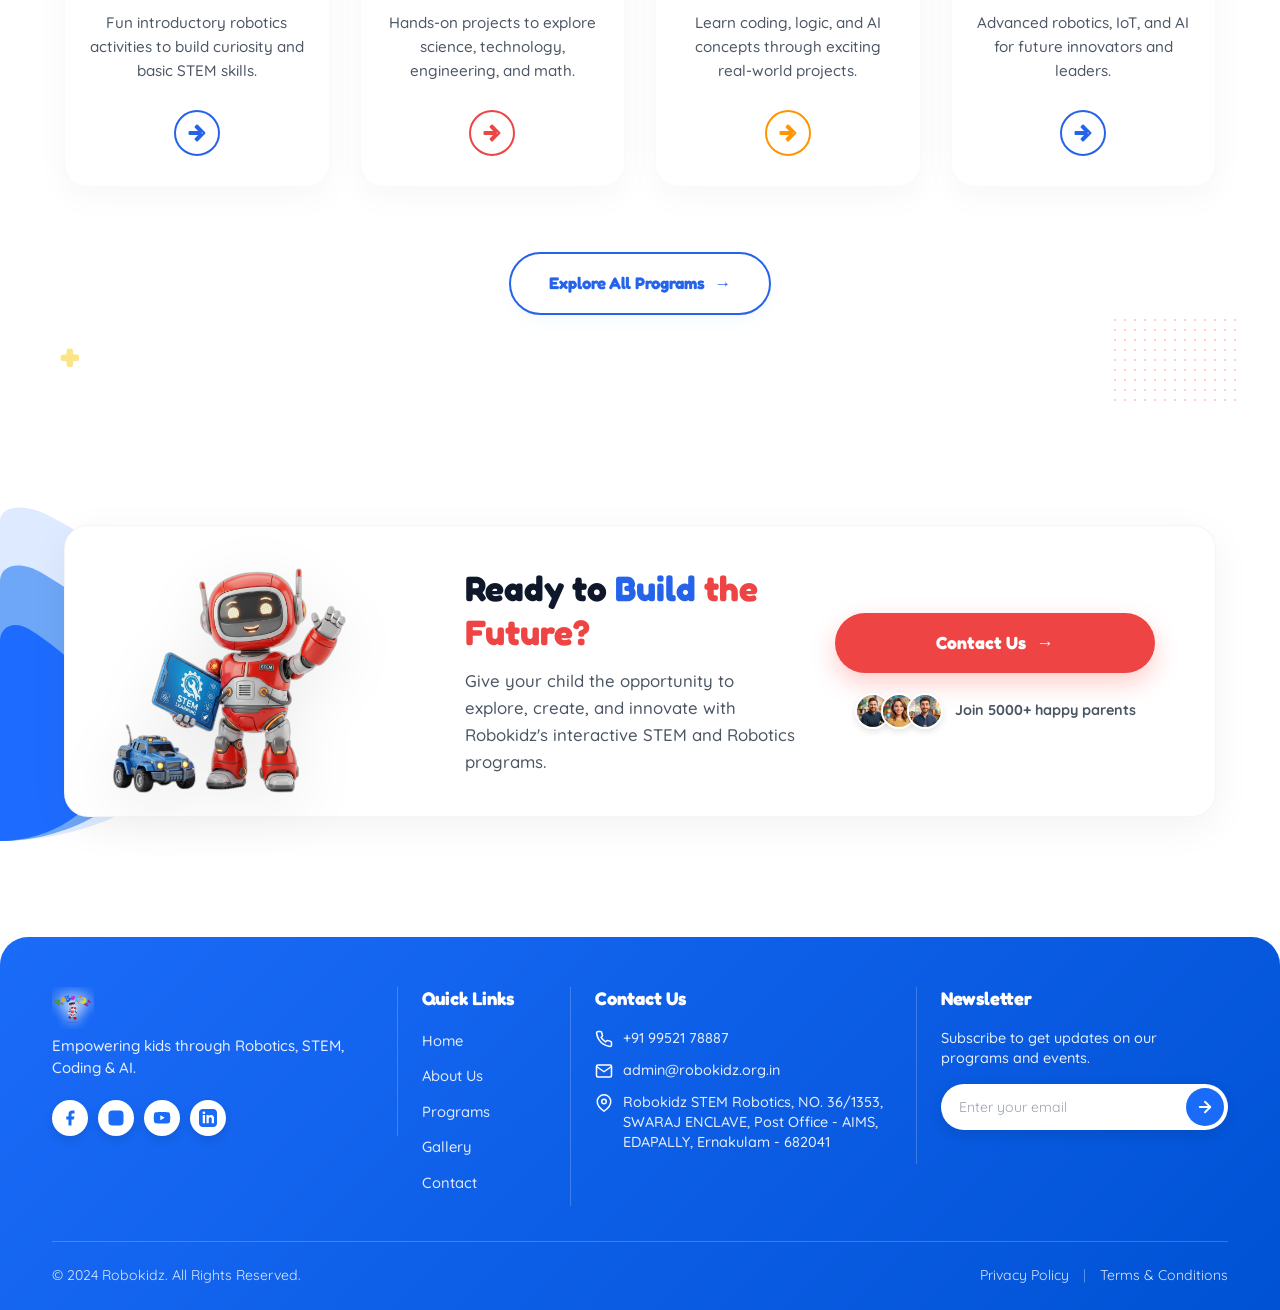
==== commit 92289097: "initial commit" ====
--- a/index.html
+++ b/index.html
@@ -584,18 +584,7 @@
                     </ul>
                 </div>
 
-                <!-- Column 3: Programs -->
-                <div class="footer-col">
-                    <h4>Programs</h4>
-                    <ul class="footer-links-list">
-                        <li><a href="programs.html#workshops">Workshops</a></li>
-                        <li><a href="programs.html#in-house">In-house Program</a></li>
-                        <li><a href="programs.html#afterschool-program">Afterschool Program</a></li>
-                        <li><a href="programs.html#innovation-labs">Innovation Labs</a></li>
-                    </ul>
-                </div>
-
-                <!-- Column 4: Contact Us -->
+                <!-- Column 3: Contact Us -->
                 <div class="footer-col">
                     <h4>Contact Us</h4>
                     <ul class="contact-info-list">
@@ -629,13 +618,13 @@
                                     <circle cx="12" cy="10" r="3" />
                                 </svg>
                             </span>
-                            <span class="contact-text">Robokidz STEM Robotics, 2nd Floor, El Tower, Ernakulam -
-                                682016</span>
+                            <span class="contact-text">Robokidz STEM Robotics, NO. 36/1353, SWARAJ ENCLAVE, Post
+                                Office - AIMS, EDAPALLY, Ernakulam - 682041</span>
                         </li>
                     </ul>
                 </div>
 
-                <!-- Column 5: Newsletter -->
+                <!-- Column 4: Newsletter -->
                 <div class="footer-col">
                     <h4>Newsletter</h4>
                     <p class="newsletter-desc">Subscribe to get updates on our programs and events.</p>
--- a/css/style.css
+++ b/css/style.css
@@ -425,28 +425,6 @@
         display: flex;
     }
     
-    .nav-menu {
-        position: fixed;
-        top: 0;
-        right: -100%;
-        width: 80%;
-        max-width: 320px;
-        height: 100vh;
-        background-color: #FFFFFF;
-        box-shadow: -10px 0 30px rgba(0, 0, 0, 0.05);
-        flex-direction: column;
-        justify-content: center;
-        align-items: center;
-        gap: 40px;
-        z-index: 1050;
-        transition: var(--transition-smooth);
-        padding: 60px 40px;
-    }
-    
-    .nav-menu.open {
-        right: 0;
-    }
-    
     .header-btn {
         display: none;
     }
@@ -1770,7 +1748,7 @@
 
 .footer-grid {
     display: grid;
-    grid-template-columns: 2.1fr 1fr 1.3fr 1.6fr 1.8fr;
+    grid-template-columns: 2fr 1fr 2fr 1.8fr;
     gap: 0;
     margin-bottom: 35px;
     align-items: flex-start;
@@ -2048,7 +2026,7 @@
         padding-right: 24px;
     }
     .footer-grid {
-        grid-template-columns: repeat(3, 1fr);
+        grid-template-columns: repeat(2, 1fr);
         gap: 36px 0;
     }
     .footer-col {
@@ -4308,25 +4286,274 @@
     .header-wrapper {
         top: 12px;
         padding: 0 16px;
-        justify-content: space-between;
     }
     .header-wrapper-logo img {
-        height: 50px !important;
-    }
-    .header-wrapper .header {
-        position: static !important; /* Let .nav-menu position relative to .header-wrapper */
-        margin: 0 !important;
-        margin-left: auto !important;
-        padding: 8px 12px !important;
-        border-radius: 60px !important;
-    }
-    .header-wrapper .header .container {
-        gap: 0 !important;
-    }
-    .header-wrapper .header .nav-menu {
-        left: 16px !important;
-        right: 16px !important;
-        width: calc(100% - 32px) !important;
-        top: calc(100% + 10px) !important; /* 100% of header-wrapper height */
-    }
-}
+        height: 44px !important;
+    }
+}
+
+/* ==========================================================================
+   FLOATING SOCIAL MEDIA POPUP WIDGET (Shared Component)
+   ========================================================================== */
+.fsw-widget {
+    position: fixed;
+    right: 24px;
+    bottom: 30px;
+    z-index: 9990;
+    display: flex;
+    flex-direction: column;
+    align-items: center;
+    font-family: 'Fredoka', 'Quicksand', sans-serif;
+    user-select: none;
+    -webkit-user-select: none;
+}
+
+/* Main Trigger Button */
+.fsw-toggle-btn {
+    width: 54px;
+    height: 54px;
+    border-radius: 50%;
+    background: linear-gradient(135deg, #2563EB 0%, #1D4ED8 100%);
+    color: #ffffff;
+    border: none;
+    outline: none;
+    cursor: pointer;
+    display: flex;
+    align-items: center;
+    justify-content: center;
+    box-shadow: 0 8px 24px rgba(37, 99, 235, 0.42), 0 2px 6px rgba(0, 0, 0, 0.08);
+    transition: transform 0.3s cubic-bezier(0.16, 1, 0.3, 1), box-shadow 0.3s ease, background 0.3s ease;
+    position: relative;
+    padding: 0;
+}
+
+.fsw-toggle-btn:hover {
+    transform: scale(1.08);
+    box-shadow: 0 12px 28px rgba(37, 99, 235, 0.52), 0 4px 10px rgba(0, 0, 0, 0.12);
+}
+
+.fsw-toggle-btn:active {
+    transform: scale(0.96);
+}
+
+.fsw-toggle-btn:focus-visible {
+    outline: 3px solid #60a5fa;
+    outline-offset: 3px;
+}
+
+/* Subtle attention-grabbing pulse ring on the trigger */
+.fsw-toggle-btn::before {
+    content: '';
+    position: absolute;
+    inset: -4px;
+    border-radius: 50%;
+    border: 2px solid rgba(37, 99, 235, 0.45);
+    animation: fsw-pulse 2.8s infinite;
+    pointer-events: none;
+}
+
+.fsw-widget.open .fsw-toggle-btn::before {
+    display: none;
+}
+
+@keyframes fsw-pulse {
+    0% { transform: scale(1); opacity: 0.8; }
+    50% { transform: scale(1.22); opacity: 0; }
+    100% { transform: scale(1.22); opacity: 0; }
+}
+
+/* Trigger Icon State Switching (Message/Share to Close ✕) */
+.fsw-toggle-btn .fsw-icon {
+    position: absolute;
+    transition: transform 0.32s cubic-bezier(0.16, 1, 0.3, 1), opacity 0.25s ease;
+    display: flex;
+    align-items: center;
+    justify-content: center;
+    width: 26px;
+    height: 26px;
+}
+
+.fsw-toggle-btn .fsw-icon-social {
+    opacity: 1;
+    transform: rotate(0deg) scale(1);
+}
+
+.fsw-toggle-btn .fsw-icon-close {
+    opacity: 0;
+    transform: rotate(-90deg) scale(0.5);
+}
+
+.fsw-widget.open .fsw-toggle-btn {
+    background: #0f172a;
+    box-shadow: 0 8px 24px rgba(15, 23, 42, 0.35);
+}
+
+.fsw-widget.open .fsw-toggle-btn .fsw-icon-social {
+    opacity: 0;
+    transform: rotate(90deg) scale(0.5);
+}
+
+.fsw-widget.open .fsw-toggle-btn .fsw-icon-close {
+    opacity: 1;
+    transform: rotate(0deg) scale(1);
+}
+
+/* Expanded Popup Panel */
+.fsw-popup {
+    position: absolute;
+    bottom: calc(100% + 14px);
+    right: 0;
+    background: rgba(255, 255, 255, 0.96);
+    backdrop-filter: blur(14px);
+    -webkit-backdrop-filter: blur(14px);
+    border: 1px solid rgba(226, 232, 240, 0.9);
+    border-radius: 28px;
+    padding: 10px 8px;
+    box-shadow: 0 20px 40px -8px rgba(15, 23, 42, 0.18), 0 6px 16px -2px rgba(15, 23, 42, 0.08);
+    display: flex;
+    flex-direction: column;
+    gap: 12px;
+    align-items: center;
+    opacity: 0;
+    visibility: hidden;
+    transform: translateY(16px) scale(0.88);
+    transform-origin: bottom center;
+    transition: opacity 0.28s cubic-bezier(0.16, 1, 0.3, 1),
+                transform 0.28s cubic-bezier(0.16, 1, 0.3, 1),
+                visibility 0.28s ease;
+    pointer-events: none;
+    z-index: 9991;
+}
+
+.fsw-widget.open .fsw-popup {
+    opacity: 1;
+    visibility: visible;
+    transform: translateY(0) scale(1);
+    pointer-events: auto;
+}
+
+/* Social Icon Link Buttons */
+.fsw-link {
+    position: relative;
+    width: 44px;
+    height: 44px;
+    border-radius: 50%;
+    display: flex;
+    align-items: center;
+    justify-content: center;
+    text-decoration: none;
+    color: #ffffff;
+    transition: transform 0.26s cubic-bezier(0.16, 1, 0.3, 1), box-shadow 0.26s ease;
+    flex-shrink: 0;
+}
+
+.fsw-link:hover {
+    transform: scale(1.14);
+}
+
+.fsw-link:focus-visible {
+    outline: 3px solid #2563EB;
+    outline-offset: 2px;
+}
+
+
+/* Instagram Brand Styling */
+.fsw-link-instagram {
+    background: radial-gradient(circle at 30% 107%, #fdf497 0%, #fdf497 5%, #fd5949 45%, #d6249f 60%, #285AEB 90%);
+    box-shadow: 0 6px 16px rgba(214, 36, 159, 0.38);
+}
+.fsw-link-instagram:hover {
+    box-shadow: 0 8px 22px rgba(214, 36, 159, 0.55);
+}
+
+/* LinkedIn Brand Styling */
+.fsw-link-linkedin {
+    background: #0A66C2;
+    box-shadow: 0 6px 16px rgba(10, 102, 194, 0.38);
+}
+.fsw-link-linkedin:hover {
+    box-shadow: 0 8px 22px rgba(10, 102, 194, 0.55);
+}
+
+/* Icon SVGs */
+.fsw-link svg {
+    width: 22px;
+    height: 22px;
+    fill: currentColor;
+    display: block;
+}
+
+/* Tooltip Labels */
+.fsw-tooltip {
+    position: absolute;
+    right: calc(100% + 12px);
+    top: 50%;
+    transform: translateY(-50%) translateX(6px);
+    background: #0f172a;
+    color: #ffffff;
+    font-size: 0.78rem;
+    font-weight: 600;
+    font-family: 'Fredoka', 'Quicksand', sans-serif;
+    letter-spacing: 0.2px;
+    padding: 6px 12px;
+    border-radius: 8px;
+    white-space: nowrap;
+    opacity: 0;
+    visibility: hidden;
+    pointer-events: none;
+    box-shadow: 0 8px 18px rgba(15, 23, 42, 0.2);
+    transition: opacity 0.2s ease, transform 0.2s ease, visibility 0.2s ease;
+}
+
+/* Tooltip Arrow */
+.fsw-tooltip::after {
+    content: '';
+    position: absolute;
+    left: 100%;
+    top: 50%;
+    transform: translateY(-50%);
+    border-width: 5px;
+    border-style: solid;
+    border-color: transparent transparent transparent #0f172a;
+}
+
+.fsw-link:hover .fsw-tooltip,
+.fsw-link:focus-visible .fsw-tooltip {
+    opacity: 1;
+    visibility: visible;
+    transform: translateY(-50%) translateX(0);
+}
+
+/* Responsive adjustments for Mobile & Touch Devices */
+@media (max-width: 768px) {
+    .fsw-widget {
+        right: max(16px, calc(12px + env(safe-area-inset-right, 0px)));
+        bottom: max(20px, calc(16px + env(safe-area-inset-bottom, 0px)));
+    }
+    .fsw-toggle-btn {
+        width: 48px;
+        height: 48px;
+    }
+    .fsw-toggle-btn .fsw-icon {
+        width: 22px;
+        height: 22px;
+    }
+    .fsw-popup {
+        border-radius: 24px;
+        padding: 8px 6px;
+        gap: 10px;
+        bottom: calc(100% + 10px);
+    }
+    .fsw-link {
+        width: 40px;
+        height: 40px;
+    }
+    .fsw-link svg {
+        width: 20px;
+        height: 20px;
+    }
+    .fsw-tooltip {
+        font-size: 0.74rem;
+        padding: 5px 10px;
+    }
+}
--- a/css/mobile.css
+++ b/css/mobile.css
@@ -38,223 +38,311 @@
         height: auto;
     }
 
-    /* ---- HEADER 1 (.header - Index & About) ---- */
-    .header {
+    /* ---- UNIFIED MOBILE HEADER & NAVIGATION BAR ---- */
+    .header-wrapper {
         position: fixed !important;
         top: 12px !important;
-        left: 12px !important;
-        right: 12px !important;
-        transform: none !important;
-        width: calc(100% - 24px) !important;
-        max-width: calc(100% - 24px) !important;
-        padding: 8px 16px !important;
-        border-radius: 60px !important;
-        box-sizing: border-box !important;
-    }
-
-    .header.scrolled {
-        top: 6px !important;
-        padding: 6px 16px !important;
-    }
-
-    .header .container {
+        left: 0 !important;
+        right: 0 !important;
+        width: 100% !important;
+        max-width: 100% !important;
+        padding: 0 16px !important;
         display: flex !important;
         justify-content: space-between !important;
         align-items: center !important;
-        width: 100% !important;
-        max-width: 100% !important;
-    }
-
-    .header .logo {
-        margin-right: auto !important;
-    }
-
-    .header .logo img {
-        height: 38px !important;
+        z-index: 1000 !important;
+        pointer-events: none !important;
+        box-sizing: border-box !important;
+    }
+
+    .header-wrapper-logo,
+    .header .logo,
+    .ref-logo {
+        pointer-events: auto !important;
+        display: flex !important;
+        align-items: center !important;
+        background: rgba(255, 255, 255, 0.98) !important;
+        padding: 5px 14px !important;
+        border-radius: 50px !important;
+        box-shadow: 0 4px 16px rgba(0, 0, 0, 0.08) !important;
+        border: 1px solid rgba(226, 232, 240, 0.9) !important;
+    }
+
+    .header-wrapper-logo img,
+    .header .logo img,
+    .ref-logo img {
+        height: 32px !important;
         width: auto !important;
-    }
-
-    .header .mobile-toggle {
-        display: flex !important;
-        margin-left: auto !important;
-        padding: 8px !important;
+        display: block !important;
+    }
+
+    /* Small pill capsule on right for hamburger */
+    .header-wrapper .header,
+    .header {
+        pointer-events: auto !important;
+        position: static !important;
+        margin: 0 0 0 auto !important;
+        padding: 0 !important;
+        width: 44px !important;
+        height: 44px !important;
+        border-radius: 50% !important;
+        background: rgba(255, 255, 255, 0.98) !important;
+        box-shadow: 0 4px 16px rgba(0, 0, 0, 0.08) !important;
+        border: 1px solid rgba(226, 232, 240, 0.9) !important;
+        display: flex !important;
+        align-items: center !important;
+        justify-content: center !important;
+        backdrop-filter: none !important;
+        -webkit-backdrop-filter: none !important;
+        top: auto !important;
+        left: auto !important;
+        right: auto !important;
+        transform: none !important;
+    }
+
+    .header-wrapper .header.scrolled,
+    .header.scrolled {
+        padding: 0 !important;
+        box-shadow: 0 6px 20px rgba(0, 0, 0, 0.14) !important;
+    }
+
+    .header-wrapper .header .container,
+    .header .container {
+        display: flex !important;
+        align-items: center !important;
+        justify-content: center !important;
+        width: 100% !important;
+        height: 100% !important;
+        padding: 0 !important;
+        margin: 0 !important;
+        position: static !important;
+        max-width: none !important;
+    }
+
+    /* Hide desktop inline Enroll/Reach Us button from top header bar on mobile */
+    .header .header-btn,
+    .header-wrapper .header .header-btn,
+    .header-btn {
+        display: none !important;
+    }
+
+    /* Mobile Hamburger Toggle Button */
+    .mobile-toggle,
+    .ref-mobile-toggle {
+        display: flex !important;
+        flex-direction: column !important;
+        justify-content: center !important;
+        align-items: center !important;
+        width: 100% !important;
+        height: 100% !important;
         background: transparent !important;
         border: none !important;
         cursor: pointer !important;
-    }
-
-    /* Hide desktop inline Enroll button from top header bar on mobile */
-    .header .header-btn {
+        padding: 0 !important;
+        margin: 0 !important;
+        gap: 5px !important;
+    }
+
+    .mobile-toggle span,
+    .ref-mobile-toggle span {
+        display: block !important;
+        width: 18px !important;
+        height: 2px !important;
+        background-color: #0F172A !important;
+        border-radius: 2px !important;
+        transition: transform 0.28s ease, opacity 0.2s ease !important;
+        transform-origin: center !important;
+        margin: 0 !important;
+    }
+
+    .mobile-toggle.open span:nth-child(1),
+    .ref-mobile-toggle.open span:nth-child(1) {
+        transform: translateY(7px) rotate(45deg) !important;
+    }
+
+    .mobile-toggle.open span:nth-child(2),
+    .ref-mobile-toggle.open span:nth-child(2) {
+        opacity: 0 !important;
+        transform: scaleX(0) !important;
+    }
+
+    .mobile-toggle.open span:nth-child(3),
+    .ref-mobile-toggle.open span:nth-child(3) {
+        transform: translateY(-7px) rotate(-45deg) !important;
+    }
+
+    /* Page-level backdrop overlay when mobile menu is open */
+    body.menu-open::before {
+        content: '' !important;
+        position: fixed !important;
+        inset: 0 !important;
+        width: 100vw !important;
+        height: 100vh !important;
+        background: rgba(15, 23, 42, 0.45) !important;
+        backdrop-filter: blur(4px) !important;
+        -webkit-backdrop-filter: blur(4px) !important;
+        z-index: 998 !important;
+        pointer-events: auto !important;
+    }
+
+    /* Mobile Nav Dropdown Card */
+    .header-wrapper .header .nav-menu,
+    .header .nav-menu,
+    .nav-menu,
+    .ref-nav-menu {
+        position: fixed !important;
+        top: 68px !important;
+        left: 16px !important;
+        right: 16px !important;
+        width: calc(100vw - 32px) !important;
+        max-width: 420px !important;
+        margin: 0 auto !important;
+        background: #FFFFFF !important;
+        border-radius: 24px !important;
+        box-shadow: 0 20px 48px -6px rgba(15, 23, 42, 0.25), 0 4px 16px rgba(0, 0, 0, 0.08) !important;
+        border: 1px solid rgba(226, 232, 240, 0.95) !important;
+        padding: 16px !important;
+        height: auto !important;
+        min-height: 0 !important;
+        justify-content: flex-start !important;
+        align-items: stretch !important;
+        flex-direction: column !important;
+        gap: 6px !important;
+        z-index: 1005 !important;
+        box-sizing: border-box !important;
+        pointer-events: auto !important;
+        list-style: none !important;
+        max-height: calc(100vh - 90px) !important;
+        overflow-x: hidden !important;
+        overflow-y: auto !important;
+        scrollbar-width: none !important;
+    }
+
+    .header-wrapper .header .nav-menu::-webkit-scrollbar,
+    .header .nav-menu::-webkit-scrollbar,
+    .nav-menu::-webkit-scrollbar,
+    .ref-nav-menu::-webkit-scrollbar {
         display: none !important;
     }
 
-    /* Mobile Nav Drawer Overlay */
-    .nav-menu {
-        position: absolute !important;
-        top: calc(100% + 10px) !important;
-        left: 0 !important;
-        right: 0 !important;
-        width: 100% !important;
-        max-width: 100% !important;
-        box-sizing: border-box !important;
-        background: #ffffff !important;
-        border-radius: 20px !important;
-        box-shadow: 0 15px 35px rgba(0, 0, 0, 0.15) !important;
-        padding: 24px 20px !important;
+    /* When CLOSED: completely hidden from layout & events */
+    .header-wrapper .header .nav-menu:not(.open),
+    .header .nav-menu:not(.open),
+    .nav-menu:not(.open),
+    .ref-nav-menu:not(.open) {
         display: none !important;
-        flex-direction: column !important;
-        gap: 16px !important;
-        z-index: 1000 !important;
-        border: 1px solid #edf2f7 !important;
-    }
-
-    .nav-menu.open {
-        display: flex !important;
-    }
-
-    .nav-menu.open::before {
-        content: '';
-        position: fixed;
-        inset: 0;
-        background: rgba(15, 23, 42, 0.45);
-        backdrop-filter: blur(4px);
-        -webkit-backdrop-filter: blur(4px);
-        z-index: -1;
-    }
-
-    .nav-link {
-        font-size: 1.1rem;
-        padding: 8px 12px;
-        border-radius: 8px;
-        width: 100%;
-    }
-
-    .nav-btn-mobile {
-        display: block;
-        width: 100%;
-        margin-top: 8px;
-    }
-
-    .nav-btn-mobile .btn {
-        width: 100%;
-        justify-content: center;
-    }
-
-    /* ---- HEADER 2 (.ref-header - Programs, Gallery, Contact) ---- */
-    .ref-header {
-        position: fixed;
-        top: 12px;
-        left: 0;
-        right: 0;
-        width: 100%;
-        padding: 0 12px;
-        box-sizing: border-box;
-        pointer-events: none;
-    }
-
-    .ref-nav-capsule {
-        pointer-events: auto;
-        display: flex;
-        justify-content: space-between;
-        align-items: center;
-        width: 100%;
-        max-width: 100%;
-        padding: 8px 16px;
-        box-sizing: border-box;
-        border-radius: 9999px;
-    }
-
-    .ref-logo {
-        margin-right: auto;
-    }
-
-    .ref-logo img {
-        height: 36px;
-        width: auto;
-    }
-
-    .ref-mobile-toggle {
-        display: flex;
-        flex-direction: column;
-        justify-content: center;
-        align-items: center;
-        margin-left: auto;
-        width: 38px;
-        height: 38px;
-        background: #f8fafc;
-        border: 1px solid #e2e8f0;
-        border-radius: 50%;
-        cursor: pointer;
-        padding: 0;
-    }
-
-    .ref-mobile-toggle span {
-        display: block;
-        width: 18px;
-        height: 2px;
-        background-color: #374151;
-        margin: 2.5px 0;
-        border-radius: 2px;
-        transition: all 0.3s ease;
-    }
-
-    .ref-mobile-toggle.open span:nth-child(1) {
-        transform: translateY(7px) rotate(45deg);
-    }
-    .ref-mobile-toggle.open span:nth-child(2) {
-        opacity: 0;
-    }
-    .ref-mobile-toggle.open span:nth-child(3) {
-        transform: translateY(-7px) rotate(-45deg);
-    }
-
-    .ref-nav-capsule > .ref-btn-enroll {
-        display: none !important;
-    }
-
-    .ref-nav-menu {
-        display: none;
-        position: absolute;
-        top: calc(100% + 10px);
-        left: 0;
-        right: 0;
-        width: 100%;
-        max-width: 100%;
-        box-sizing: border-box;
-        background: #ffffff;
-        border-radius: 20px;
-        box-shadow: 0 15px 35px rgba(0, 0, 0, 0.15);
-        padding: 24px 20px;
-        flex-direction: column;
-        gap: 16px;
-        z-index: 1000;
-        border: 1px solid #edf2f7;
-    }
-
+        opacity: 0 !important;
+        visibility: hidden !important;
+        pointer-events: none !important;
+        transform: translateY(-10px) scale(0.96) !important;
+    }
+
+    /* When OPEN: sleek slide down */
+    .header-wrapper .header .nav-menu.open,
+    .header .nav-menu.open,
+    .nav-menu.open,
     .ref-nav-menu.open {
         display: flex !important;
-    }
-
-    .ref-nav-link {
-        font-size: 1.05rem;
-        padding: 8px 12px;
-        border-radius: 8px;
-        width: 100%;
-    }
-
+        opacity: 1 !important;
+        visibility: visible !important;
+        pointer-events: auto !important;
+        transform: translateY(0) scale(1) !important;
+        animation: mobileNavSlideDown 0.25s cubic-bezier(0.16, 1, 0.3, 1) forwards !important;
+    }
+
+    @keyframes mobileNavSlideDown {
+        from {
+            opacity: 0;
+            transform: translateY(-12px) scale(0.96);
+        }
+        to {
+            opacity: 1;
+            transform: translateY(0) scale(1);
+        }
+    }
+
+    /* Navigation item list & links */
+    .nav-menu li,
+    .ref-nav-menu li {
+        width: 100% !important;
+        list-style: none !important;
+        padding: 0 !important;
+        margin: 0 !important;
+    }
+
+    .nav-menu .nav-link,
+    .ref-nav-menu .ref-nav-link {
+        display: flex !important;
+        align-items: center !important;
+        justify-content: space-between !important;
+        padding: 12px 18px !important;
+        font-size: 1.05rem !important;
+        font-weight: 600 !important;
+        color: #0F172A !important;
+        text-decoration: none !important;
+        border-radius: 12px !important;
+        transition: background 0.2s ease, color 0.2s ease !important;
+        width: 100% !important;
+        box-sizing: border-box !important;
+        font-family: 'Fredoka', 'Quicksand', sans-serif !important;
+        position: relative !important;
+    }
+
+    .nav-menu .nav-link:hover,
+    .nav-menu .nav-link:focus,
+    .ref-nav-menu .ref-nav-link:hover {
+        background: #EFF6FF !important;
+        color: #2563EB !important;
+    }
+
+    .nav-menu .nav-link.active,
+    .ref-nav-menu .ref-nav-link.active {
+        background: #EFF6FF !important;
+        color: #2563EB !important;
+        font-weight: 700 !important;
+    }
+
+    .nav-menu .nav-link.active::after,
+    .ref-nav-menu .ref-nav-link.active::after {
+        content: '' !important;
+        position: static !important;
+        transform: none !important;
+        display: inline-block !important;
+        width: 8px !important;
+        height: 8px !important;
+        border-radius: 50% !important;
+        background: #EF4444 !important;
+        margin-left: auto !important;
+        box-shadow: 0 0 0 3px rgba(239, 68, 68, 0.2) !important;
+    }
+
+    /* Full-width Reach Us button inside open mobile menu */
+    .nav-btn-mobile,
     .ref-nav-btn-mobile {
         display: block !important;
-        width: 100%;
-        margin-top: 8px;
-    }
-
+        width: 100% !important;
+        margin-top: 8px !important;
+        padding-top: 10px !important;
+        border-top: 1px solid #F1F5F9 !important;
+    }
+
+    .nav-btn-mobile .btn,
+    .nav-btn-mobile .btn-red,
     .ref-nav-btn-mobile .ref-btn-enroll {
-        display: flex !important;
-        justify-content: center;
-        width: 100%;
-        box-sizing: border-box;
-        padding: 12px 24px;
-        font-size: 1rem;
+        width: 100% !important;
+        display: flex !important;
+        align-items: center !important;
+        justify-content: center !important;
+        padding: 14px 20px !important;
+        font-size: 1rem !important;
+        font-weight: 700 !important;
+        border-radius: 50px !important;
+        background: #EF4444 !important;
+        color: #FFFFFF !important;
+        text-decoration: none !important;
+        box-shadow: 0 4px 14px rgba(239, 68, 68, 0.35) !important;
+        box-sizing: border-box !important;
+        font-family: 'Fredoka', 'Quicksand', sans-serif !important;
     }
 
     /* ---- HERO SECTION (VERTICAL STACK) ---- */
@@ -1143,56 +1231,222 @@
         width: 100%;
     }
 
-    /* ---- FOOTER ---- */
+    /* ---- FOOTER (RESPONSIVE MOBILE STACK) ---- */
     .footer {
-        padding: 24px 0 14px;
-        width: 100%;
-        max-width: 100%;
-    }
-
-    .footer-grid {
-        display: flex;
-        flex-direction: column;
-        gap: 20px;
-        width: 100%;
-        max-width: 100%;
+        padding: 44px 0 110px 0 !important; /* 110px bottom clearance for floating widget */
+        border-radius: 24px 24px 0 0 !important;
+        margin-top: 40px !important;
+        width: 100% !important;
+        max-width: 100% !important;
+        overflow: hidden !important;
+    }
+
+    .footer .container {
+        padding-left: 20px !important;
+        padding-right: 20px !important;
+        width: 100% !important;
+        max-width: 100% !important;
+        box-sizing: border-box !important;
+    }
+
+    .footer-grid,
+    .ref-footer-grid {
+        display: flex !important;
+        flex-direction: column !important;
+        gap: 28px !important;
+        width: 100% !important;
+        margin-bottom: 28px !important;
+        box-sizing: border-box !important;
     }
 
     .footer-col {
-        width: 100%;
-        padding: 0;
+        width: 100% !important;
+        max-width: 100% !important;
+        padding: 0 0 24px 0 !important;
+        border-right: none !important;
+        border-bottom: 1px solid rgba(255, 255, 255, 0.15) !important;
+        display: flex !important;
+        flex-direction: column !important;
+        align-items: flex-start !important;
+        text-align: left !important;
+        box-sizing: border-box !important;
+    }
+
+    .footer-col:last-child {
+        border-bottom: none !important;
+        padding-bottom: 0 !important;
+    }
+
+    .footer-col h4 {
+        color: #FFFFFF !important;
+        font-family: var(--font-heading) !important;
+        font-size: 1.15rem !important;
+        font-weight: 700 !important;
+        margin-bottom: 14px !important;
+    }
+
+    .footer-logo img {
+        height: 38px !important;
+        width: auto !important;
+    }
+
+    .footer-desc {
+        display: block !important;
+        font-size: 0.92rem !important;
+        color: rgba(255, 255, 255, 0.88) !important;
+        line-height: 1.5 !important;
+        margin: 10px 0 16px 0 !important;
+    }
+
+    .social-links-circular {
+        display: flex !important;
+        gap: 12px !important;
+        align-items: center !important;
+    }
+
+    .footer-links-list {
+        display: flex !important;
+        flex-direction: column !important;
+        gap: 10px !important;
+        list-style: none !important;
+        padding: 0 !important;
+        margin: 0 !important;
+        width: 100% !important;
+    }
+
+    .footer-links-list li a {
+        color: rgba(255, 255, 255, 0.88) !important;
+        text-decoration: none !important;
+        font-size: 0.95rem !important;
+        display: inline-block !important;
+        padding: 4px 0 !important;
+    }
+
+    .contact-info-list {
+        display: flex !important;
+        flex-direction: column !important;
+        gap: 14px !important;
+        list-style: none !important;
+        padding: 0 !important;
+        margin: 0 !important;
+        width: 100% !important;
+    }
+
+    .contact-info-list li {
+        display: flex !important;
+        align-items: flex-start !important;
+        gap: 12px !important;
+        color: rgba(255, 255, 255, 0.88) !important;
+        font-size: 0.92rem !important;
+        line-height: 1.5 !important;
+        width: 100% !important;
+    }
+
+    .contact-info-list li .contact-icon {
+        flex-shrink: 0 !important;
+        margin-top: 2px !important;
+    }
+
+    .contact-info-list li .contact-text {
+        word-break: break-word !important;
+    }
+
+    .contact-info-list li a {
+        color: #FFFFFF !important;
+        text-decoration: underline !important;
+        word-break: break-all !important;
+    }
+
+    .newsletter-desc {
+        display: block !important;
+        font-size: 0.92rem !important;
+        color: rgba(255, 255, 255, 0.88) !important;
+        margin-bottom: 14px !important;
+        line-height: 1.5 !important;
+    }
+
+    .newsletter-pill-form {
+        width: 100% !important;
+        max-width: 100% !important;
+    }
+
+    .newsletter-input-wrapper {
+        position: relative !important;
+        width: 100% !important;
+        display: flex !important;
+        box-sizing: border-box !important;
+    }
+
+    .newsletter-input-wrapper input {
+        width: 100% !important;
+        height: 50px !important;
+        border-radius: 50px !important;
+        background: #FFFFFF !important;
+        padding: 0 54px 0 20px !important;
         border: none !important;
-    }
-
-    .footer-col:nth-child(1) {
-        flex-direction: row;
-        align-items: center;
-        justify-content: space-between;
-        padding-bottom: 12px;
-        border-bottom: 1px solid #e5e7eb !important;
-    }
-
-    .footer-desc {
-        display: none;
-    }
-
-    .ref-footer-grid {
-        display: flex;
-        flex-direction: column;
-        gap: 24px;
-        width: 100%;
-        max-width: 100%;
-    }
-
+        outline: none !important;
+        font-size: 0.95rem !important;
+        box-sizing: border-box !important;
+    }
+
+    .newsletter-submit-btn {
+        position: absolute !important;
+        right: 5px !important;
+        top: 5px !important;
+        width: 40px !important;
+        height: 40px !important;
+        border-radius: 50% !important;
+        background: #2563EB !important;
+        color: #FFFFFF !important;
+        border: none !important;
+        display: flex !important;
+        align-items: center !important;
+        justify-content: center !important;
+        cursor: pointer !important;
+    }
+
+    .footer-bottom,
     .ref-footer-bottom {
-        display: flex;
-        flex-direction: column;
-        gap: 10px;
-        text-align: center;
-    }
-
+        border-top: 1px solid rgba(255, 255, 255, 0.2) !important;
+        padding-top: 20px !important;
+        display: flex !important;
+        flex-direction: column !important;
+        align-items: center !important;
+        gap: 12px !important;
+        text-align: center !important;
+        width: 100% !important;
+        box-sizing: border-box !important;
+    }
+
+    .footer-bottom p {
+        font-size: 0.88rem !important;
+        color: rgba(255, 255, 255, 0.8) !important;
+        margin: 0 !important;
+    }
+
+    .footer-bottom-links,
     .ref-footer-legal {
-        justify-content: center;
+        display: flex !important;
+        gap: 12px !important;
+        justify-content: center !important;
+        align-items: center !important;
+        list-style: none !important;
+        padding: 0 !important;
+        margin: 0 !important;
+        flex-wrap: wrap !important;
+    }
+
+    .footer-bottom-links li a {
+        color: rgba(255, 255, 255, 0.8) !important;
+        font-size: 0.85rem !important;
+        text-decoration: none !important;
+    }
+
+    /* ---- FLOATING SOCIAL WIDGET MOBILE SAFEGUARD ---- */
+    .fsw-widget {
+        z-index: 990 !important;
+        right: max(16px, calc(12px + env(safe-area-inset-right, 0px))) !important;
+        bottom: max(20px, calc(16px + env(safe-area-inset-bottom, 0px))) !important;
     }
 }
 
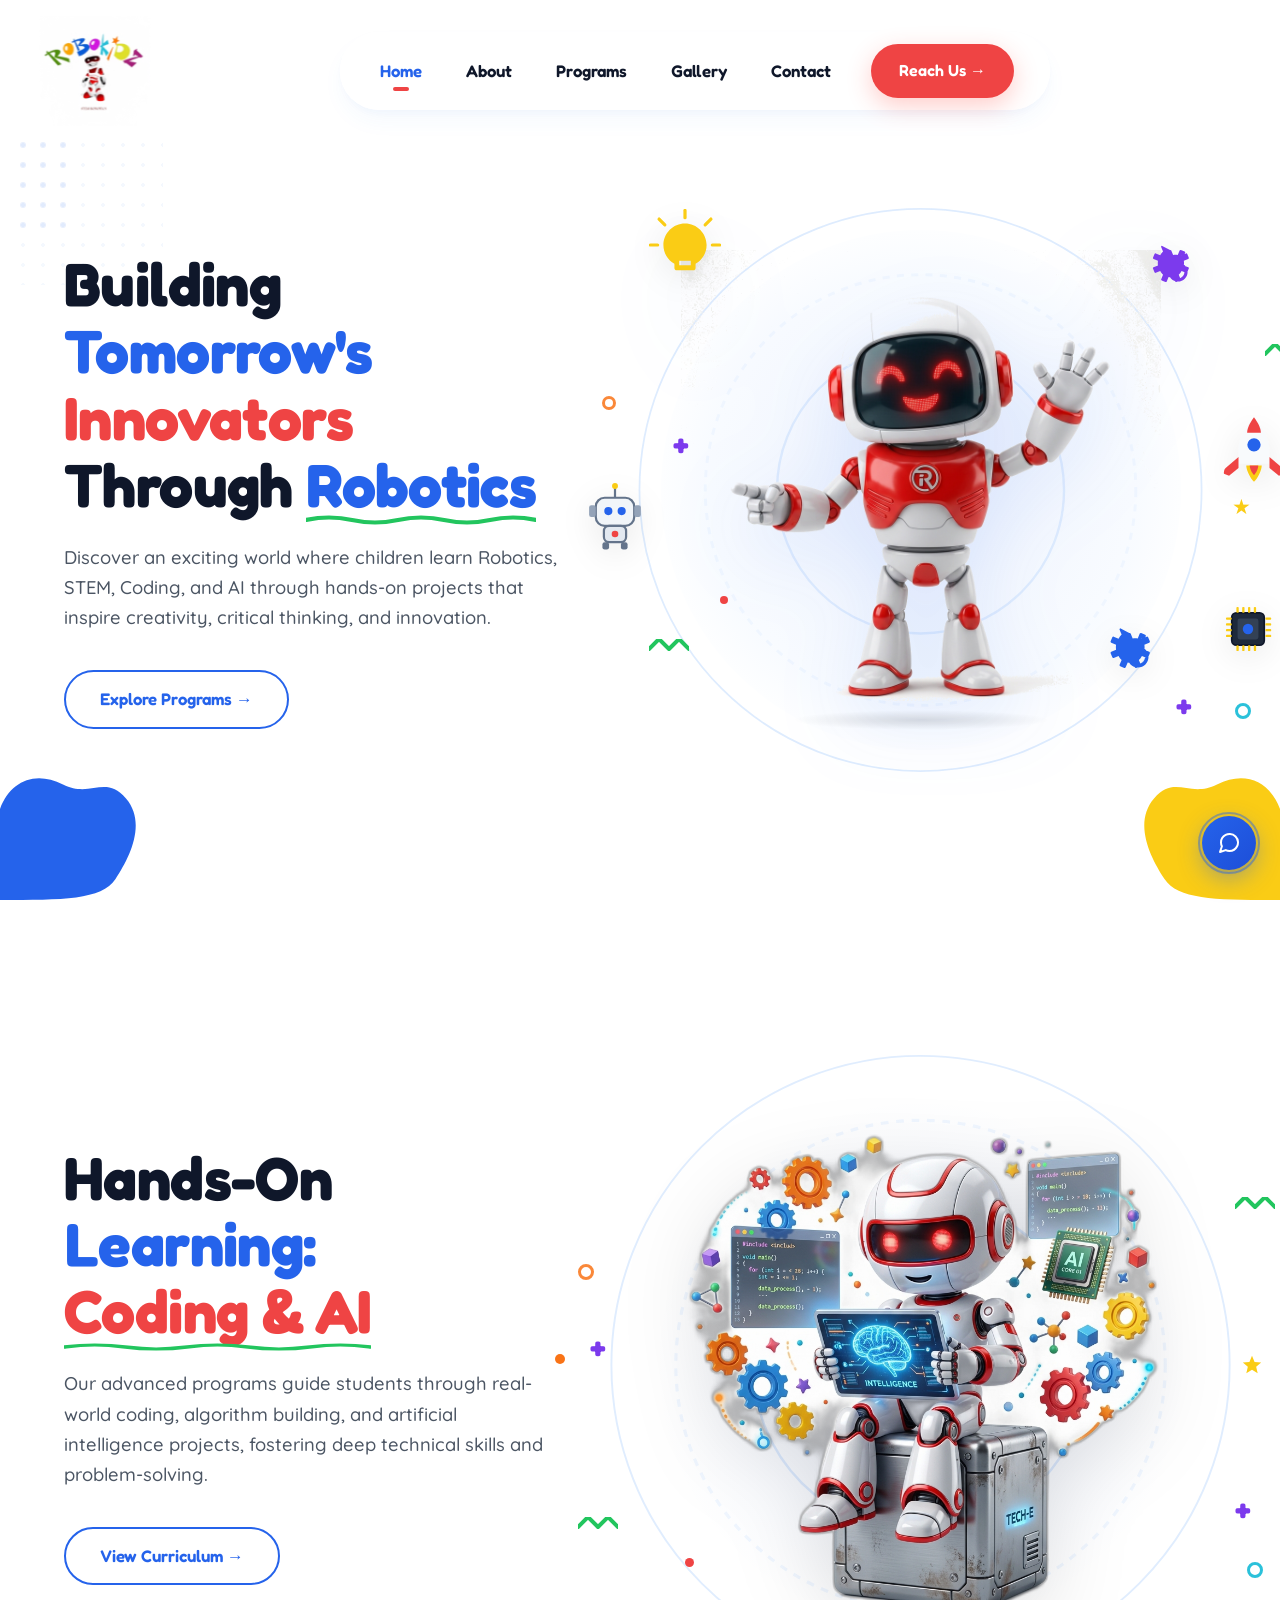
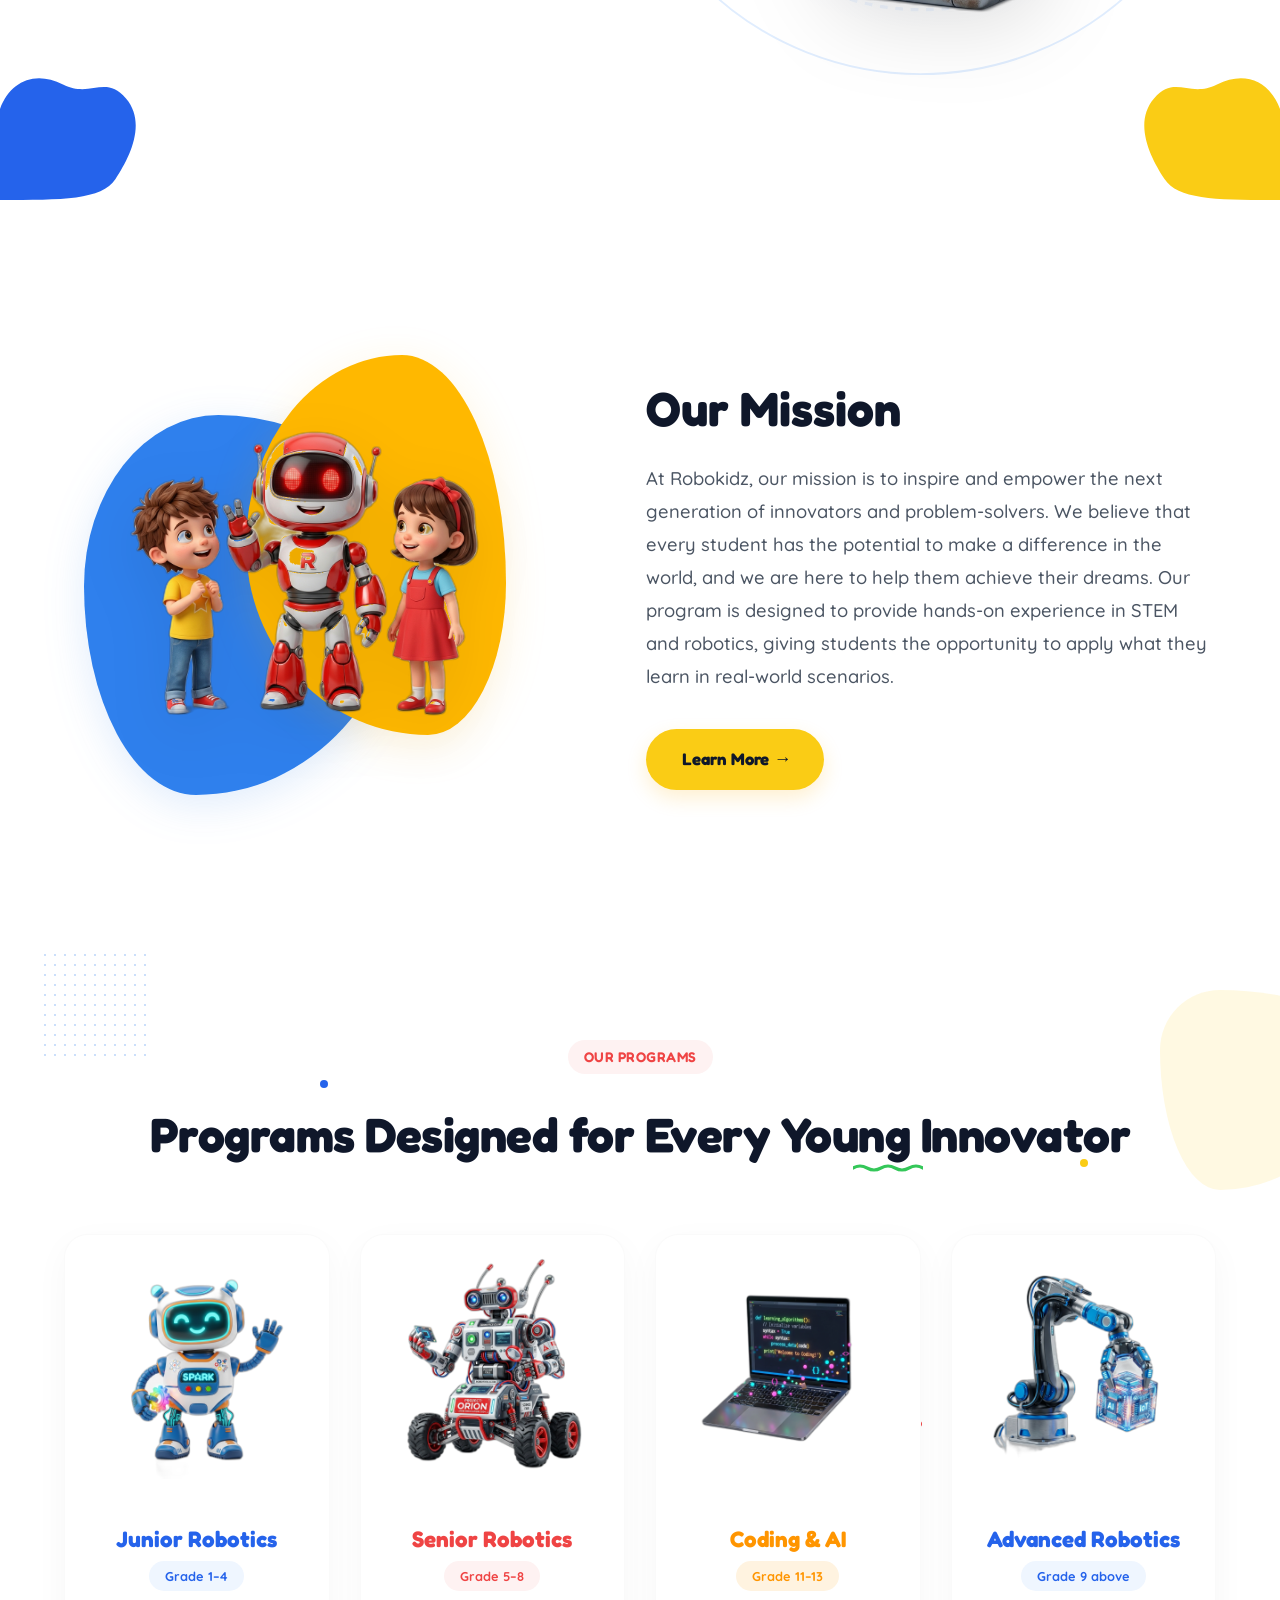
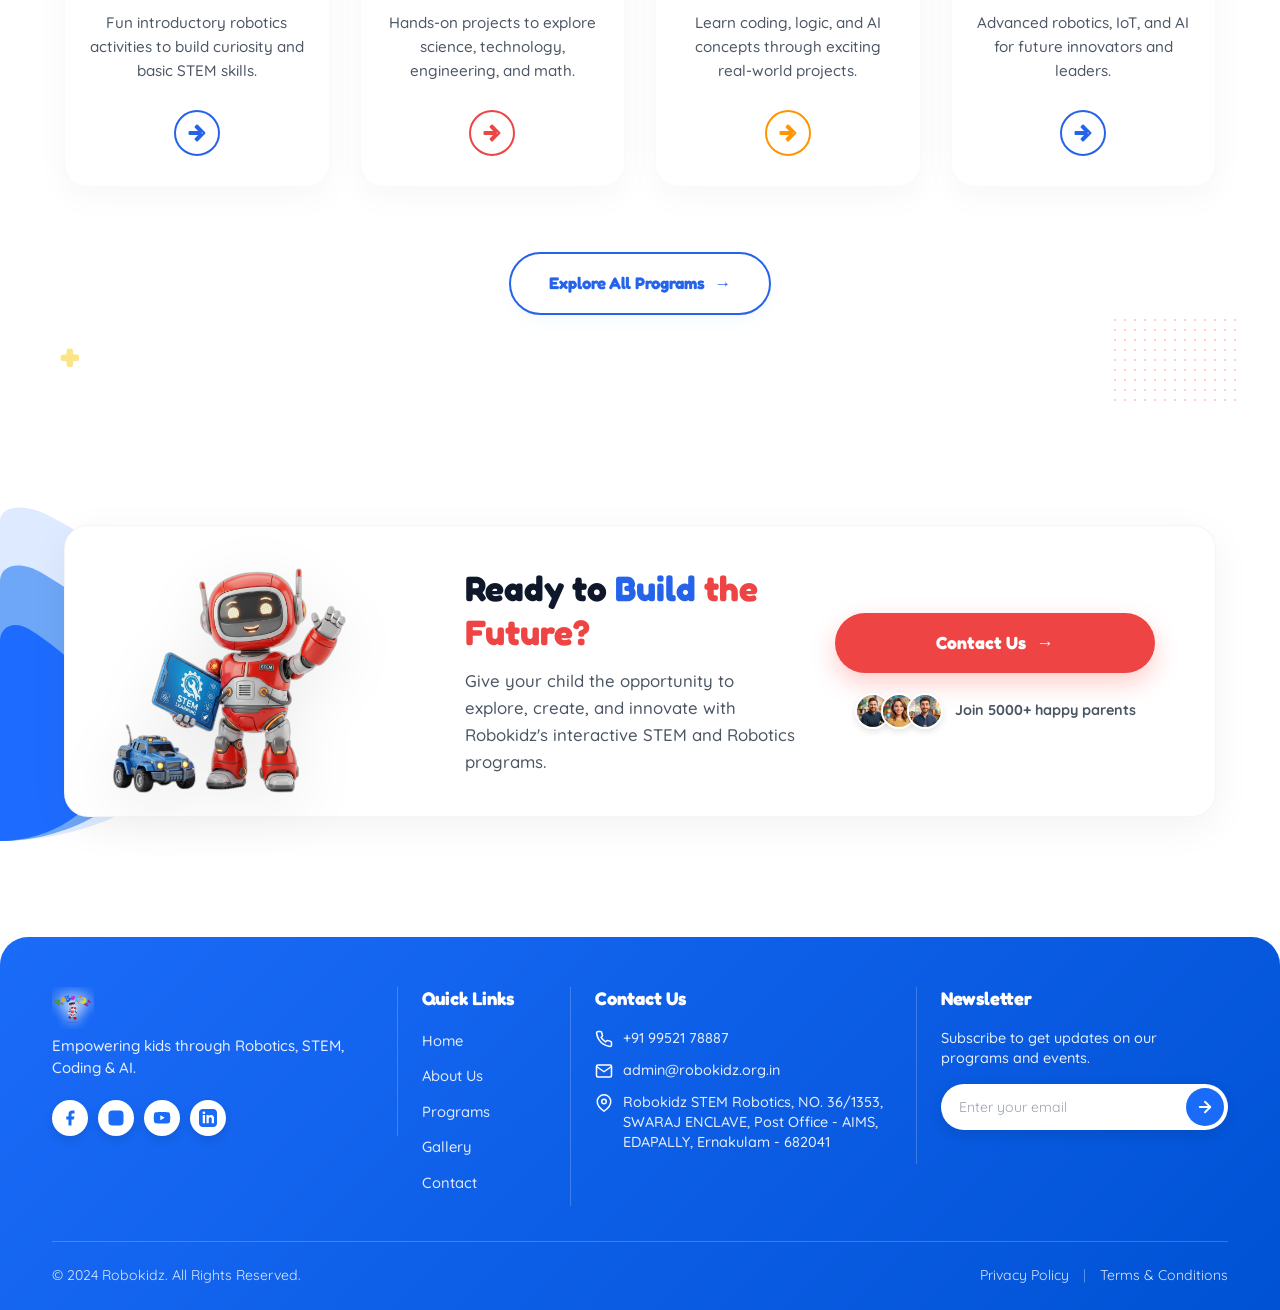
==== commit 79c677be: "initial commit" ====
--- a/index.html
+++ b/index.html
@@ -10,8 +10,8 @@
     <link rel="icon" type="image/svg+xml"
         href="data:image/svg+xml,<svg xmlns='http://www.w3.org/2000/svg' viewBox='0 0 100 100'><rect width='100' height='100' rx='20' fill='%232F80ED'/><circle cx='50' cy='50' r='20' fill='white'/></svg>">
     <!-- Main Stylesheet -->
-    <link rel="stylesheet" href="css/style.css?v=2.2">
-    <link rel="stylesheet" href="css/mobile.css?v=2.2">
+    <link rel="stylesheet" href="css/style.css?v=3.0">
+    <link rel="stylesheet" href="css/mobile.css?v=3.0">
 </head>
 
 <body>
--- a/css/style.css
+++ b/css/style.css
@@ -287,14 +287,20 @@
     justify-self: start;
 }
 
-.logo img {
-    height: 75px !important;
-    width: auto;
-    display: block;
-    transition: var(--transition-bounce);
-}
-
-.logo:hover img {
+.logo img,
+.header-wrapper-logo img,
+.header-wrapper .logo img {
+    width: 110px !important;
+    height: 110px !important;
+    max-height: none !important;
+    object-fit: contain !important;
+    display: block !important;
+    transition: var(--transition-bounce, all 0.5s cubic-bezier(0.175, 0.885, 0.32, 1.275));
+}
+
+.logo:hover img,
+.header-wrapper-logo:hover img,
+.header-wrapper .logo:hover img {
     transform: scale(1.04);
 }
 
@@ -418,7 +424,9 @@
 /* Mobile Menu Slide Drawer */
 @media (max-width: 768px) {
     .logo img {
-        height: 50px !important;
+        width: 48px !important;
+        height: 48px !important;
+        object-fit: contain;
     }
 
     .mobile-toggle {
@@ -4231,12 +4239,20 @@
     display: flex;
     align-items: center;
 }
-.header-wrapper-logo img {
-    height: 75px !important;
-    width: auto;
-    transition: var(--transition-bounce);
-}
-.header-wrapper-logo:hover img {
+.header-wrapper-logo img,
+body .header-wrapper-logo img,
+.header-wrapper .logo img,
+body .header-wrapper .logo img {
+    width: 110px !important;
+    height: 110px !important;
+    max-height: none !important;
+    object-fit: contain !important;
+    transition: var(--transition-bounce, all 0.5s cubic-bezier(0.175, 0.885, 0.32, 1.275));
+}
+.header-wrapper-logo:hover img,
+body .header-wrapper-logo:hover img,
+.header-wrapper .logo:hover img,
+body .header-wrapper .logo:hover img {
     transform: scale(1.04);
 }
 .header-wrapper .header {
@@ -4271,8 +4287,13 @@
     .header-wrapper {
         padding: 0 24px;
     }
-    .header-wrapper-logo img {
-        height: 60px !important;
+    .header-wrapper-logo img,
+    body .header-wrapper-logo img,
+    .header-wrapper .logo img,
+    body .header-wrapper .logo img {
+        width: 58px !important;
+        height: 58px !important;
+        object-fit: contain !important;
     }
     .header-wrapper .header {
         padding: 10px 24px !important;
@@ -4287,8 +4308,13 @@
         top: 12px;
         padding: 0 16px;
     }
-    .header-wrapper-logo img {
-        height: 44px !important;
+    .header-wrapper-logo img,
+    body .header-wrapper-logo img,
+    .header-wrapper .logo img,
+    body .header-wrapper .logo img {
+        width: 48px !important;
+        height: 48px !important;
+        object-fit: contain !important;
     }
 }
 
--- a/css/mobile.css
+++ b/css/mobile.css
@@ -62,7 +62,7 @@
         display: flex !important;
         align-items: center !important;
         background: rgba(255, 255, 255, 0.98) !important;
-        padding: 5px 14px !important;
+        padding: 6px 14px !important;
         border-radius: 50px !important;
         box-shadow: 0 4px 16px rgba(0, 0, 0, 0.08) !important;
         border: 1px solid rgba(226, 232, 240, 0.9) !important;
@@ -71,8 +71,10 @@
     .header-wrapper-logo img,
     .header .logo img,
     .ref-logo img {
-        height: 32px !important;
-        width: auto !important;
+        height: 58px !important;
+        width: 58px !important;
+        max-width: none !important;
+        object-fit: contain !important;
         display: block !important;
     }
 
@@ -1455,6 +1457,19 @@
    ===================================================== */
 @media (max-width: 576px) {
 
+    .header-wrapper-logo,
+    .header .logo,
+    .ref-logo {
+        padding: 5px 12px !important;
+    }
+
+    .header-wrapper-logo img,
+    .header .logo img,
+    .ref-logo img {
+        height: 48px !important;
+        width: 48px !important;
+    }
+
     .programs-grid-v2,
     .why-grid,
     .features-grid,
@@ -1491,6 +1506,19 @@
    ===================================================== */
 @media (max-width: 380px) {
 
+    .header-wrapper-logo,
+    .header .logo,
+    .ref-logo {
+        padding: 4px 10px !important;
+    }
+
+    .header-wrapper-logo img,
+    .header .logo img,
+    .ref-logo img {
+        height: 38px !important;
+        width: 38px !important;
+    }
+
     .hero-title-ref {
         font-size: 1.65rem;
     }
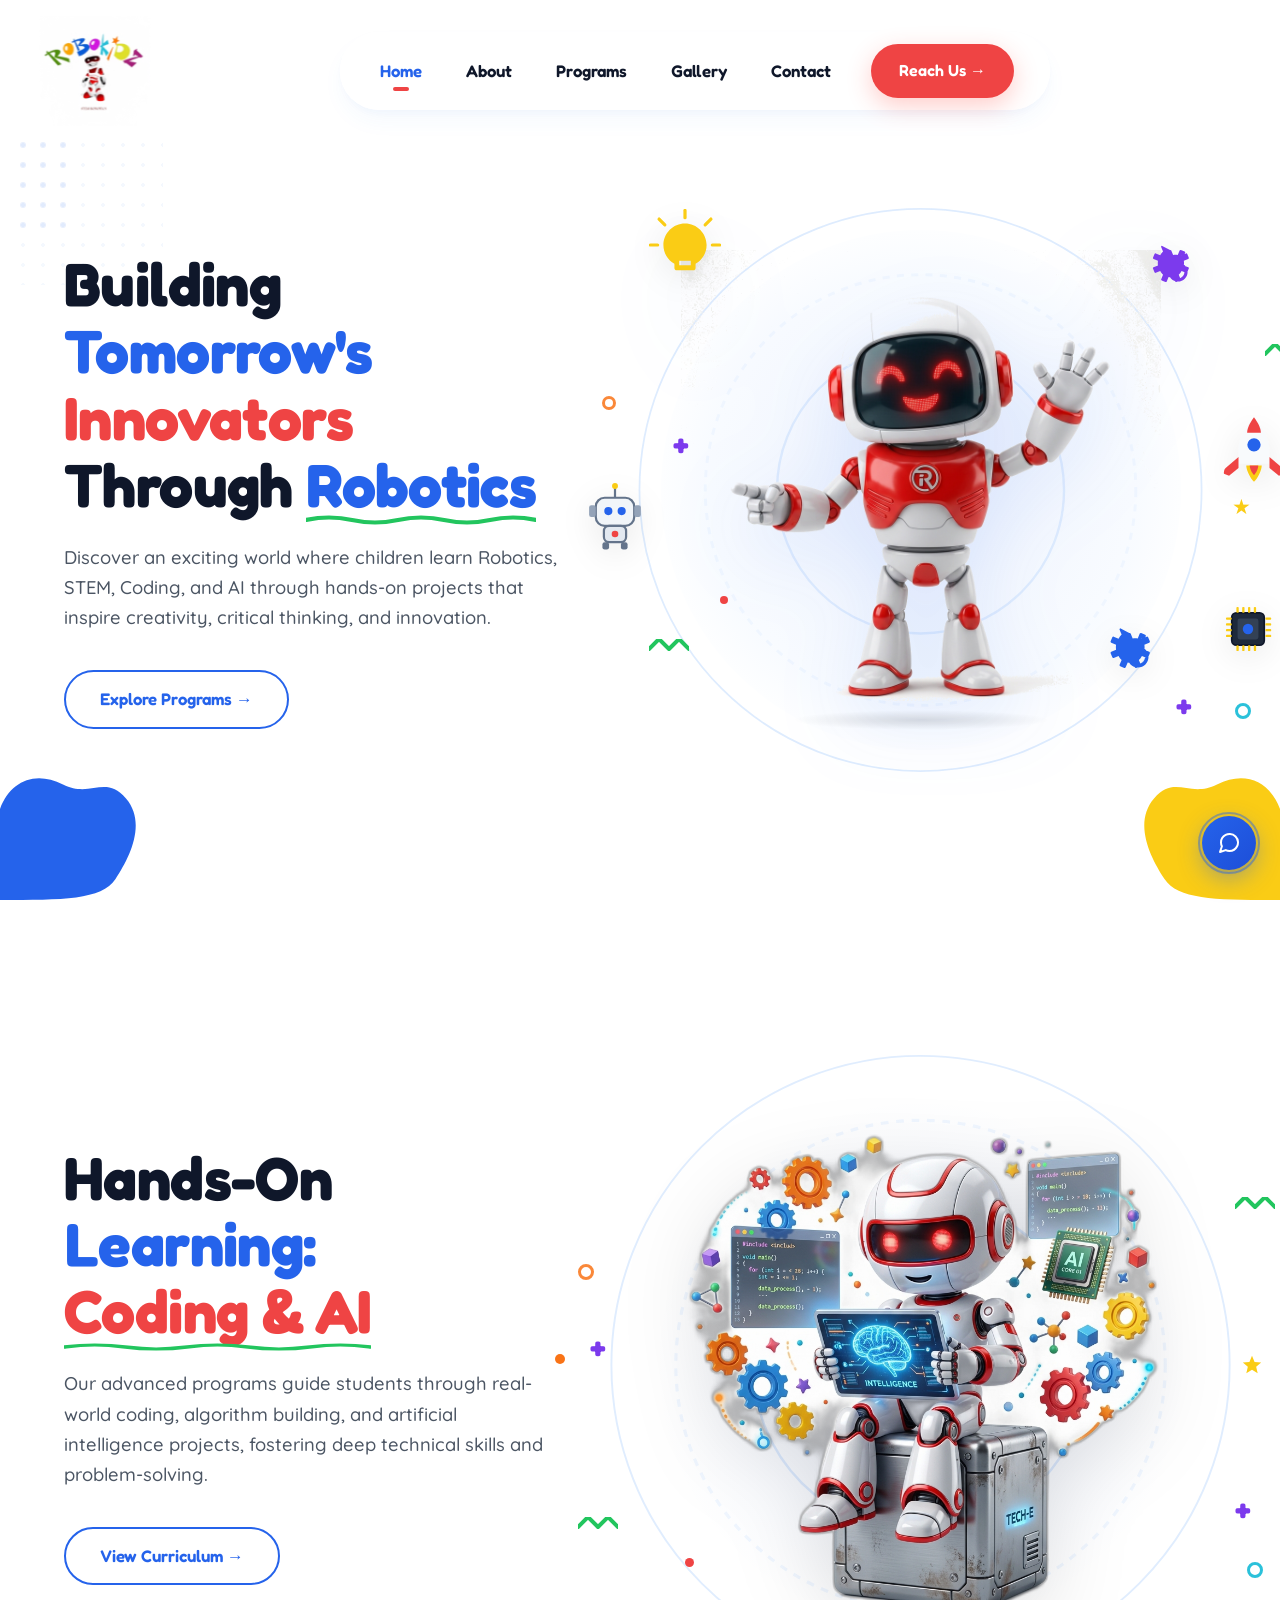
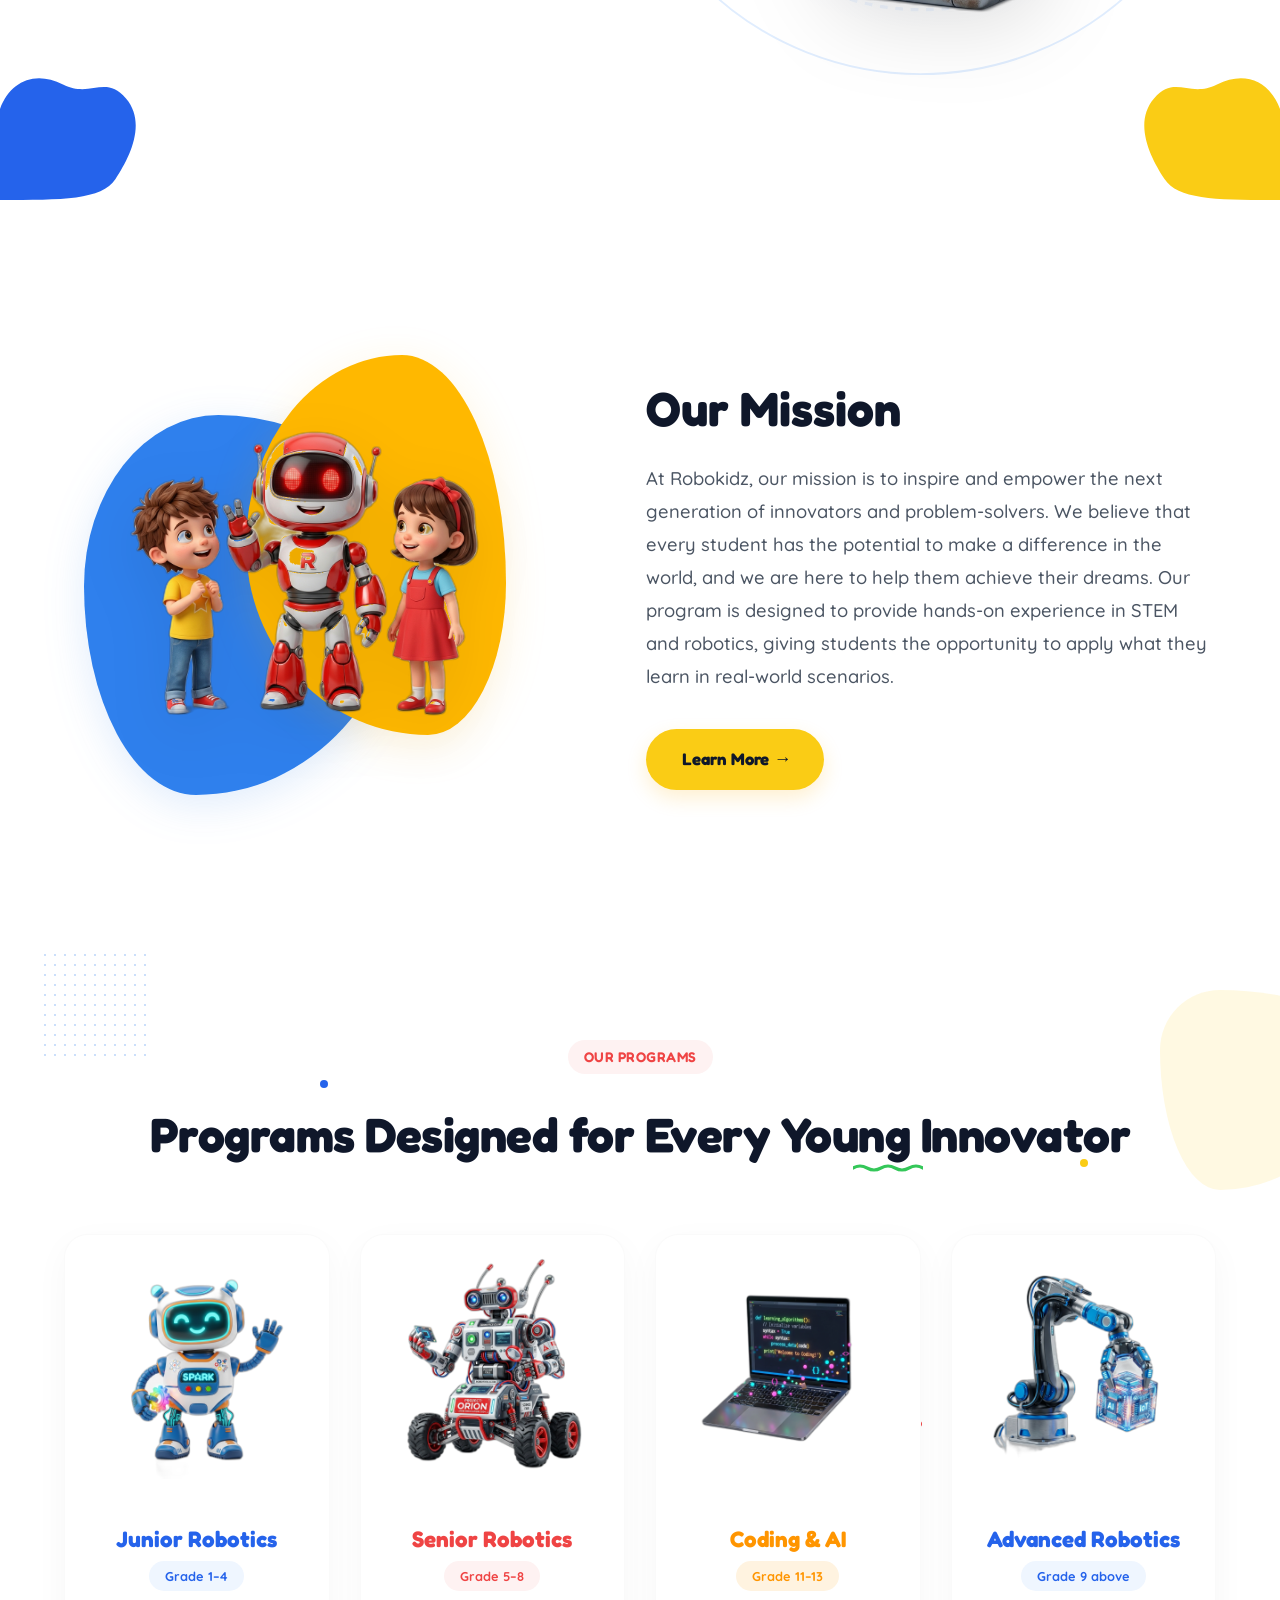
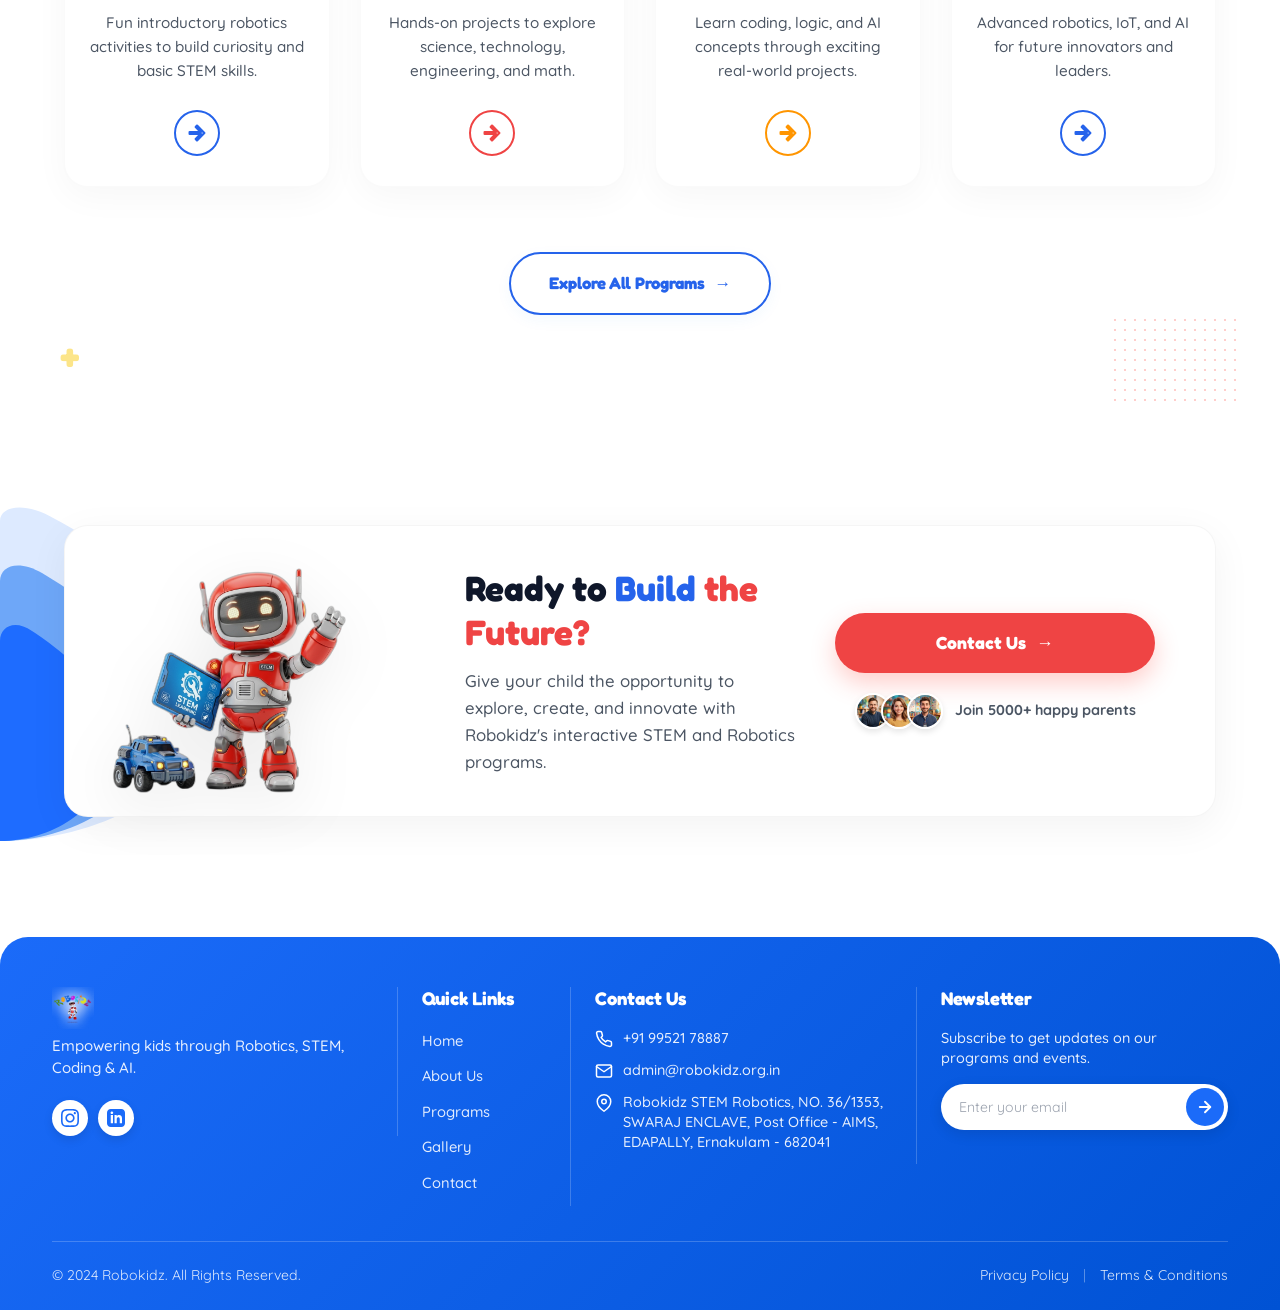
==== commit 1029a586: "Final  commit" ====
--- a/index.html
+++ b/index.html
@@ -11,7 +11,7 @@
         href="data:image/svg+xml,<svg xmlns='http://www.w3.org/2000/svg' viewBox='0 0 100 100'><rect width='100' height='100' rx='20' fill='%232F80ED'/><circle cx='50' cy='50' r='20' fill='white'/></svg>">
     <!-- Main Stylesheet -->
     <link rel="stylesheet" href="css/style.css?v=3.0">
-    <link rel="stylesheet" href="css/mobile.css?v=3.0">
+    <link rel="stylesheet" href="css/mobile.css?v=3.1">
 </head>
 
 <body>
@@ -543,28 +543,14 @@
                     </a>
                     <p class="footer-desc">Empowering kids through Robotics, STEM, Coding & AI.</p>
                     <div class="social-links-circular">
-                        <a href="#" class="social-icon-circle fb" aria-label="Facebook">
-                            <svg viewBox="0 0 24 24">
+                        <a href="https://www.instagram.com/robokidz_stemrobotics?psln=MXRjODAyNG9sY2lkYg==" target="_blank" rel="noopener noreferrer" class="social-icon-circle ig" aria-label="Instagram">
+                            <svg viewBox="0 0 24 24" aria-hidden="true">
                                 <path fill="currentColor"
-                                    d="M18 2h-3a5 5 0 0 0-5 5v3H7v4h3v8h4v-8h3l1-4h-4V7a1 1 0 0 1 1-1h3z" />
+                                    d="M12 2.163c3.204 0 3.584.012 4.85.07 3.252.148 4.771 1.691 4.919 4.919.058 1.265.069 1.645.069 4.849 0 3.205-.012 3.584-.069 4.849-.149 3.225-1.664 4.771-4.919 4.919-1.266.058-1.644.07-4.85.07-3.204 0-3.584-.012-4.849-.07-3.26-.149-4.771-1.699-4.919-4.92-.058-1.265-.07-1.644-.07-4.849 0-3.204.013-3.583.07-4.849.149-3.227 1.664-4.771 4.919-4.919 1.266-.057 1.645-.069 4.849-.069zm0-2.163c-3.259 0-3.667.014-4.947.072-4.358.2-6.78 2.618-6.98 6.98-.059 1.281-.073 1.689-.073 4.948 0 3.259.014 3.668.072 4.948.2 4.358 2.618 6.78 6.98 6.98 1.281.058 1.689.072 4.948.072 3.259 0 3.668-.014 4.948-.072 4.354-.2 6.782-2.618 6.979-6.98.059-1.28.073-1.689.073-4.948 0-3.259-.014-3.667-.072-4.947-.196-4.354-2.617-6.78-6.979-6.98-1.281-.059-1.69-.073-4.949-.073zm0 5.838c-3.403 0-6.162 2.759-6.162 6.162s2.759 6.163 6.162 6.163 6.162-2.759 6.162-6.163c0-3.403-2.759-6.162-6.162-6.162zm0 10.162c-2.209 0-4-1.79-4-4 0-2.209 1.791-4 4-4s4 1.791 4 4c0 2.21-1.791 4-4 4zm6.406-11.845c-.796 0-1.441.645-1.441 1.44s.645 1.44 1.441 1.44c.795 0 1.439-.645 1.439-1.44s-.644-1.44-1.439-1.44z" />
                             </svg>
                         </a>
-                        <a href="#" class="social-icon-circle ig" aria-label="Instagram">
-                            <svg viewBox="0 0 24 24">
-                                <rect x="2" y="2" width="20" height="20" rx="5" ry="5" />
-                                <path d="M16 11.37A4 4 0 1 1 12.63 8 4 4 0 0 1 16 11.37z" />
-                                <line x1="17.5" y1="6.5" x2="17.51" y2="6.5" />
-                            </svg>
-                        </a>
-                        <a href="#" class="social-icon-circle yt" aria-label="YouTube">
-                            <svg viewBox="0 0 24 24">
-                                <path fill="currentColor"
-                                    d="M22.54 6.42a2.78 2.78 0 0 0-1.94-2C18.88 4 12 4 12 4s-6.88 0-8.6.46a2.78 2.78 0 0 0-1.94 2A29 29 0 0 0 1 11.75a29 29 0 0 0 .46 5.33A2.78 2.78 0 0 0 3.4 19c1.72.46 8.6.46 8.6.46s6.88 0 8.6-.46a2.78 2.78 0 0 0 1.94-2 29 29 0 0 0 .46-5.25 29 29 0 0 0-.46-5.33z" />
-                                <polygon points="9.75 15.02 15.5 11.75 9.75 8.48 9.75 15.02" fill="#FFFFFF" />
-                            </svg>
-                        </a>
-                        <a href="#" class="social-icon-circle li" aria-label="LinkedIn">
-                            <svg viewBox="0 0 24 24">
+                        <a href="https://www.linkedin.com/company/robokidz-innovative-solutions-pvt-ltd/" target="_blank" rel="noopener noreferrer" class="social-icon-circle li" aria-label="LinkedIn">
+                            <svg viewBox="0 0 24 24" aria-hidden="true">
                                 <path fill="currentColor"
                                     d="M19 0h-14c-2.761 0-5 2.239-5 5v14c0 2.761 2.239 5 5 5h14c2.762 0 5-2.239 5-5v-14c0-2.761-2.238-5-5-5zm-11 19h-3v-11h3v11zm-1.5-12.268c-.966 0-1.75-.779-1.75-1.75s.784-1.75 1.75-1.75 1.75.779 1.75 1.75-.784 1.75-1.75 1.75zm13.5 12.268h-3v-5.604c0-3.368-4-3.113-4 0v5.604h-3v-11h3v1.765c1.396-2.586 7-2.777 7 2.476v6.759z" />
                             </svg>
--- a/css/mobile.css
+++ b/css/mobile.css
@@ -1370,41 +1370,71 @@
     .newsletter-pill-form {
         width: 100% !important;
         max-width: 100% !important;
+        display: block !important;
     }
 
     .newsletter-input-wrapper {
+        display: flex !important;
+        align-items: center !important;
+        width: 100% !important;
+        max-width: 100% !important;
+        background: #FFFFFF !important;
+        border-radius: 9999px !important;
+        padding: 4px 4px 4px 18px !important;
+        height: 48px !important;
+        box-sizing: border-box !important;
+        box-shadow: 0 4px 14px rgba(0, 0, 0, 0.1) !important;
         position: relative !important;
-        width: 100% !important;
-        display: flex !important;
-        box-sizing: border-box !important;
     }
 
     .newsletter-input-wrapper input {
-        width: 100% !important;
-        height: 50px !important;
-        border-radius: 50px !important;
-        background: #FFFFFF !important;
-        padding: 0 54px 0 20px !important;
+        flex: 1 1 auto !important;
+        min-width: 0 !important;
+        width: auto !important;
+        height: 100% !important;
+        background: transparent !important;
         border: none !important;
         outline: none !important;
-        font-size: 0.95rem !important;
-        box-sizing: border-box !important;
+        padding: 0 10px 0 0 !important;
+        margin: 0 !important;
+        font-size: 0.92rem !important;
+        color: #111827 !important;
+        font-family: inherit !important;
+        font-weight: 500 !important;
+        box-sizing: border-box !important;
+        border-radius: 0 !important;
+    }
+
+    .newsletter-input-wrapper input::placeholder {
+        color: #9CA3AF !important;
+        font-weight: 400 !important;
+        opacity: 1 !important;
     }
 
     .newsletter-submit-btn {
-        position: absolute !important;
-        right: 5px !important;
-        top: 5px !important;
+        position: static !important;
         width: 40px !important;
         height: 40px !important;
         border-radius: 50% !important;
-        background: #2563EB !important;
+        background-color: #1b6bf9 !important;
         color: #FFFFFF !important;
         border: none !important;
         display: flex !important;
         align-items: center !important;
         justify-content: center !important;
         cursor: pointer !important;
+        flex-shrink: 0 !important;
+        margin: 0 !important;
+        padding: 0 !important;
+        transition: transform 0.2s ease, background-color 0.2s ease !important;
+    }
+
+    .newsletter-submit-btn svg {
+        width: 18px !important;
+        height: 18px !important;
+        stroke: #FFFFFF !important;
+        fill: none !important;
+        display: block !important;
     }
 
     .footer-bottom,
